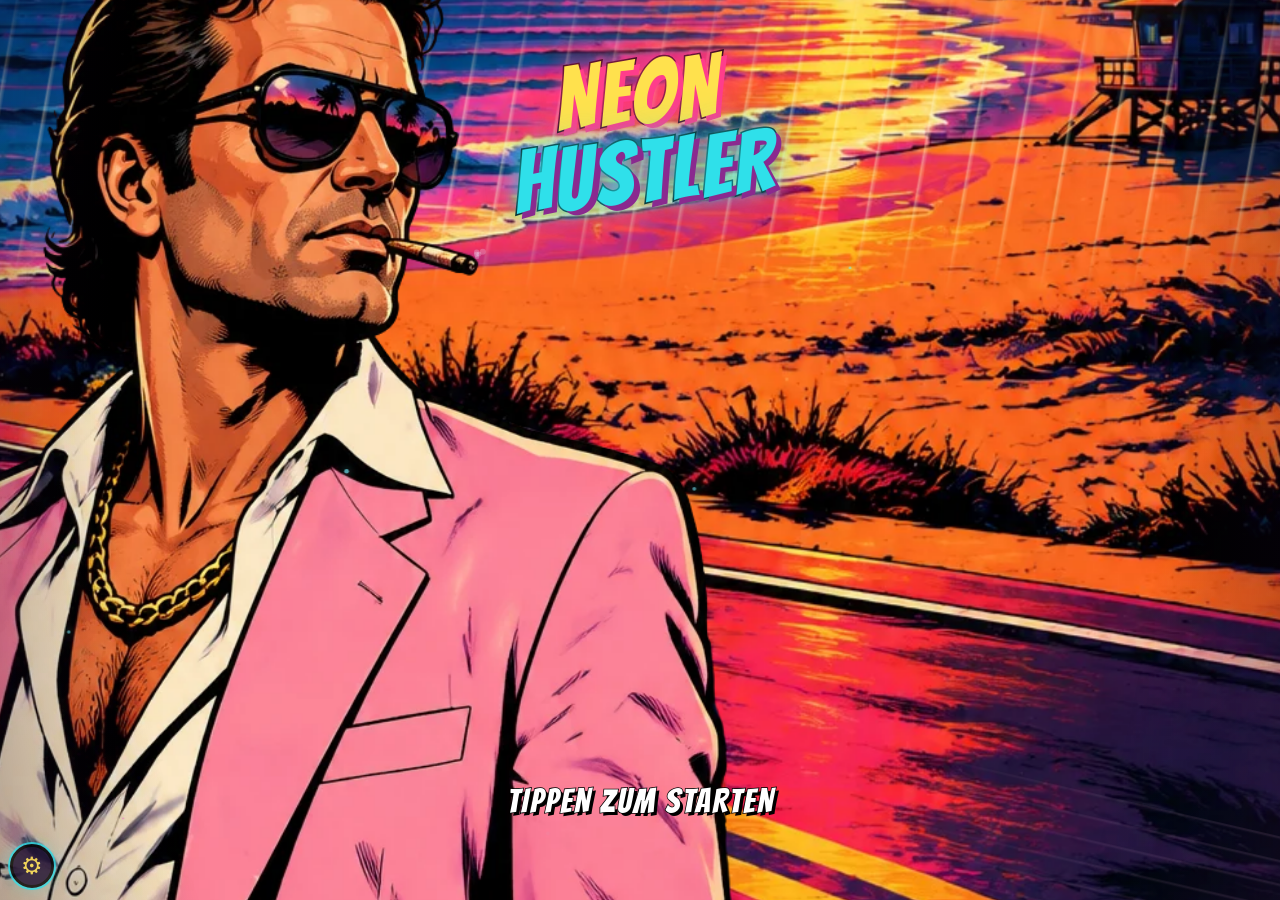
==== index.html @ 1d09c0d6 "Polaroids, Tageszeit & Regen im Einsatz, Crew läuft sichtbar mit Co-Authored-By: Claude Opus 5.5 <no" ====
<!DOCTYPE html>
<html lang="de">
<head>
<link rel="manifest" href="manifest.json">
<meta name="theme-color" content="#0b0418">
<meta name="mobile-web-app-capable" content="yes">
<link rel="apple-touch-icon" href="icon192.png">
<meta charset="utf-8">
<meta name="viewport" content="width=device-width, initial-scale=1, viewport-fit=cover">
<title>Neon Hustler – Prototyp Startbildschirm</title>
<link rel="preconnect" href="https://fonts.googleapis.com">
<link href="https://fonts.googleapis.com/css2?family=Bangers&family=Oswald:wght@500;700&family=Permanent+Marker&family=Special+Elite&display=swap" rel="stylesheet">
<style>
  html,body{margin:0;height:100%;background:#12061f;color-scheme:light;color:#000;overflow:hidden;font-family:'Oswald',sans-serif;-webkit-user-select:none;user-select:none;touch-action:none;-webkit-tap-highlight-color:transparent}
  .screen{position:fixed;inset:0;overflow:hidden;display:none}
  .screen.on{display:block}
  .stage{position:absolute;left:50%;top:50%;aspect-ratio:944/1680;transform:translate(-50%,-50%)}
  .layer{position:absolute;inset:0;will-change:transform}
  .layer>img{position:absolute;inset:0;width:100%;height:100%;display:block;pointer-events:none}

  /* ===== START ===== */
  #bg{inset:-4%}
  #bg>img{animation:zoom 30s ease-in-out infinite alternate}
  @keyframes zoom{from{transform:scale(1)}to{transform:scale(1.06)}}
  #sunglow{position:absolute;left:65%;top:20%;width:70%;aspect-ratio:1;transform:translate(-50%,-50%);border-radius:50%;
    background:radial-gradient(circle,rgba(255,210,90,.55) 0%,rgba(255,120,80,.25) 35%,rgba(255,60,140,0) 70%);mix-blend-mode:screen;animation:pulse 5s ease-in-out infinite}
  @keyframes pulse{0%,100%{opacity:.6;transform:translate(-50%,-50%) scale(1)}50%{opacity:1;transform:translate(-50%,-50%) scale(1.08)}}
  #shimmer{position:absolute;left:0;top:32%;width:100%;height:12%;mix-blend-mode:screen;opacity:.75;
    background:repeating-linear-gradient(100deg,rgba(255,220,150,0) 0 18px,rgba(255,230,170,.55) 20px,rgba(255,220,150,0) 24px 46px);
    -webkit-mask-image:linear-gradient(180deg,transparent,#000 40%,#000 70%,transparent);mask-image:linear-gradient(180deg,transparent,#000 40%,#000 70%,transparent);animation:shim 3.5s linear infinite}
  @keyframes shim{from{background-position:0 0}to{background-position:92px 0}}
  #neon{position:absolute;left:91%;top:20.5%;width:6%;height:9.5%;transform:translate(-50%,0);border-radius:30%;
    background:radial-gradient(ellipse,rgba(255,80,200,.9),rgba(255,80,200,0) 70%);mix-blend-mode:screen;animation:flicker 4s steps(1) infinite}
  #neon2{position:absolute;left:96%;top:22%;width:7%;height:12%;border-radius:30%;
    background:radial-gradient(ellipse,rgba(60,240,255,.6),rgba(60,240,255,0) 70%);mix-blend-mode:screen;animation:flicker 6.3s steps(1) infinite reverse}
  @keyframes flicker{0%{opacity:1}7%{opacity:.2}9%{opacity:1}11%{opacity:.4}13%{opacity:1}61%{opacity:1}63%{opacity:.15}66%{opacity:.9}100%{opacity:1}}
  #wet{position:absolute;left:0;top:52%;width:100%;height:30%;mix-blend-mode:screen;opacity:.5;
    background:linear-gradient(115deg,transparent 30%,rgba(255,90,200,.45) 45%,transparent 60%);background-size:300% 100%;
    -webkit-mask-image:linear-gradient(180deg,transparent,#000 30%,#000 60%,transparent);mask-image:linear-gradient(180deg,transparent,#000 30%,#000 60%,transparent);animation:wet 9s ease-in-out infinite}
  @keyframes wet{0%,100%{background-position:100% 0}50%{background-position:0 0}}
  #carwrap{position:absolute;inset:0;pointer-events:none}
  #car{position:absolute;width:78%;left:-90%;top:58%;transform-origin:50% 100%;filter:drop-shadow(0 18px 10px rgba(20,0,40,.55))}
  #car img{position:static;width:100%;height:auto;display:block}
  #car .lights{position:absolute;right:-22%;top:52%;width:40%;height:22%;background:radial-gradient(ellipse at left,rgba(255,250,210,.85),rgba(255,250,210,0) 70%);mix-blend-mode:screen}
  #car .streak{position:absolute;left:-60%;top:30%;width:60%;height:50%;
    background:repeating-linear-gradient(180deg,rgba(255,255,255,0) 0 10px,rgba(255,200,240,.35) 11px,rgba(255,255,255,0) 13px 22px);
    -webkit-mask-image:linear-gradient(90deg,transparent,#000);mask-image:linear-gradient(90deg,transparent,#000)}
  #car.drive{animation:drive 4.6s cubic-bezier(.3,.1,.6,.95) forwards}
  @keyframes drive{0%{left:-90%;top:54%;transform:rotate(13deg) scale(.85)}100%{left:115%;top:70%;transform:rotate(13deg) scale(1.05)}}
  #car .body{animation:bounce .18s ease-in-out infinite alternate}
  @keyframes bounce{from{transform:translateY(0)}to{transform:translateY(-1.2%)}}
  #figin{position:absolute;left:-6%;top:19%;width:90%;height:90%}
  #figin img{position:absolute;inset:0;width:100%;height:100%;transform-origin:35% 100%;animation:breathe 4.2s ease-in-out infinite}
  @keyframes breathe{0%,100%{transform:scale(1,1) rotate(0)}50%{transform:scale(1.006,1.014) rotate(-.4deg)}}
  #smoke,#dust{position:absolute;inset:0;width:100%;height:100%;pointer-events:none}
  .vig{position:absolute;inset:0;pointer-events:none;background:radial-gradient(ellipse at 50% 45%,transparent 55%,rgba(18,4,32,.75) 100%)}
  #startui{position:absolute;inset:0;display:flex;flex-direction:column;align-items:center;pointer-events:none}
  #logo{margin-top:max(6vh,24px);transform:rotate(-5deg);text-align:center;animation:logoin 1.1s cubic-bezier(.2,1.6,.4,1) both}
  @keyframes logoin{from{transform:rotate(-5deg) scale(2.2);opacity:0}to{transform:rotate(-5deg) scale(1);opacity:1}}
  #logo .t{font-family:'Bangers',cursive;font-size:clamp(48px,15vw,88px);line-height:.9;letter-spacing:3px;color:#ffe14d;
    -webkit-text-stroke:3px #000;paint-order:stroke fill;text-shadow:5px 5px 0 #ff3d8b,0 0 18px rgba(255,61,139,.9),0 0 40px rgba(255,61,139,.6);animation:logoflick 7s steps(1) infinite}
  #logo .t2{color:#2fe0ea;text-shadow:5px 5px 0 #8a2a8f,0 0 18px rgba(47,224,234,.9),0 0 40px rgba(47,224,234,.6);animation-delay:2.3s}
  @keyframes logoflick{0%{opacity:1}40%{opacity:1}41%{opacity:.35}42%{opacity:1}43%{opacity:.5}44%{opacity:1}100%{opacity:1}}
  #tap{position:absolute;bottom:max(9vh,40px);font-family:'Bangers',cursive;font-size:clamp(22px,6.5vw,34px);letter-spacing:2px;color:#fff;
    -webkit-text-stroke:1.5px #000;paint-order:stroke fill;text-shadow:3px 3px 0 #000;animation:blink 1.4s ease-in-out infinite}
  @keyframes blink{0%,100%{opacity:1;transform:scale(1)}50%{opacity:.35;transform:scale(.96)}}

  /* ===== ÜBERGANG ===== */
  #wipe{position:fixed;inset:-20%;z-index:50;pointer-events:none;transform:translateX(-140%) skewX(-18deg);
    background:repeating-linear-gradient(90deg,#000 0 46px,#ffe14d 46px 70px,#000 70px 116px,#ff3d8b 116px 132px)}
  #wipe.go{animation:wipe 1.1s cubic-bezier(.7,0,.3,1) forwards}
  @keyframes wipe{0%{transform:translateX(-140%) skewX(-18deg)}45%,55%{transform:translateX(0) skewX(-18deg)}100%{transform:translateX(140%) skewX(-18deg)}}

  /* ===== INTRO-COMIC ===== */
  #intro{background:#14081f;background-image:radial-gradient(rgba(255,255,255,.06) 1.2px,transparent 1.4px);background-size:9px 9px}
  #panelbox{position:absolute;left:50%;top:50%;width:min(94vw,640px);transform:translate(-50%,-50%)}
  .cap{position:relative;z-index:3;display:inline-block;background:#ffe14d;border:3px solid #000;padding:8px 12px;font-size:clamp(15px,4.3vw,20px);font-weight:500;line-height:1.3;
    box-shadow:4px 4px 0 #000;margin:0 0 -14px 10px;max-width:86%;transform:rotate(-1.5deg)}
  .frame{position:relative;border:5px solid #000;box-shadow:8px 8px 0 #ff3d8b;overflow:hidden;aspect-ratio:1456/1088;background:#000}
  .frame img{position:absolute;inset:0;width:100%;height:100%;object-fit:cover;animation:kb 9s ease-out forwards}
  @keyframes kb{from{transform:scale(1.12)}to{transform:scale(1)}}
  .panel-in{animation:pin .55s cubic-bezier(.2,1.4,.4,1) both}
  @keyframes pin{from{opacity:0;transform:translateY(40px) rotate(3deg) scale(.9)}to{opacity:1;transform:none}}
  .bubble{position:absolute;z-index:4;background:#fff;border:3px solid #000;border-radius:22px;padding:8px 14px;font-family:'Permanent Marker',cursive;
    font-size:clamp(14px,4vw,19px);line-height:1.25;max-width:58%;box-shadow:3px 3px 0 #000;animation:pop .4s cubic-bezier(.2,1.8,.4,1) both}
  .bubble.phone{font-size:clamp(12px,3.4vw,16px);max-width:52%;border-radius:6px;background:#2fe0ea;font-family:'Oswald',sans-serif;font-weight:700;text-transform:uppercase;letter-spacing:.5px}
  @keyframes pop{from{transform:scale(0);opacity:0}to{transform:scale(1);opacity:1}}
  .sfx{position:absolute;z-index:4;font-family:'Bangers',cursive;font-size:clamp(46px,14vw,84px);color:#ffe14d;-webkit-text-stroke:3px #000;paint-order:stroke fill;
    text-shadow:5px 5px 0 #ff3d8b;transform:rotate(-12deg);animation:sfx .25s ease-in-out infinite alternate}
  @keyframes sfx{from{transform:rotate(-12deg) scale(1)}to{transform:rotate(-8deg) scale(1.08)}}
  .shake .frame{animation:shake .12s linear infinite}
  @keyframes shake{0%{transform:translate(0,0)}25%{transform:translate(-3px,2px)}50%{transform:translate(3px,-2px)}75%{transform:translate(-2px,-3px)}100%{transform:translate(0,0)}}
  #next{position:absolute;right:16px;bottom:max(22px,env(safe-area-inset-bottom));font-family:'Bangers',cursive;font-size:24px;letter-spacing:1px;color:#fff;
    -webkit-text-stroke:1px #000;paint-order:stroke fill;text-shadow:2px 2px 0 #000;animation:blink 1.4s ease-in-out infinite;pointer-events:none}
  #skip{position:absolute;left:14px;top:max(14px,env(safe-area-inset-top));background:rgba(0,0,0,.45);color:#fff;border:2px solid rgba(255,255,255,.4);
    font-family:'Oswald',sans-serif;font-size:14px;padding:6px 12px;cursor:pointer}
  #dots{position:absolute;left:0;right:0;bottom:max(30px,env(safe-area-inset-bottom));display:flex;justify-content:center;gap:8px;pointer-events:none}
  #dots span{width:10px;height:10px;border:2px solid #000;background:#555;transform:rotate(45deg)}
  #dots span.on{background:#ffe14d}

  /* ===== VERSTECK ===== */
  #hide{background:#0d0618}
  #hide .bulb{position:absolute;left:55%;top:8.5%;width:46%;aspect-ratio:1;transform:translate(-50%,-50%);border-radius:50%;
    background:radial-gradient(circle,rgba(255,200,110,.55),rgba(255,160,60,.15) 40%,rgba(255,160,60,0) 70%);mix-blend-mode:screen;animation:bulb 6s steps(1) infinite}
  @keyframes bulb{0%{opacity:1}52%{opacity:1}53%{opacity:.4}54%{opacity:1}56%{opacity:.6}57%{opacity:1}100%{opacity:1}}
  #hide .win{position:absolute;left:4%;top:7%;width:20%;height:17%;background:radial-gradient(ellipse,rgba(255,60,200,.45),rgba(255,60,200,0) 70%);mix-blend-mode:screen;animation:pulse2 4s ease-in-out infinite}
  @keyframes pulse2{0%,100%{opacity:.5}50%{opacity:1}}
  #hide .tv{position:absolute;left:13.6%;top:38%;width:13%;height:8%;border-radius:12%;
    background:repeating-linear-gradient(180deg,rgba(255,255,255,.12) 0 2px,rgba(0,0,0,0) 2px 4px);mix-blend-mode:screen;animation:tv .15s steps(2) infinite}
  @keyframes tv{0%{opacity:.5;background-position:0 0}100%{opacity:.9;background-position:0 3px}}
  #hide .tvglow{position:absolute;left:5%;top:32%;width:32%;height:22%;background:radial-gradient(ellipse,rgba(80,220,255,.3),rgba(80,220,255,0) 70%);mix-blend-mode:screen;animation:tvg 2.3s ease-in-out infinite}
  @keyframes tvg{0%,100%{opacity:.5}30%{opacity:.9}60%{opacity:.6}}
  .hs{position:absolute;background:transparent;border:0;padding:0;cursor:pointer;border-radius:10px;outline:none}
  .hs::after{content:'';position:absolute;inset:0;border-radius:10px;border:3px solid #ffe14d;box-shadow:0 0 18px #ffe14d,inset 0 0 18px rgba(255,225,77,.5);opacity:0;transition:opacity .2s}
  .hs:hover::after,.hs:focus-visible::after,.hs.flash::after{opacity:1}
  .hs .mk{position:absolute;left:var(--mx,50%);top:var(--my,50%);width:14px;height:14px;margin:-7px 0 0 -7px;border-radius:50%;background:#ffe14d;border:2px solid #000;
    box-shadow:0 0 0 0 rgba(255,225,77,.7);animation:ping 2s ease-out infinite}
  @keyframes ping{0%{box-shadow:0 0 0 0 rgba(255,225,77,.8)}100%{box-shadow:0 0 0 18px rgba(255,225,77,0)}}
  .hs .lb{position:absolute;left:var(--mx,50%);top:calc(var(--my,50%) + 14px);transform:translateX(-50%) rotate(-3deg);white-space:nowrap;background:#ffe14d;border:2px solid #000;
    font-family:'Bangers',cursive;font-size:15px;letter-spacing:1px;padding:1px 7px;color:#000;box-shadow:2px 2px 0 #000;opacity:0;transition:opacity .4s}
  #hide.labels .hs .lb{opacity:1}
  #h-phone .lb{left:0;transform:rotate(-3deg)}
  #h-bench .lb,#h-locker .lb{left:auto;right:0;transform:rotate(-3deg)}
  #h-radio .lb{left:auto;right:4px;transform:rotate(-3deg)}
  .hs.alert .mk{background:#ff3d8b;animation:ping .9s ease-out infinite}

  #hud{position:absolute;left:0;right:0;top:0;padding:max(10px,env(safe-area-inset-top)) 12px 10px;display:flex;justify-content:space-between;align-items:flex-start;gap:8px;
    background:linear-gradient(180deg,rgba(10,2,20,.85),rgba(10,2,20,0));pointer-events:none}
  #hud .who{color:#000;background:#fff;border:3px solid #000;box-shadow:3px 3px 0 #ff3d8b;padding:2px 10px;transform:rotate(-1.5deg);min-width:120px}
  #hud .who b{font-family:'Bangers',cursive;font-size:22px;letter-spacing:1px;display:block;line-height:1.1}
  #hud .who small{font-size:12px}
  #hud .stats{display:flex;flex-direction:column;align-items:flex-end;gap:5px}
  #hud .pill{background:#000;color:#fff;border:2px solid #2fe0ea;padding:2px 9px;font-size:14px;font-weight:700}
  #hud .pill.cash{border-color:#7dffb2;color:#7dffb2}
  #hud .pill.heat{border-color:#ff3d8b;color:#ffb3d1}

  #sheet,.sheetx{position:absolute;left:10px;right:10px;bottom:max(12px,env(safe-area-inset-bottom));z-index:20;background:#fff;border:4px solid #000;box-shadow:7px 7px 0 #ff3d8b;
    padding:14px 16px 16px;transform:translateY(140%) rotate(1deg);transition:transform .45s cubic-bezier(.2,1.3,.4,1)}
  #sheet.open,.sheetx.open{transform:translateY(0) rotate(0)}
  .sheetx h2,#sheet h2{margin:0 0 6px;font-family:'Bangers',cursive;font-weight:400;font-size:30px;letter-spacing:1px;line-height:1}
  .sheetx p,#sheet p{margin:0 0 10px;font-size:16px;line-height:1.35}
  .sheetx .tag,#sheet .tag{display:inline-block;background:#ffe14d;border:2px solid #000;font-size:12px;font-weight:700;padding:1px 6px;margin-bottom:8px}
  .sheetx .row,#sheet .row{display:flex;gap:10px;margin-top:6px}
  .sheetx button,#sheet button{flex:1;height:48px;border:3px solid #000;font-family:'Bangers',cursive;font-size:22px;letter-spacing:1px;cursor:pointer;box-shadow:4px 4px 0 #000}
  .sheetx .ok,#sheet .ok{background:#ff3d8b;color:#fff;-webkit-text-stroke:.8px #000}
  .sheetx .no,#sheet .no{background:#eee}
  .sheetx button:active,#sheet button:active{transform:translate(3px,3px);box-shadow:1px 1px 0 #000}
  .grid{display:grid;grid-template-columns:repeat(4,minmax(0,1fr));gap:6px;margin:4px 0 10px}
  .grid div{aspect-ratio:1;border:2px solid #000;background:#f1ede4;display:flex;align-items:center;justify-content:center;text-align:center;font-size:11px;font-weight:700;line-height:1.1;padding:2px}
  .grid div.full{background:#2fe0ea}
  #toast,.tst{position:absolute;left:50%;top:22%;z-index:30;transform:translate(-50%,-20px) rotate(-3deg);opacity:0;transition:all .35s;background:#ffe14d;border:3px solid #000;
    box-shadow:4px 4px 0 #000;font-family:'Bangers',cursive;font-size:22px;letter-spacing:1px;padding:4px 14px;white-space:nowrap;pointer-events:none}
  #toast.on,.tst.on{opacity:1;transform:translate(-50%,0) rotate(-3deg)}
  #fade{position:absolute;inset:0;background:#000;pointer-events:none;opacity:1;transition:opacity 1.2s}

  /* ===== STADTKARTE ===== */
  #map{background:#0d0618}
  #map .glow{position:absolute;border-radius:50%;mix-blend-mode:screen;pointer-events:none}
  #map .g-club{left:36%;top:27%;width:34%;height:16%;background:radial-gradient(ellipse,rgba(255,60,200,.45),rgba(255,60,200,0) 70%);animation:flicker 5s steps(1) infinite}
  #map .g-diner{left:66%;top:40%;width:36%;height:18%;background:radial-gradient(ellipse,rgba(255,90,170,.4),rgba(255,90,170,0) 70%);animation:pulse2 3s ease-in-out infinite}
  #map .g-pawn{left:62%;top:70%;width:38%;height:16%;background:radial-gradient(ellipse,rgba(255,170,40,.4),rgba(255,170,40,0) 70%);animation:flicker 7s steps(1) infinite reverse}
  #map .g-sea{left:0;top:2%;width:100%;height:20%;background:repeating-linear-gradient(100deg,rgba(255,150,220,0) 0 22px,rgba(255,150,220,.25) 24px,rgba(255,150,220,0) 28px 54px);border-radius:0;
    -webkit-mask-image:linear-gradient(180deg,transparent,#000 30%,#000 70%,transparent);mask-image:linear-gradient(180deg,transparent,#000 30%,#000 70%,transparent);animation:shim 5s linear infinite}
  #map .hs .lb{opacity:1}
  #map .spot .lb{font-size:13px;padding:0 5px}

  .hs.target .mk{background:#ff3d8b;width:20px;height:20px;margin:-10px 0 0 -10px;animation:ping .9s ease-out infinite}
  .hs.target .lb{background:#ff3d8b;color:#fff}
  .hs.target .lb::before{content:'ZIEL: '}
  #maptop{position:absolute;left:0;right:0;bottom:0;padding:26px 12px max(14px,env(safe-area-inset-bottom));display:flex;justify-content:space-between;align-items:center;gap:10px;z-index:6;
    background:linear-gradient(0deg,rgba(10,2,20,.92),rgba(10,2,20,0))}
  #map #hud .qst{display:none}
  #map #hud .who{min-width:0}
  #maptop button{background:#fff;border:3px solid #000;box-shadow:3px 3px 0 #2fe0ea;font-family:'Bangers',cursive;font-size:20px;letter-spacing:1px;padding:3px 12px;cursor:pointer}
  #mission{background:#000;color:#ffe14d;border:2px solid #ffe14d;font-size:13px;font-weight:700;padding:4px 8px;max-width:60%;text-align:right}

  /* ===== SZENE ===== */
  #scene{background:#14081f;background-image:radial-gradient(rgba(255,255,255,.06) 1.2px,transparent 1.4px);background-size:9px 9px}
  #scbox{position:absolute;left:50%;top:46%;width:min(94vw,640px);transform:translate(-50%,-50%)}
  #scbtns{position:absolute;left:12px;right:12px;bottom:max(16px,env(safe-area-inset-bottom));display:flex;flex-direction:column;gap:10px}
  #scbtns button{min-height:54px;border:4px solid #000;background:#fff;font-family:'Bangers',cursive;font-size:22px;letter-spacing:1px;cursor:pointer;box-shadow:5px 5px 0 #2fe0ea;
    display:flex;justify-content:space-between;align-items:center;padding:0 14px;color:#000}
  #scbtns button small{font-family:'Oswald',sans-serif;font-size:13px;font-weight:700;background:#000;color:#ffe14d;padding:2px 6px}
  #scbtns button.hot{background:#ff3d8b;color:#fff;-webkit-text-stroke:.8px #000;box-shadow:5px 5px 0 #ffe14d}
  #scbtns button:active{transform:translate(3px,3px);box-shadow:2px 2px 0 #000}
  #scbtns button:disabled{opacity:.45}
  .timer{margin-top:14px;border:3px solid #000;background:#fff;height:26px;position:relative;box-shadow:4px 4px 0 #000}
  .timer i{position:absolute;left:0;top:0;bottom:0;background:repeating-linear-gradient(135deg,#ffe14d 0 12px,#ffcc00 12px 24px);width:0}
  .timer span{position:absolute;inset:0;display:flex;align-items:center;justify-content:center;font-weight:700;font-size:14px}
  .dice{position:absolute;inset:0;margin:auto;z-index:6;font-family:'Bangers',cursive;font-size:72px;color:#fff;-webkit-text-stroke:3px #000;paint-order:stroke fill;
    text-shadow:5px 5px 0 #ff3d8b;background:#000;border:4px solid #ffe14d;width:110px;height:110px;display:flex;align-items:center;justify-content:center;animation:pop .3s cubic-bezier(.2,1.8,.4,1) both}
  .result{position:absolute;inset:0;display:flex;align-items:center;justify-content:center;z-index:6;font-family:'Bangers',cursive;font-size:clamp(40px,12vw,72px);white-space:nowrap;
    color:#ffe14d;-webkit-text-stroke:3px #000;paint-order:stroke fill;text-shadow:6px 6px 0 #ff3d8b;animation:pop .35s cubic-bezier(.2,1.8,.4,1) both}
  .result.bad{color:#fff;text-shadow:6px 6px 0 #555}
  .reward{display:flex;gap:8px;flex-wrap:wrap;margin-top:12px}
  .reward b{background:#000;color:#7dffb2;border:2px solid #7dffb2;padding:3px 9px;font-size:15px}
  .reward b.h{color:#ffb3d1;border-color:#ff3d8b}
  .reward b.x{color:#2fe0ea;border-color:#2fe0ea}
  #hud .xp{width:100%;height:6px;background:#ddd;border:1px solid #000;margin-top:3px}
  #hud .xp i{display:block;height:100%;background:#2fe0ea;width:0;transition:width .8s}

  /* ===== Neues Menü-Design (statt weißer Kästen) ===== */
  #sheet,.sheetx{background:rgba(16,8,30,.94) !important;color:#f3eefe;border:2px solid #2fe0ea !important;border-radius:14px;
    box-shadow:0 0 0 2px #000,0 0 24px rgba(47,224,234,.45),inset 0 0 30px rgba(255,61,139,.12) !important;backdrop-filter:blur(6px)}
  #sheet h2,.sheetx h2{color:#ff6fb5;text-shadow:0 0 12px rgba(255,61,139,.8),2px 2px 0 #000}
  #sheet p,.sheetx p{color:#e4dcf5}
  #sheet .tag,.sheetx .tag{background:#ff3d8b;color:#fff;border-color:#000}
  #sheet .no,.sheetx .no{background:#2a1d40 !important;color:#fff;border-color:#000}
  #sheet .grid div{background:#231536;color:#cfc3e6;border-color:#4b3a6e}
  #sheet .grid div.full{background:#2fe0ea;color:#000}

  /* ===== DINER ===== */
  #diner{background:#0d0618}
  #dl .char{position:absolute;pointer-events:none}
  #dl .char img{width:100%;display:block}
  #sal{left:12%;top:47.7%;width:38%}
  #sal img{transform-origin:50% 100%;animation:breathe 3.8s ease-in-out infinite}
  #candy{left:28%;top:23.8%;width:33%}
  #candy img{transform-origin:50% 100%;animation:sway 5s ease-in-out infinite}
  @keyframes sway{0%,100%{transform:rotate(0) translateY(0)}50%{transform:rotate(1.2deg) translateY(-.6%)}}
  #gum{position:absolute;left:51.5%;top:20.5%;width:9%;aspect-ratio:1;border-radius:50%;background:radial-gradient(circle at 35% 35%,#ffd6ec,#ff8cc6 60%,#e55aa0);
    border:1.5px solid #6a1b45;transform:translate(-50%,-50%) scale(.3);animation:gum 6s ease-in infinite}
  @keyframes gum{0%{transform:translate(-50%,-50%) scale(.6)}70%{transform:translate(-50%,-50%) scale(1.5)}72%{transform:translate(-50%,-50%) scale(1.7);opacity:1}74%{transform:translate(-50%,-50%) scale(.2);opacity:0}100%{transform:translate(-50%,-50%) scale(.2);opacity:0}}
  #counterfg{position:absolute;left:22.46%;top:37.38%;width:60.38%;height:14.4%;pointer-events:none}
  #counterfg img{width:100%;height:100%;display:block}
  #clock{position:absolute;left:54%;top:20.2%;width:15%;aspect-ratio:1;transform:translate(-50%,-50%);pointer-events:none}
  #clock i{position:absolute;left:50%;bottom:50%;width:3px;margin-left:-1.5px;background:#ff6fd0;box-shadow:0 0 6px #ff3dc8;transform-origin:50% 100%;border-radius:2px}
  #clock .hh{height:28%;animation:spin 120s linear infinite}
  #clock .mh{height:40%;background:#7ff6ff;box-shadow:0 0 6px #2fe0ea;animation:spin 10s linear infinite}
  @keyframes spin{to{transform:rotate(360deg)}}
  #winlight{position:absolute;left:0;top:6%;width:19%;height:36%;overflow:hidden;pointer-events:none}
  #winlight i{position:absolute;top:70%;left:-60%;width:50%;height:6%;border-radius:50%;background:radial-gradient(ellipse,rgba(255,250,210,.9),rgba(255,120,200,0) 70%);mix-blend-mode:screen;animation:passby 6s linear infinite}
  #winlight i:nth-child(2){top:76%;animation-delay:3.2s;background:radial-gradient(ellipse,rgba(255,60,60,.8),rgba(255,60,60,0) 70%);animation-direction:reverse}
  @keyframes passby{0%{left:-60%}35%{left:120%}100%{left:120%}}
  #juke{position:absolute;left:86%;top:30%;width:14%;height:34%;border-radius:40% 40% 6% 6%;background:radial-gradient(ellipse,rgba(255,80,200,.45),rgba(255,80,200,0) 70%);mix-blend-mode:screen;animation:pulse2 1.2s ease-in-out infinite;pointer-events:none}
  #tubes{position:absolute;left:0;top:0;width:100%;height:16%;background:linear-gradient(180deg,rgba(80,240,255,.25),rgba(80,240,255,0));mix-blend-mode:screen;animation:flicker 8s steps(1) infinite;pointer-events:none}
  #dtop{position:absolute;left:12px;bottom:auto;top:max(10px,env(safe-area-inset-top))}
  #dtop button,#dexit{background:#000;color:#fff;border:2px solid #2fe0ea;box-shadow:0 0 10px rgba(47,224,234,.6);font-family:'Bangers',cursive;font-size:19px;letter-spacing:1px;padding:4px 12px;cursor:pointer}

  /* Dialog */
  #dlg{position:absolute;left:8px;right:8px;bottom:max(10px,env(safe-area-inset-bottom));z-index:25;display:none}
  #dlg.on{display:block;animation:pin .35s cubic-bezier(.2,1.4,.4,1) both}
  #dlg .box{position:relative;background:rgba(14,6,26,.95);border:2px solid #ff3d8b;border-radius:14px;box-shadow:0 0 0 2px #000,0 0 22px rgba(255,61,139,.5);padding:14px 14px 12px 104px;min-height:96px}
  #dlg .por{position:absolute;left:10px;top:-22px;width:84px;height:84px;border:3px solid #000;box-shadow:0 0 0 2px #ffe14d,4px 4px 0 #000;background-size:cover;transform:rotate(-3deg)}
  #dlg .nm{position:absolute;left:12px;top:66px;width:80px;text-align:center;font-family:'Bangers',cursive;font-size:17px;letter-spacing:1px;color:#ffe14d;text-shadow:2px 2px 0 #000}
  #dlg .tx{font-size:17px;line-height:1.4;color:#fff;min-height:48px}
  #dlg .tx::after{content:'▌';color:#ff3d8b;animation:blink .8s steps(1) infinite;margin-left:2px}
  #dlg .ch{display:flex;flex-direction:column;gap:8px;margin-top:10px}
  #dlg .ch button{text-align:left;background:#1d1030;color:#fff;border:2px solid #2fe0ea;border-radius:8px;padding:10px 12px;font-family:'Oswald',sans-serif;font-size:16px;cursor:pointer;
    box-shadow:0 0 8px rgba(47,224,234,.35);animation:pin .3s both}
  #dlg .ch button::before{content:'▸ ';color:#2fe0ea}
  #dlg .ch button:active{background:#2fe0ea;color:#000}

  /* Auftragszettel */
  #paper{position:absolute;left:50%;top:47%;z-index:28;width:min(86vw,380px);transform:translate(-50%,-50%) rotate(-2deg) scale(0);background:#f1e8d0;
    background-image:repeating-linear-gradient(180deg,transparent 0 27px,rgba(80,120,200,.18) 27px 28px);color:#222;font-family:'Special Elite',monospace;
    padding:26px 18px 18px;box-shadow:0 18px 40px rgba(0,0,0,.6),0 0 0 1px #c9bb95;transition:transform .45s cubic-bezier(.2,1.5,.4,1)}
  #paper.on{transform:translate(-50%,-50%) rotate(-2deg) scale(1)}
  #paper .tape{position:absolute;left:50%;top:-12px;width:110px;height:26px;transform:translateX(-50%) rotate(2deg);background:rgba(255,240,180,.75);border:1px solid rgba(0,0,0,.08)}
  #paper .pol{position:absolute;right:14px;top:18px;width:96px;background:#fff;padding:6px 6px 18px;box-shadow:2px 3px 8px rgba(0,0,0,.35);transform:rotate(5deg)}
  #paper .pol img{width:100%;display:block}
  #paper .pol span{position:absolute;left:0;right:0;bottom:2px;text-align:center;font-family:'Permanent Marker',cursive;font-size:11px}
  #paper h3{margin:0 0 4px;font-family:'Special Elite',monospace;font-size:13px;letter-spacing:2px;color:#8a1c1c}
  #paper .tt{font-family:'Permanent Marker',cursive;font-size:24px;line-height:1.1;margin:0 110px 12px 0}
  #paper dl{display:grid;grid-template-columns:auto 1fr;gap:4px 10px;margin:0 0 10px;font-size:14px}
  #paper dt{color:#6b5d3e}
  #paper dd{margin:0;font-weight:bold}
  #paper .note{font-family:'Permanent Marker',cursive;font-size:14px;color:#1d3fa0;transform:rotate(-1deg);margin:4px 0 14px}
  #paper .acts{display:flex;gap:10px}
  #paper .acts button{flex:1;height:46px;font-family:'Bangers',cursive;font-size:21px;letter-spacing:1px;border:3px solid #000;cursor:pointer;box-shadow:3px 3px 0 #000}
  #paper .acts .yes{background:#c62828;color:#fff}
  #paper .acts .nope{background:#e0d6bb}
  #paper .stamp{position:absolute;left:50%;top:52%;transform:translate(-50%,-50%) rotate(-14deg) scale(3);opacity:0;font-family:'Bangers',cursive;font-size:46px;letter-spacing:3px;
    color:rgba(198,40,40,.85);border:5px solid rgba(198,40,40,.85);padding:2px 14px;border-radius:8px;pointer-events:none}
  #paper .stamp.hit{animation:stamp .35s cubic-bezier(.5,0,.7,1.6) forwards}
  @keyframes stamp{to{transform:translate(-50%,-50%) rotate(-14deg) scale(1);opacity:1}}
  #veil{position:absolute;inset:0;z-index:24;background:rgba(5,0,12,.55);display:none}
  #veil.on{display:block}

  /* Speisekarte */
  #menu2{position:absolute;left:50%;top:48%;z-index:28;width:min(90vw,390px);transform:translate(-50%,-50%) scale(0);background:#fff7fb;border:4px solid #000;border-radius:16px;overflow:hidden;
    box-shadow:0 0 0 3px #ff3d8b,0 18px 40px rgba(0,0,0,.6);transition:transform .4s cubic-bezier(.2,1.5,.4,1)}
  #menu2.on{transform:translate(-50%,-50%) scale(1)}
  #menu2 .hd{background:repeating-linear-gradient(90deg,#ff3d8b 0 18px,#ff6fb5 18px 36px);padding:10px 14px;text-align:center;border-bottom:4px solid #000}
  #menu2 .hd b{font-family:'Bangers',cursive;font-size:30px;letter-spacing:2px;color:#fff;-webkit-text-stroke:1.5px #000;paint-order:stroke fill;text-shadow:3px 3px 0 #000}
  #menu2 .it{display:flex;align-items:center;gap:12px;padding:9px 12px;border-bottom:2px dashed #f0b6d2}
  #menu2 .it img{width:52px;height:52px;object-fit:contain;filter:drop-shadow(2px 2px 0 rgba(0,0,0,.25))}
  #menu2 .it .nm{flex:1;font-family:'Bangers',cursive;font-size:21px;letter-spacing:1px;line-height:1}
  #menu2 .it .nm small{display:block;font-family:'Oswald',sans-serif;font-size:13px;letter-spacing:0;color:#7a2a55;margin-top:3px}
  #menu2 .it button{min-width:64px;height:40px;background:#2fe0ea;border:3px solid #000;font-family:'Bangers',cursive;font-size:20px;cursor:pointer;box-shadow:3px 3px 0 #000}
  #menu2 .it button:active{transform:translate(2px,2px);box-shadow:1px 1px 0 #000}
  #menu2 .ft{display:flex;justify-content:space-between;align-items:center;padding:10px 12px}
  #menu2 .ft span{font-weight:700}
  #menu2 .ft button{background:#000;color:#fff;border:0;font-family:'Bangers',cursive;font-size:19px;padding:6px 14px;cursor:pointer}
  .fly{position:fixed;z-index:60;width:54px;pointer-events:none;transition:all .8s cubic-bezier(.5,-.3,.6,1)}
  #hud .pill.buff{border-color:#ff6fb5;color:#ff9fd0;display:none}

  /* Porträt-Gespräche */
  .scr2 .layer{transition:filter .4s}
  .scr2.talk .layer{filter:brightness(.45) blur(2px) saturate(1.2)}
  .scr2.talk .hs,.scr2.talk #ptalk{opacity:0;pointer-events:none}
  #bust{position:absolute;z-index:22;bottom:calc(max(10px,env(safe-area-inset-bottom)) + 150px);height:min(62vh,560px);opacity:0;pointer-events:none;
    transition:transform .5s cubic-bezier(.2,1.2,.4,1),opacity .3s}
  #bust img{height:100%;display:block;transform-origin:50% 100%;animation:breathe 3.8s ease-in-out infinite;
    filter:drop-shadow(0 0 0 #000) drop-shadow(3px 0 0 #000) drop-shadow(-3px 0 0 #000) drop-shadow(0 -3px 0 #000) drop-shadow(0 0 18px var(--rim,#ff3d8b))}
  #bust.l{left:-4%;transform:translateX(-110%)}
  #bust.r{right:-6%;transform:translateX(110%)}
  #bust.on{opacity:1;transform:translateX(0)}
  #dlg .box{transition:none}
  .talk #dlg .por{display:none}
  .talk #dlg .box{padding-left:14px;padding-top:26px}
  .talk #dlg .nm{left:12px;top:-14px;width:auto;background:#000;border:2px solid #ffe14d;padding:0 10px;font-size:19px}

  /* Verschiebbare Karte */
  #stageC{left:0 !important;top:0 !important;aspect-ratio:auto !important;transform:none;touch-action:none;cursor:grab}
  #map.drag #stageC{cursor:grabbing}
  #maphint{position:absolute;left:50%;bottom:max(24px,env(safe-area-inset-bottom));transform:translateX(-50%);background:rgba(0,0,0,.7);color:#fff;border:2px solid #2fe0ea;
    white-space:nowrap;font-family:'Bangers',cursive;font-size:20px;letter-spacing:1px;padding:4px 14px;pointer-events:none;animation:hintsw 1.6s ease-in-out infinite;transition:opacity .5s}
  @keyframes hintsw{0%,100%{transform:translateX(-56%)}50%{transform:translateX(-44%)}}

  /* ===== ORTE ===== */
  #place{background:#0d0618}
  #ptop{position:absolute;left:12px;top:calc(max(10px,env(safe-area-inset-top)) + 166px);z-index:15;display:flex;flex-direction:column;align-items:flex-start;gap:6px}
  #ptop button{background:#000;color:#fff;border:2px solid #2fe0ea;box-shadow:0 0 10px rgba(47,224,234,.6);font-family:'Bangers',cursive;font-size:19px;letter-spacing:1px;padding:4px 12px;cursor:pointer}
  #pname{font-family:'Bangers',cursive;font-size:30px;letter-spacing:2px;color:#ffe14d;-webkit-text-stroke:1.5px #000;paint-order:stroke fill;text-shadow:3px 3px 0 #ff3d8b;transform:rotate(-3deg)}
  #ptalk{position:absolute;left:50%;bottom:max(26px,env(safe-area-inset-bottom));transform:translateX(-50%);z-index:12;display:flex;align-items:center;gap:10px;
    background:rgba(14,6,26,.92);border:2px solid #ff3d8b;border-radius:40px;box-shadow:0 0 0 2px #000,0 0 18px rgba(255,61,139,.6);padding:6px 18px 6px 6px;cursor:pointer;color:#fff;
    font-family:'Bangers',cursive;font-size:22px;letter-spacing:1px;white-space:nowrap;animation:pulse3 2s ease-in-out infinite}
  #ptalk img{width:46px;height:46px;border-radius:50%;border:2px solid #ffe14d;object-fit:cover}
  @keyframes pulse3{0%,100%{box-shadow:0 0 0 2px #000,0 0 12px rgba(255,61,139,.5)}50%{box-shadow:0 0 0 2px #000,0 0 26px rgba(255,61,139,.9)}}
  #pfx{position:absolute;inset:0;pointer-events:none;mix-blend-mode:screen}
  .dice2{font-family:'Bangers',cursive;font-size:64px;line-height:1;color:#fff;-webkit-text-stroke:2px #000;paint-order:stroke fill;text-shadow:4px 4px 0 #ff3d8b;text-align:center}
  .dsub{text-align:center;font-size:14px;color:#cbbbe6}
  .rbig{font-family:'Bangers',cursive;font-size:40px;letter-spacing:2px;color:#ffe14d;-webkit-text-stroke:1.5px #000;paint-order:stroke fill;text-shadow:3px 3px 0 #ff3d8b;line-height:1}
  .rbig.bad{color:#fff;text-shadow:3px 3px 0 #555}
  #dlg .reward{margin-top:8px}
  #dlg .timer{margin-top:10px;box-shadow:none;border-color:#2fe0ea;background:#1d1030}
  #dlg .timer span{color:#fff}
  #dlg .tx{white-space:normal}
  #dlg .tx.raw::after{content:none}
  #dlg .ch button small{display:block;font-size:12px;color:#7ff6ff;margin-top:2px;letter-spacing:.3px}
  #dlg .por.none{display:none}
  #dlg .nm:empty{display:none}
  #dlg .box.np{padding-left:14px;padding-top:26px}
  #dlg .box.np .nm{left:12px;top:-14px;width:auto;background:#000;border:2px solid #ffe14d;padding:0 10px;font-size:19px}

  #jobbar{position:fixed;left:50%;top:calc(max(8px,env(safe-area-inset-top)) + 96px);transform:translate(-50%,-400%);z-index:45;display:flex;align-items:center;gap:8px;
    background:rgba(14,6,26,.94);border:2px solid #2fe0ea;border-radius:30px;box-shadow:0 0 0 2px #000,0 0 14px rgba(47,224,234,.5);padding:4px 14px 4px 4px;color:#fff;
    font-family:'Oswald',sans-serif;cursor:pointer;transition:transform .4s cubic-bezier(.2,1.4,.4,1);min-width:210px;flex-wrap:wrap}
  #jobbar.on{transform:translate(-50%,0)}
  #jobbar img{width:38px;height:38px;border-radius:50%;border:2px solid #ffe14d;object-fit:cover}
  #jobbar div{flex:1;text-align:left;line-height:1.1}
  #jobbar b{display:block;font-size:14px}
  #jobbar span{font-size:12px;color:#7ff6ff}
  #jobbar em{display:block;height:4px;background:#2a1d40;border-radius:2px;margin-top:3px;overflow:hidden}
  #jobbar em i{display:block;height:100%;background:#2fe0ea;width:0}
  #jobbar small{width:100%;text-align:center;font-size:9px;color:#8a7fa8;margin-top:-2px}
  #jobbar.done{border-color:#ffe14d;animation:pulse3 1s infinite}
  #jobbar.done span{color:#ffe14d;font-weight:700}
  #jobbar.done small{display:none}

  /* ===== INVENTAR ===== */
  #inv{position:fixed;inset:0;z-index:48;background:rgba(5,0,12,.82);display:none;overflow:auto;padding:max(12px,env(safe-area-inset-top)) 10px 20px}
  #inv.on{display:block}
  #inv .ip{max-width:460px;margin:0 auto;background:rgba(16,8,30,.97);border:2px solid #2fe0ea;border-radius:14px;box-shadow:0 0 0 2px #000,0 0 24px rgba(47,224,234,.45);padding:12px;color:#fff}
  #inv .ih{display:flex;justify-content:space-between;align-items:center}
  #inv .ih b{font-family:'Bangers',cursive;font-size:26px;letter-spacing:1px;color:#ff6fb5;text-shadow:0 0 10px rgba(255,61,139,.8)}
  #inv .ix{background:#000;color:#fff;border:2px solid #ff3d8b;font-size:18px;width:38px;height:38px;cursor:pointer}
  #inv .isub{font-size:13px;color:#cbbbe6;margin:8px 0 6px}
  #inv .lo{display:grid;grid-template-columns:repeat(4,minmax(0,1fr));gap:6px}
  #inv .slot,#inv .cell{position:relative;aspect-ratio:1;border:2px dashed #4b3a6e;border-radius:8px;background:#1b1030;color:#fff;display:flex;flex-direction:column;align-items:center;justify-content:center;padding:4px;cursor:pointer;font-family:'Oswald',sans-serif}
  #inv .slot small{position:absolute;top:2px;left:0;right:0;text-align:center;font-size:9px;color:#7ff6ff;letter-spacing:.5px}
  #inv .slot i{font-size:11px;color:#6d5b8f}
  #inv .slot.full,#inv .cell{border-style:solid;border-color:#2fe0ea}
  #inv .slot.safe{border-color:#ffe14d}
  #inv .slot img,#inv .cell img{max-width:62%;max-height:52%;object-fit:contain;filter:drop-shadow(1px 2px 0 rgba(0,0,0,.6))}
  #inv .slot b,#inv .cell b{font-size:10px;font-weight:500;line-height:1.1;text-align:center;margin-top:3px}
  #inv .cell small{font-size:10px;color:#7dffb2}
  #inv .cell.loot{border-color:#ffd34d;background:#2a1d10}
  #inv .cell.empty{border:2px dashed #2c2045;cursor:default}
  #inv .bagslot{cursor:default;border-color:#ff3d8b}
  #inv .st{display:grid;grid-template-columns:repeat(4,minmax(0,1fr));gap:6px}
  #inv .itip{margin-top:10px;font-size:13px;color:#ffe14d;min-height:34px}
  #inv .igo{width:100%;height:54px;margin-top:8px;background:#ff3d8b;color:#fff;border:3px solid #000;box-shadow:5px 5px 0 #ffe14d;font-family:'Bangers',cursive;font-size:21px;letter-spacing:1px;cursor:pointer;-webkit-text-stroke:.8px #000;white-space:nowrap}
  /* ===== HEIST ===== */
  #heist{background:#05020b}
  #hbar{position:absolute;left:0;right:0;top:0;z-index:15;padding:max(8px,env(safe-area-inset-top)) 10px 18px;background:linear-gradient(180deg,rgba(5,0,12,.95),rgba(5,0,12,0));display:flex;flex-direction:column;gap:6px;pointer-events:none}
  #heist #hud{display:none}
  #hbar .r1{display:flex;justify-content:space-between;align-items:center;gap:8px}
  #hname{font-family:'Bangers',cursive;font-size:24px;letter-spacing:2px;color:#ffe14d;-webkit-text-stroke:1px #000;paint-order:stroke fill;text-shadow:2px 2px 0 #ff3d8b}
  #hbar .stats{display:flex;gap:6px;pointer-events:auto}
  #hbar .stats span,#hbar .stats button{background:#000;color:#fff;border:2px solid #2fe0ea;padding:2px 8px;font-size:13px;font-weight:700;font-family:'Oswald',sans-serif}
  #hbar .stats button{border-color:#ffe14d;color:#ffe14d;cursor:pointer}
  #hbar .al{height:16px;border:2px solid #000;background:#1d1030;position:relative;box-shadow:0 0 0 1px #ff3d8b}
  #hbar .al i{position:absolute;left:0;top:0;bottom:0;width:0;background:linear-gradient(90deg,#ffe14d,#ff9f43,#ff3d3d);transition:width .4s}
  #hbar .al span{position:absolute;inset:0;display:flex;align-items:center;justify-content:center;font-size:11px;font-weight:700;color:#fff;text-shadow:1px 1px 0 #000;letter-spacing:1px}
  #hbar.hot .al{animation:shake .15s linear infinite}
  #hcop{position:absolute;left:50%;top:calc(max(8px,env(safe-area-inset-top)) + 70px);transform:translateX(-50%);z-index:16;background:#c62828;color:#fff;border:3px solid #000;font-family:'Bangers',cursive;font-size:24px;letter-spacing:1px;padding:2px 14px;display:none;animation:blink .6s steps(1) infinite}
  #hcop.on{display:block}
  #htoast{top:30%}
  .hsp .lb{font-size:13px !important}
  .exitp .mk{background:#7dffb2 !important}
  .exitp .lb{background:#7dffb2 !important}
  #heist.labels .hs .lb{opacity:1}
  .bag{position:relative;margin:10px auto 4px;background:#000;border:2px solid #ff3d8b;background-image:linear-gradient(#2c2045 1px,transparent 1px),linear-gradient(90deg,#2c2045 1px,transparent 1px);background-size:46px 46px}
  .bi{position:absolute;background:rgba(47,224,234,.15);border:2px solid #2fe0ea;border-radius:6px;padding:3px;cursor:pointer;display:flex;align-items:center;justify-content:center}
  .bi img{max-width:100%;max-height:100%;object-fit:contain}

  /* ===== Quest, Pinnwand, Werkbank ===== */
  #hud .qst{margin-top:4px;background:#ffe14d;color:#000;font-size:11px;font-weight:700;line-height:1.15;padding:2px 5px;border:2px solid #000;max-width:52vw}
  #hud .qst:empty{display:none}
  #inv .cell em.cnt{position:absolute;right:4px;top:3px;font-style:normal;font-size:12px;font-weight:700;color:#ffe14d;text-shadow:1px 1px 0 #000}
  #inv .cell.mat{border-color:#b98cff}
  #sheet .qline{font-size:13px;margin-bottom:8px}
  #sheet .tlist,#sheet .rlist{display:flex;flex-direction:column;gap:7px;max-height:52vh;overflow:auto;margin-bottom:6px;padding-right:2px}
  #sheet .tgt{height:auto;flex:none;text-align:left;background:#1d1030;color:#fff;border:2px solid #2fe0ea;box-shadow:3px 3px 0 #000;padding:6px 10px;font-family:'Oswald',sans-serif;font-size:13px;letter-spacing:0;display:flex;flex-direction:column;gap:1px;cursor:pointer}
  #sheet .tgt b{font-family:'Bangers',cursive;font-size:20px;letter-spacing:1px;font-weight:400;color:#ffe14d}
  #sheet .tgt span{color:#e4dcf5}
  #sheet .tgt small{color:#7ff6ff;font-size:12px}
  #sheet .tgt.gold{border-color:#ffd34d;background:linear-gradient(135deg,#3a2400,#1d1030)}
  #sheet .tgt.lock{opacity:.5}
  #sheet .rcp{display:flex;align-items:center;gap:9px;background:#1d1030;border:2px solid #4b3a6e;padding:6px 8px;color:#fff}
  #sheet .rcp.lock{opacity:.5}
  #sheet .rcp .ri{width:40px;height:40px;object-fit:contain;flex:none;display:flex;align-items:center;justify-content:center;font-family:'Bangers',cursive;font-size:26px;color:#4b3a6e}
  #sheet .rcp>div{flex:1;min-width:0}
  #sheet .rcp b{display:block;font-size:15px}
  #sheet .rcp small{display:block;font-size:11px;color:#cbbbe6;line-height:1.2}
  #sheet .need{display:flex;gap:6px;flex-wrap:wrap;margin-top:3px}
  #sheet .need i{font-style:normal;font-size:12px;font-weight:700;display:flex;align-items:center;gap:2px}
  #sheet .need i img{width:18px;height:18px;object-fit:contain}
  #sheet .need i.y{color:#7dffb2}#sheet .need i.n{color:#ff6f6f}
  #sheet .rcp .mk{flex:none;width:76px;height:40px;font-size:17px;box-shadow:2px 2px 0 #000}
  #sheet .rcp .mk:disabled{opacity:.35}

  #inv .doll{display:grid;grid-template-columns:1fr 1.5fr 1fr;gap:6px;align-items:stretch}
  #inv .doll .side{display:flex;flex-direction:column;gap:6px}
  #inv .doll .slot{aspect-ratio:auto;height:72px}
  #inv .doll .slot img{max-height:40%}
  #inv .dollw{position:relative;border:2px solid #4b3a6e;border-radius:10px;background:radial-gradient(ellipse at 50% 85%,#2a1440,#0b0616 70%);display:flex;align-items:center;justify-content:center;overflow:hidden}
  #inv #doll{width:100%;height:auto;image-rendering:pixelated;image-rendering:crisp-edges;cursor:pointer}
  #inv .dtip{position:absolute;bottom:3px;left:0;right:0;text-align:center;font-size:9px;color:#6d5b8f}
  #inv .bagrow{display:flex;align-items:center;gap:8px;margin-top:6px;border:2px solid #ff3d8b;border-radius:8px;background:#1b1030;padding:4px 8px}
  #inv .bagrow img{width:30px;height:30px;object-fit:contain}
  #inv .bagrow b{font-size:12px;color:#ff9fd0}
  #inv .bagrow span{font-size:12px;color:#cbbbe6}

  #gear{position:fixed;left:max(10px,env(safe-area-inset-left));bottom:max(12px,env(safe-area-inset-bottom));z-index:60;width:44px;height:44px;border-radius:50%;border:3px solid #000;background:#1d1030;color:#ffe14d;font-size:24px;line-height:1;cursor:pointer;box-shadow:0 0 0 2px #2fe0ea,0 0 14px rgba(47,224,234,.5);padding:0}
  #setov{position:fixed;inset:0;z-index:950;background:rgba(5,0,12,.82);display:none;align-items:center;justify-content:center;padding:16px}
  #setov.on{display:flex}
  .setp{width:min(92vw,400px);max-height:calc(100vh - 32px);overflow:auto;background:rgba(16,8,30,.98);border:2px solid #2fe0ea;border-radius:14px;box-shadow:0 0 0 2px #000,0 0 24px rgba(47,224,234,.45);padding:12px;color:#fff;font-family:'Oswald',sans-serif}
  .seth{display:flex;justify-content:space-between;align-items:center;margin-bottom:10px}
  .seth b{font-family:'Bangers',cursive;font-size:28px;letter-spacing:1px;font-weight:400;color:#ff6fb5;text-shadow:0 0 10px rgba(255,61,139,.8)}
  .seth button{background:#000;color:#fff;border:2px solid #ff3d8b;font-size:18px;width:38px;height:38px;cursor:pointer}
  .setb{display:flex;align-items:center;gap:12px;width:100%;text-align:left;background:#1d1030;color:#fff;border:2px solid #4b3a6e;border-radius:10px;padding:10px 12px;margin-bottom:8px;cursor:pointer;font-family:'Oswald',sans-serif}
  .setb span{font-size:26px;width:32px;text-align:center}
  .setb b{display:block;font-size:17px}
  .setb small{display:block;font-size:12px;color:#cbbbe6;line-height:1.25}
  #sInstall{border-color:#7dffb2}
  .setsnd{background:#1d1030;border:2px solid #4b3a6e;border-radius:10px;padding:8px 12px;margin-bottom:8px}
  .setsnd .sr{display:flex;align-items:center;gap:10px;height:40px}
  .setsnd .sr span{font-size:20px;width:26px;text-align:center}
  .setsnd .sr b{width:62px;font-size:16px}
  .setsnd .sr em{font-style:normal;width:40px;text-align:right;font-size:13px;color:#7ff6ff}
  .setsnd input{flex:1;accent-color:#ff3d8b;height:28px}
  .sst{width:100%;margin-top:4px;background:#0b0616;border:1px solid #4b3a6e;color:#cbbbe6;font-family:'Oswald',sans-serif;font-size:13px;padding:7px;border-radius:8px;cursor:pointer}
  .sst b{color:#ffe14d}
  #gear{opacity:.8}
  .tsth{display:grid;grid-template-columns:repeat(4,1fr);gap:6px}.tsth button{background:#0b0616;border:1px solid #4b3a6e;color:#fff;font-family:'Oswald',sans-serif;font-size:12px;padding:8px 2px;border-radius:6px;cursor:pointer}
  .setv{text-align:center;font-size:11px;color:#6d5b8f;margin-top:4px}

  #inv .doll .side .slot{height:58px}
  #inv .doll .slot.o{border-color:#b98cff}
  #inv .doll .slot.o.full{border-style:solid}
  #inv .doll2{display:grid;grid-template-columns:repeat(3,1fr);gap:6px;margin-top:6px}
  #inv .doll2 .slot{aspect-ratio:auto;height:58px}
  #inv .doll2 .slot img{max-height:40%}
  #inv .slot.fac{cursor:default;border-color:#ffe14d}
  #inv .slot.fac i{font-size:10px;color:#cbbbe6;font-style:normal}
  #inv .dstat{position:absolute;top:4px;left:0;right:0;display:flex;flex-wrap:wrap;justify-content:center;gap:2px 6px;font-size:9px;color:#cbbbe6}
  #inv .dstat b{color:#7dffb2}
  #inv .crewrow{display:flex;gap:6px;flex-wrap:wrap}
  #inv .crw{flex:1;min-width:80px;background:#1b1030;border:2px dashed #4b3a6e;border-radius:8px;color:#fff;padding:5px;cursor:pointer;font-family:'Oswald',sans-serif}
  #inv .crw b{display:block;font-size:13px}#inv .crw small{font-size:10px;color:#cbbbe6}
  #inv .crw.on{border-style:solid;border-color:#7dffb2;background:#123020}
  #inv .cell.cloth{border-color:#b98cff;background:#1d1236}

  #trophy{position:fixed;left:calc(max(10px,env(safe-area-inset-left)) + 52px);bottom:max(12px,env(safe-area-inset-bottom));z-index:60;width:44px;height:44px;border-radius:50%;border:3px solid #000;background:#1d1030;font-size:20px;line-height:1;cursor:pointer;box-shadow:0 0 0 2px #ffd34d,0 0 14px rgba(255,211,77,.5);padding:0;opacity:.9}
  #trophy[data-n]:not([data-n=""])::after{content:attr(data-n);position:absolute;top:-6px;right:-6px;min-width:18px;height:18px;border-radius:9px;background:#ff3d3d;color:#fff;font-size:11px;font-weight:700;font-family:'Oswald',sans-serif;line-height:18px;border:2px solid #000}
  #metaov{position:fixed;inset:0;z-index:950;background:rgba(5,0,12,.85);display:none;align-items:center;justify-content:center;padding:12px}
  #metaov.on{display:flex}
  .metap{width:min(96vw,460px);max-height:calc(100vh - 24px);display:flex;flex-direction:column}
  .mtabs{display:flex;flex-wrap:wrap;gap:4px;margin-bottom:8px}
  .mtabs button{flex:1 1 22%;background:#0b0616;border:2px solid #4b3a6e;color:#cbbbe6;font-family:'Bangers',cursive;font-size:15px;letter-spacing:.5px;padding:6px 2px;cursor:pointer;border-radius:6px}
  .mtabs button.on{background:#ff3d8b;color:#fff;border-color:#000}
  .mbody{overflow:auto;flex:1;padding-right:2px}
  .mh{font-family:'Bangers',cursive;font-size:19px;letter-spacing:1px;color:#ffe14d;margin:8px 0 5px;display:flex;justify-content:space-between;align-items:baseline}
  .mh small{font-family:'Oswald',sans-serif;font-size:11px;color:#7ff6ff;letter-spacing:0}
  .mrow{display:flex;align-items:center;gap:8px;background:#1d1030;border:2px solid #4b3a6e;border-radius:8px;padding:6px 8px;margin-bottom:5px}
  .mrow>div{flex:1;min-width:0}.mrow b{display:block;font-size:14px}.mrow small{font-size:11px;color:#cbbbe6}
  .mrow.cl{opacity:.5}.mrow span{color:#7dffb2;font-size:18px}
  .mrow button,.aset button{background:#7dffb2;border:2px solid #000;color:#000;font-family:'Bangers',cursive;font-size:15px;padding:5px 10px;cursor:pointer;border-radius:6px}
  .mrow button:disabled,.aset button:disabled,.mbig:disabled{opacity:.3;background:#4b3a6e;color:#fff}
  .pb{height:6px;background:#0b0616;border:1px solid #4b3a6e;margin:3px 0;border-radius:3px;overflow:hidden}.pb i{display:block;height:100%;background:linear-gradient(90deg,#2fe0ea,#7dffb2)}
  .aset{background:#1d1030;border:2px solid #4b3a6e;border-radius:8px;padding:6px 8px;margin-bottom:6px}.aset.cl{border-color:#7dffb2}
  .ah{display:flex;align-items:center;gap:8px;flex-wrap:wrap}.ah b{font-size:15px}.ah small{flex:1;font-size:11px;color:#cbbbe6}.ah span{color:#7dffb2;font-size:12px}
  .ag{display:flex;flex-wrap:wrap;gap:5px;margin-top:5px}.ag img{width:34px;height:34px;object-fit:contain;background:#0b0616;border-radius:6px;padding:2px}.ag img.no{filter:grayscale(1) brightness(.25)}
  .login{display:grid;grid-template-columns:repeat(4,1fr);gap:5px}
  .ld{background:#1d1030;border:2px solid #4b3a6e;border-radius:8px;padding:5px;text-align:center}.ld small{display:block;font-size:10px;color:#7ff6ff}.ld b{font-size:11px;font-weight:500}
  .ld.got{opacity:.45;border-color:#7dffb2}.ld.now{border-color:#ffe14d;box-shadow:0 0 10px rgba(255,225,77,.6)}
  .mbig{width:100%;margin:8px 0;background:#ff3d8b;color:#fff;border:3px solid #000;font-family:'Bangers',cursive;font-size:20px;letter-spacing:1px;padding:8px;cursor:pointer;box-shadow:3px 3px 0 #000}
  .adrow{display:grid;grid-template-columns:repeat(3,1fr);gap:6px}.adrow button{background:#0b0616;border:2px solid #2fe0ea;color:#fff;font-family:'Oswald',sans-serif;font-size:13px;padding:10px 4px;border-radius:8px;cursor:pointer}
  .st2{display:grid;grid-template-columns:1fr 1fr;gap:5px}.st2 div{background:#1d1030;border:1px solid #4b3a6e;border-radius:6px;padding:5px 8px}.st2 small{display:block;font-size:10px;color:#7ff6ff}.st2 b{font-size:14px}
  .mp{font-size:13px;color:#e4dcf5;line-height:1.35}
  #adov{position:fixed;inset:0;z-index:2000;background:#000;display:flex;align-items:center;justify-content:center;text-align:center;color:#fff;font-family:'Oswald',sans-serif}
  #adov b{font-family:'Bangers',cursive;font-size:34px;color:#ffe14d}#adov p{color:#aaa;max-width:260px}#adov i{font-style:normal;font-size:40px;font-family:'Bangers',cursive}
  #inv .spcap{display:flex;align-items:center;gap:8px;margin-top:8px;background:#1b1030;border:2px solid #2fe0ea;border-radius:8px;padding:6px 8px;font-size:13px}
  #inv .spcap>div{flex:1}#inv .spcap.full{border-color:#ff3d3d;background:#3a0f1a}
  #inv .spcap button,#inv .spbtn button{background:#0b0616;border:2px solid #ffe14d;color:#ffe14d;font-family:'Oswald',sans-serif;font-size:12px;padding:6px 8px;border-radius:6px;cursor:pointer}
  #inv .spbtn{display:flex;gap:6px;margin-top:6px}#inv .spbtn button{flex:1;border-color:#4b3a6e;color:#fff}#inv .spbtn .sptr.on{border-color:#ff3d3d;background:#3a0f1a}
  #sheet .tgt.coup{border-color:#ff9f43;background:linear-gradient(135deg,#3a1400,#1d1030)}

  #empire{position:fixed;left:calc(max(10px,env(safe-area-inset-left)) + 104px);bottom:max(12px,env(safe-area-inset-bottom));z-index:60;width:44px;height:44px;border-radius:50%;border:3px solid #000;background:#1d1030;font-size:20px;line-height:1;cursor:pointer;box-shadow:0 0 0 2px #7dffb2,0 0 14px rgba(125,255,178,.5);padding:0;opacity:.9}
  #empov{position:fixed;inset:0;z-index:950;background:rgba(5,0,12,.85);display:none;align-items:center;justify-content:center;padding:12px}
  #empov.on{display:flex}
  .empsum{display:flex;gap:8px;align-items:center;background:#0b0616;border:2px solid #7dffb2;border-radius:10px;padding:8px;margin-bottom:6px}
  .empsum>div{flex:1}.empsum small{display:block;font-size:10px;color:#7ff6ff}.empsum b{font-size:15px;color:#7dffb2}
  .empsum button{background:#7dffb2;border:3px solid #000;font-family:'Bangers',cursive;font-size:18px;padding:8px 12px;cursor:pointer;border-radius:8px}
  .empsum button:disabled{opacity:.3}
  .empad{width:100%;margin-bottom:6px;background:#1d1030;border:2px dashed #ffe14d;color:#ffe14d;font-family:'Oswald',sans-serif;font-size:13px;padding:8px;border-radius:8px;cursor:pointer}
  .mrow button small{font-family:'Oswald',sans-serif;font-size:11px;color:#000;font-weight:700}
  #inv .ins{width:100%;margin-top:8px;background:#1b1030;border:2px dashed #7dffb2;color:#7dffb2;font-family:'Oswald',sans-serif;font-size:14px;padding:8px;border-radius:8px;cursor:pointer;text-align:left}
  #inv .ins small{display:block;font-size:11px;color:#cbbbe6}
  #inv .ins.on{border-style:solid;background:#123020}

  #phoneb{position:fixed;left:calc(max(10px,env(safe-area-inset-left)) + 156px);bottom:max(12px,env(safe-area-inset-bottom));z-index:60;width:44px;height:44px;border-radius:50%;border:3px solid #000;background:#1d1030;font-size:20px;line-height:1;cursor:pointer;box-shadow:0 0 0 2px #2fe0ea,0 0 14px rgba(47,224,234,.5);padding:0;opacity:.9}
  #phoneb[data-n]:not([data-n=""])::after{content:attr(data-n);position:absolute;top:-6px;right:-6px;min-width:18px;height:18px;border-radius:9px;background:#ff3d3d;color:#fff;font-size:11px;font-weight:700;font-family:'Oswald',sans-serif;line-height:18px;border:2px solid #000}
  #phone{position:fixed;inset:0;z-index:960;background:rgba(5,0,12,0);pointer-events:none;transition:background .3s}
  #phone.on{background:rgba(5,0,12,.6);pointer-events:auto}
  .phwrap{position:absolute;left:50%;bottom:0;transform:translate(-50%,110%) rotate(4deg);transition:transform .45s cubic-bezier(.2,1.25,.4,1);width:min(86vw,330px)}
  #phone.on .phwrap{transform:translate(-50%,-14px) rotate(0)}
  .phframe{background:#14141a;border:3px solid #000;border-radius:34px;padding:12px 10px 10px;box-shadow:0 0 0 3px #3a3a48,0 20px 50px rgba(0,0,0,.7),0 0 30px rgba(47,224,234,.25)}
  .phnotch{width:70px;height:6px;border-radius:3px;background:#2a2a34;margin:0 auto 8px}
  .phscr{background:linear-gradient(170deg,#2a0f3d,#0b0418 60%,#1a0628);border-radius:22px;height:min(70vh,560px);display:flex;flex-direction:column;overflow:hidden;color:#fff;font-family:'Oswald',sans-serif}
  .phst{display:flex;justify-content:space-between;font-size:11px;padding:6px 14px;color:#cbbbe6}
  .phbody{flex:1;overflow:auto;padding:4px 10px}
  .phnav{display:flex;justify-content:space-around;padding:6px;border-top:1px solid #2c2045}
  .phnav button{background:none;border:none;color:#cbbbe6;font-size:18px;padding:6px 16px;cursor:pointer}
  .phclock{font-family:'Bangers',cursive;font-size:56px;text-align:center;margin:14px 0 18px;color:#fff;text-shadow:0 0 18px #ff3d8b}
  .phgrid{display:grid;grid-template-columns:repeat(3,1fr);gap:14px 8px}
  .phgrid button{position:relative;background:none;border:none;color:#fff;cursor:pointer;display:flex;flex-direction:column;align-items:center;gap:4px;font-family:'Oswald',sans-serif;font-size:12px}
  .phgrid i{font-style:normal;font-size:28px;width:56px;height:56px;border-radius:16px;background:linear-gradient(135deg,#3a1f5a,#1d1030);border:2px solid #4b3a6e;display:flex;align-items:center;justify-content:center}
  .phgrid em{position:absolute;top:-4px;right:12px;background:#ff3d3d;color:#fff;font-style:normal;font-size:11px;font-weight:700;min-width:18px;height:18px;line-height:18px;border-radius:9px;border:2px solid #000}
  .phh{font-family:'Bangers',cursive;font-size:22px;letter-spacing:1px;color:#ff6fb5;margin:4px 0 8px;display:flex;justify-content:space-between;align-items:baseline}.phh small{font-family:'Oswald',sans-serif;font-size:11px;color:#7ff6ff;letter-spacing:0}
  .phmail{width:100%;display:flex;align-items:center;gap:8px;background:#1d1030;border:1px solid #4b3a6e;border-radius:10px;padding:6px;margin-bottom:6px;color:#fff;text-align:left;cursor:pointer;font-family:'Oswald',sans-serif}
  .phmail img{width:38px;height:38px;border-radius:50%;object-fit:cover;border:2px solid #ffe14d}
  .phmail div{flex:1;min-width:0}.phmail b{display:block;font-size:13px}.phmail span{display:block;font-size:14px;color:#ffe14d}.phmail small{font-size:11px;color:#cbbbe6}
  .phmail em{font-style:normal;font-size:10px;background:#ff3d3d;padding:0 4px;border-radius:3px}.phmail.done{opacity:.45}.phmail.sel{border-color:#7dffb2}
  .carico{width:38px;height:24px;border-radius:6px;border:2px solid #000;display:block}
  .phnote{font-size:13px;color:#cbbbe6;background:#1d1030;border-radius:10px;padding:10px;margin:6px 0}
  .phbig{width:100%;background:#7dffb2;border:3px solid #000;color:#000;font-family:'Bangers',cursive;font-size:20px;letter-spacing:1px;padding:10px;border-radius:12px;cursor:pointer;margin:6px 0}.phbig.alt{background:#2fe0ea}
  .phmailt{display:flex;gap:8px;background:#1d1030;border-radius:10px;padding:8px}.phmailt img{width:44px;height:44px;border-radius:50%;object-fit:cover}.phmailt p{margin:0;font-size:13px;line-height:1.35}.phmailt small{display:block}

  #sellov{position:fixed;inset:0;z-index:955;background:rgba(5,0,12,.85);display:none;align-items:center;justify-content:center;padding:12px}#sellov.on{display:flex}
  .sellbar{display:flex;gap:6px;margin-bottom:6px}.sellbar button{flex:1;background:#0b0616;border:2px solid #4b3a6e;color:#fff;font-family:'Oswald',sans-serif;padding:6px;border-radius:6px;cursor:pointer}
  .srow{display:flex;align-items:center;gap:8px;background:#1d1030;border:2px solid #4b3a6e;border-radius:8px;padding:6px 8px;margin-bottom:5px;opacity:.6}.srow.on{opacity:1;border-color:#7dffb2}
  .srow img{width:38px;height:38px;object-fit:contain;cursor:pointer}.srow>div:nth-child(2){flex:1;min-width:0}.srow b{display:block;font-size:14px}.srow small{font-size:11px;color:#cbbbe6}
  .sq{display:flex;align-items:center;gap:6px}.sq button{width:32px;height:32px;border-radius:50%;border:2px solid #000;background:#2fe0ea;font-size:18px;font-weight:700;cursor:pointer}.sq i{font-style:normal;min-width:20px;text-align:center;font-weight:700}

  #pbiz{position:absolute;left:50%;top:calc(max(10px,env(safe-area-inset-top)) + 64px);transform:translateX(-50%);z-index:12;background:#7dffb2;color:#000;border:3px solid #000;box-shadow:3px 3px 0 #ff3d8b;font-family:'Bangers',cursive;font-size:17px;letter-spacing:1px;padding:5px 12px;cursor:pointer;white-space:nowrap}
  #pbiz em{font-style:normal;margin-left:8px;background:#000;color:#7dffb2;padding:0 6px}
  .scr2.talk #pbiz{opacity:0;pointer-events:none}
  #bizscr{position:fixed;inset:0;z-index:945;display:none;background:#05020b}#bizscr.on{display:block}
  #bizimg{position:absolute;inset:0;width:100%;height:100%;object-fit:cover}
  .bzshade{position:absolute;inset:0;background:linear-gradient(180deg,rgba(5,0,12,.75),rgba(5,0,12,0) 22%,rgba(5,0,12,0) 40%,rgba(5,0,12,.9) 70%)}
  #bizp{position:absolute;inset:0;display:flex;flex-direction:column;justify-content:space-between;padding:max(10px,env(safe-area-inset-top)) 10px max(12px,env(safe-area-inset-bottom));color:#fff;font-family:'Oswald',sans-serif}
  .bztop{display:flex;gap:10px;align-items:center}.bztop button{background:#fff;border:3px solid #000;box-shadow:3px 3px 0 #2fe0ea;font-family:'Bangers',cursive;font-size:18px;padding:3px 10px;cursor:pointer}
  .bztop b{display:block;font-family:'Bangers',cursive;font-size:24px;letter-spacing:1px;color:#ffe14d;-webkit-text-stroke:1px #000;paint-order:stroke fill;text-shadow:2px 2px 0 #ff3d8b}.bztop small{font-size:12px;color:#e4dcf5}
  .bzbot{max-height:64vh;overflow:auto}
  .matl{background:#1d1030;border:1px solid #4b3a6e;border-radius:8px;padding:6px 8px;margin:6px 0}.matl b{font-family:'Bangers',cursive;font-size:16px;color:#c79bff;letter-spacing:1px}.matl small{display:block;font-size:10px;color:#cbbbe6}
  .mtl{display:flex;gap:4px;margin-top:4px}.mtl span{flex:1;position:relative;background:#0d0618;border-radius:6px;text-align:center;padding:2px 0}.mtl img{width:30px;height:30px;object-fit:contain;display:block;margin:0 auto}.mtl i{font-style:normal;font-size:11px;font-weight:700;color:#fff}.mtl span.full i{color:#ff9f43}

  .bztabs{display:flex;gap:4px;margin-bottom:6px}.bztabs button{flex:1;background:#1d1030;border:2px solid #4b3a6e;color:#e4dcf5;font-family:'Bangers',cursive;font-size:15px;padding:6px 2px;border-radius:8px;cursor:pointer}.bztabs button.on{background:#ff3d8b;border-color:#000;color:#fff;box-shadow:2px 2px 0 #2fe0ea}
  .bzwash{background:#0e2230;border:1px solid #2fe0ea;border-radius:8px;padding:6px 8px;margin-bottom:6px}.bzwash small{display:block;font-size:11px;color:#7ff6ff}.bzwash b{font-family:'Bangers',cursive;font-size:22px;color:#2fe0ea}.bzwash p{font-size:12px;margin:4px 0 0}
  .bzbrk{background:#3a1010;border:1px solid #ff3d6e;border-radius:8px;padding:6px 8px;margin-bottom:6px;font-size:13px}.bzbrk button{display:block;margin-top:4px;background:#ff9f43;border:2px solid #000;font-family:'Bangers',cursive;font-size:15px;padding:4px 10px;border-radius:6px;cursor:pointer}
  .bzst{position:relative;display:flex;gap:8px;align-items:center;background:#1d1030;border-radius:8px;padding:5px 8px;margin-bottom:4px}.bzst>div{flex:1}.bzst b{font-size:13px;display:block}.bzst small{font-size:11px;color:#7dffb2}
  .bzico{font-size:26px;width:34px;text-align:center;flex:none}
  .bzcyc{height:5px;background:#000;border-radius:3px;overflow:hidden;margin-top:3px}.bzcyc i{display:block;height:100%;width:100%;background:linear-gradient(90deg,#ff3d8b,#ffe14d);transform-origin:left;animation:bzcy 3s linear infinite}.bzcyc.off i{animation:none;transform:scaleX(0)}
  @keyframes bzcy{from{transform:scaleX(0)}to{transform:scaleX(1)}}
  .bzpop{position:absolute;right:10px;top:4px;font-style:normal;font-family:'Bangers',cursive;color:#7dffb2;font-size:16px;text-shadow:1px 1px 0 #000;animation:bzpop 1.1s ease-out forwards;pointer-events:none}
  @keyframes bzpop{from{opacity:1;transform:translateY(0)}to{opacity:0;transform:translateY(-26px)}}
  .bzsum{display:flex;flex-wrap:wrap;gap:6px;font-size:11px;color:#cbbbe6;margin-top:4px}
  .bzdev{background:#1d1030;border:1px solid #4b3a6e;border-radius:8px;padding:6px 8px;margin-bottom:6px}.bzdh{display:flex;gap:8px;align-items:center}.bzdh b{display:block;font-size:14px}.bzdh small{font-size:11px;color:#cbbbe6}
  .bzunits{display:flex;flex-wrap:wrap;gap:2px;margin:5px 0}.bzunits i{font-style:normal;font-size:17px;opacity:.18;filter:grayscale(1)}.bzunits i.on{opacity:1;filter:none}
  .bzbtns{display:flex;gap:6px}.bzbtns button{flex:1;background:#ffe14d;border:2px solid #000;font-family:'Bangers',cursive;font-size:15px;padding:4px 6px;border-radius:6px;cursor:pointer;line-height:1.1}.bzbtns button small{display:block;font-family:'Oswald',sans-serif;font-size:10px;font-weight:700}.bzbtns button.poor{opacity:.45}.bzbtns span{flex:1;text-align:center;color:#7dffb2;font-size:12px;align-self:center}
  .bzms{display:block;font-size:10px;color:#ff9f43;margin-top:3px}.bztr.cl{opacity:.5}
  .bzpp{display:flex;gap:6px;align-items:center;background:#1d1030;border-radius:8px;padding:5px 6px;margin-bottom:4px}.bzpp>div{flex:1;min-width:0}.bzpp b{font-size:13px;display:block}.bzpp small{font-size:10px;color:#cbbbe6;display:block}.bzpp.app{border:1px dashed #4b3a6e}
  .bzloy{height:4px;background:#000;border-radius:2px;margin-top:3px}.bzloy i{display:block;height:100%;border-radius:2px}
  .bzpb{display:flex;gap:3px}.bzpb button{background:#2fe0ea;border:2px solid #000;font-family:'Bangers',cursive;font-size:12px;padding:3px 5px;border-radius:6px;cursor:pointer;line-height:1.05}.bzpb button small{display:block;font-family:'Oswald',sans-serif;font-size:9px;font-weight:700}.bzpb button.red{background:#ff3d6e}.bzpb button.poor{opacity:.45}
  #bzcrowd{position:absolute;inset:0;pointer-events:none;overflow:hidden}#bzcrowd span{position:absolute;left:-10%;font-size:30px;animation-name:bzwalk,bzbob;animation-timing-function:linear,ease-in-out;animation-iteration-count:infinite;filter:drop-shadow(2px 2px 0 #000)}
  @keyframes bzwalk{from{left:-12%}to{left:108%}}@keyframes bzbob{from{margin-top:0}to{margin-top:-5px}}
  .sellpay{display:flex;gap:6px;margin:6px 0}.sellpay button{flex:1;background:#1d1030;border:2px solid #4b3a6e;color:#fff;font-family:'Bangers',cursive;font-size:16px;padding:6px;border-radius:8px;cursor:pointer}.sellpay button small{display:block;font-family:'Oswald',sans-serif;font-size:10px;color:#cbbbe6}.sellpay button.on{border-color:#2fe0ea;background:#0e2230}
  .pill.dirty{background:#0e2230;color:#2fe0ea}

  .bzbox{background:rgba(16,8,30,.95);border:2px solid #2fe0ea;border-radius:12px;padding:10px;box-shadow:0 0 0 2px #000}
  .bzbox.ev{border-color:#ff9f43}.bzbox .evt{font-family:'Bangers',cursive;font-size:24px;color:#ff9f43}.bzbox p{margin:6px 0;font-size:14px;line-height:1.35}
  .bzopt{display:block;width:100%;margin-top:6px;background:#1d1030;border:2px solid #2fe0ea;color:#fff;font-family:'Bangers',cursive;font-size:18px;padding:8px;border-radius:8px;cursor:pointer;text-align:left}
  .bzkasse{display:flex;align-items:center;gap:10px;margin-bottom:6px}.bzkasse>div{flex:1}.bzkasse small{display:block;font-size:11px;color:#7ff6ff}.bzkasse b{font-family:'Bangers',cursive;font-size:28px;color:#7dffb2}
  .bzkasse button{background:#7dffb2;border:3px solid #000;font-family:'Bangers',cursive;font-size:18px;padding:10px 12px;border-radius:8px;cursor:pointer}.bzkasse button:disabled{opacity:.35}
  .bzmsg{font-size:12px;color:#ffe14d;margin:4px 0 6px}
  .bztr{display:flex;align-items:center;gap:8px;background:#1d1030;border:1px solid #4b3a6e;border-radius:8px;padding:6px 8px;margin-bottom:5px}.bztr>div{flex:1;min-width:0}.bztr b{display:block;font-size:14px}.bztr b{color:#fff}.bztr small{font-size:11px;color:#cbbbe6}
  em.stars{font-style:normal;color:#ffe14d}em.stars s{text-decoration:none;color:#4b3a6e}
  .bztr button{background:#ffe14d;border:2px solid #000;font-family:'Bangers',cursive;font-size:16px;padding:4px 10px;border-radius:6px;cursor:pointer;line-height:1}.bztr button small{font-family:'Oswald',sans-serif;font-size:11px;color:#000;font-weight:700}.bztr button.poor{opacity:.45}.bztr span{color:#7dffb2;font-size:12px}
</style>
</head>
<body>

<!-- ============ START ============ -->
<section class="screen on" id="start">
  <div class="stage" id="stageA">
    <div class="layer" id="bg">
      <img src="bg.webp" alt="">
      <div id="sunglow"></div><div id="shimmer"></div><div id="neon"></div><div id="neon2"></div><div id="wet"></div>
    </div>
    <div class="layer" id="carlayer">
      <div id="carwrap"><div id="car"><div class="body"><div class="streak"></div><img src="car.webp" alt=""><div class="lights"></div></div></div></div>
    </div>
    <div class="layer" id="fig"><div id="figin"><img src="figur.webp" alt=""><canvas id="smoke"></canvas></div></div>
    <canvas id="dust" class="layer"></canvas>
    <div class="vig"></div>
  </div>
  <div id="startui">
    <div id="logo"><div class="t">NEON</div><div class="t t2">HUSTLER</div></div>
    <div id="tap">TIPPEN ZUM STARTEN</div>
  </div>
</section>

<!-- ============ INTRO ============ -->
<section class="screen" id="intro">
  <button id="skip" type="button">Intro überspringen ▸▸</button>
  <div id="panelbox"></div>
  <div id="dots"></div>
  <div id="next">TIPPEN ▸</div>
</section>

<!-- ============ VERSTECK ============ -->
<section class="screen" id="hide">
  <div class="stage" id="stageB">
    <div class="layer" id="gl">
      <img src="garage.webp" alt="">
      <div class="win"></div><div class="tvglow"></div><div class="tv"></div><div class="bulb"></div>
      <button class="hs alert" id="h-phone"  type="button" aria-label="Telefon"      style="left:1%;top:24%;width:11%;height:11%"><span class="mk"></span><span class="lb">TELEFON</span></button>
      <button class="hs" id="h-tv"     type="button" aria-label="Fernseher"    style="left:8%;top:37%;width:20%;height:11%"><span class="mk"></span><span class="lb">TV</span></button>
      <button class="hs" id="h-board"  type="button" aria-label="Heist-Planung" style="left:35.5%;top:28%;width:35%;height:29%"><span class="mk"></span><span class="lb">HEIST-PLANUNG</span></button>
      <button class="hs" id="h-door"   type="button" aria-label="Rolltor zur Stadt" style="left:31%;top:14%;width:49%;height:13%"><span class="mk"></span><span class="lb">RAUS IN DIE STADT</span></button>
      <button class="hs" id="h-locker" type="button" aria-label="Spind / Stash" style="left:79%;top:23%;width:11.5%;height:32%"><span class="mk"></span><span class="lb">STASH</span></button>
      <button class="hs" id="h-bench"  type="button" aria-label="Werkbank"     style="left:90.5%;top:21%;width:9.5%;height:46%"><span class="mk"></span><span class="lb">WERKBANK</span></button>
      <button class="hs" id="h-bed"    type="button" aria-label="Matratze"     style="left:2%;top:63%;width:48%;height:30%"><span class="mk"></span><span class="lb">AUSRUHEN</span></button>
      <button class="hs" id="h-radio"  type="button" aria-label="Radio"        style="left:79%;top:73%;width:21%;height:12%"><span class="mk"></span><span class="lb">RADIO</span></button>
    </div>
    <div class="vig"></div>
  </div>
  <div id="hud">
    <div class="who"><b>DU</b><small>Stufe <span id="lvl">1</span> · Kleinganove</small><div class="xp"><i id="xpbar"></i></div><div class="qst" id="quest"></div></div>
    <div class="stats"><div class="pill cash">$ <span id="cash">40</span></div><div class="pill dirty" id="dirtyp" style="display:none">🧼 <span id="dirty">0</span></div><div class="pill heat">Heat <span id="heat">☆☆☆☆☆</span></div><div class="pill">Energie <span id="nrg">10</span>/<span id="nmax">10</span></div><div class="pill buff" id="buff">Milchshake: Charme +15 %</div></div>
  </div>
  <div id="toast"></div>
  <div id="sheet" role="dialog" aria-live="polite"></div>
  <div id="fade"></div>
</section>


<!-- ============ STADTKARTE ============ -->
<section class="screen" id="map">
  <div class="stage" id="stageC">
    <div class="layer" id="ml">
      <img src="map2.webp" alt="">
      <div id="spots"></div>
    </div>
    <div class="vig"></div>
  </div>
  <div id="maphint">◂ KARTE ZIEHEN ▸</div>
  <div id="maptop"><button type="button" id="backHome">◂ VERSTECK</button><div id="mission"></div></div>
  <div id="toast2" class="tst"></div>
  <div id="sheet2" class="sheetx" role="dialog" aria-live="polite"></div>
</section>


<!-- ============ DINER ============ -->
<section class="screen scr2" id="diner">
  <div class="stage" id="stageD">
    <div class="layer" id="dl">
      <img src="diner.webp" alt="">
      <div id="tubes"></div>
      <div id="winlight"><i></i><i></i></div>
      <div id="clock"><i class="hh"></i><i class="mh"></i></div>
      <div id="juke"></div>
      <button class="hs" id="d-sal"   type="button" aria-label="Big Sal" style="left:0;top:44%;width:34%;height:22%;--my:30%"><span class="mk"></span><span class="lb">SALS ECKE</span></button>
      <button class="hs" id="d-candy" type="button" aria-label="Theke mit Candy" style="left:24%;top:30%;width:56%;height:22%;--my:45%"><span class="mk"></span><span class="lb">THEKE · ESSEN</span></button>
      <button class="hs" id="d-juke"  type="button" aria-label="Jukebox" style="left:86.5%;top:29%;width:13.5%;height:36%;--my:30%"><span class="mk"></span><span class="lb">JUKEBOX</span></button>
      <button class="hs" id="d-door"  type="button" aria-label="Ausgang" style="left:81%;top:20%;width:6%;height:30%;--my:25%"><span class="mk"></span><span class="lb">RAUS</span></button>
    </div>
    <div class="vig"></div>
  </div>
  <div id="veil"></div>
  <div id="bust"><img alt=""></div>
  <div id="paper"></div>
  <div id="menu2"></div>
  <div id="dlg"><div class="box"><div class="por"></div><div class="nm"></div><div class="tx"></div><div class="ch"></div></div></div>
  <div id="toast3" class="tst"></div>
</section>


<!-- ============ ORT (generisch) ============ -->
<section class="screen scr2" id="place">
  <div class="stage" id="stageP">
    <div class="layer" id="pl"><img id="pimg" alt=""><canvas id="pfx"></canvas></div>
    <div class="vig"></div>
  </div>
  <div id="ptop"><button type="button" id="pback">◂ KARTE</button><div id="pname"></div></div>
  <button type="button" id="ptalk"><img alt=""><span></span></button>
  <button type="button" id="pbiz"></button>
</section>


<!-- ============ HEIST ============ -->
<section class="screen scr2" id="heist">
  <div class="stage" id="stageH">
    <div class="layer" id="hl"><img id="himg" alt=""><div id="hspots"></div></div>
    <div class="vig"></div>
  </div>
  <div id="hbar"><div class="r1"><div id="hname"></div><div class="stats"><span>♥ <b id="hhp">100</b></span><button type="button" id="hbagb">TASCHE <b id="hbag">0/12</b> · <b id="hval">$0</b></button></div></div>
    <div class="al"><i id="halarm"></i><span>ALARM&nbsp;<b id="halarmt">0 %</b></span></div></div>
  <div id="hcop">POLIZEI IN 60 s</div>
  <div id="htoast" class="tst"></div>
</section>
<div id="inv"></div>
<button type="button" id="gear" aria-label="Einstellungen">⚙</button>
<button type="button" id="trophy" aria-label="Zentrale">🏆</button>
<button type="button" id="empire" aria-label="Imperium">💼</button>
<button type="button" id="phoneb" aria-label="Handy">📱</button>
<div id="phone"><div class="phwrap"><div class="phframe"><div class="phnotch"></div><div class="phscr" id="phscr"></div></div></div></div>
<div id="empov"><div class="setp metap" id="empp"></div></div>
<div id="bizscr"><img id="bizimg" alt=""><div class="bzshade"></div><div id="bizp"></div></div>
<div id="sellov"><div class="setp metap" id="sellp"></div></div>
<div id="metaov"><div class="setp metap" id="metap"></div></div>
<div id="setov"><div class="setp">
  <div class="seth"><b>EINSTELLUNGEN</b><button type="button" id="setx">✕</button></div>
  <button type="button" class="setb" id="sInstall"><span>📲</span><div><b>Auf dem Handy installieren</b><small id="sInstTxt">Als App auf den Startbildschirm – Vollbild, eigenes Symbol</small></div></button>
  <div class="setsnd"><div class="sr"><span>🎵</span><b>Musik</b><input type="range" id="sMu" min="0" max="100"><em id="sMuV"></em></div>
    <div class="sr"><span>💥</span><b>Effekte</b><input type="range" id="sFx" min="0" max="100"><em id="sFxV"></em></div>
    <button type="button" class="sst" id="sSt">📻 Sender: <b id="sStN"></b> – wechseln (AUS = keine Musik)</button></div>
  <button type="button" class="setb" id="sFull"><span>⛶</span><div><b>Vollbild</b><small>Browserleisten ausblenden (an/aus)</small></div></button>
  <button type="button" class="setb" id="sReset"><span>↺</span><div><b>Neues Spiel</b><small>Spielstand löschen und von vorn – automatisch gespeichert wird immer</small></div></button>
  <div class="setsnd" id="onl"></div>
  <div class="setsnd"><div style="font-size:12px;color:#7ff6ff;margin-bottom:6px">🧪 TEST-HILFEN</div><div class="tsth"><button type="button" data-c="cash">+$500</button><button type="button" data-c="lvl">+1 Stufe</button><button type="button" data-c="nrg">Energie voll</button><button type="button" data-c="mat">Material</button></div></div>
  <div class="setv">Neon Hustler · Prototyp</div>
</div></div>

<!-- ============ SZENE ============ -->
<section class="screen" id="scene">
  <div id="scbox"></div>
  <div id="scbtns"></div>
</section>

<button type="button" id="jobbar"><img alt=""><div><b></b><span></span><em><i></i></em></div><small>TIPPEN = SOFORT (TEST)</small></button>
<div id="wipe"></div>

<script src="audio.js"></script>
<script src="pix.js"></script>
<script>
(function(){
  const $=id=>document.getElementById(id);
  function fit(stage){
    const vw=innerWidth, vh=innerHeight, r=944/1680;
    if(stage.id==='stageC'){if(MV)fitMap();return;}
    if(stage.id==='stageB'||stage.id==='stageD'||stage.id==='stageP'||stage.id==='stageH'){
      // Versteck: ganze Breite zeigen, damit alle Objekte erreichbar sind; unten bündig
      const w=vw*1.04, h=w/r;
      stage.style.width=w+'px'; stage.style.height=h+'px';
      stage.style.top=(h<vh? (vh-h/2+vw*.0)+'px' : '50%');
      if(h<vh) stage.style.top=(vh-h/2)+'px';
      return;
    }
    let w=vw, h=vw/r; if(h<vh){h=vh; w=vh*r;}
    stage.style.width=(w*1.06)+'px'; stage.style.height=(h*1.06)+'px';
  }
  const stages=[$('stageA'),$('stageB'),$('stageC'),$('stageD'),$('stageP'),$('stageH')];
  const fitAll=()=>stages.forEach(fit); fitAll(); addEventListener('resize',fitAll);

  let scene='start';
  function show(id){document.querySelectorAll('.screen').forEach(s=>s.classList.toggle('on',s.id===id));scene=id;if(id==='hide'||id==='diner'||id==='place'||id==='map'||id==='heist'){const sc=document.getElementById(id);['hud','veil','bust','paper','menu2','dlg','toast3'].forEach(x=>{const e=document.getElementById(x);if(e)sc.appendChild(e);});sc.classList.remove('talk');const d=document.getElementById('dlg');if(d)d.classList.remove('on');}}
  function wipeTo(fn){const w=$('wipe');w.classList.remove('go');void w.offsetWidth;w.classList.add('go');setTimeout(fn,500);}

  // ---------- Parallax ----------
  let tx=0,ty=0,cx=0,cy=0,auto=true;
  function setTarget(x,y){tx=Math.max(-1,Math.min(1,x));ty=Math.max(-1,Math.min(1,y));auto=false;clearTimeout(setTarget.t);setTarget.t=setTimeout(()=>auto=true,3000);}
  addEventListener('pointermove',e=>setTarget((e.clientX/innerWidth-.5)*2,(e.clientY/innerHeight-.5)*2));
  const startLayers=[['bg',8],['carlayer',14],['fig',26],['dust',40]].map(([id,d])=>[$(id),d]);
  const hideLayers=[[$('gl'),10]];
  const mapLayers=[[$('ml'),12]];
  const dinerLayers=[[$('dl'),10]];

  // ---------- Rauch & Partikel ----------
  const sm=$('smoke'), sx=sm.getContext('2d'), du=$('dust'), dx=du.getContext('2d');
  function size(){[sm,du].forEach(c=>{c.width=c.clientWidth*devicePixelRatio;c.height=c.clientHeight*devicePixelRatio;});}
  size(); addEventListener('resize',()=>setTimeout(size,50));
  const puffs=[], motes=[];
  for(let i=0;i<34;i++)motes.push({x:Math.random(),y:Math.random(),r:Math.random()*2.2+.6,s:Math.random()*.00025+.00008,p:Math.random()*6.28,c:Math.random()<.5?'255,120,210':'120,240,255'});
  const t0=performance.now();
  function frame(now){
    const t=(now-t0)/1000;
    if(auto){tx=Math.sin(t*.35)*.45;ty=Math.cos(t*.27)*.25;}
    cx+=(tx-cx)*.06; cy+=(ty-cy)*.06;
    const L=scene==='hide'?hideLayers:scene==='map'?[]:scene==='diner'?dinerLayers:scene==='place'?[[$('pl'),10]]:scene==='heist'?[[$('hl'),8]]:scene==='start'?startLayers:[];
    L.forEach(([el,d])=>{el.style.transform=`translate3d(${-cx*d}px,${-cy*d*.6}px,0)`;});
    if(scene==='start'){
      const W=sm.width,H=sm.height; sx.clearRect(0,0,W,H);
      if(Math.random()<.35)puffs.push({x:.49*W,y:.257*H,vx:(Math.random()*.4+.15)*devicePixelRatio,vy:-(Math.random()*.5+.45)*devicePixelRatio,r:2*devicePixelRatio,a:.32});
      for(let i=puffs.length-1;i>=0;i--){const p=puffs[i];p.x+=p.vx+Math.sin(t*2+i)*.25;p.y+=p.vy;p.r+=.09*devicePixelRatio;p.a-=.0035;
        if(p.a<=0){puffs.splice(i,1);continue;} sx.fillStyle=`rgba(235,225,245,${p.a})`;sx.beginPath();sx.arc(p.x,p.y,p.r,0,6.283);sx.fill();}
      const DW=du.width,DH=du.height; dx.clearRect(0,0,DW,DH);
      motes.forEach(m=>{m.y-=m.s*16;m.x+=Math.sin(t*.6+m.p)*.0004;if(m.y<-.02){m.y=1.02;m.x=Math.random();}
        const a=.35+.35*Math.sin(t*2+m.p); dx.fillStyle=`rgba(${m.c},${a})`;dx.shadowColor=`rgba(${m.c},1)`;dx.shadowBlur=8*devicePixelRatio;
        dx.beginPath();dx.arc(m.x*DW,m.y*DH,m.r*devicePixelRatio,0,6.283);dx.fill();});
    }
    requestAnimationFrame(frame);
  }
  requestAnimationFrame(frame);
  const car=$('car');
  function drive(){if(scene!=='start')return;car.classList.remove('drive');void car.offsetWidth;car.classList.add('drive');}
  setTimeout(drive,1600); setInterval(drive,8000);

  // ---------- Start -> Intro ----------
  $('start').addEventListener('click',()=>{ if(scene!=='start')return; if(window.NH_GAME&&NH_GAME.hasSave()){window.__continue&&window.__continue();return;} wipeTo(()=>{show('intro');panel(0);}); });

  // ---------- Intro-Comic ----------
  const P=[
    {img:'p1.webp',cap:'Palm Harbor, 1986. Ich kam mit 40 Dollar, einer Sporttasche und großen Plänen.'},
    {img:'p2.webp',cap:'Mein einziger Kontakt in der Stadt: Big Sal.',
      bubbles:[{t:'Ist nicht das Ritz, Kleiner. Aber da stellt keiner Fragen.',x:'57%',y:'5%'}]},
    {img:'p3.webp',cap:'Mein neues Zuhause. Eine Garage, eine Matratze und eine Glühbirne.'},
    {img:'p4.webp',cap:'Ich war keine zehn Minuten da …',shake:true,sfx:{t:'RIIING!',x:'52%',y:'4%'}},
    {img:'p5.webp',cap:null,
      bubbles:[{t:'Ja?',x:'6%',y:'8%'},{t:'Willkommen in der Stadt, Kleiner. Ich hab einen Job für dich.',x:'44%',y:'52%',phone:true,delay:900}]}
  ];
  let pi=0, busy=false;
  const dots=$('dots'); dots.innerHTML=P.map(()=>'<span></span>').join('');
  function panel(i){
    pi=i; const p=P[i]; const box=$('panelbox');
    [...dots.children].forEach((d,k)=>d.classList.toggle('on',k<=i));
    box.className=p.shake?'shake':'';
    let h='<div class="panel-in">';
    if(p.cap)h+=`<div class="cap">${p.cap}</div>`;
    h+=`<div class="frame"><img src="${p.img}" alt="">`;
    if(p.sfx)h+=`<div class="sfx" style="left:${p.sfx.x};top:${p.sfx.y}">${p.sfx.t}</div>`;
    (p.bubbles||[]).forEach(b=>{h+=`<div class="bubble${b.phone?' phone':''}" style="left:${b.x};top:${b.y};animation-delay:${(b.delay||350)}ms">${b.t}</div>`;});
    h+='</div></div>'; box.innerHTML=h;
    busy=true; setTimeout(()=>busy=false,500);
  }
  function toHideout(){ wipeTo(()=>{show('hide');enterHideout();}); }
  $('intro').addEventListener('click',e=>{
    if(e.target.id==='skip'){toHideout();return;}
    if(busy)return;
    if(pi<P.length-1)panel(pi+1); else toHideout();
  });

  // ---------- Versteck ----------
  let entered=false;
  function enterHideout(){
    fitAll();
    setTimeout(()=>$('fade').style.opacity=0,50);
    if(!entered){entered=true;const h=$('hide');h.classList.add('labels');setTimeout(()=>h.classList.remove('labels'),4500);
      setTimeout(()=>toastMsg('DEIN VERSTECK'),700);}
  }
  function toastMsg(t){const el=$('toast');el.textContent=t;el.classList.add('on');clearTimeout(toastMsg.t);toastMsg.t=setTimeout(()=>el.classList.remove('on'),1900);}
  const sheet=$('sheet');
  function open(html){sheet.innerHTML=html;sheet.classList.add('open');}
  function close(){sheet.classList.remove('open');}
  sheet.addEventListener('click',e=>{const a=e.target.closest('[data-a]');if(!a)return;e.stopPropagation();acts[a.dataset.a](a);});
  $('stageB').addEventListener('click',e=>{if(!e.target.closest('.hs'))close();});

  let cash=40, nrg=10, jobTaken=false, job=0, xp=0, lvl=1, heat=0, buff=false;
  let Q=0, PEND=null, BAGLV=0, KNOWN=[]; const TARGETS=[], CALLS=[1,3,6,8,11,15,18], BAGS=[[5,4],[6,4],[6,5]];
  const OUTFIT_EQ={kopf:null,brille:'sonnenbrille',jacke:'sakko_pink',schuhe:'sneaker'}, REP={kartell:0,neon:0,syndikat:0}, CREW=[], CREW_ON=[];
  let MAT={};const MATL=['metall','kabel','klebeband','chemie','platine','pillen'],MATCAP=30;
  let FACTION=null, UPG={bett:0,werkbank:0,spind:0}, NMAX=10, lastRegen=Date.now();
  let STAT={}, DAILY=null, WEEKLY=null, LOGIN={last:'',streak:0,claimed:''}, ACH=[], ALBUM=[], ALBUMC=[], PRESTIGE=0, ADS={d:'',n:0}, DAILYCOUP='', EMP={biz:{},mods:{},last:0,ht:0}, GARAGE=['rostlaube'], CAR='rostlaube';
  const acts={
    close,
    takeJob(){jobTaken=true;job=1;$('h-phone').classList.remove('alert');close();toastMsg('JOB ANGENOMMEN!');
      setTimeout(()=>{$('h-door').classList.add('flash','alert');setTimeout(()=>$('h-door').classList.remove('flash'),2500);},900);},
    heist(){close();invOpen('heist');},
    coup(){if(DAILYCOUP===dkey()){toastMsg('HEUTE SCHON ERLEDIGT');return;}const T=dailyCoup();if(nrg<T.e){toastMsg('ZU MÜDE – ERST AUSRUHEN');return;}if(spindBlock())return;PEND=T;close();invOpen('heist');},
    plan(a){const T=TARGETS[+a.dataset.i];if(!T)return;if(spindBlock())return;if(lvl<T.req){toastMsg('AB STUFE '+T.req);return;}if(nrg<T.e){toastMsg('ZU MÜDE – ERST AUSRUHEN');return;}PEND=T;close();invOpen('heist');},
    bank(){if(Q<17||lvl<7){toastMsg('AB STUFE 7');return;}if(spindBlock())return;if(nrg<5){toastMsg('ZU MÜDE – ERST AUSRUHEN');return;}PEND={kind:'gen',type:'bank',name:'First Palm Bank',e:5,diff:3,seed:777+Math.floor(Math.random()*1e6),story:'bank'};close();invOpen('heist');},
    golden(){if(spindBlock())return;if(Q<10||lvl<4){toastMsg(Q<10?'SAL HAT NOCH KEINEN PLAN':'AB STUFE 4');return;}if(nrg<4){toastMsg('ZU MÜDE – ERST AUSRUHEN');return;}PEND={kind:'golden',type:'golden',name:'Golden Palm',e:4,diff:3};close();invOpen('heist');},
    craft(a){craft(a.dataset.r);},
    bedup(){const nx=BEDS[UPG.bett+1];if(!nx)return;if(cash<nx[2]){toastMsg('ZU WENIG GELD');return;}addReward(-nx[2],0,0);UPG.bett++;NMAX=nx[1];nrg=Math.min(NMAX,nrg+4);sfx('cash');hud();open(bedHTML());},
    benchup(){if(UPG.werkbank>=1)return;if(cash<600){toastMsg('ZU WENIG GELD');return;}addReward(-600,0,0);UPG.werkbank=1;sfx('cash');hud();open(benchHTML());toastMsg('WERKBANK STUFE 2');},
    rest(){if(nrg>=NMAX){toastMsg('SCHON AUSGERUHT');close();return;}nrg=NMAX;lastRegen=Date.now();$('nrg').textContent=nrg;close();toastMsg('ZZZ … AUSGERUHT');},
    go(){close();wipeTo(()=>{show('map');fitAll();updateMap();});}
  };
  const btns=(ok,okA,no='Zurück')=>`<div class="row"><button type="button" class="no" data-a="close">${no}</button>${ok?`<button type="button" class="ok" data-a="${okA}">${ok}</button>`:''}</div>`;
  const content={
    'h-phone':()=> jobTaken
      ? (job>=3?`<h2>Telefon</h2><p>Big Sal: „Saubere Arbeit, Kleiner. Ich meld mich wieder.“ Neue Jobs kommen im nächsten Schritt.</p>${btns()}`:`<h2>Telefon</h2><p>Keine neuen Nachrichten. Dein Auftrag: ${job===1?'Päckchen bei Big Sal im Diner abholen':'Päckchen zum Hafen bringen'}.</p>${btns()}`)
      : `<span class="tag">1 NEUER AUFTRAG</span><h2>Dein erster Job</h2><p>„Hol ein Päckchen bei Big Sal im Diner ab und bring es zum Hafen. Keine Fragen, kein Ärger.“</p><p><b>Belohnung:</b> $150 · <b>Dauer:</b> 2 Min · <b>Energie:</b> 2</p>${btns('Annehmen','takeJob','Später')}`,
    'h-tv':()=>{const H=[];
      if(Q>=11)H.push('Golden Palm ausgeraubt! Polizei tappt im Dunkeln.');
      if(Q>=19)H.push('Bank-Coup des Jahrhunderts: First Palm Bank leer geräumt!');
      if(FACTION)H.push(`Bandenkrieg? ${FACT[FACTION].n} werden immer mächtiger.`);
      if(Q>=3&&Q<11)H.push('Einbruchserie in Palm Harbor – Händler besorgt.');
      H.push(heat>=4?'Det. Doyle: „Wir sind ihm dicht auf den Fersen.“':heat>=2?'Polizei verstärkt nächtliche Streifen.':'Ruhige Nacht in Palm Harbor.');
      H.push(['Wetter: 29 Grad, schwül, Gewitter am Abend.','Sport: Palm Harbor Dolphins gewinnen knapp.','Victor Crane kauft drei weitere Hotels am Strand.','Neuer Club eröffnet am Boulevard – Schlangen bis zur Straße.'][Math.floor(Math.random()*4)]);
      return `<h2>Kanal 6 – Nachrichten</h2><div class="news">${H.map(h=>`<p>📺 ${h}</p>`).join('')}</div><p class="qline">Fahndung: ${'★'.repeat(heat)}${'☆'.repeat(5-heat)} · Stufe ${lvl}${FACTION?' · '+FACT[FACTION].n+' ('+rankOf(REP[FACTION])+')':''}</p>${btns()}`;},
    'h-board':()=>boardHTML(),
    'h-door':()=>`<h2>Raus in die Stadt</h2><p>Durchs Rolltor geht es zur Stadtkarte mit Diner, Hafen, Strand, Clubs und Hehlern. Dort erledigst du die kleinen Jobs.</p>${btns('Losfahren','go')}`,
    'h-locker-old':()=>`<h2>Stash</h2><p>8 Plätze · ausbaubar</p><div class="grid"><div class="full">Sport-<br>tasche</div><div class="full">Taschen-<br>lampe</div><div></div><div></div><div></div><div></div><div></div><div></div></div>${btns()}`,
    'h-bench':()=>benchHTML(),
    'h-bed':()=>bedHTML()
  };
  document.querySelectorAll('#hide .hs').forEach(b=>b.addEventListener('click',e=>{
    e.stopPropagation(); const id=b.id;
    if(id==='h-radio'){radio();return;}
    if(id==='h-locker'){invOpen('stash');return;}
    if(id==='h-phone'&&CALLS.includes(Q)){storyCall();return;}
    if(id==='h-phone'&&job>=3){$('h-phone').classList.remove('alert');anonCall();return;}
    open(content[id]());
  }));


  // ---------- Werte / HUD ----------
  function normMats(){try{for(const id of MATL){let n=MAT[id]||0;while(n<MATCAP){const i=STASH.indexOf(id);if(i<0)break;STASH.splice(i,1);n++;}MAT[id]=n;}}catch(e){}}
  function takeMat(id,n){const m=Math.min(n,MAT[id]||0);MAT[id]=(MAT[id]||0)-m;n-=m;while(n>0){const i=STASH.indexOf(id);if(i<0)break;STASH.splice(i,1);n--;}normMats();}
  function hud(){ normMats(); questTick(); if(window.__nhReady)saveGame(); const nm=document.getElementById('nmax');if(nm)nm.textContent=NMAX; $('cash').textContent=cash;{const dp=document.getElementById('dirtyp');if(dp&&typeof EMP!=='undefined'){if(EMP.dirty==null)EMP.dirty=0;dp.style.display=EMP.dirty>0?'':'none';$('dirty').textContent=Math.round(EMP.dirty||0).toLocaleString('de-DE');}} $('nrg').textContent=nrg; $('lvl').textContent=lvl;
    $('heat').textContent='★'.repeat(heat)+'☆'.repeat(5-heat); $('buff').style.display=buff?'block':'none'; $('xpbar').style.width=Math.min(100,xp/(100+(lvl-1)*20)*100)+'%'; if(window.__nhReady){albumScan();} }
  hud();


  // ---------- Orte auf der Karte ----------
  const SPOTS=[{"id": "m-hafen", "l": "CONTAINERHAFEN", "x": 73.2, "y": 10.6}, {"id": "m-yacht", "l": "YACHTHAFEN", "x": 26.46, "y": 24.0}, {"id": "m-pier", "l": "PIER", "x": 6.19, "y": 41.29}, {"id": "m-beach", "l": "STRAND", "x": 18.02, "y": 52.46}, {"id": "m-villa", "l": "VILLEN", "x": 23.65, "y": 72.54}, {"id": "m-towers", "l": "INNENSTADT", "x": 46.73, "y": 18.97}, {"id": "m-casino", "l": "CASINO", "x": 47.3, "y": 34.6}, {"id": "m-club", "l": "NACHTCLUB", "x": 69.82, "y": 25.11}, {"id": "m-motel", "l": "MOTEL", "x": 87.27, "y": 31.81}, {"id": "m-diner", "l": "BIG SALS DINER", "x": 39.41, "y": 58.04}, {"id": "m-police", "l": "POLIZEI", "x": 61.94, "y": 49.11}, {"id": "m-shop", "l": "WERKSTATT", "x": 80.52, "y": 62.5}, {"id": "m-junk", "l": "SCHROTTPLATZ", "x": 91.22, "y": 52.46}, {"id": "m-pawn", "l": "JUWELIER & PFANDLEIHE", "x": 67.0, "y": 82.03}, {"id": "m-slum", "l": "DIE SIEDLUNG", "x": 48.42, "y": 88.17}, {"id": "m-home", "l": "DEINE GARAGE", "x": 88.96, "y": 80.36}];
  $('spots').innerHTML=SPOTS.map(p=>`<button class="hs spot" id="${p.id}" type="button" aria-label="${p.l}" style="left:calc(${p.x}% - 45px);top:calc(${p.y}% - 45px);width:90px;height:90px"><span class="mk"></span><span class="lb">${p.l}</span></button>`).join('');

  // ---------- Verschiebbare Karte ----------
  var MV={x:0,y:0,w:0,h:0,vx:0,vy:0,ar:1776/896,drag:false,moved:false,lx:0,ly:0,lt:0,raf:0};
  function fitMap(){const st=$('stageC'),vw=innerWidth,vh=innerHeight;let h=vh,w=h*MV.ar;if(w<vw){w=vw;h=w/MV.ar;}
    st.style.width=w+'px';st.style.height=h+'px';MV.w=w;MV.h=h;clampMap();applyMap();}
  function clampMap(){MV.x=Math.min(0,Math.max(innerWidth-MV.w,MV.x));MV.y=Math.min(0,Math.max(innerHeight-MV.h,MV.y));}
  function applyMap(){$('stageC').style.transform=`translate3d(${MV.x}px,${MV.y}px,0)`;}
  function centerMapOn(el){if(!el)return;MV.x=innerWidth/2-(el.offsetLeft+el.offsetWidth/2);MV.y=innerHeight/2-(el.offsetTop+el.offsetHeight/2);clampMap();applyMap();}
  (function(){const m=$('map');
    m.addEventListener('pointerdown',e=>{if(e.target.closest('#maptop,#sheet2'))return;cancelAnimationFrame(MV.raf);MV.drag=true;MV.moved=false;MV.lx=e.clientX;MV.ly=e.clientY;MV.lt=performance.now();MV.vx=MV.vy=0;m.classList.add('drag');});
    addEventListener('pointermove',e=>{if(!MV.drag)return;const dx=e.clientX-MV.lx,dy=e.clientY-MV.ly,now=performance.now(),dt=Math.max(1,now-MV.lt);
      if(Math.abs(dx)+Math.abs(dy)>2&&!MV.moved){if(Math.hypot(e.clientX-MV.lx,e.clientY-MV.ly)>0)MV.movedDist=(MV.movedDist||0)+Math.abs(dx)+Math.abs(dy);if(MV.movedDist>8){MV.moved=true;$('maphint').style.opacity=0;close2();}}
      MV.x+=dx;MV.y+=dy;MV.vx=dx/dt*16;MV.vy=dy/dt*16;MV.lx=e.clientX;MV.ly=e.clientY;MV.lt=now;clampMap();applyMap();});
    addEventListener('pointerup',()=>{if(!MV.drag)return;MV.drag=false;MV.movedDist=0;m.classList.remove('drag');
      const glide=()=>{MV.vx*=.93;MV.vy*=.93;MV.x+=MV.vx;MV.y+=MV.vy;clampMap();applyMap();if(Math.abs(MV.vx)+Math.abs(MV.vy)>.3)MV.raf=requestAnimationFrame(glide);};
      if(MV.moved)MV.raf=requestAnimationFrame(glide);});
    m.addEventListener('click',e=>{if(MV.moved){e.stopPropagation();e.preventDefault();MV.moved=false;}},true);
  })();


  // ---------- Sofort-Fahrt mit Spritkosten + Zufallsereignisse ----------
  const FUEL=3;
  function travel(b,enter){
    if(cash<FUEL){toast2('KEIN GELD FÜR SPRIT');return;}
    cash-=FUEL; hud(); toast2('SPRIT −$'+FUEL);
    zoomInto(b,()=>{enter(); if(Math.random()<.25)setTimeout(roadEvent,900);});
  }
  function roadEvent(){
    const ev=[
      ()=>sayRaw('erz','<b>Unterwegs:</b> Eine Polizeikontrolle winkt dich raus. Der Beamte leuchtet dir ins Gesicht.',[
        {t:'Ganz ruhig bleiben <small>CHARME · 65 %</small>',f:()=>diceRoll('erz',65,'Charme',w=>{if(w){sayRaw('erz','„Gute Fahrt noch.“ Glück gehabt.',[{t:'Weiter',f:closeDlg}]);}else{addReward(-15,0,heat>0?0:1);sayRaw('erz','Er findet einen kaputten Rücklicht. Strafzettel.<div class="reward"><b class="h">−$15</b></div>',[{t:'Mist',f:closeDlg}]);}})},
        {t:'Zwanziger zustecken <small>SICHER · −$20</small>',f:()=>{addReward(-20,0,0);sayRaw('erz','Der Schein verschwindet in seiner Jackentasche. „Weiterfahren.“',[{t:'Weiter',f:closeDlg}]);}}]),
      ()=>{addReward(15,5,0);sayRaw('erz','<b>Unterwegs:</b> Auf dem Bürgersteig liegt eine verlorene Geldbörse. Keiner schaut hin.<div class="reward"><b>+ $15</b><b class="x">+ 5 XP</b></div>',[{t:'Eingesteckt',f:closeDlg}]);},
      ()=>{addReward(-8,0,0);sayRaw('erz','<b>Unterwegs:</b> Platter Reifen. Der Typ an der Tankstelle nimmt dich aus.<div class="reward"><b class="h">−$8</b></div>',[{t:'Na super',f:closeDlg}]);},
      ()=>{addReward(0,10,0);sayRaw('erz','<b>Unterwegs:</b> Ein Tramper steigt kurz ein. „Am Containerhafen ist nachts auf Pier 4 was los. Hast du nicht von mir.“<div class="reward"><b class="x">+ 10 XP</b></div>',[{t:'Danke für den Tipp',f:closeDlg}]);}
    ];
    ev[Math.floor(Math.random()*ev.length)]();
  }

  // ---------- Stadtkarte ----------
  const sheet2=$('sheet2');
  function toast2(t){const el=$('toast2');el.textContent=t;el.classList.add('on');clearTimeout(toast2.t);toast2.t=setTimeout(()=>el.classList.remove('on'),1900);}
  function open2(h){sheet2.innerHTML=h;sheet2.classList.add('open');}
  function close2(){sheet2.classList.remove('open');}
  function updateMap(){
    document.querySelectorAll('#map .hs').forEach(b=>b.classList.remove('target'));
    const m=$('mission');
    if(job===1){$('m-diner').classList.add('target');m.textContent='Päckchen bei Big Sal abholen';}
    else if(job===2){$('m-hafen').classList.add('target');m.textContent='Päckchen zum Hafen bringen';}
    else if(job>=3){$('m-home').classList.add('target');m.textContent='Job erledigt – ab nach Hause';}
    else {m.textContent='Kein Auftrag – ruf mal an';}
    if(Q>0)m.textContent=questText();
    fitMap(); const tg=document.querySelector('#map .hs.target')||$('m-home'); centerMapOn(tg);
  }
  $('backHome').addEventListener('click',e=>{e.stopPropagation();goHome();});
  function goHome(){close2();wipeTo(()=>{show('hide');fitAll();hud();if(job>=3){$('h-door').classList.remove('alert');$('h-phone').classList.add('alert');}});}
  $('stageC').addEventListener('click',e=>{if(!e.target.closest('.hs'))close2();});
  sheet2.addEventListener('click',e=>{const a=e.target.closest('[data-a]');if(!a)return;e.stopPropagation();mapActs[a.dataset.a]();});
  const btn2=(ok,okA,no='Zurück')=>`<div class="row"><button type="button" class="no" data-a="close">${no}</button>${ok?`<button type="button" class="ok" data-a="${okA}">${ok}</button>`:''}</div>`;
  const mapActs={close:close2,home:goHome,diner:()=>{close2();sceneDiner();},hafen:()=>{close2();sceneDrive();}};
  const mapContent={
    'm-diner':()=>job===1?`<span class="tag">AUFTRAG</span><h2>Big Sals Diner</h2><p>Sal wartet in seiner Ecke. Das Päckchen liegt schon bereit.</p>${btn2('Reingehen','diner')}`
                         :`<h2>Big Sals Diner</h2><p>Milchshakes, fettige Burger und Big Sal, der alles mitbekommt. Hier gibt's später neue Aufträge.</p>${btn2()}`,
    'm-hafen':()=>job===2?`<span class="tag">AUFTRAG</span><h2>Containerhafen, Pier 9</h2><p>Hier wartet der Abnehmer. Fahrt: kurz · Energie: 2</p>${btn2('Hinfahren','hafen')}`
                         :`<h2>Hafen</h2><p>Container, Schmuggler, Zoll. Später der Ort für die ersten großen Heists.</p>${btn2()}`,

    'm-yacht':()=>`<span class="tag">AB STUFE 8</span><h2>Yachthafen</h2><p>Hier liegen die Boote der Reichen. Später: Schmuggelfahrten und dein eigenes Speedboot.</p>${btn2()}`,
    'm-pier':()=>`<h2>Pier</h2><p>Angler, Pärchen, zwielichtige Treffen im Dunkeln. Kleine Übergabe-Jobs kommen hier bald dazu.</p>${btn2()}`,
    'm-villa':()=>`<span class="tag">AB STUFE 15</span><h2>Villenviertel</h2><p>Pools, Wachhunde, Alarmanlagen. Das Ziel deiner ersten großen Einbruchs-Heists.</p>${btn2()}`,
    'm-towers':()=>`<h2>Innenstadt</h2><p>Banken, Anwälte, Geldwäsche. Hier sitzt später dein korrupter Anwalt.</p>${btn2()}`,
    'm-casino':()=>`<span class="tag">AB STUFE 10</span><h2>Casino</h2><p>Glücksspiel um echtes Spielgeld, Kontakte zur Unterwelt und irgendwann der ganz große Heist.</p>${btn2()}`,
    'm-motel':()=>`<h2>Motel</h2><p>Stundenweise Zimmer, keine Fragen. Ein Ort zum Untertauchen, wenn die Heat zu hoch wird.</p>${btn2()}`,
    'm-police':()=>`<h2>Polizeirevier</h2><p>Hier landest du, wenn ein Heist schiefgeht. Später: Kaution zahlen, Beamte bestechen, Akten verschwinden lassen.</p>${btn2()}`,
    'm-shop':()=>`<h2>Werkstatt</h2><p>Autos tunen, Nummernschilder tauschen, Fluchtwagen vorbereiten. Kommt bald.</p>${btn2()}`,
    'm-junk':()=>`<h2>Schrottplatz</h2><p>Ersatzteile und Material für deine Werkbank. Und ein guter Ort, um Autos verschwinden zu lassen.</p>${btn2()}`,
    'm-slum':()=>`<h2>Die Siedlung</h2><p>Straßenecken, kleine Deals, Gerüchte. Hier gibt's später die schnellen Kleinjobs für zwischendurch.</p>${btn2()}`,
    'm-club':()=>`<span class="tag">GESPERRT · AB STUFE 5</span><h2>Nachtclub</h2><p>Der Türsteher mustert deine Jeansjacke und schüttelt nur den Kopf.</p>${btn2()}`,
    'm-beach':()=>`<h2>Strand</h2><p>Sonnenbrillen verticken, Touristen abziehen, Bootsverleih. Kleine Jobs kommen hier bald dazu.</p>${btn2()}`,
    'm-pawn':()=>`<h2>Juwelier & Pfandleihe</h2><p>Der Hehler kauft alles, was du findest, und fragt nicht, woher es kommt. Handel kommt bald.</p>${btn2()}`,
    'm-home':()=>`<h2>Deine Garage</h2><p>Zurück ins Versteck.</p>${btn2('Heimfahren','home')}`
  };
  document.querySelectorAll('#map .hs').forEach(b=>b.addEventListener('click',e=>{e.stopPropagation();sfx('click');
    if(b.id==='m-diner'){travel(b,enterDiner);return;}
    if(PLACES[b.id]){travel(b,()=>enterPlace(b.id));return;}
    open2(mapContent[b.id]());}));

  // ---------- Szenen ----------
  function sceneSet(img,cap,bubbles,buttons,extra=''){
    let h='<div class="panel-in">';
    if(cap)h+=`<div class="cap">${cap}</div>`;
    h+=`<div class="frame" id="scf"><img src="${img}" alt="">`;
    (bubbles||[]).forEach(b=>{h+=`<div class="bubble${b.phone?' phone':''}" style="left:${b.x};top:${b.y};animation-delay:${b.delay||350}ms">${b.t}</div>`;});
    h+='</div>'+extra+'</div>';
    $('scbox').innerHTML=h;
    const bb=$('scbtns'); bb.innerHTML='';
    buttons.forEach(o=>{const b=document.createElement('button');b.type='button';if(o.hot)b.className='hot';b.innerHTML=o.t+(o.s?`<small>${o.s}</small>`:'');b.onclick=o.f;bb.appendChild(b);});
  }
  function sceneDiner(){
    wipeTo(()=>{show('scene');
      sceneSet('p2.webp','Big Sals Diner, Ecke am Fenster.',
        [{t:'Da ist es. Nicht reinschauen. Hafen, Pier 9. Der Typ zahlt 150.',x:'54%',y:'5%'}],
        [{t:'Päckchen nehmen',s:'+ PÄCKCHEN',hot:true,f:()=>{job=2;toastScene('PÄCKCHEN ERHALTEN');setTimeout(()=>sceneDrive(),700);}}]);
    });
  }
  function toastScene(t){const r=document.createElement('div');r.className='result';r.style.fontSize='clamp(30px,9vw,48px)';r.textContent=t;$('scf').appendChild(r);}
  function sceneDrive(){
    nrg=Math.max(0,nrg-2); hud();
    wipeTo(()=>{show('scene');
      const dur=8;
      sceneSet('drive.webp','Unterwegs zum Hafen …',[],[
        {t:'Sofort ankommen',s:'TESTMODUS',f:()=>{clearInterval(tm);sceneHafen();}}
      ],`<div class="timer"><i id="tbar"></i><span id="ttxt">0:0${dur}</span></div>`);
      let left=dur*10;const tm=setInterval(()=>{left--;const bar=$('tbar');if(!bar){clearInterval(tm);return;}
        bar.style.width=(100-left/(dur*10)*100)+'%';$('ttxt').textContent='0:0'+Math.ceil(left/10);
        if(left<=0){clearInterval(tm);sceneHafen();}},100);
    });
  }
  const stats={Muskeln:42,Charme:54};
  function sceneHafen(){
    job=2; wipeTo(()=>{enterPlace('m-hafen');});
    return;
    wipeTo(()=>{show('scene');
      sceneSet('hafen.webp','Pier 9. Nebel, Container und ein Typ mit Narbe.',
        [{t:'Hundertfünfzig? Der Preis ist gerade auf fünfundsiebzig gefallen, Kleiner.',x:'2%',y:'4%'}],
        [{t:'Einschüchtern',s:'MUSKELN · 45 %',hot:true,f:()=>roll('Muskeln',45)},
         {t:'Quatschen',s:'CHARME · '+(60+(buff?15:0))+' %',f:()=>{const c=60+(buff?15:0);buff=false;hud();roll('Charme',c);}},
         {t:'Nachgeben',s:'SICHER · $75',f:()=>finish('give')}]);
    });
  }
  function roll(stat,chance){
    document.querySelectorAll('#scbtns button').forEach(b=>b.disabled=true);
    const f=$('scf'); const d=document.createElement('div');d.className='dice';f.appendChild(d);
    let n=0;const it=setInterval(()=>{d.textContent=Math.floor(Math.random()*100)+1;n++;
      if(n>14){clearInterval(it);const r=Math.floor(Math.random()*100)+1;d.textContent=r;
        setTimeout(()=>{d.remove();finish(r<=chance?'win':'lose',stat);},700);}},70);
  }
  function finish(res,stat){
    let money=75, gx=25, gh=0, cap, big, bad=false, txt;
    if(res==='win'){money=150;gx=60;if(stat==='Muskeln'){gh=1;txt='Er zahlt die vollen 150 – mit zitternden Händen.';}else txt='Ein paar nette Worte, und plötzlich passt der Preis wieder.';big='GESCHAFFT!';}
    else if(res==='lose'){money=75;gx=35;bad=true;big='MIST!';txt=stat==='Muskeln'?'Er zieht ein Messer. Du nimmst die 75 und gehst.':'Er lacht dich aus. 75, und tschüss.';if(stat==='Muskeln'){nrg=Math.max(0,nrg-2);}}
    else {big='DEAL.';txt='Du nimmst die 75. Kein Ärger, aber auch kein Respekt.';}
    cash+=money; xp+=gx; heat=Math.min(5,heat+gh); if(xp>=100){xp-=100;lvl++;}
    job=3; hud();
    const f=$('scf'); const r=document.createElement('div');r.className='result'+(bad?' bad':'');r.textContent=big;f.appendChild(r);
    const cap2=document.querySelector('#scbox .cap'); if(cap2)cap2.textContent=txt;
    const rw=document.createElement('div');rw.className='reward';
    rw.innerHTML=`<b>+ $${money}</b><b class="x">+ ${gx} XP</b>${gh?'<b class="h">+1 Heat ★</b>':''}`;
    $('scbox').firstChild.appendChild(rw);
    const bb=$('scbtns');bb.innerHTML='';
    const b=document.createElement('button');b.type='button';b.className='hot';b.innerHTML='Zurück zur Karte<small>JOB ERLEDIGT</small>';
    b.onclick=()=>wipeTo(()=>{show('map');fitAll();updateMap();});bb.appendChild(b);
  }


  // ---------- Sound-Effekte ----------
  let sctx=null;
  function sfx(t){ if(t==='click'||t==='type')return; if(window.NHA)NHA.sfx(t); }

  // ---------- Reinzoomen von der Karte ----------
  function zoomInto(el,cb){
    const st=$('stageC');
    st.style.transformOrigin=(el.offsetLeft+el.offsetWidth/2)+'px '+(el.offsetTop+el.offsetHeight/2)+'px'; st.style.transition='transform .75s cubic-bezier(.6,0,.9,.4), filter .75s';
    st.style.transform=`translate3d(${MV.x}px,${MV.y}px,0) scale(4)`; st.style.filter='brightness(2) blur(2px)'; sfx('door');
    setTimeout(()=>{cb(); st.style.transition='none'; st.style.transformOrigin='0 0'; applyMap(); st.style.filter='';},720);
  }

  // ---------- DINER ----------
  function enterDiner(){
    show('diner'); fitAll(); hud();
    const d=$('diner'); d.style.opacity=0; d.style.transition='none'; requestAnimationFrame(()=>{d.style.transition='opacity .5s';d.style.opacity=1;});
    $('d-sal').classList.toggle('alert', job===1||job===0);
    d.classList.add('labels'); setTimeout(()=>d.classList.remove('labels'),3500);
    setTimeout(()=>say('candy','Hey Süßer! Setz dich, wo du willst. Sal wartet schon auf dich.',[{t:'Danke, Candy.',f:closeDlg}]),600);
  }
  $('diner').addEventListener('click',e=>{if(e.target.id==='veil'){closePaper();closeMenu();}});
  const people={sal:{n:'BIG SAL',p:'por_sal.webp',b:'bust_sal.webp',side:'l',rim:'#ff3d8b'},candy:{n:'CANDY',p:'por_candy.webp',b:'bust_candy.webp',side:'r',rim:'#2fe0ea'},
    rico:{n:'RICO „NARBE“',p:'por_rico.webp',b:'bust_rico.webp',side:'r',rim:'#4f8bff'},gus:{n:'GUS',p:'por_gus.webp',b:'bust_gus.webp',side:'l',rim:'#ffe14d'},
    sunny:{n:'SUNNY',p:'por_sunny.webp',b:'bust_sunny.webp',side:'r',rim:'#ff9f43'},joe:{n:'OLD JOE',p:'por_joe.webp',b:'bust_joe.webp',side:'l',rim:'#ff9f43'},
    dee:{n:'DEE',p:'por_dee.webp',b:'bust_dee.webp',side:'r',rim:'#ffd34d'},duke:{n:'DUKE',p:'por_duke.webp',b:'bust_duke.webp',side:'r',rim:'#ffffff'},
    mags:{n:'MAGS',p:'por_mags.webp',b:'bust_mags.webp',side:'r',rim:'#4f8bff'},rosie:{n:'ROSIE',p:'por_rosie.webp',b:'bust_rosie.webp',side:'l',rim:'#ff3d8b'},
    lola:{n:'LOLA',p:'por_lola.webp',b:'bust_lola.webp',side:'r',rim:'#ff3d8b'},doyle:{n:'DET. DOYLE',p:'por_doyle.webp',b:'bust_doyle.webp',side:'l',rim:'#ff4f4f'},
    whitlock:{n:'MR. WHITLOCK',p:'por_whitlock.webp',b:'bust_whitlock.webp',side:'r',rim:'#ffd34d'},harvey:{n:'HARVEY KLINE',p:'por_harvey.webp',b:'bust_harvey.webp',side:'r',rim:'#b18bff'},
    crane:{n:'VICTOR CRANE',p:'por_crane.webp',b:'bust_crane.webp',side:'r',rim:'#ffffff'},
    tito:{n:'TITO',p:'por_tito.webp',b:'bust_tito.webp',side:'l',rim:'#2fe0ea'},
    anon:{n:'ANONYM',p:''},erz:{n:'',p:''},du:{n:'DU',p:''}};
  let typeT=null;
  function say(who,text,choices){
    const dl=$('dlg'); dl.classList.add('on'); dl.querySelector('.tx').classList.remove('raw'); if(people[who].b)showBust(who); else hideBust(); dl.querySelector('.por').style.backgroundImage=people[who].p?`url(${people[who].p})`:'none'; dl.querySelector('.por').classList.toggle('none',!people[who].p); dl.querySelector('.box').classList.toggle('np',!people[who].p);
    dl.querySelector('.nm').textContent=people[who].n;
    const tx=dl.querySelector('.tx'), ch=dl.querySelector('.ch'); ch.innerHTML=''; tx.textContent='';
    clearInterval(typeT); let i=0;
    const finish=()=>{clearInterval(typeT);tx.textContent=text;ch.innerHTML='';(choices||[]).forEach((c,k)=>{const b=document.createElement('button');b.type='button';b.innerHTML=c.t;b.style.animationDelay=(k*70)+'ms';b.onclick=e=>{e.stopPropagation();c.f();};ch.appendChild(b);});};
    typeT=setInterval(()=>{i++;tx.textContent=text.slice(0,i);if(i>=text.length)finish();},22);
    dl.onclick=e=>{if(e.target.closest('button'))return; if(tx.textContent.length<text.length)finish();};
  }

  function curScr(){return document.getElementById(scene);}
  function showBust(who){
    const b=$('bust'),P=people[who],left=P.side==='l',img=b.querySelector('img');
    curScr().classList.add('talk');
    if(b.dataset.who===who&&b.classList.contains('on'))return;
    b.dataset.who=who;
    b.style.transition='none'; b.classList.remove('on'); b.style.opacity=0; img.removeAttribute('src');
    b.className=left?'l':'r'; b.style.setProperty('--rim',P.rim||'#ff3d8b');
    const go=()=>{if(b.dataset.who!==who)return;void b.offsetWidth;b.style.transition='';b.style.opacity='';requestAnimationFrame(()=>b.classList.add('on'));};
    img.onload=go; img.src=P.b; if(img.complete&&img.naturalWidth)go();
  }
  function hideBust(){const b=$('bust');b.style.transition='none';b.classList.remove('on');b.style.opacity=0;b.dataset.who='';document.querySelectorAll('.scr2,#hide').forEach(x=>x.classList.remove('talk'));}
  function sayRaw(who,html,choices){
    const dl=$('dlg'); dl.classList.add('on'); clearInterval(typeT); const P=people[who];
    if(P.b)showBust(who); else hideBust();
    dl.querySelector('.por').style.backgroundImage=P.p?`url(${P.p})`:'none'; dl.querySelector('.por').classList.toggle('none',!P.p); dl.querySelector('.box').classList.toggle('np',!P.p); dl.querySelector('.nm').textContent=P.n;
    const tx=dl.querySelector('.tx'); tx.classList.add('raw'); tx.innerHTML=html; const ch=dl.querySelector('.ch'); ch.innerHTML='';
    (choices||[]).forEach((c,k)=>{const b=document.createElement('button');b.type='button';b.innerHTML=c.t;b.style.animationDelay=(k*70)+'ms';b.onclick=e=>{e.stopPropagation();c.f();};ch.appendChild(b);});
    dl.onclick=null;
  }
  function closeDlg(){$('dlg').classList.remove('on');clearInterval(typeT);hideBust();}
  function leaveDiner(){closeDlg();closePaper();closeMenu();sfx('door');wipeTo(()=>{show('map');fitAll();updateMap();});}

  // Sal
  function talkSal(){
    closeMenu();closePaper();
    if(job===2){say('sal','Was stehst du noch hier rum? Pier 9, Kleiner. Der Typ wartet nicht ewig.',[{t:'Bin schon weg.',f:leaveDiner},{t:'Moment noch.',f:closeDlg}]);return;}
    if(job>=3){const ch=[];if(Q>=15||lvl>=6)ch.push({t:'Crew anheuern <small>PROFIS FÜR DEINE EINSÄTZE</small>',f:crewMenu});
      ch.push({t:'Was gibt’s Neues?',f:()=>say('sal',['Crane kauft die halbe Stadt auf. Pass auf, auf wessen Füße du trittst.','Doyle hat mich gestern gefragt, ob ich dich kenne. Ich hab gelogen.','Die First Palm Bank hat einen neuen Tresor. Sagt man.','Iss was, Kleiner. Du siehst aus wie ein Gespenst.'][Math.floor(Math.random()*4)],[{t:'Okay.',f:talkSal}])});
      ch.push({t:'Tschüss',f:closeDlg});say('sal',Q>=12?'Da ist er ja, der Mann der Stunde. Was brauchst du?':'Saubere Arbeit, Kleiner. Was brauchst du?',ch);return;}
    say('sal','Da bist du ja. Setz dich, iss was, wenn du willst. Ich hab da ein Päckchen, das muss heute noch zum Hafen.',[
      {t:'Was ist drin?',f:()=>say('sal','Die Art Päckchen, bei der man keine Fragen stellt. Kapiert?',[{t:'Kapiert. Zeig mal den Auftrag.',f:showPaper}])},
      {t:'Zeig mal den Auftrag.',f:showPaper}]);
  }
  function showPaper(){
    closeDlg(); $('veil').classList.add('on');
    const p=$('paper');
    p.innerHTML=`<div class="tape"></div>
      <div class="pol"><img src="pol_hafen.webp" alt=""><span>der Abnehmer</span></div>
      <h3>AUFTRAG #001</h3>
      <div class="tt">Lieferung an Pier 9</div>
      <dl><dt>Auftraggeber</dt><dd>Big Sal</dd><dt>Ziel</dt><dd>Hafen, Pier 9</dd><dt>Belohnung</dt><dd>$150 · 60 XP</dd>
      <dt>Risiko</dt><dd>★★☆☆☆</dd><dt>Energie</dt><dd>2</dd><dt>Gut für</dt><dd>Charme, Muskeln</dd></dl>
      <div class="note">„Der Typ ist knausrig. Lass dich nicht abziehen.“ – S.</div>
      <div class="acts"><button type="button" class="nope" id="pNo">Später</button><button type="button" class="yes" id="pYes">Annehmen</button></div>
      <div class="stamp">ANGENOMMEN</div>`;
    requestAnimationFrame(()=>p.classList.add('on'));
    $('pNo').onclick=e=>{e.stopPropagation();closePaper();};
    $('pYes').onclick=e=>{e.stopPropagation();const st=p.querySelector('.stamp');st.classList.add('hit');setTimeout(()=>sfx('stamp'),250);
      $('pYes').disabled=true;$('pNo').disabled=true;
      setTimeout(()=>{closePaper();job=2;jobTaken=true;$('d-sal').classList.remove('alert');$('h-phone').classList.remove('alert');
        say('sal','Gut. Das Päckchen liegt hinten im Wagen. Und Kleiner … nicht reinschauen.',[{t:'Ab zum Hafen.',f:leaveDiner},{t:'Erst noch was essen.',f:openMenu}]);},1300);};
  }
  function closePaper(){$('paper').classList.remove('on');$('veil').classList.remove('on');}

  // Candy + Speisekarte
  const food=[
    {id:'kaffee',n:'Kaffee',d:'+2 Energie',p:2,e:2},
    {id:'burger',n:'Cheeseburger',d:'+5 Energie',p:6,e:5},
    {id:'pancakes',n:'Pancakes',d:'+4 Energie',p:5,e:4},
    {id:'shake',n:'Milchshake',d:'+1 Energie · Charme +15 % für den nächsten Job',p:4,e:1,b:true}];
  function talkCandy(){
    closePaper();
    say('candy',nrg<10?'Du siehst fertig aus, Süßer. Was zu essen?':'Na, Hunger? Der Kaffee ist frisch, der Shake ist legendär.',[{t:'Zeig mal die Karte.',f:openMenu},{t:'Nichts, danke.',f:closeDlg}]);
  }
  function openMenu(){
    closeDlg(); $('veil').classList.add('on');
    const m=$('menu2');
    m.innerHTML=`<div class="hd"><b>CANDYS KARTE</b></div>`+food.map(f=>`<div class="it"><img src="i_${f.id}.webp" alt=""><div class="nm">${f.n}<small>${f.d}</small></div><button type="button" data-f="${f.id}">$${f.p}</button></div>`).join('')+
      `<div class="ft"><span>Energie ${nrg}/10 · $${cash}</span><button type="button" id="mClose">Fertig</button></div>`;
    requestAnimationFrame(()=>m.classList.add('on'));
    $('mClose').onclick=e=>{e.stopPropagation();closeMenu();};
    m.querySelectorAll('[data-f]').forEach(b=>b.onclick=e=>{e.stopPropagation();buy(food.find(x=>x.id===b.dataset.f),b);});
  }
  function closeMenu(){$('menu2').classList.remove('on');$('veil').classList.remove('on');}
  function toast3(t){const el=$('toast3');el.textContent=t;el.classList.add('on');clearTimeout(toast3.t);toast3.t=setTimeout(()=>el.classList.remove('on'),1600);}
  function buy(f,btn){
    if(cash<f.p){toast3('ZU WENIG KOHLE');return;}
    if(nrg>=10&&!f.b){toast3('DU BIST SATT');return;}
    cash-=f.p; nrg=Math.min(10,nrg+f.e); if(f.b)buff=true; hud(); sfx('cash');
    const r=btn.parentNode.querySelector('img').getBoundingClientRect(), t=$('nrg').getBoundingClientRect();
    const im=document.createElement('img');im.src=`i_${f.id}.webp`;im.className='fly';im.style.left=r.left+'px';im.style.top=r.top+'px';document.body.appendChild(im);
    requestAnimationFrame(()=>{im.style.left=(t.left-10)+'px';im.style.top=(t.top-10)+'px';im.style.transform='scale(.3) rotate(25deg)';im.style.opacity=.2;});
    setTimeout(()=>im.remove(),850);
    $('menu2').querySelector('.ft span').textContent=`Energie ${nrg}/10 · $${cash}`;
    toast3(f.b?'CHARME-BOOST!':'+'+f.e+' ENERGIE');
  }
  $('d-sal').addEventListener('click',e=>{e.stopPropagation();talkSal();});
  $('d-candy').addEventListener('click',e=>{e.stopPropagation();talkCandy();});
  $('d-juke').addEventListener('click',e=>{e.stopPropagation();radio();});
  $('d-door').addEventListener('click',e=>{e.stopPropagation();leaveDiner();});


  // ================= ORTE, FIGUREN & JOBS =================
  const STATS={Muskeln:12,'Köpfchen':10,Charme:14,Ausdauer:11,'Glück':8};
  function addReward(m,x,h){cash+=m;if(x>0&&window.__nhReady)x=Math.round(x*xpMul());xp+=x;heat=Math.max(0,Math.min(5,heat+(h||0)));while(xp>=100+(lvl-1)*20){xp-=100+(lvl-1)*20;lvl++;setTimeout(()=>{sfx('cash');toastMsg('STUFE '+lvl+'!');},300);}hud();}
  const PLACES={
    'm-hafen':{n:'CONTAINERHAFEN',img:'pl_hafen.webp',npc:'rico',greet:'Was willst du? Hier wird gearbeitet, nicht gequatscht.',
      jobs:[{n:'Kisten verladen',stat:'Ausdauer',p:75,t:6,m:25,x:12,e:1,ev:'Der Vorarbeiter meint, wenn du die Nachtschicht dranhängst, legt er was drauf.',safe:'Pünktlich Feierabend',risk:'Nachtschicht schieben'},
            {n:'Zöllner ablenken',stat:'Charme',p:55,t:8,m:60,x:20,e:2,h:1,ev:'Der Zöllner wird misstrauisch und will deinen Ausweis sehen.',safe:'Rückzieher machen',risk:'Weiterquatschen'}],
      rumor:'Auf Pier 4 liegt seit Tagen ein Container ohne Papiere. Und keiner traut sich ran.'},
    'm-pier':{n:'PIER',img:'pl_pier.webp',npc:'gus',greet:'Na, Jungchen? Die Fische beißen heute nicht. Die Gauner schon eher.',
      jobs:[{n:'Fischkutter entladen',stat:'Ausdauer',p:80,t:5,m:20,x:10,e:1,ev:'Unter den Fischen liegt eine wasserdichte Kiste. Der Kapitän schaut gerade weg.',safe:'Nur Fische schleppen',risk:'Kiste einstecken'},
            {n:'Boote beobachten',stat:'Köpfchen',p:65,t:7,m:35,x:15,e:1,ev:'Ein Speedboot legt ohne Licht an. Du könntest dir die Nummer merken und verkaufen.',safe:'Normal Bericht erstatten',risk:'Nummer an Rico verkaufen'}],
      rumor:'Dukes Yacht fährt jeden Donnerstag raus. Und kommt jedes Mal tiefer im Wasser zurück.'},
    'm-beach':{n:'STRAND',img:'pl_beach.webp',npc:'sunny',greet:'Hey Bro! Sonne, Wellen, Touristen mit dicken Brieftaschen. Was geht?',
      jobs:[{n:'Sonnenbrillen verticken',stat:'Charme',p:70,t:5,m:30,x:12,e:1,ev:'Eine Reisegruppe aus Ohio will gleich zehn Stück – zum Freundschaftspreis.',safe:'Normaler Preis',risk:'Preis verdoppeln'},
            {n:'Liegestuhl-Abzocke',stat:'Glück',p:60,t:6,m:40,x:15,e:1,h:1,ev:'Der echte Liegestuhlvermieter kommt um die Ecke.',safe:'Abhauen mit dem, was du hast',risk:'Weiterkassieren'}],
      rumor:'Die Rettungsschwimmer verstecken was im Turm. Bestimmt keine Schwimmflügel.'},
    'm-junk':{n:'SCHROTTPLATZ',img:'pl_junk.webp',npc:'joe',greet:'Pass auf, wo du hintrittst. Und auf den Hund. Vor allem auf den Hund.',
      jobs:[{n:'Schrott sortieren',stat:'Ausdauer',p:80,t:5,m:20,x:10,e:1,ev:'Im Kofferraum eines Wracks klappert etwas.',safe:'Weiter sortieren',risk:'Kofferraum aufbrechen'},
            {n:'Auto ausschlachten',stat:'Köpfchen',p:55,t:8,m:50,x:20,e:2,ev:'Der Motor ist noch gut – aber die Fahrgestellnummer ist weggefeilt.',safe:'Nur Reifen und Radio',risk:'Motor ausbauen'}],
      rumor:'Mags in der Werkstatt sucht Teile für einen Fluchtwagen. Für wen, sagt sie nicht.'},
    'm-pawn':{n:'JUWELIER & PFANDLEIHE',img:'pl_pawn.webp',npc:'dee',greet:'Schätzchen, wenn du was verkaufen willst: Ich frag nicht woher. Ich frag nur wie viel.',
      jobs:[{n:'Botengang',stat:'Ausdauer',p:85,t:5,m:20,x:10,e:1,ev:'Das Päckchen ist schwerer als gedacht. Ein Umweg wäre schneller – durch die Siedlung.',safe:'Normaler Weg',risk:'Abkürzung nehmen'},
            {n:'Ware abholen',stat:'Glück',p:50,t:9,m:70,x:25,e:2,h:1,ev:'Der Verkäufer will mehr Geld als abgemacht.',safe:'Bezahlen, was er will',risk:'Ware einfach mitnehmen'}],
      rumor:'Bei mir verkauft bald einer Diamanten aus der Villa. Wenn die Polizei fragt: Du weißt von nichts.'},
    'm-slum':{n:'DIE SIEDLUNG',img:'pl_slum.webp',npc:'tito',greet:'Yo, der Neue! Kaugummi? Zigaretten? Oder suchst du Arbeit?',
      jobs:[{n:'Schulden eintreiben',stat:'Muskeln',p:55,t:7,m:50,x:20,e:2,h:1,ev:'Der Schuldner hat nur die Hälfte. Er fleht dich an.',safe:'Die Hälfte nehmen',risk:'Ihn unter Druck setzen'},
            {n:'Ware verteilen',stat:'Charme',p:65,t:5,m:35,x:12,e:1,ev:'Ein Streifenwagen rollt langsam die Straße runter.',safe:'Ware verstecken, abwarten',risk:'Cool bleiben und weitermachen'}],
      rumor:'Big Sal hat Schulden bei jemandem, mit dem man sich nicht anlegt. Mehr sag ich nicht.'},
    'm-yacht':{n:'YACHTHAFEN',img:'pl_yacht.webp',npc:'duke',greet:'Du stehst auf meinem Steg, Junge. Entweder du hast Geld – oder du willst welches verdienen.',
      jobs:[{n:'Deck schrubben',stat:'Ausdauer',p:85,t:5,m:25,x:10,e:1,ev:'Unter einer Plane liegen versiegelte Kisten. Duke ist an der Bar.',safe:'Weiterschrubben',risk:'Kurz reinschauen'},
            {n:'Gäste unterhalten',stat:'Charme',p:60,t:7,m:55,x:18,e:2,ev:'Ein betrunkener Gast lässt seine dicke Brieftasche liegen.',safe:'Zurückgeben, Trinkgeld kassieren',risk:'Ein paar Scheine abzweigen'}],
      rumor:'Die Kisten auf meiner Yacht? Gehören einem Freund. Einem sehr reichen Freund. Mehr musst du nicht wissen.'},
    'm-villa':{n:'VILLENVIERTEL',img:'pl_villa.webp',npc:'crane',lock:15,msg:'Du hast dich verlaufen, Junge. Komm wieder, wenn du jemand bist. Und dann – überleg dir gut, ob du wirklich kommen willst.'},
    'm-towers':{n:'INNENSTADT · KANZLEI',img:'pl_towers.webp',npc:'harvey',lock:5,msg:'Ich vertrete nur Klienten mit Substanz, mein Freund. Ab Stufe 5 reden wir weiter.'},
    'm-casino':{n:'CASINO',img:'pl_casino.webp',npc:'whitlock',lock:10,msg:'Willkommen im Casino, Sir. Bedauerlicherweise ist Ihre Garderobe … unzureichend. Ab Stufe 10 empfange ich Sie mit Vergnügen.'},
    'm-club':{n:'NACHTCLUB',img:'pl_club.webp',npc:'lola',lock:5,msg:'Süß, wie du dich reinschleichst. Komm ab Stufe 5 wieder, dann reden wir über Jobs – und über eine Crew.'},
    'm-motel':{n:'MOTEL',img:'pl_motel.webp',npc:'rosie',msg:'Zimmer 102 ist frei. Fünfzig Dollar, bar, keine Fragen. Hier sucht dich keiner, Schätzchen.',motel:true},
    'm-police':{n:'POLIZEIREVIER',img:'pl_police.webp',npc:'doyle',msg:'Na sieh mal an. Ein neues Gesicht. Ich merk mir Gesichter, Kleiner. Später kannst du hier Kaution zahlen – oder mir einen Kaffee spendieren, wenn du verstehst.'},
    'm-shop':{n:'WERKSTATT',img:'pl_shop.webp',npc:'mags',msg:'Du brauchst einen Fluchtwagen? Bring mir Teile vom Schrottplatz und Kohle, dann bau ich dir was, das schneller ist als jeder Streifenwagen. Kommt bald.'}
  };
  let curPlace=null;
  function enterPlace(id){
    const P=PLACES[id]; curPlace=id;
    show('place'); $('pimg').src=P.img; $('pname').textContent=P.n; fitAll(); hud();
    const pl=$('place'); pl.style.opacity=0; requestAnimationFrame(()=>{pl.style.transition='opacity .5s';pl.style.opacity=1;});
    const t=$('ptalk');
    if(P.npc){t.style.display='';t.querySelector('img').src=people[P.npc].p;t.querySelector('img').style.display='';t.querySelector('span').textContent='MIT '+people[P.npc].n.split(' ')[0]+' REDEN';}
    else {t.style.display='';t.querySelector('img').style.display='none';t.querySelector('span').textContent='UMSEHEN';}
    const bk=Object.keys(BIZX).find(k=>BIZX[k].place===id&&lvl>=BIZ[k].req);const pb=$('pbiz');
    if(bk){const own=EMP.biz[bk]&&EMP.biz[bk].lv;pb.style.display='';pb.innerHTML=own?`🏢 DEIN LADEN: ${BIZ[bk].n.toUpperCase()}${bizPending(bk)?'<em>$'+fmt(bizPending(bk))+'</em>':''}`:`🏷 ZU VERKAUFEN: ${BIZ[bk].n.toUpperCase()}`;pb.onclick=e=>{e.stopPropagation();closeDlg();openBiz(bk);};}else pb.style.display='none';
    setTimeout(()=>{if(Math.random()<.25&&!(id==='m-hafen'&&job===2))travelEvent();else placeTalk();},650);
  }
  $('ptalk').addEventListener('click',e=>{e.stopPropagation();placeTalk();});
  $('pback').addEventListener('click',e=>{e.stopPropagation();closeDlg();sfx('door');wipeTo(()=>{show('map');fitAll();updateMap();});});
  function placeTalk(){
    const P=PLACES[curPlace];
    if(curPlace==='m-hafen'&&job===2){ricoStory();return;}
    if((P.npc==='lola'||P.npc==='harvey')&&lvl>=P.lock){factionTalk(P.npc);return;}
    if(P.npc==='mags'){magsMenu();return;}
    if(!P.jobs){
      const ch=[];
      if(P.motel)ch.push({t:`Zimmer nehmen · $50 · Heat −1, Energie voll`,f:()=>{if(cash<50){say('rosie','Fünfzig, Schätzchen. Nicht neunundvierzig.',[{t:'Mist.',f:closeDlg}]);return;}
        addReward(-50,0,-1);nrg=NMAX;hud();sfx('cash');sayRaw('erz','Du schläfst wie ein Stein. Draußen fährt zweimal ein Streifenwagen vorbei – ohne anzuhalten.<div class="reward"><b>Energie voll</b><b class="h">Heat −1</b></div>',[{t:'Weiter',f:closeDlg}]);}});
      ch.push({t:'Zurück',f:closeDlg});
      const who=P.npc||'erz';
      if(P.npc){say(who,P.msg,ch);return;}
      sayRaw('erz',(P.lock&&lvl<P.lock?`<b>Gesperrt bis Stufe ${P.lock}.</b><br>`:'')+P.msg,ch);return;
    }
    npcMenu();
  }
  function npcMenu(greet){
    const P=PLACES[curPlace];
    const ch=P.jobs.map(j=>({t:`${j.n}<small>$${j.m} · ${j.stat} · Energie ${j.e}${j.h?' · Heat-Risiko':''}</small>`,f:()=>startJob(j,P.npc,()=>npcMenu('Noch was?'))}));
    if(P.npc==='dee')ch.unshift({t:'Beute verkaufen <small>${Math.round(deeRate()*100)} % VOM WERT</small>',f:sellLoot});
    if(SHOP[P.npc])ch.unshift({t:SHOPT[P.npc]||'Material kaufen <small>FÜR DIE WERKBANK</small>',f:()=>shopMenu(P.npc)});
    if(P.npc==='rico'&&Q>=12)ch.unshift({t:FACTION==='kartell'?'Los Cuchillos <small>FRAKTIONSAUFTRÄGE</small>':'Über Los Cuchillos reden <small>FRAKTION</small>',f:()=>factionTalk('rico')});
    ch.push({t:'Was gibt’s Neues?',f:()=>say(P.npc,P.rumor,[{t:'Interessant.',f:()=>npcMenu('Sonst noch was?')}])});
    ch.push({t:'Tschüss',f:closeDlg});
    say(P.npc,greet||P.greet,ch);
    setTimeout(()=>document.querySelectorAll('#dlg .ch button').forEach((b,k)=>{if(k<P.jobs.length)b.classList.add('jlist');}),30);
  }

  // ---------- Job-Ablauf: Timer -> Ereignis -> Entscheidung/Würfel -> Belohnung ----------
  let jobTimer=null;
  let JOB=null;
  function startJob(j,who,again){
    if(JOB){say(who,`Du hast doch schon was am Laufen: ${JOB.j.n}. Eins nach dem anderen.`,[{t:'Stimmt.',f:closeDlg}]);return;}
    if(nrg<j.e){say(who,'Du siehst völlig fertig aus. Iss erst mal was oder schlaf dich aus.',[{t:'Okay.',f:closeDlg}]);return;}
    nrg-=j.e; hud(); sfx('click');
    const dur=j.t*6000; JOB={j,who,start:Date.now(),end:Date.now()+dur,done:false};
    say(who,'Alles klar. Ich meld mich, wenn’s ernst wird. Mach in der Zwischenzeit, was du willst.',[{t:'Bis gleich.',f:closeDlg}]);
    renderJob(); clearInterval(jobTimer); jobTimer=setInterval(renderJob,250);
  }
  function renderJob(){
    const jb=$('jobbar');
    if(!JOB){jb.classList.remove('on','done');return;}
    jb.classList.add('on');
    const left=Math.max(0,JOB.end-Date.now()), pct=100-left/(JOB.end-JOB.start)*100;
    jb.querySelector('i').style.width=pct+'%';
    jb.querySelector('img').src=people[JOB.who].p||'';
    if(left<=0&&!JOB.done){JOB.done=true;sfx('cash');}
    jb.classList.toggle('done',JOB.done);
    jb.querySelector('b').textContent=JOB.j.n;
    jb.querySelector('span').textContent=JOB.done?'FERTIG – TIPPEN':`${Math.floor(left/60000)}:${String(Math.ceil(left/1000)%60).padStart(2,'0')}`;
  }
  function openJob(){
    if(!JOB)return;
    if(!JOB.done){JOB.end=Date.now();renderJob();return;} // Testmodus: Tippen = sofort fertig
    if(!['hide','diner','place','map'].includes(scene))return;
    const {j,who}=JOB; clearInterval(jobTimer); JOB=null; renderJob(); show(scene); if(Math.random()<.3)jobEvent(j,who,()=>closeDlg()); else jobResult(j,who,()=>closeDlg(),Math.random()<.15?'win':'safe');
  }
  function jobEvent(j,who,again){
    const ch=Math.max(5,Math.min(95,j.p+(buff&&j.stat==='Charme'?15:0)+(statVal(j.stat)-10)*2+(hasSet('waffen')?5:0)));
    sayRaw(who,`<b>Zwischenfall!</b><br>${j.ev}`,[
      {t:`${j.safe}<small>SICHER · $${j.m}</small>`,f:()=>jobResult(j,who,again,'safe')},
      {t:`${j.risk}<small>${j.stat.toUpperCase()} · ${ch} % · $${j.m*2}${j.h?' · Heat':''}</small>`,f:()=>{if(j.stat==='Charme'&&buff){buff=false;hud();}diceRoll(who,ch,j.stat,win=>jobResult(j,who,again,win?'win':'lose'));}}]);
  }
  function diceRoll(who,ch,stat,cb){
    let n=0; const r=Math.floor(Math.random()*100)+1;
    const draw=v=>sayRaw(who,`<div class="dice2">${v}</div><div class="dsub">Würfel auf ${stat} · Ziel: ${ch} oder weniger</div>`,[]);
    const it=setInterval(()=>{n++;draw(n<16?Math.floor(Math.random()*100)+1:r);if(n>=16){clearInterval(it);setTimeout(()=>cb(r<=ch),800);}},65);
  }
  function jobResult(j,who,again,res){
    let m=j.m,x=j.x,h=0,big='ERLEDIGT.',bad=false,txt='Sauber und ohne Ärger.';
    if(res==='win'){m=j.m*2;x=Math.round(j.x*1.5);h=j.h||0;big='GESCHAFFT!';txt='Riskant, aber es hat sich gelohnt.';}
    if(res==='lose'){m=Math.round(j.m*.3);x=Math.round(j.x*.5);h=j.h||0;big='MIST!';bad=true;txt='Das ging schief. Mit Glück kommst du mit ein paar Kröten davon.';}
    addReward(m,x,h); sfx(bad?'stamp':'cash'); track('jobs');if(j.rep)track('factionjobs'); const rp=j.rep&&FACTION===j.rep?addRep(j.rep,res==='lose'?1:res==='win'?6:4):0;
    sayRaw(who,`<div class="rbig${bad?' bad':''}">${big}</div>${txt}<div class="reward"><b>+ $${m}</b><b class="x">+ ${x} XP</b>${h?'<b class="h">+1 Heat ★</b>':''}${rp?`<b class="x">+${rp} Ruf</b>`:''}</div>`,
      [{t:'Fertig',f:closeDlg}]);
  }

  $('jobbar').addEventListener('click',e=>{e.stopPropagation();openJob();});

  // ---------- Zufallsereignisse unterwegs ----------
  function travelEvent(){
    const E=[
      ()=>sayRaw('erz','<b>Polizeikontrolle!</b><br>Ein Streifenwagen winkt dich raus. Der Beamte leuchtet dir ins Gesicht.',[
        {t:'Freundlich bleiben <small>CHARME · 65 %</small>',f:()=>diceRoll('erz',65,'Charme',w=>{if(w){sayRaw('erz','„Gute Fahrt noch.“ Glück gehabt.',[{t:'Weiter',f:placeTalk}]);}else{addReward(-20,0,1);sayRaw('erz','Er findet einen Grund. Strafzettel.<div class="reward"><b class="h">− $20 · +1 Heat</b></div>',[{t:'Mist.',f:placeTalk}]);}})},
        {t:'$20 zustecken <small>SICHER</small>',f:()=>{if(cash<20){sayRaw('erz','Du hast nicht mal 20 Dollar. Er lacht und lässt dich fahren.',[{t:'Weiter',f:placeTalk}]);return;}addReward(-20,0,0);sayRaw('erz','Der Schein verschwindet in seiner Brusttasche. „Hab dich nie gesehen.“',[{t:'Weiter',f:placeTalk}]);}}]),
      ()=>{addReward(0,10,0);sayRaw('erz','<b>Tramper</b><br>Du nimmst einen Typen mit. Er erzählt, dass Crane nachts Leute am Hafen hat.<div class="reward"><b class="x">+10 XP</b></div>',[{t:'Interessant.',f:placeTalk}]);},
      ()=>{const m=Math.floor(Math.random()*20)+10;addReward(m,0,0);sayRaw('erz',`<b>Glück gehabt</b><br>Auf dem Beifahrersitz liegt ein vergessener Umschlag.<div class="reward"><b>+ $${m}</b></div>`,[{t:'Nett.',f:placeTalk}]);},
      ()=>{addReward(-10,0,0);sayRaw('erz','<b>Platter Reifen</b><br>Mitten auf der Straße. Der Reifenflicker kostet dich 10 Dollar.<div class="reward"><b class="h">− $10</b></div>',[{t:'Na toll.',f:placeTalk}]);}
    ];
    E[Math.floor(Math.random()*E.length)]();
  }
  // ---------- Story: Rico am Hafen ----------
  function ricoStory(){
    const c=60+(buff?15:0);
    say('rico','Du bist Sals Kurier? Hundertfünfzig, hat er gesagt? Der Preis ist gerade auf fünfundsiebzig gefallen, Kleiner.',[
      {t:'Einschüchtern <small>MUSKELN · 45 %</small>',f:()=>diceRoll('rico',45,'Muskeln',w=>ricoEnd(w?'win':'lose','Muskeln'))},
      {t:`Quatschen <small>CHARME · ${c} %</small>`,f:()=>{buff=false;hud();diceRoll('rico',c,'Charme',w=>ricoEnd(w?'win':'lose','Charme'));}},
      {t:'Nachgeben <small>SICHER · $75</small>',f:()=>ricoEnd('give')}]);
  }
  function ricoEnd(res,stat){
    let m=75,x=25,h=0,big='DEAL.',bad=false,txt='Du nimmst die 75. Kein Ärger, aber auch kein Respekt.';
    if(res==='win'){m=150;x=60;big='GESCHAFFT!';if(stat==='Muskeln'){h=1;txt='Er zahlt die vollen 150 – mit zitternden Händen. Aber er wird sich dein Gesicht merken.';}else txt='Ein paar nette Worte, und plötzlich passt der Preis wieder. Rico grinst sogar.';}
    if(res==='lose'){m=75;x=35;big='MIST!';bad=true;txt=stat==='Muskeln'?'Er zieht ein Messer. Du nimmst die 75 und gehst.':'Er lacht dich aus. 75, und tschüss.';}
    addReward(m,x,h); job=3; sfx(bad?'stamp':'cash');
    sayRaw('rico',`<div class="rbig${bad?' bad':''}">${big}</div>${txt}<div class="reward"><b>+ $${m}</b><b class="x">+ ${x} XP</b>${h?'<b class="h">+1 Heat ★</b>':''}</div>`,
      [{t:'Story-Job erledigt – ab nach Hause',f:()=>{closeDlg();wipeTo(()=>{show('map');fitAll();updateMap();});}},{t:'Noch bleiben',f:closeDlg}]);
  }

  // ---------- Anonyme Anrufe in der Garage ----------
  function anonCall(){
    const pool=[];Object.keys(PLACES).forEach(k=>(PLACES[k].jobs||[]).forEach(j=>pool.push(j)));
    const j=pool[Math.floor(Math.random()*pool.length)];
    const lines=['Hör zu und stell keine Fragen.','Du kennst mich nicht. Aber ich kenne dich.','Ein Freund von Sal hat deine Nummer.','Kurz und schmerzlos, Kleiner.'];
    say('anon',`*knack* … ${lines[Math.floor(Math.random()*lines.length)]} Job: ${j.n}. Bezahlung: $${j.m}. Interessiert?`,[
      {t:`Annehmen <small>${j.stat} · Energie ${j.e}</small>`,f:()=>startJob(j,'anon',()=>{closeDlg();})},
      {t:'Auflegen',f:closeDlg}]);
  }


  // ================= STASH, LOADOUT & HEIST =================
  const ITEMS={
    dietrich:{n:'Dietrich-Set',t:'tool',w:1,h:2,v:40,d:'Öffnet Schlösser leise.'},
    brecheisen:{n:'Brecheisen',t:'tool',w:1,h:3,v:25,d:'Öffnet alles – aber laut.'},
    bohrer:{n:'Akkubohrer',t:'tool',w:2,h:2,v:120,d:'Knackt Safes und Tresortüren – laut.'},
    seil:{n:'Kletterseil',t:'tool',w:2,h:2,v:60,d:'Noch ohne Funktion im Einsatz.'},
    schlaeger:{n:'Baseballschläger',t:'weapon',w:1,h:3,v:30,d:'Ausschalten von hinten: 85 %.'},
    messer:{n:'Klappmesser',t:'weapon',w:1,h:2,v:35,d:'Ausschalten von hinten: 80 %.'},
    revolver:{n:'Revolver',t:'weapon',w:2,h:2,v:300,d:'Ausschalten immer – aber laut.'},
    schlagring:{n:'Schlagring',t:'weapon',w:1,h:1,v:20,d:'Ausschalten von hinten: 70 %.'},
    medkit:{n:'Erste Hilfe',t:'cons',w:2,h:2,v:30,d:'+50 Gesundheit.'},
    rauch:{n:'Rauchgranate',t:'cons',w:1,h:2,v:50,d:'Rauchwolke: Wachen sehen nichts, Verfolger verlieren dich.'},
    ring:{n:'Diamantring',t:'loot',w:1,h:1,v:150},
    uhr:{n:'Golduhr',t:'loot',w:1,h:2,v:260},
    collier:{n:'Diamantcollier',t:'loot',w:2,h:2,v:700},
    gold:{n:'Goldbarren',t:'loot',w:2,h:1,v:900},
    geld:{n:'Bargeld',t:'loot',w:1,h:1,v:200},
    dietrich2:{n:'Profi-Dietrich',t:'tool',w:1,h:2,v:90,d:'3 Stifte, breitere Zone, bricht nie.'},
    blend:{n:'Blendgranate',t:'cons',w:1,h:1,v:60,d:'Blendet Wachen vor dir für 6 s – dann leicht auszuschalten.'},
    stoer:{n:'Störsender',t:'cons',w:1,h:1,v:90,d:'25 s lang: Kameras, Laser und Alarmanlagen gestört.'},
    kabel:{n:'Kabel',t:'mat',w:1,h:1,v:10},klebeband:{n:'Klebeband',t:'mat',w:1,h:1,v:8},metall:{n:'Metallteile',t:'mat',w:1,h:2,v:15},
    chemie:{n:'Chemikalien',t:'mat',w:1,h:2,v:25},platine:{n:'Platine',t:'mat',w:1,h:1,v:40},pillen:{n:'Medikamente',t:'mat',w:1,h:1,v:45},
    bauplan:{n:'Bauplan',t:'plan',w:1,h:1,v:0}
  };
  let STASH=['dietrich','brecheisen','schlaeger','messer','medkit','rauch'];
  let LOADOUT={weapon:null,tool1:null,tool2:null,q1:null,q2:null,safe:null};
  const SLOTN={weapon:'WAFFE',tool1:'WERKZEUG',tool2:'WERKZEUG',q1:'SCHNELL',q2:'SCHNELL',safe:'SICHER (1×1)'};
  const BAGW=4,BAGH=3; let BAG=[]; // {id,x,y}
  const ico=id=>`it_${id}.webp`;
  function slotFits(slot,id){const t=ITEMS[id].t;
    if(slot==='weapon')return t==='weapon'; if(slot.startsWith('tool'))return t==='tool'; if(slot.startsWith('q'))return t==='cons';
    if(slot==='safe')return ITEMS[id].w*ITEMS[id].h===1; return false;}
  function invOpen(mode){
    const o=$('inv'); o.dataset.mode=mode||'stash'; renderInv(); o.classList.add('on');
  }
  let TRASH=false;
  function invClose(){$('inv').classList.remove('on');TRASH=false;saveGame();}
  function renderInv(){
    const o=$('inv'), mode=o.dataset.mode;
    const sl=k=>{const id=LOADOUT[k];return `<button type="button" class="slot ${id?'full':''} ${k==='safe'?'safe':''}" data-slot="${k}"><small>${SLOTN[k]}</small>${id?`<img src="${ico(id)}" alt=""><b>${ITEMS[id].n}</b>`:'<i>leer</i>'}</button>`;};
    const osl=k=>{const id=OUTFIT_EQ[k];return `<button type="button" class="slot o ${id?'full':''}" data-oslot="${k}"><small>${OSLOT[k]}</small>${id?`<img src="${ico(id)}" alt=""><b>${ITEMS[id].n}</b>`:'<i>leer</i>'}</button>`;};
    const stl=['Muskeln','Köpfchen','Charme','Ausdauer','Glück'].map(s=>`<span>${s.slice(0,3).toUpperCase()} <b>${statVal(s)}</b></span>`).join('');
    const lo=`<div class="side">${osl('kopf')}${osl('brille')}${osl('jacke')}${osl('schuhe')}</div><div class="dollw"><canvas id="doll" width="30" height="32"></canvas><div class="dstat">${stl}</div><div class="dtip">antippen = drehen</div></div><div class="side">${sl('weapon')}${sl('tool1')}${sl('tool2')}${sl('q1')}</div></div><div class="doll2">${sl('q2')}${sl('safe')}${FACTION?`<div class="slot full fac"><small>FRAKTION</small><b style="color:${FACT[FACTION].col}">${FACT[FACTION].n}</b><i>${rankOf(REP[FACTION])} · ${REP[FACTION]}</i></div>`:''}`;
    const ord={cloth:0,tool:1,weapon:2,cons:3,mat:4,loot:5};const uniq=[...new Set(STASH)].sort((a,b)=>ord[ITEMS[a].t]-ord[ITEMS[b].t]);
    const st=uniq.map(id=>{const n=STASH.filter(x=>x===id).length,i=STASH.indexOf(id);return `<button type="button" class="cell ${ITEMS[id].t}" data-i="${i}"><img src="${ico(id)}" alt=""><b>${ITEMS[id].n}</b>${n>1?`<em class="cnt">×${n}</em>`:''}${ITEMS[id].t==='loot'?`<small>$${ITEMS[id].v}</small>`:''}</button>`;}).join('')+
      Array(Math.max(0,8-uniq.length)).fill('<div class="cell empty"></div>').join('');
    o.innerHTML=`<div class="ip">
      <div class="ih"><b>${mode==='heist'?'LOADOUT FÜR DEN HEIST':'SPIND · STASH'}</b><button type="button" class="ix">✕</button></div>
      <div class="isub">Was du mitnimmst, kannst du verlieren. Nur der <b>sichere Slot</b> bleibt dir immer.</div>
      <div class="doll">${lo}</div>${mode==='heist'&&CREW.length?`<div class="isub">Crew – antippen = mitnehmen (max. 2)</div><div class="crewrow">${CREW.map(c=>`<button type="button" class="crw ${CREW_ON.includes(c)?'on':''}" data-crew="${c}"><b>${CREWS[c].n}</b><small>${CREWS[c].role}</small></button>`).join('')}</div>`:''}<div class="bagrow"><img src="${ico('tasche')}" alt=""><b>RUCKSACK</b><span>${BAGS[BAGLV][0]}×${BAGS[BAGLV][1]} Felder · ausbaubar an der Werkbank</span></div>
      <div class="matl"><div><b>MATERIALLAGER</b><small>je Sorte max. ${MATCAP} · belegt keinen Spindplatz</small></div><div class="mtl">${MATL.map(id=>`<span class="${(MAT[id]||0)>=MATCAP?'full':''}"><img src="${ico(id)}" alt=""><i>${MAT[id]||0}</i></span>`).join('')}</div></div>
      <div class="spcap ${spindFull()?'full':''}"><div><b>SPIND</b> ${spindUsed()}/${spindCap()} Felder<div class="pb"><i style="width:${Math.min(100,spindUsed()/spindCap()*100)}%"></i></div></div>
        ${SPIND[(UPG.spind||0)+1]?`<button type="button" class="spup">Ausbau $${fmt(SPIND[(UPG.spind||0)+1][1])} → ${SPIND[(UPG.spind||0)+1][0]}</button>`:''}</div>
      <div class="spbtn"><button type="button" class="sptr ${TRASH?'on':''}">🗑 ${TRASH?'Wegwerfen: AN – antippen löscht':'Wegwerfen'}</button><button type="button" class="spsell">📞 Beute an Dee (${Math.round((deeRate()-.1)*100)} %)</button></div>
      <div class="isub">Stash – antippen zum Ausrüsten</div>
      <div class="st">${st}</div>
      <div class="itip" id="itip">Tipp: Dietrich = leise Türen · Brecheisen = schnell, aber laut · Bohrer = Safes & Tresor · Granaten & Störsender in die Schnellslots</div>
      ${mode==='heist'&&PEND&&lvl>=5?`<button type="button" class="ins ${INS?'on':''}">🛡 ${INS?'VERSICHERT':'Versichern'} – $${insCost()} <small>Harvey holt deine Ausrüstung zurück, wenn du erwischt wirst</small></button>`:''}
      ${mode==='heist'&&PEND?`<button type="button" class="igo" style="height:auto;padding:6px 8px;white-space:normal;line-height:1.05">LOS: ${PEND.name.toUpperCase()}<br><small style="font-size:14px;-webkit-text-stroke:0">kostet ${PEND.e} Energie</small></button>`:''}
    </div>`;
    o.querySelector('.ix').onclick=invClose;
    dollStart();
    const su=o.querySelector('.spup');if(su)su.onclick=()=>{const nx=SPIND[(UPG.spind||0)+1];if(cash<nx[1]){$('itip').textContent='Zu wenig Geld für den Ausbau.';return;}addReward(-nx[1],0,0);UPG.spind=(UPG.spind||0)+1;sfx('cash');renderInv();};
    o.querySelector('.sptr').onclick=()=>{TRASH=!TRASH;renderInv();};
    o.querySelector('.spsell').onclick=()=>{openSell(deeRate()-.1,'kurier');};
    const __old=()=>{const loot=STASH.filter(id=>ITEMS[id].t==='loot');if(!loot.length){$('itip').textContent='Keine Beute im Spind.';return;}const v=Math.round(loot.reduce((s,id)=>s+ITEMS[id].v,0)*(deeRate()-.1));STASH=STASH.filter(id=>ITEMS[id].t!=='loot');addReward(v,5,0);track('sold',v);sfx('cash');renderInv();$('itip').textContent=`Dees Kurier hat alles abgeholt: +$${v}`;};
    o.querySelectorAll('.cell[data-i]').forEach(b=>b.onclick=()=>{
      const i=+b.dataset.i,id=STASH[i];
      if(TRASH){STASH.splice(i,1);sfx('whoosh');renderInv();return;}
      if(ITEMS[id].t==='loot'){$('itip').textContent=`${ITEMS[id].n}: Wert $${ITEMS[id].v}. Bei Dee in der Pfandleihe verkaufen.`;return;}
      if(ITEMS[id].t==='mat'){$('itip').textContent=`${ITEMS[id].n}: Bastelmaterial für die Werkbank.`;return;}
      if(ITEMS[id].t==='cloth'){const s=ITEMS[id].slot;if(OUTFIT_EQ[s])STASH.push(OUTFIT_EQ[s]);OUTFIT_EQ[s]=id;STASH.splice(STASH.indexOf(id),1);$('itip').textContent=`${ITEMS[id].n}: ${ITEMS[id].d}`;renderInv();saveGame();return;}
      const slot=Object.keys(LOADOUT).find(k=>!LOADOUT[k]&&slotFits(k,id))||Object.keys(LOADOUT).find(k=>k==='safe'&&!LOADOUT[k]&&slotFits(k,id));
      if(!slot){$('itip').textContent=`Kein freier Slot für ${ITEMS[id].n}. ${ITEMS[id].d||''}`;return;}
      LOADOUT[slot]=id; STASH.splice(i,1); sfx('click'); renderInv();});
    o.querySelectorAll('.slot[data-slot]').forEach(b=>b.onclick=()=>{const k=b.dataset.slot;if(!LOADOUT[k])return;STASH.push(LOADOUT[k]);LOADOUT[k]=null;renderInv();});
    o.querySelectorAll('.slot[data-oslot]').forEach(b=>b.onclick=()=>{const k=b.dataset.oslot;if(!OUTFIT_EQ[k])return;STASH.push(OUTFIT_EQ[k]);OUTFIT_EQ[k]=null;renderInv();});
    o.querySelectorAll('.crw').forEach(b=>b.onclick=()=>{const c=b.dataset.crew;if(CREW_ON.includes(c))CREW_ON.splice(CREW_ON.indexOf(c),1);else{if(CREW_ON.length>=2)CREW_ON.shift();CREW_ON.push(c);}renderInv();});
    const go=o.querySelector('.igo'); const ib=o.querySelector('.ins');if(ib)ib.onclick=()=>{INS=!INS;renderInv();};
    if(go)go.onclick=()=>{if(INS){const c=insCost();if(cash<c){$('itip').textContent='Zu wenig Geld für die Versicherung.';return;}addReward(-c,0,0);INS_LIST=Object.values(LOADOUT).filter(Boolean);INS=false;}else INS_LIST=null;
      if(nrg<PEND.e){$('itip').textContent='Zu müde. Ruh dich auf der Matratze aus oder iss was bei Candy.';return;}nrg-=PEND.e;hud();invClose();startPixHeist(PEND);};
  }

  // ---------- Heist-Zustand ----------
  let H=null;
  const has=id=>Object.values(LOADOUT).includes(id);
  const hasT=t=>Object.values(LOADOUT).some(id=>id&&ITEMS[id].t===t);
  const ROOMS={
    gasse:{n:'HINTERGASSE',img:'h_gasse.webp',spots:[
      {id:'door',l:'HINTERTÜR',x:35,y:29,w:23,h:28},{id:'cam',l:'KAMERA',x:26,y:6,w:16,h:10},
      {id:'ladder',l:'FEUERLEITER ↑',x:70,y:5,w:22,h:35},{id:'exit',l:'FLUCHTWAGEN',x:30,y:76,w:40,h:14,exit:1}]},
    lager:{n:'LAGER',img:'h_lager.webp',spots:[
      {id:'shelf',l:'REGALE',x:0,y:8,w:28,h:38},{id:'bench',l:'WERKTISCH',x:0,y:52,w:44,h:18},
      {id:'fuse',l:'STROMKASTEN',x:63,y:24,w:15,h:12},{id:'toVer',l:'VERKAUFSRAUM →',x:86,y:30,w:14,h:50},
      {id:'toBuero',l:'BÜRO',x:33,y:20,w:24,h:30},{id:'toGasse',l:'↓ GASSE',x:35,y:86,w:30,h:10}]},
    buero:{n:'BÜRO',img:'h_buero.webp',spots:[
      {id:'safe',l:'WANDSAFE',x:36,y:31,w:19,h:11},{id:'desk',l:'SCHREIBTISCH',x:5,y:52,w:88,h:18},
      {id:'mon',l:'KAMERA-MONITOR',x:74,y:8,w:24,h:18},{id:'pic',l:'GEMÄLDE',x:30,y:13,w:31,h:16},
      {id:'toLager',l:'↓ LAGER',x:30,y:86,w:40,h:10}]},
    verkauf:{n:'VERKAUFSRAUM',img:'h_verkauf.webp',spots:[
      {id:'vit1',l:'VITRINE',x:0,y:55,w:44,h:30},{id:'vit2',l:'VITRINE',x:0,y:43,w:43,h:10},
      {id:'wall',l:'WANDREGAL',x:25,y:22,w:45,h:22},{id:'vault',l:'TRESORTÜR',x:71,y:28,w:13,h:22},
      {id:'exit',l:'VORDERTÜR (FLUCHT)',x:0,y:8,w:22,h:34,exit:1},{id:'toLager',l:'↓ LAGER',x:50,y:86,w:45,h:10}]},
    tresor:{n:'TRESORRAUM',img:'h_tresor.webp',spots:[
      {id:'big',l:'GROSSER TRESOR',x:22,y:22,w:56,h:32},{id:'cart',l:'GOLDWAGEN',x:0,y:54,w:48,h:32},
      {id:'box',l:'SCHLIESSFÄCHER',x:86,y:14,w:14,h:50},{id:'toVer',l:'↓ VERKAUFSRAUM',x:55,y:86,w:40,h:10}]},
    dach:{n:'DACH',img:'h_dach.webp',spots:[
      {id:'hatch',l:'DACHLUKE',x:37,y:50,w:44,h:12},{id:'exit',l:'ABSEILEN (FLUCHT)',x:77,y:44,w:23,h:22,exit:1},
      {id:'down',l:'↓ FEUERLEITER',x:0,y:72,w:40,h:22}]}
  };
  function startHeist(){
    if(!LOADOUT.dietrich&&!has('dietrich')&&!has('brecheisen')){ }
    BAG=[]; H={room:'gasse',alarm:0,hp:100,cop:null,doorOpen:false,camOff:false,lasersOff:false,monOff:false,code:false,safeOpen:false,vaultOpen:false,bigOpen:false,
      looted:{},gold:3,guardMet:false,cnt:0};
    show('heist'); fitAll(); heistRoom('gasse',true);
    setTimeout(()=>sayRaw('erz','<b>01:12 Uhr, Hintergasse vom „Golden Palm“.</b><br>Rein, Beute in die Tasche, raus. Jede laute Aktion treibt den <b>Alarm</b> hoch. Bei 100 % kommt die Polizei – dann hast du 60 Sekunden.',[{t:'Los geht’s',f:closeDlg}]),700);
  }
  function heistRoom(r,first){
    H.room=r; const R=ROOMS[r]; $('himg').src=R.img; $('hname').textContent=R.n;
    $('hspots').innerHTML=R.spots.filter(s=>!(H.looted[r+s.id]==='gone')).map(s=>`<button type="button" class="hs hsp ${s.exit?'exitp':''}" data-s="${s.id}" style="left:${s.x}%;top:${s.y}%;width:${s.w}%;height:${s.h}%"><span class="mk"></span><span class="lb">${s.l}</span></button>`).join('');
    $('hspots').querySelectorAll('[data-s]').forEach(b=>b.onclick=e=>{e.stopPropagation();act(b.dataset.s);});
    if(!first)sfx('door'); hudH();
    const hp=$('heist'); hp.classList.add('labels'); clearTimeout(heistRoom.t); heistRoom.t=setTimeout(()=>hp.classList.remove('labels'),2500);
  }
  function noise(n,why){
    if(!H)return; const mult=H.monOff?.5:1; H.alarm=Math.min(100,H.alarm+Math.round(n*mult)); hudH();
    if(H.alarm>=100&&!H.cop){H.cop=Date.now()+60000;sfx('stamp');flashH('ALARM! POLIZEI KOMMT');}
  }
  function flashH(t){const el=$('htoast');el.textContent=t;el.classList.add('on');clearTimeout(flashH.t);flashH.t=setTimeout(()=>el.classList.remove('on'),1700);}
  function hudH(){
    if(!H)return; $('halarm').style.width=H.alarm+'%'; $('halarmt').textContent=H.alarm+' %';
    $('hhp').textContent=H.hp; const used=BAG.reduce((s,b)=>s+ITEMS[b.id].w*ITEMS[b.id].h,0);
    $('hbag').textContent=`${used}/${BAGW*BAGH}`; $('hval').textContent='$'+BAG.reduce((s,b)=>s+ITEMS[b.id].v,0);
    $('hbar').classList.toggle('hot',H.alarm>=60);
  }
  setInterval(()=>{if(!H||!H.cop)return;const left=Math.max(0,Math.ceil((H.cop-Date.now())/1000));$('hcop').textContent=`POLIZEI IN ${left} s`;$('hcop').classList.add('on');
    if(left<=0){busted('Die Tür fliegt auf. „Hände hoch!“ Zu spät.');}},250);
  function done(){closeDlg();hudH();}
  // ---------- Tasche (Tetris) ----------
  function fitBag(id){
    const it=ITEMS[id],occ=Array.from({length:BAGH},()=>Array(BAGW).fill(0));
    BAG.forEach(b=>{const t=ITEMS[b.id];for(let y=0;y<(b.r?t.w:t.h);y++)for(let x=0;x<(b.r?t.h:t.w);x++)occ[b.y+y][b.x+x]=1;});
    for(const r of [0,1]){const w=r?it.h:it.w,h=r?it.w:it.h;
      for(let y=0;y<=BAGH-h;y++)for(let x=0;x<=BAGW-w;x++){let ok=true;for(let yy=0;yy<h&&ok;yy++)for(let xx=0;xx<w;xx++)if(occ[y+yy][x+xx]){ok=false;break;}
        if(ok)return {id,x,y,r};}}
    return null;
  }
  function bagHTML(){
    const c=46; return `<div class="bag" style="width:${BAGW*c}px;height:${BAGH*c}px">`+BAG.map((b,i)=>{const t=ITEMS[b.id],w=(b.r?t.h:t.w)*c,h=(b.r?t.w:t.h)*c;
      return `<button type="button" class="bi" data-b="${i}" style="left:${b.x*c}px;top:${b.y*c}px;width:${w}px;height:${h}px"><img src="${ico(b.id)}" alt=""></button>`;}).join('')+'</div>';
  }
  function grab(list,then){ // list of item ids to put in bag
    const id=list[0]; if(!id){then&&then();return;}
    const p=fitBag(id);
    if(p){BAG.push(p);sfx('cash');hudH();flashH('+ '+ITEMS[id].n.toUpperCase()+' · $'+ITEMS[id].v);grab(list.slice(1),then);return;}
    sayRaw('erz',`<b>Die Tasche ist voll!</b> ${ITEMS[id].n} ($${ITEMS[id].v}, ${ITEMS[id].w}×${ITEMS[id].h}) passt nicht rein. Tippe etwas an, um es wegzuwerfen.${bagHTML()}`,
      [{t:`${ITEMS[id].n} liegen lassen`,f:()=>grab(list.slice(1),then)}]);
    document.querySelectorAll('#dlg .bi').forEach(el=>el.onclick=e=>{e.stopPropagation();BAG.splice(+el.dataset.b,1);hudH();grab(list,then);});
  }
  function showBag(){sayRaw('erz',`<b>Sporttasche</b> · Wert $${BAG.reduce((s,b)=>s+ITEMS[b.id].v,0)}${bagHTML()}<div class="dsub">Antippen = wegwerfen</div>`,[{t:'Zu',f:done}]);
    document.querySelectorAll('#dlg .bi').forEach(el=>el.onclick=e=>{e.stopPropagation();BAG.splice(+el.dataset.b,1);hudH();showBag();});}
  // ---------- Aktionen ----------
  function rollH(ch,stat,cb){diceRoll('erz',Math.min(95,ch),stat,cb);}
  function act(s){
    const r=H.room,k=r+s,L=H.looted;
    const ch=[], add=(t,f)=>ch.push({t,f});
    if(r==='gasse'){
      if(s==='door'){
        if(H.doorOpen){heistRoom('lager');return;}
        if(has('dietrich'))add('Schloss knacken <small>DIETRICH · KÖPFCHEN 75 % · leise</small>',()=>rollH(75,'Köpfchen',w=>{noise(w?3:12);if(w){H.doorOpen=true;done();heistRoom('lager');}else sayRaw('erz','Der Dietrich rutscht ab. Das klang laut.',[{t:'Nochmal',f:()=>act('door')}]);}));
        if(has('brecheisen'))add('Aufhebeln <small>BRECHEISEN · sicher · +20 % Alarm</small>',()=>{noise(20);H.doorOpen=true;done();heistRoom('lager');});
        if(!ch.length){sayRaw('erz','Abgeschlossen. Ohne <b>Dietrich</b> oder <b>Brecheisen</b> kommst du hier nicht rein. Probier’s übers Dach.',[{t:'OK',f:done}]);return;}
        add('Zurück',done); sayRaw('erz',`Eine schwere Metalltür${H.camOff?'':' – und die Kamera schaut genau hin'}.`,ch);return;}
      if(s==='cam'){if(H.camOff){sayRaw('erz','Die Kamera hängt kaputt runter.',[{t:'OK',f:done}]);return;}
        if(hasT('weapon'))add('Kamera zerschlagen <small>WAFFE · +5 % Alarm</small>',()=>{noise(5);H.camOff=true;sayRaw('erz','KRACH. Die Kamera ist hinüber.',[{t:'Gut',f:done}]);});
        add('Ignorieren <small>+15 % Alarm</small>',()=>{noise(15);H.camOff=true;sayRaw('erz','Die Kamera hat dich gesehen. Irgendwo blinkt jetzt was.',[{t:'Weiter',f:done}]);});
        sayRaw('erz','Eine Überwachungskamera über der Tür.',ch);return;}
      if(s==='ladder'){heistRoom('dach');return;}
    }
    if(r==='dach'){
      if(s==='down'){heistRoom('gasse');return;}
      if(s==='hatch'){if(H.hatch){heistRoom('lager');return;}
        if(has('brecheisen'))add('Luke aufhebeln <small>BRECHEISEN · +10 % Alarm</small>',()=>{noise(10);H.hatch=1;done();heistRoom('lager');});
        if(has('dietrich'))add('Schloss knacken <small>DIETRICH · KÖPFCHEN 60 %</small>',()=>rollH(60,'Köpfchen',w=>{noise(w?2:10);if(w){H.hatch=1;done();heistRoom('lager');}else sayRaw('erz','Klemmt.',[{t:'OK',f:done}]);}));
        add('Zurück',done); sayRaw('erz','Eine verriegelte Dachluke. Darunter: das Lager.',ch);return;}
    }
    if(r==='lager'){
      if(s==='toVer'){guard(()=>heistRoom('verkauf'));return;}
      if(s==='toBuero'){heistRoom('buero');return;}
      if(s==='toGasse'){if(!H.doorOpen){sayRaw('erz','Die Hintertür ist von innen verriegelt – du kannst sie aber einfach aufschließen.',[{t:'Aufschließen',f:()=>{H.doorOpen=true;done();heistRoom('gasse');}},{t:'Zurück',f:done}]);return;}heistRoom('gasse');return;}
      if(s==='shelf'){if(L[k]){sayRaw('erz','Nur noch leere Schachteln.',[{t:'OK',f:done}]);return;}
        L[k]=1;noise(4);grab(['ring','uhr'],done);return;}
      if(s==='bench'){if(L[k]){sayRaw('erz','Hier ist nichts mehr.',[{t:'OK',f:done}]);return;}
        L[k]=1;noise(2);grab(['ring'],()=>{H.code=true;sayRaw('erz','Unter der Lupe liegt ein Zettel: <b>„Safe Büro: 19-86-07“</b>. Notiert.',[{t:'Perfekt',f:done}]);});return;}
      if(s==='fuse'){if(H.lasersOff){sayRaw('erz','Der Strom für die Alarm-Laser ist aus.',[{t:'OK',f:done}]);return;}
        add('Laser-Sicherung ziehen <small>KÖPFCHEN 70 %</small>',()=>rollH(70,'Köpfchen',w=>{if(w){H.lasersOff=true;sayRaw('erz','Klick. Im Verkaufsraum gehen die roten Laser aus.',[{t:'Sehr gut',f:done}]);}else{noise(15);sayRaw('erz','Falsche Sicherung! Funken sprühen.',[{t:'Mist',f:done}]);}}));
        add('Finger weg',done); sayRaw('erz','Ein Stromkasten. Eine Sicherung ist mit „LASER“ beschriftet.',ch);return;}
    }
    if(r==='buero'){
      if(s==='toLager'){heistRoom('lager');return;}
      if(s==='desk'){if(L[k]){sayRaw('erz','Die Schubladen sind leer.',[{t:'OK',f:done}]);return;}L[k]=1;noise(3);grab(['geld'],done);return;}
      if(s==='pic'){sayRaw('erz','Ein Ölbild mit Krone und Diamant. Zu groß für die Tasche – und hässlich.',[{t:'Weiter',f:done}]);return;}
      if(s==='mon'){if(H.monOff){sayRaw('erz','Die Kameras zeichnen nichts mehr auf.',[{t:'OK',f:done}]);return;}
        add('Aufzeichnung stoppen <small>KÖPFCHEN 65 % · Alarm steigt danach halb so schnell</small>',()=>rollH(65,'Köpfchen',w=>{if(w){H.monOff=true;sayRaw('erz','Die Bänder laufen nicht mehr. Ab jetzt ist alles nur noch halb so laut.',[{t:'Nice',f:done}]);}else{noise(10);sayRaw('erz','Ein Piepen. Mist.',[{t:'Weiter',f:done}]);}}));
        add('Zurück',done); sayRaw('erz','Der Kamera-Monitor zeigt den Verkaufsraum. Keine Wache zu sehen … noch.',ch);return;}
      if(s==='safe'){if(H.safeOpen){sayRaw('erz','Der Safe ist leer.',[{t:'OK',f:done}]);return;}
        if(H.code)add('Code eingeben <small>19-86-07 · lautlos</small>',()=>{H.safeOpen=true;done();grab(['collier','geld'],done);});
        if(has('bohrer'))add('Aufbohren <small>BOHRER · +25 % Alarm</small>',()=>{noise(25);H.safeOpen=true;done();grab(['collier','geld'],done);});
        if(!ch.length){sayRaw('erz','Ein Wandsafe. Ohne <b>Bohrer</b> oder den <b>Code</b> keine Chance.',[{t:'OK',f:done}]);return;}
        add('Zurück',done); sayRaw('erz','Ein kleiner Wandsafe hinter dem Schreibtisch.',ch);return;}
    }
    if(r==='verkauf'){
      if(s==='toLager'){heistRoom('lager');return;}
      if(s==='vit1'||s==='vit2'||s==='wall'){if(L[k]){sayRaw('erz','Leergeräumt.',[{t:'OK',f:done}]);return;}
        const loot=s==='vit1'?['collier','uhr','ring']:s==='vit2'?['uhr','ring']:['uhr','uhr'];
        const las=H.lasersOff?0:25;
        if(has('brecheisen')||hasT('weapon'))add(`Glas einschlagen <small>schnell · +${20+las} % Alarm</small>`,()=>{noise(20+las);L[k]=1;done();grab(loot,done);});
        add(`Vorsichtig aufschneiden <small>KÖPFCHEN 55 % · +${5+las} %</small>`,()=>rollH(55,'Köpfchen',w=>{noise(w?5+las:30+las);L[k]=1;done();grab(w?loot:loot.slice(0,1),done);}));
        add('Zurück',done); sayRaw('erz',`Glitzernde Vitrinen.${H.lasersOff?'':' <b>Rote Laser</b> laufen kreuz und quer – jede Bewegung macht’s schlimmer.'}`,ch);return;}
      if(s==='vault'){if(H.vaultOpen){heistRoom('tresor');return;}
        if(has('bohrer'))add('Schloss aufbohren <small>BOHRER · +30 % Alarm</small>',()=>{noise(30);H.vaultOpen=true;done();heistRoom('tresor');});
        if(!ch.length){sayRaw('erz','Eine massive Stahltür in den Keller. Ohne <b>Bohrer</b> keine Chance.',[{t:'OK',f:done}]);return;}
        add('Zurück',done); sayRaw('erz','Die Tür zum Tresorraum.',ch);return;}
    }
    if(r==='tresor'){
      if(s==='toVer'){heistRoom('verkauf');return;}
      if(s==='cart'){if(H.gold<=0){sayRaw('erz','Der Wagen ist leer.',[{t:'OK',f:done}]);return;}
        sayRaw('erz',`Noch ${H.gold} Goldbarren auf dem Wagen. Jeder $900 – aber 2×1 groß.`,[{t:'Einen Barren nehmen',f:()=>{H.gold--;noise(3);done();grab(['gold'],done);}},{t:'Zurück',f:done}]);return;}
      if(s==='box'){if(L[k]){sayRaw('erz','Alle Fächer offen.',[{t:'OK',f:done}]);return;}
        L[k]=1;noise(10);grab(['geld','ring','geld'],done);return;}
      if(s==='big'){if(H.bigOpen){sayRaw('erz','Der große Tresor ist leer.',[{t:'OK',f:done}]);return;}
        if(has('bohrer'))add('Großen Tresor aufbohren <small>BOHRER · +45 % Alarm · dauert</small>',()=>{noise(45);H.bigOpen=true;done();grab(['collier','gold','geld'],done);});
        add('Zu riskant',done); sayRaw('erz','Der Haupttresor. Hier liegt das richtig große Geld.',ch);return;}
    }
    // Ausgänge
    const sp=ROOMS[r].spots.find(x=>x.id===s);
    if(sp&&sp.exit)extract(r);
  }
  function guard(then){
    if(H.guardMet||Math.random()<.5){then();return;}
    H.guardMet=true; const ch=[];
    const bonus=LOADOUT.weapon?({schlaeger:20,messer:15,revolver:35,schlagring:10})[LOADOUT.weapon]:0;
    ch.push({t:'Vorbeischleichen <small>GLÜCK 55 %</small>',f:()=>rollH(55,'Glück',w=>{if(w){sayRaw('erz','Er dreht sich genau im richtigen Moment um. Du bist durch.',[{t:'Weiter',f:()=>{done();then();}}]);}else{noise(35);H.hp-=30;sayRaw('erz','Er sieht dich! Gerangel, er drückt den Alarmknopf.',[{t:'Weiter',f:()=>{done();checkHP()||then();}}]);}})});
    if(LOADOUT.weapon)ch.push({t:`Niederschlagen <small>${ITEMS[LOADOUT.weapon].n.toUpperCase()} · MUSKELN ${50+bonus} %</small>`,f:()=>rollH(50+bonus,'Muskeln',w=>{noise(LOADOUT.weapon==='revolver'?25:8);if(w){sayRaw('erz','Ein Schlag, er sackt zusammen. Sorry, Kumpel.',[{t:'Weiter',f:()=>{done();then();}}]);}else{H.hp-=40;noise(25);sayRaw('erz','Er wehrt sich heftig und erwischt dich.',[{t:'Weiter',f:()=>{done();checkHP()||then();}}]);}})});
    const ri=Object.keys(LOADOUT).find(k=>LOADOUT[k]==='rauch');
    if(ri)ch.push({t:'Rauchgranate <small>SICHER · verbraucht</small>',f:()=>{LOADOUT[ri]=null;sayRaw('erz','PFFFT. Im Qualm schlüpfst du vorbei.',[{t:'Weiter',f:()=>{done();then();}}]);}});
    if(cash>=50)ch.push({t:'Bestechen <small>$50</small>',f:()=>{cash-=50;hud();sayRaw('erz','„Ich hab nichts gesehen.“ Er dreht sich zur Wand.',[{t:'Weiter',f:()=>{done();then();}}]);}});
    sayRaw('erz','<b>Ein Wachmann!</b> Er macht gerade seine Runde und kommt direkt auf dich zu.',ch);
  }
  function checkHP(){
    if(H.hp>0)return false;
    const mi=Object.keys(LOADOUT).find(k=>LOADOUT[k]==='medkit');
    if(mi){LOADOUT[mi]=null;H.hp=50;sayRaw('erz','Du flickst dich mit dem Erste-Hilfe-Kasten zusammen. Weiter.',[{t:'Weiter',f:done}]);return true;}
    busted('Du gehst zu Boden. Als du aufwachst, klicken Handschellen.');return true;
  }
  function extract(r){
    const used=BAG.length;
    if(r==='gasse'){
      if(H.alarm>=60){sayRaw('erz','Blaulicht am Ende der Gasse! Hier kommst du nicht mehr unbemerkt weg. Nimm das Dach oder die Vordertür.',[{t:'OK',f:done}]);return;}
      sayRaw('erz',`Der Fluchtwagen wartet mit laufendem Motor. ${used?`${used} Teile in der Tasche.`:'Die Tasche ist leer.'}`,[{t:'EINSTEIGEN & ABHAUEN',f:()=>escape(0)},{t:'Noch nicht',f:done}]);return;}
    if(r==='dach'){
      if(!has('seil')){sayRaw('erz','Zu hoch zum Springen. Ohne <b>Kletterseil</b> geht’s hier nicht runter.',[{t:'OK',f:done}]);return;}
      sayRaw('erz','Du hakst das Seil ein. Unten wartet eine dunkle Seitenstraße.',[{t:'ABSEILEN & ABHAUEN',f:()=>escape(0)},{t:'Noch nicht',f:done}]);return;}
    if(r==='verkauf'){
      sayRaw('erz','Die Vordertür geht immer – aber mitten auf der Hauptstraße. Das gibt <b>+2 Heat</b>.',[{t:'RAUS & ABHAUEN <small>+2 HEAT</small>',f:()=>escape(2)},{t:'Lieber nicht',f:done}]);return;}
  }
  function escape(extraHeat){
    const val=BAG.reduce((s,b)=>s+ITEMS[b.id].v,0), n=BAG.length;
    BAG.forEach(b=>STASH.push(b.id)); Object.keys(LOADOUT).forEach(k=>{if(LOADOUT[k]){STASH.push(LOADOUT[k]);LOADOUT[k]=null;}});
    const h=(H.alarm>=50?1:0)+extraHeat; addReward(0,80,h); BAG=[]; H=null; $('hcop').classList.remove('on');
    sfx('cash');
    sayRaw('erz',`<div class="rbig">ENTKOMMEN!</div>Reifenquietschen, Neonlichter, dann Stille. Du bist raus.<div class="reward"><b>${n} Beutestücke · $${val}</b><b class="x">+ 80 XP</b>${h?`<b class="h">+${h} Heat</b>`:''}</div><div class="dsub">Die Beute liegt jetzt in deinem Stash. Verkaufen kannst du sie bei Dee in der Pfandleihe.</div>`,
      [{t:'Zurück ins Versteck',f:()=>{closeDlg();wipeTo(()=>{show('hide');fitAll();hud();});}}]);
  }
  function busted(txt){
    if(!H)return;
    const lost=Object.values(LOADOUT).filter(x=>x).length+BAG.length;
    const safe=LOADOUT.safe; Object.keys(LOADOUT).forEach(k=>LOADOUT[k]=null); if(safe)STASH.push(safe);
    BAG=[]; H=null; $('hcop').classList.remove('on'); addReward(-Math.min(cash,100),20,2); sfx('stamp');
    sayRaw('erz',`<div class="rbig bad">ERWISCHT!</div>${txt}<div class="reward"><b class="h">${lost} Gegenstände verloren</b><b class="h">Kaution −$100</b><b class="h">+2 Heat</b></div>${safe?`<div class="dsub">Gerettet im Geheimfach: ${ITEMS[safe].n}</div>`:''}`,
      [{t:'Zurück ins Versteck',f:()=>{closeDlg();wipeTo(()=>{show('hide');fitAll();hud();});}}]);
  }
  // ---------- Pixel-Heist (iframe) ----------
  // ---------- Figur im Spind ----------
  let dollDir=Math.PI/2,dollRaf=0,dollT=0;
  function dollStart(){
    cancelAnimationFrame(dollRaf);const cv=document.getElementById('doll');if(!cv)return;
    cv.onclick=()=>{dollDir-=Math.PI/2;};
    const g=cv.getContext('2d');g.imageSmoothingEnabled=false;
    const loop=t=>{if(!document.getElementById('doll')||!$('inv').classList.contains('on'))return;
      g.clearRect(0,0,30,32);
      const grd=g.createRadialGradient(15,22,2,15,22,15);grd.addColorStop(0,'rgba(255,61,139,.35)');grd.addColorStop(1,'rgba(255,61,139,0)');g.fillStyle=grd;g.fillRect(0,0,30,32);
      g.fillStyle='rgba(47,224,234,.25)';g.beginPath();g.ellipse(15,27.5,9,2.5,0,0,7);g.fill();
      drawHero(g,15,25,dollDir,t/160,false,{weapon:LOADOUT.weapon,bag:1,swing:0,outfit:OUTFIT_EQ});
      dollRaf=requestAnimationFrame(loop);};
    dollRaf=requestAnimationFrame(loop);
  }
  // ================= EINBRÜCHE, WERKBANK & STORY =================
  var TNAMES={werkstatt:['Vinnies Autowerkstatt','Reifen-Ricky','Garage am Kanal','Tonys Tuning','Speedy Lube'],
    apotheke:['Ocean-Apotheke','Palm-Drugstore','Apotheke am Boulevard','Sunset Pharmacy'],
    villa:['Villa Flamingo','Casa Rosada','Villa Bellamar','Haus Seeblick']};
  const TINFO={werkstatt:{n:'Autowerkstatt',req:1,e:3,loot:'Metall · Kabel · Klebeband · Platinen'},apotheke:{n:'Apotheke',req:3,e:3,loot:'Medikamente · Chemikalien · Bargeld'},villa:{n:'Villa',req:4,e:4,loot:'Schmuck · Gold · Gemälde · Platinen'},
    lagerhalle:{n:'Lagerhalle',req:4,e:3,loot:'Elektronik · Metall · Waffen · Platinen'},juwelier:{n:'Juwelier',req:5,e:4,loot:'Ringe · Ketten · Uhren · Gold'},nachtclub:{n:'Nachtclub',req:5,e:4,loot:'Chips · Bargeld · Zigarren'},bank:{n:'Bank',req:8,e:5,loot:'Gold · Aktenkoffer · Schließfächer'}};
  Object.assign(TNAMES,{lagerhalle:['Pier-9-Lagerhalle','Ocean Freight Depot','Kühlhaus Süd'],juwelier:['Diamond Dan','Goldschmiede Rossi','Bijou Royal'],nachtclub:['Club Paradiso','Velvet Lounge','The Electric Flamingo'],bank:['Harbor Savings','Coastline Credit']});
  function mkTarget(type){const I=TINFO[type];const pool=TNAMES[type];const d=Math.max(1,Math.min(3,1+Math.floor(Math.random()*Math.min(3,lvl-I.req+1))));
    return {kind:'gen',type,name:pool[Math.floor(Math.random()*pool.length)],diff:d,req:I.req,e:I.e,seed:Math.floor(Math.random()*1e9)};}
  function refreshTargets(){
    const types=Object.keys(TINFO);
    while(TARGETS.length<3){const av=types.filter(x=>lvl>=TINFO[x].req||(x==='apotheke'&&Q>=7));const ty=av[Math.floor(Math.random()*av.length)]||'werkstatt';TARGETS.push(mkTarget(ty));}
    if(Q===2&&!TARGETS.some(x=>x.type==='werkstatt'))TARGETS[0]=mkTarget('werkstatt');
    if(lvl>=3&&TINFO.viertel&&!TARGETS.some(x=>x.type==='viertel'))TARGETS[TARGETS.length-1]=mkTarget('viertel');
    if(Q===7&&!TARGETS.some(x=>x.type==='apotheke')){TARGETS[0]=mkTarget('apotheke');TARGETS[0].req=1;}
    if(Q===7)TARGETS.forEach(x=>{if(x.type==='apotheke')x.req=Math.min(x.req,lvl);});
    if(Q===13&&FACTION){const bt=FACT[FACTION].btype;let x=TARGETS.find(x=>x.type===bt&&x.fac);if(!x){x=mkTarget(bt);x.req=1;x.fac=FACTION;x.name=FACT[FACTION].n+': '+x.name;TARGETS[0]=x;}}
    TARGETS.forEach(x=>{if(!x.fac&&FACTION&&x.type===FACT[FACTION].btype&&Math.random()<.5)x.fac=FACTION;});
  }
  function coupCard(){if(Q<2)return '';const T=dailyCoup(),done=DAILYCOUP===dkey();
    return `<button type="button" class="tgt coup ${done?'lock':''}" data-a="coup"><b>🔥 ${T.name.replace('Coup des Tages: ','COUP DES TAGES: ')}</b><span>${TINFO[T.type].n} · ${'★'.repeat(T.diff)}${'☆'.repeat(3-T.diff)} · XP ×1,5 + $300 Bonus</span><small>${done?'Heute erledigt – morgen gibt’s einen neuen':'Nur heute · Energie '+T.e}</small></button>`;}
  function boardHTML(){
    refreshTargets();
    const gOpen=Q>=10&&lvl>=4;
    const gold=Q>=10?`<button type="button" class="tgt gold ${gOpen?'':'lock'}" data-a="golden"><b>★ GOLDEN PALM</b><span>Story-Heist · Juwelier · Laser, Kameras, Tresor</span><small>${gOpen?'Energie 4 · Beute: Gold, Diamanten':'ab Stufe 4'}</small></button>`
      :`<div class="tgt lock"><b>🔒 GROSSER HEIST</b><span>Sal hat noch keinen Plan für dich.</span></div>`;
    const list=TARGETS.map((x,i)=>{const lk=lvl<x.req;return `<button type="button" class="tgt ${lk?'lock':''}" data-a="plan" data-i="${i}"><b>${x.name}</b><span>${TINFO[x.type].n} · ${'★'.repeat(x.diff)}${'☆'.repeat(3-x.diff)} · ${TINFO[x.type].loot}</span><small>${lk?'ab Stufe '+x.req:'Energie '+x.e+' · zufälliger Grundriss'}${x.fac?` · <b style="color:${FACT[x.fac].col}">Auftrag ${FACT[x.fac].n} (+Ruf)</b>`:''}</small></button>`;}).join('');
    const bankOpen=Q>=17&&lvl>=7;
    const bank=Q>=17?`<button type="button" class="tgt gold ${bankOpen?'':'lock'}" data-a="bank"><b>★ FIRST PALM BANK</b><span>Akt-2-Finale · Tresor, Schließfächer, Goldwagen</span><small>${bankOpen?'Energie 5 · nimm deine Crew mit!':'ab Stufe 7'}</small></button>`:'';
    return `<h2>Pinnwand</h2><p class="qline">Was du mitnimmst, kannst du verlieren. Jeder Einbruch hat einen neuen Grundriss.</p><div class="tlist">${coupCard()}${bank}${gold}${list}</div>${btns()}`;
  }
  const RECIPES=[
    {id:'rauch',need:{chemie:3,klebeband:2}},{id:'medkit',need:{pillen:3,klebeband:2}},{id:'dietrich',need:{metall:3,klebeband:2}},
    {id:'brecheisen',need:{metall:5}},{id:'schlagring',need:{metall:3}},
    {id:'dietrich2',need:{metall:6,klebeband:3,kabel:3},plan:1},{id:'blend',need:{chemie:5,metall:2},plan:1},
    {id:'stoer',need:{platine:2,kabel:4},plan:1,story:1},{id:'bohrer',need:{metall:6,kabel:4,platine:3},plan:1},
    {id:'_bag',need:{metall:5,klebeband:6,kabel:4},plan:1},
    {id:'tarnweste',need:{metall:10,klebeband:6},lv:1},{id:'nachtsicht',need:{platine:6,kabel:4},lv:1},{id:'stoer2',alias:'stoer',need:{platine:3,kabel:5},lv:1,hide:1}];
  const rname=id=>id==='_bag'?'Rucksack vergrößern':ITEMS[id].n;
  const cnt=id=>STASH.filter(x=>x===id).length+(MATL.includes(id)?(MAT[id]||0):0);
  function benchHTML(){
    const rows=RECIPES.filter(r=>!r.hide).map(r=>{const known=!r.plan||KNOWN.includes(r.id);
      if(r.lv&&UPG.werkbank<r.lv)return `<div class="rcp lock"><img class="ri" src="${ico(r.id)}" alt=""><div><b>${ITEMS[r.id].n}</b><small>Braucht Werkbank Stufe 2</small></div></div>`;
      if(!known)return `<div class="rcp lock"><span class="ri">?</span><div><b>??? – Bauplan fehlt</b><small>${r.story?'Kommt über die Story':'Baupläne findest du bei Einbrüchen'}</small></div></div>`;
      const maxed=r.id==='_bag'&&BAGLV>=BAGS.length-1;
      const ok=!maxed&&Object.entries(r.need).every(([k,v])=>cnt(k)>=v);
      const need=Object.entries(r.need).map(([k,v])=>`<i class="${cnt(k)>=v?'y':'n'}"><img src="${ico(k)}" alt="">${cnt(k)}/${v}</i>`).join('');
      const sub=r.id==='_bag'?(maxed?'Maximal ausgebaut':`${BAGS[BAGLV][0]}×${BAGS[BAGLV][1]} → ${BAGS[BAGLV+1][0]}×${BAGS[BAGLV+1][1]}`):(ITEMS[r.id].d||'');
      return `<div class="rcp"><img class="ri" src="${ico(r.id==='_bag'?'tasche':r.id)}" alt=""><div><b>${rname(r.id)}</b><small>${sub}</small><div class="need">${need}</div></div><button type="button" class="ok mk" data-a="craft" data-r="${r.id}" ${ok?'':'disabled'}>BAUEN</button></div>`;}).join('');
    return `<span class="tag">STUFE ${UPG.werkbank+1}</span><h2>Werkbank</h2><p class="qline">Material bringst du von Einbrüchen mit. Fertiges landet im Spind.</p><div class="rlist">${rows}</div>
      <div class="row"><button type="button" class="no" data-a="close">Zurück</button>${UPG.werkbank<1?'<button type="button" class="ok" data-a="benchup">Ausbau $600</button>':''}</div>`;
  }
  function craft(id){const r=RECIPES.find(x=>x.id===id);if(!r)return;
    if(!Object.entries(r.need).every(([k,v])=>cnt(k)>=v))return;
    Object.entries(r.need).forEach(([k,v])=>{if(MATL.includes(k))takeMat(k,v);else for(let i=0;i<v;i++)STASH.splice(STASH.indexOf(k),1);});
    if(id==='_bag'){BAGLV=Math.min(BAGS.length-1,BAGLV+1);toastMsg('RUCKSACK GRÖSSER!');}else{STASH.push(id);toastMsg(rname(id).toUpperCase()+' GEBAUT');}
    sfx('click');addReward(0,8,0);track('crafted');
    if(hasSet('werkzeug')&&id!=='_bag'&&Math.random()<.25){STASH.push(id);setTimeout(()=>toastMsg('GLÜCK: DOPPELT GEBAUT!'),900);}
    if(Q===4){Q=5;}
    if(Q===9&&id==='stoer'){Q=10;setTimeout(()=>{close();sayRaw('erz','<b>Störsender fertig.</b><br>Jetzt fehlt nur noch Stufe 4 – dann wartet der <b>Golden Palm</b> an der Pinnwand.',[{t:'Weiter',f:closeDlg}]);},500);}
    hud();open(benchHTML());
  }
  function unlockPlans(n){const out=[];for(let i=0;i<n;i++){const lockd=RECIPES.filter(r=>r.plan&&!r.story&&!KNOWN.includes(r.id));
      if(!lockd.length){out.push(null);continue;}const r=lockd[Math.floor(Math.random()*lockd.length)];KNOWN.push(r.id);out.push(rname(r.id));}return out;}
  // ---------- Story ----------
  function questText(){
    if(Q===0)return job===0?'Geh ans Telefon':job===1?'Hol das Päckchen bei Big Sal im Diner':'Bring das Päckchen zum Containerhafen';
    return {1:'📞 Big Sal ruft an – Telefon',2:'Einbruch: eine Autowerkstatt (Pinnwand)',3:'📞 Big Sal ruft an – Telefon',4:'Werkbank: bau dir etwas',
      5:'Steig auf Stufe 3 auf (Jobs in der Stadt, Einbrüche)',6:'📞 Big Sal ruft an – Telefon',7:'Einbruch: eine Apotheke (Pinnwand)',8:'📞 Big Sal ruft an – Telefon',
      9:'Bau einen Störsender (Platine aus Autos oder Villen)',10:lvl<4?'Erreiche Stufe 4 – dann: Golden Palm':'Großer Heist: Golden Palm (Pinnwand)',11:'📞 Big Sal ruft an – Telefon',
      12:lvl<5?'Akt 2: Stufe 5 erreichen – dann Fraktion wählen':'Akt 2: Wähle eine Fraktion – Rico (Hafen), Lola (Nachtclub) oder Harvey (Kanzlei)',
      13:FACTION?`Fraktions-Einsatz: ${TINFO[FACT[FACTION].btype].n} (Pinnwand)`:'',14:FACTION?`Ruf bei ${FACT[FACTION].n} auf 45 bringen (${REP[FACTION]}/45)`:'',15:'📞 Anruf – Telefon',
      16:`Heuere 2 Crew-Mitglieder an – Big Sals Diner (${CREW.length}/2)`,17:lvl<7?'Erreiche Stufe 7 – dann: First Palm Bank':'Akt-2-Finale: First Palm Bank (Pinnwand)',18:'📞 Anruf – Telefon',
      19:'Freies Spiel: Ruf maximieren, Versteck ausbauen – Akt 3 kommt bald'}[Q]||'';
  }
  function questTick(){
    if(Q===0&&job>=3){Q=1;}
    if(Q===5&&lvl>=3){Q=6;}
    if(Q===14&&FACTION&&REP[FACTION]>=45){Q=15;}
    if(Q===16&&CREW.length>=2){Q=17;}
    const el=document.getElementById('quest');if(el)el.textContent='ZIEL: '+questText();
    const ph=document.getElementById('h-phone');if(ph&&CALLS.includes(Q))ph.classList.add('alert');
  }
  function storyCall(){
    $('h-phone').classList.remove('alert');
    const T={
      1:['Hab gehört, du hast Rico die Stirn geboten. Gut so. Aber mit Kurierjobs wirst du nicht reich, Kleiner. Du brauchst Werkzeug, Material, Ausrüstung.',
         'An deiner Pinnwand hängt ab jetzt meine Liste: Läden, die nachts kaum einer bewacht. Fang klein an – mit einer Autowerkstatt. Metall, Kabel, Klebeband. Und merk dir: Was du drinnen verlierst, ist weg.',2],
      3:['Saubere Arbeit. Jetzt mach was aus dem Kram.','An deiner Werkbank baust du Dietriche, Rauchgranaten, Verbandskästen. Baupläne für besseres Zeug findest du in Schreibtischen und Safes.',4],
      6:['Du machst dir einen Namen, Kleiner. Zeit für die nächste Stufe.','Apotheken. Chemikalien für Rauch- und Blendgranaten, Medikamente für Verbandskästen. Aber: Da hängt eine Alarmanlage an der Tür. Du hast ein paar Sekunden zum Entschärfen. Steht an deiner Pinnwand.',7],
      8:['Jetzt hör gut zu. Der Golden Palm. Größter Juwelier der Stadt. Kameras, Laser, ein Tresor voller Gold.',
         'Dafür brauchst du einen Störsender. Ich schick dir den Bauplan. Die Platine holst du dir aus Autoradios in Werkstätten – oder aus einer Villa, wenn du dich traust.',9],
      11:['Du hast den Golden Palm ausgeräumt?! Die ganze Stadt redet von nichts anderem.','Und das gefällt nicht jedem. Drei Gruppen wollen dich jetzt: Ricos Los Cuchillos am Hafen, Lolas Neon Kings im Nachtclub – und Cranes Syndikat über Harvey in der Kanzlei. Such dir aus, mit wem du dich ins Bett legst.',12],
      15:[FACTION?{kartell:'Rico hier. Du hast dir Respekt verdient, Bruder.',neon:'Lola hier, Süßer. Die Kings reden nur noch über dich.',syndikat:'Harvey Kline. Mr. Crane ist … beeindruckt.'}[FACTION]:'',
          'Wir planen was Großes: die First Palm Bank. Tresor, Schließfächer, Gold. Allein schaffst du das nicht – du brauchst eine Crew. Sal kennt die besten Leute. Geh ins Diner.',16],
      18:['Die First Palm Bank … leer geräumt. Kleiner, ich hab dreißig Jahre in dieser Stadt verbracht und so was noch nie gesehen.',
          'Aber jetzt pass auf. Crane weiß, wer das war. Und er will die Stadt für sich allein. Die Fraktionen rüsten auf. Was jetzt kommt, ist Krieg.',19]}[Q];
    if(!T)return;
    const caller=Q===15&&FACTION?FACT[FACTION].who:'sal';
    say(caller,T[0],[{t:'Ich hör zu.',f:()=>say(caller,T[1],[{t:Q===11?'Bring sie ruhig.':Q===18?'Soll er kommen.':'Verstanden.',f:()=>{
      Q=T[2];if(Q===9&&!KNOWN.includes('stoer'))KNOWN.push('stoer');if(Q===7)refreshTargets();
      if(Q===12){sayRaw('erz','<div class="rbig">AKT 1 GESCHAFFT!</div>Vom Kurier zum Mann hinter dem Golden-Palm-Coup. Palm Harbor kennt jetzt deinen Namen.<div class="dsub">AKT 2: Wähle eine Fraktion. Ab Stufe 5 öffnen Nachtclub und Kanzlei – Rico am Hafen redet sofort mit dir.</div>',[{t:'Weiter',f:closeDlg}]);hud();return;}
      if(Q===19){sayRaw('erz','<div class="rbig">AKT 2 GESCHAFFT!</div>Der Bank-Coup macht dich zur Legende. Aber Crane plant den Gegenschlag.<div class="dsub">AKT 3 – Fraktionskrieg & Multiplayer – kommt bald. Bis dahin: Ruf auf 100 bringen, Versteck ausbauen, alle Klamotten sammeln.</div>',[{t:'Weiter',f:closeDlg}]);hud();return;}
      if(Q===9)toastMsg('BAUPLAN: STÖRSENDER');
      closeDlg();hud();}}])}]);
  }
  if(location.hash==='#dbg')window._g={invOpen,LOADOUT,get STASH(){return STASH},get Q(){return Q},set Q(v){Q=v},setLvl:v=>{lvl=v;hud();},TARGETS,open:id=>document.getElementById(id).click(),craft,get KNOWN(){return KNOWN},storyCall,setJob:v=>{job=v;hud();},factionTalk:n=>factionTalk(n),crewMenu:()=>crewMenu(),get CREW(){return CREW},get FACTION(){return FACTION},get REP(){return REP},OUTFIT_EQ,addCash:n=>{cash+=n;hud();}};
  // ================= KLEIDUNG, WERTE, FRAKTIONEN, CREW, AUSBAU, SPEICHERN =================
  const CLOTH={
    cap:['kopf','Basecap',{'Glück':1}],fedora:['kopf','Fedora',{Charme:2}],bandana:['kopf','Bandana',{Muskeln:1}],sturmhaube:['kopf','Sturmhaube',{},'Einsatz: −1 Heat'],
    sonnenbrille:['brille','Pilotenbrille',{Charme:1}],nachtsicht:['brille','Nachtsichtbrille',{},'Einsatz: viel größere Sicht'],nerdbrille:['brille','Hornbrille',{'Köpfchen':2}],
    sakko_pink:['jacke','Pinkes Sakko',{Charme:1}],lederjacke:['jacke','Lederjacke',{Muskeln:2}],hawaiihemd:['jacke','Hawaiihemd',{'Glück':2}],trainingsjacke:['jacke','Trainingsjacke',{Ausdauer:2}],
    tarnweste:['jacke','Schutzweste',{},'Einsatz: −45 % Schaden'],anzug_weiss:['jacke','Weißer Anzug',{Charme:3,'Köpfchen':1}],
    panama:['kopf','Panamahut',{Charme:2,'Glück':2},null,1],goldbrille:['brille','Goldene Pilotenbrille',{Charme:3,'Glück':1},null,1],anzug_gold:['jacke','Goldener Anzug',{Charme:4,'Köpfchen':2,'Glück':1},null,1],krokoschuhe:['schuhe','Kroko-Slipper',{Charme:2,Ausdauer:2},null,1],
    sneaker:['schuhe','Sneaker',{Ausdauer:1}],schleicher:['schuhe','Schleichschuhe',{},'Einsatz: Rennen fast lautlos'],loafer:['schuhe','Slipper',{Charme:1}],boots:['schuhe','Stiefel',{Muskeln:1}]};
  Object.entries(CLOTH).forEach(([id,c])=>{ITEMS[id]={n:c[1],t:'cloth',slot:c[0],w:1,h:1,v:c[4]?400:40,rare:!!c[4],bonus:c[2],d:(c[3]||Object.entries(c[2]).map(([k,v])=>k+' +'+v).join(', '))+(c[4]?' · SELTEN':'')};});
  Object.assign(ITEMS,{elektronik:{n:'Videorekorder',t:'loot',w:2,h:1,v:220},gemaelde:{n:'Gemälde',t:'loot',w:2,h:2,v:1400},goldkette:{n:'Goldkette',t:'loot',w:1,h:1,v:320},
    aktenkoffer:{n:'Aktenkoffer',t:'loot',w:2,h:1,v:650},zigarren:{n:'Zigarrenkiste',t:'loot',w:1,h:1,v:90},chips:{n:'Casino-Chips',t:'loot',w:1,h:1,v:260}});
  const OSLOT={kopf:'KOPF',brille:'BRILLE',jacke:'JACKE',schuhe:'SCHUHE'};
  const BASE={Muskeln:10,'Köpfchen':10,Charme:12,Ausdauer:10,'Glück':8};
  function statVal(s){let v=(BASE[s]||10)+Math.floor((lvl-1)/2);Object.values(OUTFIT_EQ).forEach(id=>{if(id&&ITEMS[id]&&ITEMS[id].bonus&&ITEMS[id].bonus[s])v+=ITEMS[id].bonus[s];});
    if(FACTION&&FACT[FACTION].stat[0]===s)v+=FACT[FACTION].stat[1];if(hasSet('klamotten'))v+=1;return v;}
  function heistPerks(){const p={};const o=OUTFIT_EQ;
    if(o.kopf==='sturmhaube')p.heat=(p.heat||0)+1;if(o.brille==='nachtsicht')p.nv=1;if(o.jacke==='tarnweste')p.vest=1;if(o.schuhe==='schleicher')p.quiet=1;
    CREW_ON.forEach(c=>{const P=CREWS[c].p;Object.entries(P).forEach(([k,v])=>p[k]=(p[k]||0)+v);});
    if(FACTION==='syndikat')p.heat=(p.heat||0)+1;return p;}
  // ---------- Fraktionen ----------
  const FACT={
    kartell:{n:'Los Cuchillos',who:'rico',where:'Containerhafen',col:'#4f8bff',stat:['Muskeln',2],btype:'lagerhalle',perk:'Bei Joe 25 % billiger · Muskeln +2',
      desc:'Schmuggler vom Hafen. Container, Boote, Waffen. Laut, direkt, loyal bis zum Ende.',
      jobs:[{n:'Container umleiten',stat:'Köpfchen',p:60,t:7,m:90,x:25,e:2,h:1,rep:'kartell',ev:'Ein Zollbeamter stellt Fragen zu den Papieren.',safe:'Papiere vorzeigen',risk:'Bestechen'},
            {n:'Boot bewachen',stat:'Muskeln',p:65,t:6,m:70,x:20,e:2,rep:'kartell',ev:'Zwei Typen von der Konkurrenz schleichen am Steg herum.',safe:'Funk an Rico',risk:'Selbst verjagen'}]},
    neon:{n:'Neon Kings',who:'lola',where:'Nachtclub',col:'#ff3d8b',stat:['Charme',2],btype:'nachtclub',perk:'Crew 30 % billiger · Charme +2',
      desc:'Clubs, Casino, Nachtleben. Wer feiert, zahlt – und wer zahlt, gehört ihnen.',
      jobs:[{n:'VIP-Gäste betreuen',stat:'Charme',p:65,t:6,m:80,x:22,e:2,rep:'neon',ev:'Ein Promi will „besondere Ware“ und wedelt mit Scheinen.',safe:'Höflich ablehnen',risk:'Was organisieren'},
            {n:'Türsteher-Schicht',stat:'Muskeln',p:60,t:7,m:75,x:22,e:2,h:1,rep:'neon',ev:'Ein Betrunkener will sich reinprügeln.',safe:'Polizei rufen',risk:'Selbst klären'}]},
    syndikat:{n:'Crane-Syndikat',who:'harvey',where:'Kanzlei (Innenstadt)',col:'#b18bff',stat:['Köpfchen',2],btype:'juwelier',perk:'Nach jedem Einsatz −1 Heat · Köpfchen +2',
      desc:'Anwälte, Banker, Villen. Saubere Hände, schmutziges Geld – und Victor Crane zieht die Fäden.',
      jobs:[{n:'Akten verschwinden lassen',stat:'Köpfchen',p:60,t:7,m:95,x:25,e:2,rep:'syndikat',ev:'Die Sekretärin kommt früher zurück als gedacht.',safe:'Rausschleichen',risk:'Weitersuchen'},
            {n:'Geld waschen',stat:'Glück',p:55,t:8,m:110,x:28,e:2,h:1,rep:'syndikat',ev:'Die Bank meldet die Einzahlung als verdächtig.',safe:'Kleinere Beträge',risk:'Alles auf einmal'}]}};
  const FBYNPC={rico:'kartell',lola:'neon',harvey:'syndikat'};
  const RANKS=[[0,'Anwärter'],[20,'Mitglied'],[45,'Vertrauter'],[70,'Leutnant'],[100,'Rechte Hand']];
  const rankOf=r=>RANKS.filter(x=>r>=x[0]).pop()[1];
  function addRep(f,n){if(!f||!FACTION)return 0;REP[f]=Math.max(0,Math.min(100,REP[f]+n));if(f===FACTION)Object.keys(REP).forEach(k=>{if(k!==f)REP[k]=Math.max(0,REP[k]-Math.ceil(n/3));});return n;}
  function factionTalk(npc){
    const f=FBYNPC[npc],F=FACT[f];
    if(!FACTION){
      if(Q<12){say(npc,{rico:'Du schon wieder. Komm wieder, wenn du dir einen Namen gemacht hast.',lola:'Süß. Aber ich rede nur mit Leuten, über die man spricht.',harvey:'Ich habe keinen Termin mit Ihnen, mein Freund.'}[npc],[{t:'Bis dann.',f:closeDlg}]);return;}
      say(npc,{rico:'Der Golden-Palm-Typ. Hör zu: Am Hafen gibt es genug Container für uns alle. Werd einer von uns – Los Cuchillos.',
        lola:'Der Mann, der den Golden Palm geknackt hat … Die Neon Kings könnten jemanden wie dich gebrauchen. Clubs, Casino, Geld ohne Ende.',
        harvey:'Ihr Ruf eilt Ihnen voraus. Mr. Crane schätzt Talent. Das Syndikat bietet Schutz, Anwälte – und Aufträge mit Stil.'}[npc],[
        {t:`Beitreten: ${F.n}<small>${F.perk}</small>`,f:()=>say(npc,'Sicher? Wer einmal dabei ist, wechselt nicht einfach die Seiten.',[
          {t:'Ich bin dabei.',f:()=>{FACTION=f;REP[f]=5;if(Q===12)Q=13;refreshTargets();sfx('stamp');hud();
            sayRaw(npc,`<div class="rbig">WILLKOMMEN!</div>Du gehörst jetzt zu <b>${F.n}</b>.<div class="reward"><b class="x">${F.perk}</b></div><div class="dsub">Dein erster Auftrag hängt an der Pinnwand.</div>`,[{t:'Los geht’s',f:closeDlg}]);}},
          {t:'Ich überleg’s mir.',f:closeDlg}])},
        {t:'Erzähl mehr.',f:()=>say(npc,F.desc,[{t:'Verstehe.',f:()=>factionTalk(npc)}])},{t:'Später.',f:closeDlg}]);return;}
    if(FACTION!==f){say(npc,{rico:'Du läufst jetzt mit den anderen. Verschwinde von meinem Hafen.',lola:'Falsche Farben, Süßer. Raus hier.',harvey:'Wir haben einander nichts zu sagen.'}[npc],[{t:'Schon gut.',f:closeDlg}]);return;}
    const ch=F.jobs.map(j=>({t:`${j.n}<small>$${j.m} · +Ruf · ${j.stat} · Energie ${j.e}</small>`,f:()=>startJob(j,npc,()=>factionTalk(npc))}));
    ch.push({t:`Mein Ruf <small>${REP[f]}/100 · ${rankOf(REP[f])}</small>`,f:()=>say(npc,`Du bist ${rankOf(REP[f])}. ${REP[f]<45?'Da geht noch mehr.':REP[f]<100?'Die Leute reden über dich.':'Ohne dich läuft hier nichts mehr.'}`,[{t:'Okay.',f:()=>factionTalk(npc)}])});
    ch.push({t:'Tschüss',f:closeDlg});
    say(npc,{rico:'Was brauchst du, Bruder?',lola:'Hey Partner. Arbeit gefällig?',harvey:'Ah, unser bester Mann. Was kann ich für Sie tun?'}[npc],ch);
  }
  // ---------- Crew ----------
  const CREWS={
    mags:{n:'Mags',role:'Fahrerin',cost:700,p:{heat:1},txt:'Fluchtwagen: −1 Heat nach jedem Einsatz'},
    tito:{n:'Tito',role:'Späher',cost:500,p:{code:1},txt:'Kennt den Safe-Code schon vorher'},
    rosie:{n:'Rosie',role:'Hackerin',cost:800,p:{jam:40},txt:'Kameras, Laser & Alarm die ersten 40 s gestört'},
    sunny:{n:'Sunny',role:'Muskel',cost:650,p:{ko:1},txt:'Ein Wachmann ist schon ausgeknockt'},
    gus:{n:'Gus',role:'Schmuggler',cost:900,p:{bag:1},txt:'Rucksack eine Reihe größer'}};
  const crewCost=id=>Math.round(CREWS[id].cost*(FACTION==='neon'?.7:1));
  function crewMenu(){
    const ch=Object.entries(CREWS).map(([id,c])=>{const own=CREW.includes(id),on=CREW_ON.includes(id);
      return {t:`${c.n} · ${c.role}<small>${c.txt} · ${own?(on?'IM TEAM ✔ (antippen = raus)':'angeheuert (antippen = ins Team)'):'$'+crewCost(id)}</small>`,f:()=>{
        if(!own){if(cash<crewCost(id)){say('sal','Ohne Kohle kein Profi, Kleiner.',[{t:'Okay.',f:crewMenu}]);return;}addReward(-crewCost(id),0,0);CREW.push(id);sfx('cash');if(CREW_ON.length<2)CREW_ON.push(id);questTick();crewMenu();return;}
        if(on)CREW_ON.splice(CREW_ON.indexOf(id),1);else{if(CREW_ON.length>=2)CREW_ON.shift();CREW_ON.push(id);}crewMenu();}};});
    ch.push({t:'Fertig',f:closeDlg});
    say('sal',`Das sind meine Leute. Höchstens zwei kommen pro Einsatz mit. Im Team: ${CREW_ON.map(c=>CREWS[c].n).join(', ')||'keiner'}.`,ch);
  }
  // ---------- Ausbau ----------
  const BEDS=[['Matratze',10,0],['Bett',14,400],['Wasserbett',18,1500]];
  function bedHTML(){const b=BEDS[UPG.bett],nx=BEDS[UPG.bett+1];
    return `<span class="tag">${b[0].toUpperCase()}</span><h2>${b[0]}</h2><p>Ausruhen füllt deine Energie (max. ${NMAX}). Energie lädt sich außerdem von selbst auf: 1 Punkt alle 3 Minuten.</p>${nx?`<p><b>Ausbau: ${nx[0]}</b> – max. Energie ${nx[1]} · $${nx[2]}</p>`:''}
      <div class="row"><button type="button" class="no" data-a="close">Zurück</button>${nx?`<button type="button" class="no" data-a="bedup">Ausbauen</button>`:''}<button type="button" class="ok" data-a="rest">Ausruhen</button></div>`;}
  // ---------- Energie über Zeit ----------
  const REGEN=180000;
  function regen(){const now=Date.now();if(nrg>=NMAX){lastRegen=now;return;}const n=Math.floor((now-lastRegen)/REGEN);if(n>0){nrg=Math.min(NMAX,nrg+n);lastRegen+=n*REGEN;if(nrg>=NMAX)lastRegen=now;hud();}}
  setInterval(regen,10000);
  // ---------- Speichern ----------
  const SKEY='nh_save_v1';let saveT=0;
  function saveGame(){clearTimeout(saveT);saveT=setTimeout(()=>{if(scene==='start'||scene==='intro')return;
    try{localStorage.setItem(SKEY,JSON.stringify(snap()));}catch(e){}},400);}
  function snap(){return {v:1,t:Date.now(),cash,nrg,jobTaken,job,xp,lvl,heat,buff,Q,BAGLV,KNOWN,TARGETS,STASH,LOADOUT,OUTFIT_EQ,FACTION,REP,CREW,CREW_ON,UPG,NMAX,lastRegen,JOB,STAT,DAILY,WEEKLY,LOGIN,ACH,ALBUM,ALBUMC,PRESTIGE,ADS,DAILYCOUP,EMP,GARAGE,CAR,MAT};}
  function hasSave(){try{return !!localStorage.getItem(SKEY);}catch(e){return false;}}
  function loadGame(){let d;try{d=JSON.parse(localStorage.getItem(SKEY));}catch(e){return false;}if(!d)return false;
    ({cash,nrg,jobTaken,job,xp,lvl,heat,buff,Q,BAGLV,KNOWN,FACTION,UPG,NMAX,lastRegen,STAT,DAILY,WEEKLY,LOGIN,ACH,ALBUM,ALBUMC,PRESTIGE,ADS,DAILYCOUP,EMP,GARAGE,CAR}=Object.assign({cash,nrg,jobTaken,job,xp,lvl,heat,buff,Q,BAGLV,KNOWN,FACTION,UPG,NMAX,lastRegen,STAT,DAILY,WEEKLY,LOGIN,ACH,ALBUM,ALBUMC,PRESTIGE,ADS,DAILYCOUP,EMP,GARAGE,CAR},d));if(UPG.spind==null)UPG.spind=0;
    STASH=d.STASH||STASH;Object.assign(LOADOUT,d.LOADOUT||{});Object.assign(OUTFIT_EQ,d.OUTFIT_EQ||{});Object.assign(REP,d.REP||{});
    MAT=d.MAT||{};CREW.splice(0,CREW.length,...(d.CREW||[]));CREW_ON.splice(0,CREW_ON.length,...(d.CREW_ON||[]));TARGETS.splice(0,TARGETS.length,...(d.TARGETS||[]));
    if(d.JOB){JOB=d.JOB;clearInterval(jobTimer);jobTimer=setInterval(renderJob,250);}
    return true;}
  window.addEventListener('pagehide',()=>{clearTimeout(saveT);if(scene!=='start'&&scene!=='intro')try{localStorage.setItem(SKEY,JSON.stringify(snap()));}catch(e){}});
  function continueGame(){loadGame();regen();wipeTo(()=>{show('hide');enterHideout();
      $('h-phone').classList.toggle('alert',job===0||CALLS.includes(Q));$('h-door').classList.toggle('alert',job===1||job===2);hud();renderJob();
      setTimeout(()=>{roll();if(loginState().can)openMeta('bonus');else toastMsg('WILLKOMMEN ZURÜCK');},900);});}
  window.NH_GAME={adjustCash:n=>{cash=Math.max(0,cash+n);hud();saveGame();},say:(h)=>sayRaw('erz',h,[{t:'Okay',f:closeDlg}]),
    startRaid:(f)=>{if(spindFull()){toastMsg('SPIND VOLL');return;}if(nrg<3){toastMsg('ZU MÜDE – ERST AUSRUHEN');return;}let h=0;for(const c of f.code)h=(h*31+c.charCodeAt(0))|0;
      PEND={kind:'gen',type:f.lvl>=8?'villa':f.lvl>=4?'lagerhalle':'werkstatt',name:'Versteck von '+f.name,diff:Math.min(3,1+Math.floor(f.lvl/5)),e:3,seed:Math.abs(h)+Math.floor(Date.now()/36e5),raid:f.code,story:'raid'};
      const go=()=>{if(scene!=='hide'){show('hide');fitAll();}invOpen('heist');};
      if(window.NH_ONLINE&&NH_ONLINE.getBase){toastMsg('LADE SEINEN UNTERSCHLUPF …');NH_ONLINE.getBase(f.code).then(b=>{if(b&&b.t&&b.w){PEND.kind='base';PEND.base=b;PEND.owner=f.name;PEND.name='Unterschlupf von '+f.name;}go();});}else go();},
    snap:()=>snap(),stats:()=>({lvl,prestige:PRESTIGE,loot:STAT.loot||0,heists:STAT.heists||0,faction:FACTION,cash}),writeSave:d=>{try{localStorage.setItem(SKEY,JSON.stringify(d));}catch(e){}},inGame:()=>scene!=='start'&&scene!=='intro',toast:t=>toastMsg(t),hasSave,wipe:()=>{try{localStorage.removeItem(SKEY);}catch(e){}},cheat:(k)=>{if(k==='cash')addReward(500,0,0);if(k==='lvl'){addReward(0,100,0);}if(k==='nrg'){nrg=NMAX;hud();}if(k==='mat'){['metall','metall','kabel','kabel','klebeband','klebeband','chemie','platine','pillen'].forEach(i=>STASH.push(i));toastMsg('MATERIAL IM SPIND');}saveGame();},
    info:()=>({lvl,Q,cash})};
  // ================= LANGZEIT: AUFGABEN, LOGIN, ERFOLGE, ALBUM, PRESTIGE, WERBUNG, SPIND =================
  const xpNeed=l=>100+(l-1)*20;
  const fmt=n=>n>=1000?(Math.round(n/100)/10+'k').replace('.0k','k'):String(n);
  function dkey(d=new Date()){return d.getFullYear()+'-'+String(d.getMonth()+1).padStart(2,'0')+'-'+String(d.getDate()).padStart(2,'0');}
  function wkey(d=new Date()){const t=new Date(Date.UTC(d.getFullYear(),d.getMonth(),d.getDate()));const day=t.getUTCDay()||7;t.setUTCDate(t.getUTCDate()+4-day);const y=new Date(Date.UTC(t.getUTCFullYear(),0,1));return t.getUTCFullYear()+'-W'+Math.ceil(((t-y)/864e5+1)/7);}
  function srand(s){let h=2166136261;for(const c of s)h=Math.imul(h^c.charCodeAt(0),16777619);return()=>{h+=0x6D2B79F5;let t=h;t=Math.imul(t^t>>>15,t|1);t^=t+Math.imul(t^t>>>7,t|61);return((t^t>>>14)>>>0)/4294967296;};}
  function track(k,n=1){if(!n)return;STAT[k]=(STAT[k]||0)+n;metaBadge();}
  // ---------- Spind ----------
  const SPIND=[[40,0],[60,500],[90,1500],[130,4000],[180,10000],[250,25000]];
  const spindCap=()=>SPIND[UPG.spind||0][0];
  const spindUsed=()=>STASH.reduce((s,id)=>s+(ITEMS[id]?ITEMS[id].w*ITEMS[id].h:1),0);
  const spindFull=()=>spindUsed()>spindCap();
  function spindBlock(){if(!spindFull())return false;toastMsg('SPIND VOLL – ERST PLATZ SCHAFFEN');invOpen('stash');return true;}
  // ---------- Bonus durch Album & Prestige ----------
  const ALBUM_SETS={
    schmuck:{n:'Schmuck',ids:['ring','uhr','collier','goldkette','gold'],bonus:'Dee zahlt 70 % statt 60 %'},
    luxus:{n:'Luxus',ids:['gemaelde','aktenkoffer','chips','zigarren','elektronik'],bonus:'+10 % XP aus Einsätzen'},
    werkzeug:{n:'Werkzeug & Gadgets',ids:['dietrich','dietrich2','brecheisen','bohrer','stoer','blend','rauch','medkit'],bonus:'Werkbank: 25 % Chance auf doppelt'},
    waffen:{n:'Waffen',ids:['schlaeger','messer','schlagring','revolver'],bonus:'Jobs: +5 % Erfolgschance'},
    klamotten:{n:'Kleiderschrank',ids:Object.keys(CLOTH),bonus:'+1 auf alle Werte'}};
  const hasSet=k=>ALBUMC.includes(k);
  const deeRate=()=>(hasSet('schmuck')?.7:.6)+PRESTIGE*.05;
  const xpMul=()=>1+PRESTIGE*.15;
  function albumScan(){let ch=false;[...STASH,...Object.values(LOADOUT),...Object.values(OUTFIT_EQ)].forEach(id=>{if(id&&ITEMS[id]&&!ALBUM.includes(id)){ALBUM.push(id);ch=true;}});if(ch)metaBadge();}
  // ---------- Belohnungen ----------
  const MATS=['metall','kabel','klebeband','chemie','platine','pillen'];
  function give(r){const out=[];
    if(r.cash){cash+=r.cash;out.push('$'+r.cash);}
    if(r.xp){addReward(0,r.xp,0);out.push(r.xp+' XP');}
    if(r.nrg){nrg=Math.min(NMAX+10,nrg+r.nrg);out.push('+'+r.nrg+' Energie');}
    if(r.mat){for(let i=0;i<r.mat;i++)STASH.push(MATS[Math.floor(Math.random()*MATS.length)]);out.push(r.mat+'× Material');}
    if(r.item){STASH.push(r.item);out.push(ITEMS[r.item].n);}
    if(r.rep&&FACTION){addRep(FACTION,r.rep);out.push('+'+r.rep+' Ruf');}
    if(r.cloth){const own=new Set([...STASH,...Object.values(OUTFIT_EQ)]);const pool=Object.keys(CLOTH).filter(c=>!own.has(c)&&!CLOTH[c][4]);const c=(pool.length?pool:Object.keys(CLOTH))[Math.floor(Math.random()*(pool.length||Object.keys(CLOTH).length))];STASH.push(c);out.push('Kleidung: '+ITEMS[c].n);}
    hud();sfx('cash');return out.join(' · ');}
  const rtxt=r=>[r.cash&&'$'+r.cash,r.xp&&r.xp+' XP',r.nrg&&'+'+r.nrg+' ⚡',r.mat&&r.mat+'× Material',r.item&&ITEMS[r.item].n,r.rep&&'+'+r.rep+' Ruf',r.cloth&&'Kleidung'].filter(Boolean).join(' · ');
  // ---------- Tägliche & wöchentliche Aufgaben ----------
  const DPOOL=[
    {k:'jobs',g:3,t:'Erledige 3 Jobs in der Stadt',r:{cash:150,xp:30}},{k:'heists',g:1,t:'Schließe einen Einsatz erfolgreich ab',r:{cash:200,xp:40}},
    {k:'searched',g:12,t:'Durchsuche 12 Behälter',r:{mat:3,xp:30}},{k:'ko',g:2,t:'Schalte 2 Wachen aus',r:{cash:150,xp:30}},
    {k:'clean',g:1,t:'Ein Einsatz, ohne Alarm auszulösen',r:{item:'rauch',xp:40}},{k:'crafted',g:2,t:'Baue 2 Gegenstände an der Werkbank',r:{cash:120,xp:25}},
    {k:'sold',g:1500,t:'Verkaufe Beute für $1.500',r:{xp:50,nrg:3}},{k:'bought',g:1,t:'Kauf etwas in einem Laden',r:{cash:80,xp:15}},
    {k:'loot',g:2000,t:'Erbeute Ware im Wert von $2.000',r:{cash:250,xp:50}},{k:'factionjobs',g:2,t:'Erledige 2 Fraktionsjobs',r:{rep:5,xp:40},need:()=>!!FACTION}];
  const WPOOL=[
    {k:'heists',g:8,t:'8 erfolgreiche Einsätze',r:{cash:1500,xp:200,cloth:1}},{k:'jobs',g:20,t:'20 Jobs in der Stadt',r:{cash:1000,xp:150,mat:6}},
    {k:'loot',g:20000,t:'Beute im Wert von $20.000',r:{cash:2000,xp:250}},{k:'ko',g:15,t:'15 Wachen ausschalten',r:{item:'blend',cash:800,xp:150}},
    {k:'clean',g:5,t:'5 Einsätze ohne Alarm',r:{item:'stoer',cash:1000,xp:200}},{k:'crafted',g:12,t:'12 Gegenstände bauen',r:{mat:10,xp:150}},
    {k:'daily',g:12,t:'12 Tagesaufgaben erledigen',r:{cloth:1,cash:1500,xp:200}}];
  function roll(){
    const d=dkey(),w=wkey();
    if(!DAILY||DAILY.d!==d){const R=srand('d'+d);const pool=DPOOL.filter(m=>!m.need||m.need()).slice();const ids=[];while(ids.length<3&&pool.length){ids.push(pool.splice(Math.floor(R()*pool.length),1)[0].k);}
      DAILY={d,ids,base:Object.fromEntries(ids.map(k=>[k,STAT[k]||0])),cl:[]};}
    if(!WEEKLY||WEEKLY.w!==w){const R=srand('w'+w);const pool=WPOOL.slice();const ids=[];while(ids.length<3){ids.push(pool.splice(Math.floor(R()*pool.length),1)[0].k);}
      WEEKLY={w,ids,base:Object.fromEntries(ids.map(k=>[k,STAT[k]||0])),cl:[]};}
  }
  const prog=(M,box,k)=>Math.min(M.g,(STAT[k]||0)-(box.base[k]||0));
  // ---------- Login-Bonus ----------
  const LOGIN_R=[{cash:100},{nrg:5},{mat:4},{cash:300,xp:30},{item:'blend'},{cash:500,nrg:5},{cloth:1}];
  function loginState(){const d=dkey();if(LOGIN.claimed===d)return{can:false,day:LOGIN.streak};
    const y=dkey(new Date(Date.now()-864e5));const next=LOGIN.last===y?(LOGIN.streak%7)+1:1;return{can:true,day:next};}
  function claimLogin(){const s=loginState();if(!s.can)return;LOGIN.streak=s.day;LOGIN.last=dkey();LOGIN.claimed=dkey();const t=give(LOGIN_R[s.day-1]);track('logins');renderMeta();toastMsg('TAG '+s.day+': '+t);}
  // ---------- Erfolge ----------
  const AC=(id,t,c,r)=>({id,t,c,r});const SV=k=>STAT[k]||0;
  const ACHS=[
    AC('j10','10 Jobs erledigt',()=>SV('jobs')>=10,{cash:200}),AC('j50','50 Jobs erledigt',()=>SV('jobs')>=50,{cash:800,xp:100}),AC('j200','200 Jobs – Arbeitstier',()=>SV('jobs')>=200,{cash:3000,cloth:1}),
    AC('h1','Erster erfolgreicher Einsatz',()=>SV('heists')>=1,{cash:150}),AC('h10','10 Einsätze',()=>SV('heists')>=10,{cash:600,mat:5}),AC('h50','50 Einsätze – Profi',()=>SV('heists')>=50,{cash:3000,item:'stoer'}),AC('h150','150 Einsätze – Legende',()=>SV('heists')>=150,{cash:10000,cloth:1}),
    AC('s50','50 Behälter durchsucht',()=>SV('searched')>=50,{mat:5}),AC('s300','300 Behälter durchsucht',()=>SV('searched')>=300,{mat:15,cash:1000}),AC('s1k','1.000 Behälter – Wühlmaus',()=>SV('searched')>=1000,{cash:5000}),
    AC('k10','10 Wachen ausgeschaltet',()=>SV('ko')>=10,{item:'blend'}),AC('k75','75 Wachen ausgeschaltet',()=>SV('ko')>=75,{cash:2000,item:'revolver'}),
    AC('c5','5 saubere Einsätze',()=>SV('clean')>=5,{item:'stoer'}),AC('c30','30 saubere Einsätze – Phantom',()=>SV('clean')>=30,{cash:4000,cloth:1}),
    AC('cr10','10 Dinge gebaut',()=>SV('crafted')>=10,{mat:6}),AC('cr60','60 Dinge gebaut – Bastler',()=>SV('crafted')>=60,{cash:2500}),
    AC('l25','Beute für $25.000',()=>SV('loot')>=25000,{cash:1500}),AC('l250','Beute für $250.000',()=>SV('loot')>=250000,{cash:15000}),
    AC('lv10','Stufe 10',()=>lvl>=10||PRESTIGE>0,{cash:1000}),AC('lv20','Stufe 20',()=>lvl>=20||PRESTIGE>1,{cash:3000,cloth:1}),AC('lv30','Stufe 30',()=>lvl>=30,{cash:8000}),
    AC('gp','Golden Palm geknackt',()=>Q>=11,{cash:1000}),AC('bk','First Palm Bank geknackt',()=>Q>=19,{cash:5000,cloth:1}),
    AC('r100','Rechte Hand deiner Fraktion',()=>FACTION&&REP[FACTION]>=100,{cash:5000}),AC('crew5','Komplette Crew (5)',()=>CREW.length>=5,{cash:2000}),
    AC('bed','Wasserbett',()=>UPG.bett>=2,{nrg:10}),AC('sp','Spind voll ausgebaut',()=>(UPG.spind||0)>=SPIND.length-1,{cash:5000}),
    AC('al1','Erstes Album-Set',()=>ALBUMC.length>=1,{cash:500}),AC('al5','Alle Album-Sets',()=>ALBUMC.length>=5,{cash:10000}),
    AC('d10','10 Tagesaufgaben',()=>SV('daily')>=10,{cash:1000}),AC('lg7','7 Tage in Folge eingeloggt',()=>LOGIN.streak>=7,{cloth:1}),
    AC('p1','Erstes Prestige',()=>PRESTIGE>=1,{cash:2000}),AC('busted','Erwischt … passiert jedem',()=>SV('busted')>=1,{cash:100})];
  // ---------- Prestige ----------
  const canPrestige=()=>lvl>=15&&Q>=19;
  function doPrestige(){if(!canPrestige())return;PRESTIGE++;lvl=1;xp=0;cash=500;
    STASH=STASH.filter(id=>ITEMS[id]&&ITEMS[id].t==='cloth');Object.keys(LOADOUT).forEach(k=>LOADOUT[k]=null);
    ['dietrich','brecheisen','schlaeger','medkit','rauch'].forEach(i=>STASH.push(i));REP.kartell=REP.neon=REP.syndikat=Math.min(REP[FACTION]||0,20);if(FACTION)REP[FACTION]=20;
    TARGETS.splice(0,TARGETS.length);sfx('stamp');hud();closeMeta();
    sayRaw('erz',`<div class="rbig">COMEBACK ★${PRESTIGE}</div>Du fängst neu an – aber die Stadt kennt deinen Namen.<div class="reward"><b class="x">+${PRESTIGE*15} % XP dauerhaft</b><b>Dee zahlt +${PRESTIGE*5} %</b></div><div class="dsub">Kleidung, Baupläne, Crew, Ausbau und Album bleiben.</div>`,[{t:'Los geht’s',f:closeDlg}]);}
  // ---------- Werbung (Platzhalter für später: AdMob) ----------
  const AD_MAX=8;
  function adsLeft(){const d=dkey();if(ADS.d!==d){ADS.d=d;ADS.n=0;}return AD_MAX-ADS.n;}
  function watchAd(r){if(adsLeft()<=0){toastMsg('HEUTE KEINE WERBUNG MEHR');return;}
    const o=document.createElement('div');o.id='adov';o.innerHTML='<div><b>WERBUNG</b><p>Platzhalter – in der Play-Store-Version läuft hier ein kurzes Video.</p><i id="adc">3</i></div>';document.body.appendChild(o);
    let n=3;const it=setInterval(()=>{n--;const c=document.getElementById('adc');if(c)c.textContent=n;if(n<=0){clearInterval(it);o.remove();ADS.n++;const t=give(r);track('ads');renderMeta();toastMsg('BELOHNUNG: '+t);}},1000);}
  // ---------- Coup des Tages ----------
  function dailyCoup(){const d=dkey();const R=srand('coup'+d);const av=Object.keys(TINFO).filter(x=>lvl>=TINFO[x].req&&x!=='bank');const ty=av[Math.floor(R()*av.length)]||'werkstatt';
    const nm=TNAMES[ty][Math.floor(R()*TNAMES[ty].length)];return{kind:'gen',type:ty,name:'Coup des Tages: '+nm,diff:Math.min(3,1+Math.floor(lvl/6)),req:1,e:TINFO[ty].e,seed:Math.floor(R()*1e9),coup:d};}
  // ---------- Zentrale (Oberfläche) ----------
  let metaTab='daily';
  function claimable(){roll();let n=0;if(loginState().can)n++;
    [[DAILY,DPOOL],[WEEKLY,WPOOL]].forEach(([box,P])=>box.ids.forEach(k=>{const M=P.find(m=>m.k===k);if(M&&!box.cl.includes(k)&&prog(M,box,k)>=M.g)n++;}));
    ACHS.forEach(a=>{if(!ACH.includes(a.id)&&a.c())n++;});Object.entries(ALBUM_SETS).forEach(([k,s])=>{if(!ALBUMC.includes(k)&&s.ids.every(i=>ALBUM.includes(i)))n++;});return n;}
  function metaBadge(){const b=document.getElementById('trophy');if(!b)return;const n=claimable();b.dataset.n=n?n:'';}
  function openMeta(t){if(t)metaTab=t;$('metaov').classList.add('on');renderMeta();}
  function closeMeta(){$('metaov').classList.remove('on');saveGame();}
  function renderMeta(){roll();const P=$('metap');if(!P)return;
    const tabs=[['daily','Aufgaben'],['season','Saison'],['ach','Erfolge'],['album','Album'],['pola','Fotos'],['bonus','Bonus'],['stats','Profil']];
    let body='';
    if(metaTab==='daily'){const sec=(title,box,pool,sub,stat)=>`<div class="mh">${title}<small>${sub}</small></div>`+box.ids.map(k=>{const M=pool.find(m=>m.k===k);const p=prog(M,box,k),done=p>=M.g,cl=box.cl.includes(k);
        return `<div class="mrow ${cl?'cl':''}"><div><b>${M.t}</b><div class="pb"><i style="width:${p/M.g*100}%"></i></div><small>${fmt(p)}/${fmt(M.g)} · ${rtxt(M.r)}</small></div>${cl?'<span>✔</span>':`<button type="button" ${done?'':'disabled'} data-mc="${stat}:${k}">HOLEN</button>`}</div>`;}).join('');
      const ms=()=>{const n=new Date();const e=new Date(n.getFullYear(),n.getMonth(),n.getDate()+1);const h=Math.floor((e-n)/36e5),m=Math.floor((e-n)/6e4)%60;return `neu in ${h} h ${m} min`;};
      body=sec('TÄGLICH',DAILY,DPOOL,ms(),'d')+sec('WÖCHENTLICH',WEEKLY,WPOOL,'jeden Montag neu','w');}
    if(metaTab==='ach'){const done=ACHS.filter(a=>ACH.includes(a.id)).length;body=`<div class="mh">ERFOLGE<small>${done}/${ACHS.length}</small></div>`+ACHS.map(a=>{const cl=ACH.includes(a.id),ok=a.c();
        return `<div class="mrow ${cl?'cl':''}"><div><b>${cl?'🏆 ':''}${a.t}</b><small>${rtxt(a.r)}</small></div>${cl?'<span>✔</span>':`<button type="button" ${ok?'':'disabled'} data-ma="${a.id}">HOLEN</button>`}</div>`;}).join('');}
    if(metaTab==='album'){body=`<div class="mh">SAMMELALBUM<small>Jedes Teil einmal besitzen</small></div>`+Object.entries(ALBUM_SETS).map(([k,s])=>{const have=s.ids.filter(i=>ALBUM.includes(i)).length,full=have===s.ids.length,cl=ALBUMC.includes(k);
        return `<div class="aset ${cl?'cl':''}"><div class="ah"><b>${s.n}</b><small>${have}/${s.ids.length} · Bonus: ${s.bonus}</small>${cl?'<span>✔ aktiv</span>':`<button type="button" ${full?'':'disabled'} data-al="${k}">AKTIVIEREN</button>`}</div><div class="ag">${s.ids.map(i=>`<img src="${ico(i)}" class="${ALBUM.includes(i)?'':'no'}" alt="" title="${ITEMS[i].n}">`).join('')}</div></div>`;}).join('');}
    if(metaTab==='bonus'){const ls=loginState();
      body=`<div class="mh">TÄGLICHER LOGIN<small>${ls.can?'Heute abholen!':'Morgen wiederkommen'}</small></div><div class="login">${LOGIN_R.map((r,i)=>{const d=i+1,got=(!ls.can&&d<=LOGIN.streak)||(ls.can&&d<ls.day);const now=ls.can&&d===ls.day;return `<div class="ld ${got?'got':''} ${now?'now':''}"><small>TAG ${d}</small><b>${rtxt(r)}</b></div>`;}).join('')}</div>
        ${ls.can?'<button type="button" class="mbig" data-login="1">TAG '+ls.day+' ABHOLEN</button>':''}
        <div class="mh">WERBUNG ANSEHEN<small>noch ${adsLeft()}/${AD_MAX} heute</small></div>
        <div class="adrow"><button type="button" data-ad="nrg">⚡ +4 Energie</button><button type="button" data-ad="cash">💵 +$${150+lvl*20}</button><button type="button" data-ad="mat">🔩 3× Material</button></div>`;}
    if(metaTab==='stats'){const rows=[['Stufe',lvl+(PRESTIGE?' · Prestige ★'+PRESTIGE:'')],['Jobs',SV('jobs')],['Einsätze',SV('heists')],['Erwischt',SV('busted')],['Behälter durchsucht',SV('searched')],['Wachen ausgeschaltet',SV('ko')],['Saubere Einsätze',SV('clean')],['Beute gesamt','$'+fmt(SV('loot'))],['Verkauft','$'+fmt(SV('sold'))],['Gebaut',SV('crafted')],['Fraktion',FACTION?FACT[FACTION].n+' · '+rankOf(REP[FACTION]):'–']];
      body=`<div class="mh">DEIN PROFIL</div><div class="st2">${rows.map(r=>`<div><small>${r[0]}</small><b>${r[1]}</b></div>`).join('')}</div>
        <div class="mh">COMEBACK (PRESTIGE)<small>ab Stufe 15 nach Akt 2</small></div><p class="mp">Fang mit Stufe 1 neu an. Du behältst Kleidung, Baupläne, Crew, Ausbau und Album – und bekommst dauerhaft <b>+15 % XP</b> und <b>+5 % beim Hehler</b> pro Stern.</p>
        <button type="button" class="mbig" data-prest="1" ${canPrestige()?'':'disabled'}>${canPrestige()?'COMEBACK STARTEN ★'+(PRESTIGE+1):'Noch nicht freigeschaltet'}</button>`;}
    body=metaExtra(metaTab)||body;
    P.innerHTML=`<div class="seth"><b>ZENTRALE</b><button type="button" id="metax">✕</button></div><div class="mtabs">${tabs.map(([k,n])=>`<button type="button" class="${k===metaTab?'on':''}" data-tab="${k}">${n}</button>`).join('')}</div><div class="mbody">${body}</div>`;
    $('metax').onclick=closeMeta;metaExtraBind(P);
    P.querySelectorAll('[data-tab]').forEach(b=>b.onclick=()=>{metaTab=b.dataset.tab;renderMeta();});
    P.querySelectorAll('[data-mc]').forEach(b=>b.onclick=()=>{const[s,k]=b.dataset.mc.split(':');const box=s==='d'?DAILY:WEEKLY,M=(s==='d'?DPOOL:WPOOL).find(m=>m.k===k);if(box.cl.includes(k))return;box.cl.push(k);if(s==='d')track('daily');toastMsg(give(M.r));renderMeta();});
    P.querySelectorAll('[data-ma]').forEach(b=>b.onclick=()=>{const a=ACHS.find(x=>x.id===b.dataset.ma);if(ACH.includes(a.id))return;ACH.push(a.id);toastMsg('🏆 '+give(a.r));renderMeta();});
    P.querySelectorAll('[data-al]').forEach(b=>b.onclick=()=>{ALBUMC.push(b.dataset.al);sfx('stamp');toastMsg('SET-BONUS AKTIV');renderMeta();hud();});
    P.querySelectorAll('[data-login]').forEach(b=>b.onclick=claimLogin);
    P.querySelectorAll('[data-ad]').forEach(b=>b.onclick=()=>watchAd({nrg:{nrg:4},cash:{cash:150+lvl*20},mat:{mat:3}}[b.dataset.ad]));
    P.querySelectorAll('[data-prest]').forEach(b=>b.onclick=()=>{if(b.dataset.ok){doPrestige();return;}b.dataset.ok=1;b.textContent='Wirklich? Nochmal tippen';});
    metaBadge();
  }
  document.getElementById('trophy').onclick=e=>{e.stopPropagation();openMeta();};
  document.getElementById('metaov').addEventListener('click',e=>{if(e.target.id==='metaov')closeMeta();});
  setInterval(metaBadge,5000);
  // ================= WAFFEN, VERSICHERUNG & IMPERIUM =================
  Object.assign(ITEMS,{
    pistole:{n:'Pistole',t:'weapon',w:2,h:1,v:500,d:'Schusswaffe · 12 Schuss · präzise'},schrotflinte:{n:'Schrotflinte',t:'weapon',w:3,h:1,v:1200,d:'Schusswaffe · 4 Schuss · verheerend auf kurze Distanz'},
    uzi:{n:'Uzi',t:'weapon',w:2,h:2,v:2000,d:'Schusswaffe · 25 Schuss · Dauerfeuer (halten)'},
    munition:{n:'Munition (20)',t:'cons',w:1,h:1,v:40,d:'20 Schuss für jede Schusswaffe. Ab in die Schnellslots!'},verband:{n:'Verband',t:'cons',w:1,h:1,v:20,d:'Stoppt Blutungen.'},
    diamant:{n:'Diamant',t:'loot',w:1,h:1,v:1800},goldstatue:{n:'Goldstatue',t:'loot',w:2,h:2,v:3800}});
  ITEMS.revolver.d='Schusswaffe · 6 Schuss · stark, langsam';
  ALBUM_SETS.waffen.ids.push('pistole','schrotflinte','uzi');ALBUM_SETS.luxus.ids.push('diamant','goldstatue');
  RECIPES.push({id:'munition',need:{metall:1,chemie:1}},{id:'verband',need:{klebeband:2}});
  setTimeout(()=>{SHOP.joe.push(['pistole',600,4],['munition',40,4],['schrotflinte',1400,6],['uzi',2600,8]);SHOP.tito.push(['verband',25]);},0);
  // ---------- Versicherung ----------
  let INS=false,INS_LIST=null;
  const insCost=()=>Math.max(50,Math.round(Object.values(LOADOUT).filter(Boolean).reduce((s,id)=>s+(ITEMS[id]?ITEMS[id].v:0),0)*.2));
  // ---------- Imperium ----------
  const MODS={
    medstation:{n:'Krankenstation',ic:'medkit',req:2,lv:[{c:800,item:'verband',min:30},{c:2500,item:'medkit',min:40}],cap:4,txt:'Stellt Verbände und später Verbandskästen her'},
    presse:{n:'Munitionspresse',ic:'munition',req:4,lv:[{c:1200,item:'munition',min:40},{c:3500,item:'munition',min:20}],cap:6,txt:'Presst Munition, auch wenn du offline bist'},
    druckerei:{n:'Druckerei (Blüten)',ic:'geld',req:5,lv:[{c:2000,cash:60},{c:6000,cash:150},{c:15000,cash:350}],capH:8,txt:'Druckt Falschgeld – Dollar pro Stunde'},
    werkstatt2:{n:'Bastelbude',ic:'bauplan',req:6,lv:[{c:5000,item:'_mat',min:45},{c:12000,item:'_mat',min:25}],cap:6,txt:'Liefert zufälliges Bastelmaterial'}};
  const BIZ={
    wasch:{n:'Waschsalon',where:'Die Siedlung',req:3,cost:1500,inc:80},autowasch:{n:'Autowaschanlage',where:'Boulevard',req:5,cost:4000,inc:200},
    video:{n:'Videothek „VHS Paradise“',where:'Innenstadt',req:6,cost:7000,inc:350},club:{n:'Anteil Club Paradiso',where:'Nachtclub-Meile',req:8,cost:15000,inc:800},
    yacht:{n:'Yachtcharter',where:'Yachthafen',req:10,cost:40000,inc:2000},casino:{n:'Hinterzimmer-Casino',where:'Casino',req:12,cost:90000,inc:4500}};
  const bizInc=(k,l)=>Math.round(BIZ[k].inc*(1+.6*(l-1)));const bizCap=l=>6+2*l;const bizUp=(k,l)=>Math.round(BIZ[k].cost*l*1.3);
  function empPending(){const now=Date.now();let cash_=0;const items={};
    Object.entries(EMP.biz).forEach(([k,s])=>{if(!s.lv)return;cash_+=bizPending(k);});
    Object.entries(EMP.mods).forEach(([k,s])=>{if(!s.lv)return;const L=MODS[k].lv[s.lv-1];
      if(L.cash){cash_+=Math.floor(Math.min(MODS[k].capH,(now-s.t)/36e5)*L.cash);}
      else{const n=Math.min(MODS[k].cap,Math.floor((now-s.t)/(L.min*6e4)));if(n)items[L.item]=(items[L.item]||0)+n;}});
    return {cash:cash_,items};}
  function empCollect(){let bz=0;Object.keys(EMP.biz).forEach(k=>{if(EMP.biz[k].lv)bz+=bizCollect(k,1);});const p=empPending();const now=Date.now();
    Object.entries(EMP.mods).forEach(([k,s])=>{if(!s.lv)return;const L=MODS[k].lv[s.lv-1];if(L.cash){s.t=now;return;}const n=Math.floor((now-s.t)/(L.min*6e4));s.t=n>=MODS[k].cap?now:s.t+n*L.min*6e4;});
    let txt=[];if(p.cash){cash+=p.cash;track('income',p.cash);}if(p.cash+bz)txt.push('$'+fmt(p.cash+bz));
    Object.entries(p.items).forEach(([id,n])=>{for(let i=0;i<n;i++)STASH.push(id==='_mat'?MATS[Math.floor(Math.random()*MATS.length)]:id);txt.push(n+'× '+(id==='_mat'?'Material':ITEMS[id].n));});
    if(txt.length){sfx('cash');hud();EMP.last=p.cash+bz;}return txt.join(' · ');}
  let empTab='biz';
  function openEmp(){$('empov').classList.add('on');renderEmp();}
  function closeEmp(){$('empov').classList.remove('on');saveGame();}
  function renderEmp(){const P=$('empp');const p=empPending();const pend=p.cash||Object.keys(p.items).length;
    const total=Object.entries(EMP.biz).reduce((s,[k,v])=>s+(v.lv?bizIncS(k,v):0),0)+Object.entries(EMP.mods).reduce((s,[k,v])=>s+(v.lv&&MODS[k].lv[v.lv-1].cash?MODS[k].lv[v.lv-1].cash:0),0);
    let body='';
    if(empTab==='biz'){body=`<div class="mh">TARNFIRMEN<small>Einnahmen auch offline · Kasse voll nach ein paar Stunden</small></div>`+Object.entries(BIZ).map(([k,b])=>{const s=EMP.biz[k]||{lv:0},lk=lvl<b.req;
        const s2=s.lv?bst(k):null;const cp=s.lv?bizCapS(s2):6;const h=s.lv?Math.min(cp,(Date.now()-s.t)/36e5):0;const ups=s2?bizRank(k):0;
        return `<div class="mrow ${lk?'cl':''}"><div><b>${b.n}${s.lv?' · Rang '+ups+'/10':''}</b><small>${b.where} · ${s.lv?'$'+fmt(bizIncS(k,s2))+'/h · Kasse '+Math.floor(h/cp*100)+' %':'$'+fmt(b.inc)+'/h'}</small>${s.lv?`<div class="pb"><i style="width:${h/cp*100}%"></i></div>`:''}</div>
          ${lk?`<span style="font-size:11px;color:#cbbbe6">ab Stufe ${b.req}</span>`:`<button type="button" data-visit="${k}">${s.lv?'BESUCHEN':'ANSEHEN'}<br><small>${s.lv?'ausbauen':'$'+fmt(b.cost)}</small></button>`}</div>`;}).join('');}
    if(empTab==='mods'){body=`<button type="button" class="mbig" id="empbase" style="margin-bottom:8px">🏰 UNTERSCHLUPF BAUEN<br><small style="font-size:12px">Wände, Fallen, Wachen, Hunde – gegen Überfälle</small></button><div class="mh">VERSTECK-MODULE<small>Produktion läuft rund um die Uhr</small></div>`+Object.entries(MODS).map(([k,m])=>{const s=EMP.mods[k]||{lv:0},lk=lvl<m.req,L=s.lv?m.lv[s.lv-1]:null,nx=m.lv[s.lv];
        const desc=L?(L.cash?`$${L.cash}/h`:`1× ${L.item==='_mat'?'Material':ITEMS[L.item].n} alle ${L.min} min (max ${m.cap})`):m.txt;
        return `<div class="mrow ${lk?'cl':''}"><img src="${ico(m.ic)}" alt="" style="width:34px;height:34px;object-fit:contain"><div><b>${m.n}${s.lv?' · Stufe '+s.lv:''}</b><small>${desc}</small></div>
          ${lk?`<span style="font-size:11px;color:#cbbbe6">ab Stufe ${m.req}</span>`:!nx?'<span>MAX</span>':`<button type="button" data-mod="${k}">${s.lv?'AUSBAU':'BAUEN'}<br><small>$${fmt(nx.c)}</small></button>`}</div>`;}).join('')+
        `<div class="mh">AUSBAU-ÜBERSICHT</div><div class="st2"><div><small>Bett</small><b>${BEDS[UPG.bett][0]} · ${NMAX} ⚡</b></div><div><small>Werkbank</small><b>Stufe ${UPG.werkbank+1}</b></div><div><small>Spind</small><b>${spindCap()} Felder</b></div><div><small>Rucksack</small><b>${BAGS[BAGLV][0]}×${BAGS[BAGLV][1]}</b></div></div>`;}
    P.innerHTML=`<div class="seth"><b>IMPERIUM</b><button type="button" id="empx">✕</button></div>
      <div class="empsum"><div><small>EINNAHMEN</small><b>$${fmt(total)}/h</b></div><div><small>BEREIT</small><b>${p.cash?'$'+fmt(p.cash):''}${Object.entries(p.items).map(([id,n])=>' +'+n+'× '+(id==='_mat'?'Mat.':ITEMS[id].n)).join('')||(p.cash?'':'–')}</b></div>
      <button type="button" id="empc" ${pend?'':'disabled'}>KASSIEREN</button></div>
      ${EMP.last&&adsLeft()>0?`<button type="button" class="empad" id="empad">▶ Werbung: letzte Einnahme verdoppeln (+$${fmt(EMP.last)})</button>`:''}
      <div class="mtabs"><button type="button" class="${empTab==='biz'?'on':''}" data-et="biz">Tarnfirmen</button><button type="button" class="${empTab==='mods'?'on':''}" data-et="mods">Versteck</button></div><div class="mbody">${body}</div>`;
    $('empx').onclick=closeEmp;
    $('empc').onclick=()=>{const t=empCollect();if(t)toastMsg('KASSIERT: '+t);renderEmp();};
    const ad=$('empad');if(ad)ad.onclick=()=>{const v=EMP.last;EMP.last=0;watchAd({cash:v});setTimeout(renderEmp,3300);};
    P.querySelectorAll('[data-et]').forEach(b=>b.onclick=()=>{empTab=b.dataset.et;renderEmp();});const eb=$('empbase');if(eb)eb.onclick=()=>{closeEmp();openBase();};
    P.querySelectorAll('[data-visit]').forEach(b=>b.onclick=()=>{closeEmp();openBiz(b.dataset.visit);});
    P.querySelectorAll('[data-biz]').forEach(b=>b.onclick=()=>{const k=b.dataset.biz,s=EMP.biz[k]||{lv:0,t:Date.now()};const c=s.lv?bizUp(k,s.lv):BIZ[k].cost;if(cash<c){toastMsg('ZU WENIG GELD');return;}
      if(s.lv)empCollect();cash-=c;s.lv++;if(s.lv===1)s.t=Date.now();EMP.biz[k]=s;track('biz');sfx('stamp');hud();renderEmp();});
    P.querySelectorAll('[data-mod]').forEach(b=>b.onclick=()=>{const k=b.dataset.mod,s=EMP.mods[k]||{lv:0,t:Date.now()};const nx=MODS[k].lv[s.lv];if(cash<nx.c){toastMsg('ZU WENIG GELD');return;}
      if(s.lv)empCollect();cash-=nx.c;s.lv++;s.t=Date.now();EMP.mods[k]=s;sfx('stamp');hud();renderEmp();});
  }
  document.getElementById('empire').onclick=e=>{e.stopPropagation();openEmp();};
  document.getElementById('empov').addEventListener('click',e=>{if(e.target.id==='empov')closeEmp();});
  // Geldwäsche: mit Tarnfirmen sinkt Heat alle 2 Stunden um 1
  setInterval(()=>{if(!Object.values(EMP.biz).some(s=>s.lv))return;const now=Date.now();if(!EMP.ht)EMP.ht=now;if(now-EMP.ht>=72e5&&heat>0){heat--;EMP.ht=now;hud();}},30000);
  ACHS.push(AC('biz1','Erste Tarnfirma',()=>Object.values(EMP.biz).some(s=>s.lv),{cash:500}),AC('biz6','Alle Tarnfirmen',()=>Object.keys(BIZ).every(k=>EMP.biz[k]&&EMP.biz[k].lv),{cash:20000,cloth:1}),
    AC('inc100','$100.000 Einnahmen',()=>(STAT.income||0)>=100000,{cash:10000}),AC('kill1','Erster Schusswechsel gewonnen',()=>(STAT.ko||0)>=1&&!!STASH.find(i=>GUNSET.includes(i)),{item:'munition'}));
  const GUNSET=['pistole','schrotflinte','uzi','revolver'];
  // ================= FAHRZEUGE & HANDY =================
  const VEHS={rostlaube:{n:'Rostlaube',tw:3,th:2,v:0,req:1,col:'#8a6a4a',perk:''},kombi:{n:'Kombi „Family“',tw:4,th:3,v:2500,req:3,col:'#4a7ad0',perk:''},
    muscle:{n:'Muscle Car',tw:4,th:2,v:6000,req:5,col:'#d23a3a',perk:'−1 Heat nach Einsätzen',heat:1},van:{n:'Lieferwagen',tw:6,th:4,v:9000,req:6,col:'#e8e8e8',perk:''},
    sport:{n:'Sportwagen „Testarossa“',tw:3,th:2,v:20000,req:8,col:'#ff3d8b',perk:'−2 Heat nach Einsätzen',heat:2},limo:{n:'Stretch-Limo',tw:6,th:5,v:45000,req:10,col:'#1a1a22',perk:'Riesiger Kofferraum'}};
  function carCfg(){const v=VEHS[CAR]||VEHS.rostlaube;return {id:CAR,tw:v.tw,th:v.th};}
  function magsMenu(msg){
    const ch=Object.entries(VEHS).filter(([k])=>k!=='rostlaube').map(([k,v])=>{const own=GARAGE.includes(k);
      return {t:`${own?'✔ ':''}${v.n}<small>Kofferraum ${v.tw}×${v.th}${v.perk?' · '+v.perk:''} · ${own?'in deiner Garage':lvl<v.req?'ab Stufe '+v.req:'$'+fmt(v.v)}</small>`,f:()=>{
        if(own){CAR=k;magsMenu(`${v.n} steht bereit. Viel Spaß.`);return;}if(lvl<v.req){magsMenu('Den gebe ich dir noch nicht. Komm wieder, wenn du dir einen Namen gemacht hast.');return;}
        if(cash<v.v){magsMenu('Ohne Kohle kein Wagen, Süßer.');return;}addReward(-v.v,0,0);GARAGE.push(k);CAR=k;track('cars');sfx('stamp');magsMenu(`Der ${v.n} gehört dir. Ich hab ihn gleich als Fluchtwagen eingetragen.`);}};});
    ch.push({t:'Autos verkaufen <small>50 % VOM WERT</small>',f:sellCars},{t:'Tschüss',f:closeDlg});
    say('mags',msg||`Ich bau dir Fluchtwagen, die schneller sind als jeder Streifenwagen. Dein aktueller: ${VEHS[CAR].n}. Geklaute Karren nehm ich dir auch ab.`,ch);}
  function sellCars(){const ch=GARAGE.filter(k=>k!=='rostlaube').map(k=>({t:`${VEHS[k].n}<small>+$${fmt(Math.round(VEHS[k].v*.5))}</small>`,f:()=>{GARAGE.splice(GARAGE.indexOf(k),1);if(CAR===k)CAR='rostlaube';const p=Math.round(VEHS[k].v*.5);addReward(p,10,0);sfx('cash');magsMenu(`Deal. $${fmt(p)} für den ${VEHS[k].n}.`);}}));
    ch.push({t:'Zurück',f:()=>magsMenu()});say('mags','Welchen willst du loswerden?',ch);}
  // ---------- Handy ----------
  let OFFERS=null;
  function offerSlot(){return Math.floor(Date.now()/(15*6e4));}
  function rollOffers(){const s=offerSlot();if(OFFERS&&OFFERS.slot===s)return;const pool=[];
    Object.keys(PLACES).forEach(k=>{const P=PLACES[k];if(P.jobs&&P.npc)P.jobs.forEach((j,i)=>pool.push({k,i,who:P.npc}));});
    if(FACTION)FACT[FACTION].jobs.forEach((j,i)=>pool.push({f:FACTION,i,who:FACT[FACTION].who}));
    const R=srand('o'+s);const list=[];while(list.length<4&&pool.length){const x=pool.splice(Math.floor(R()*pool.length),1)[0];x.bonus=R()<.3?1.5:1;list.push(x);}
    OFFERS={slot:s,list};}
  const offerJob=o=>{const base=o.f?FACT[o.f].jobs[o.i]:PLACES[o.k].jobs[o.i];return o.bonus>1?Object.assign({},base,{m:Math.round(base.m*o.bonus),x:Math.round(base.x*1.2)}):base;};
  let phApp='home';
  function phoneOpen(app){if(window.NHA)NHA.sfx('zip');phApp=app||'home';$('phone').classList.add('on');renderPhone();}
  function phoneClose(){$('phone').classList.remove('on');}
  function renderPhone(){rollOffers();const S_=$('phscr');const now=new Date();
    const top=`<div class="phst"><span>NEON-TEL</span><span>${String(now.getHours()).padStart(2,'0')}:${String(now.getMinutes()).padStart(2,'0')}</span><span>▮▮▮ ⚡${nrg}</span></div>`;
    const open=OFFERS.list.filter(o=>!o.taken).length;const call=CALLS.includes(Q);
    let body='';
    if(phApp==='home'){const apps=[['net','🌐','Netzwerk',window.NH_ONLINE?NH_ONLINE.badge():0],['mail','📧','Aufträge',open],['call','📞','Anrufe',call?1:0],['fence','💰','Hehler',0],['cars','🚗','Fuhrpark',0],['emp','💼','Imperium',0],['base','🏰','Unterschlupf',0],['meta','🏆','Zentrale',claimable()]];
      body=`<div class="phhome"><div class="phclock">${String(now.getHours()).padStart(2,'0')}:${String(now.getMinutes()).padStart(2,'0')}</div><div class="phgrid">${apps.map(a=>`<button type="button" data-app="${a[0]}"><i>${a[1]}</i><span>${a[2]}</span>${a[3]?`<em>${a[3]}</em>`:''}</button>`).join('')}</div></div>`;}
    if(phApp==='mail'){const left=15-Math.floor((Date.now()/6e4)%15);
      body=`<div class="phh">📧 Aufträge<small>neue Mails in ${left} min</small></div>`+OFFERS.list.map((o,i)=>{const j=offerJob(o);const nm=people[o.who].n;
        return `<button type="button" class="phmail ${o.taken?'done':''}" data-of="${i}"><img src="${people[o.who].p}" alt=""><div><b>${nm}${o.bonus>1?' <em>EILIG +50 %</em>':''}</b><span>${j.n}</span><small>$${j.m} · ${j.stat} · Energie ${j.e}${o.f?' · +Ruf':''}</small></div>${o.taken?'✔':'›'}</button>`;}).join('')+(JOB?`<div class="phnote">Läuft gerade: ${JOB.j.n}</div>`:'');}
    if(phApp==='call'){body=`<div class="phh">📞 Anrufe</div>`+(call?`<button type="button" class="phbig" data-do="story">📞 Verpasster Anruf – zurückrufen</button>`:'<div class="phnote">Keine verpassten Anrufe.</div>')+(job>=3?`<button type="button" class="phbig alt" data-do="anon">☎ Unbekannte Nummer zurückrufen</button>`:'');}
    if(phApp==='fence'){const loot=STASH.filter(id=>ITEMS[id].t==='loot');const v=Math.round(loot.reduce((s,id)=>s+ITEMS[id].v,0)*(deeRate()-.1));
      body=`<div class="phh">💰 Hehler-Hotline</div><div class="phnote">Dee schickt einen Kurier zu deinem Spind. ${loot.length} Beutestücke · Angebot: <b>$${fmt(v)}</b> (${Math.round((deeRate()-.1)*100)} %)</div>${loot.length?'<button type="button" class="phbig" data-do="sell">Verkaufen</button>':''}`;}
    if(phApp==='cars'){body=`<div class="phh">🚗 Fuhrpark</div>`+GARAGE.map(k=>{const v=VEHS[k];return `<button type="button" class="phmail ${CAR===k?'sel':''}" data-car="${k}"><i class="carico" style="background:${v.col}"></i><div><b>${v.n}${CAR===k?' <em>AKTIV</em>':''}</b><small>Kofferraum ${v.tw}×${v.th}${v.perk?' · '+v.perk:''}</small></div></button>`;}).join('')+'<div class="phnote">Neue Wagen: bei Mags in der Werkstatt kaufen – oder im Viertel kurzschließen und klauen.</div>';}
    if(phApp==='detail'){const o=OFFERS.list[phDet],j=offerJob(o);
      body=`<div class="phh">📧 ${people[o.who].n}</div><div class="phmailt"><img src="${people[o.who].p}" alt=""><p><b>Betreff: ${j.n}</b><br>Hab was für dich. Bezahlung $${j.m}${o.bonus>1?' – eilig, deshalb mehr Kohle':''}. Dauert ein paar Minuten. Du kannst in der Zwischenzeit was anderes machen.</p><small>${j.stat} · Energie ${j.e}${j.h?' · Heat-Risiko':''}</small></div>${o.taken?'<div class="phnote">Schon angenommen.</div>':'<button type="button" class="phbig" data-do="take">Annehmen</button>'}`;}
    S_.innerHTML=top+`<div class="phbody">${body}</div><div class="phnav"><button type="button" data-nav="back">◀</button><button type="button" data-nav="home">●</button><button type="button" data-nav="close">✕</button></div>`;
    S_.querySelectorAll('[data-app]').forEach(b=>b.onclick=()=>{const a=b.dataset.app;if(a==='emp'){phoneClose();openEmp();return;}if(a==='base'){phoneClose();openBase();return;}if(a==='net'){phoneClose();if(window.NH_ONLINE)NH_ONLINE.open();return;}if(a==='meta'){phoneClose();openMeta();return;}phApp=a;renderPhone();});
    S_.querySelectorAll('[data-of]').forEach(b=>b.onclick=()=>{phDet=+b.dataset.of;phApp='detail';renderPhone();});
    S_.querySelectorAll('[data-car]').forEach(b=>b.onclick=()=>{CAR=b.dataset.car;sfx('ok');renderPhone();saveGame();});
    S_.querySelectorAll('[data-nav]').forEach(b=>b.onclick=()=>{const n=b.dataset.nav;if(n==='close'){phoneClose();return;}phApp=n==='back'&&phApp==='detail'?'mail':'home';renderPhone();});
    S_.querySelectorAll('[data-do]').forEach(b=>b.onclick=()=>{const d=b.dataset.do;
      if(d==='story'){phoneClose();storyCall();}
      if(d==='anon'){phoneClose();anonCall();}
      if(d==='sell'){phoneClose();openSell(deeRate()-.1,'kurier');return;}
      if(d==='sellOld'){const loot=STASH.filter(id=>ITEMS[id].t==='loot');const v=Math.round(loot.reduce((s,id)=>s+ITEMS[id].v,0)*(deeRate()-.1));STASH=STASH.filter(id=>ITEMS[id].t!=='loot');addReward(v,5,0);track('sold',v);sfx('cash');toastMsg('VERKAUFT: +$'+fmt(v));renderPhone();}
      if(d==='take'){const o=OFFERS.list[phDet];if(JOB){toastMsg('ERST DEN LAUFENDEN JOB BEENDEN');return;}const j=offerJob(o);if(nrg<j.e){toastMsg('ZU MÜDE');return;}o.taken=true;phoneClose();startJob(j,o.who,()=>closeDlg());}});
  }
  let phDet=0;
  document.getElementById('phoneb').onclick=e=>{e.stopPropagation();phoneOpen();};
  document.getElementById('phone').addEventListener('click',e=>{if(e.target.id==='phone')phoneClose();});
  setInterval(()=>{const b=document.getElementById('phoneb');if(!b)return;rollOffers();const n=OFFERS.list.filter(o=>!o.taken).length+(CALLS.includes(Q)?1:0);b.dataset.n=n||'';},4000);
  TINFO.boutique={n:'Boutique',req:4,e:3,loot:'Klamotten (auch seltene) · Schmuck · Bargeld'};TNAMES.boutique=['Ocean Drive Couture','Bella Moda','Neon Threads','Palm Avenue Fashion'];
  TINFO.viertel={n:'Viertel (6 Gebäude)',req:3,e:5,loot:'Alles – plus Autos zum Klauen'};TNAMES.viertel=['Little Havana','Ocean Drive Block','Hafenviertel','Sunset Strip'];
  // ================= LÄDEN 2.0: Geräte, Personal, Geldwäsche =================
  const BIZX={
    wasch:{img:'biz_wasch.webp',fb:'pl_slum.webp',place:'m-slum',cust:['🧺','👵','🧔','👩','👦'],tip:'apotheke',
      st:[['Waschmaschine','🫧',12],['Trockner','🌀',8],['Wäsche-Lieferdienst','🛵',4]]},
    autowasch:{img:'biz_autowasch.webp',fb:'pl_shop.webp',place:'m-shop',cust:['🚗','🚙','🏎','🚕'],tip:'werkstatt',
      st:[['Waschplatz','🚿',8],['Polier-Station','✨',6],['Tuning-Ecke','🔩',4]]},
    video:{img:'biz_video.webp',fb:'pl_towers.webp',place:'m-towers',cust:['🧑','👧','🤓','🧑‍🎤'],tip:'lagerhalle',
      st:[['VHS-Regal','📼',12],['Spielautomat','🕹',6],['Hinterzimmer (Ü18)','🔞',3]]},
    club:{img:'biz_club.webp',fb:'pl_club.webp',place:'m-club',cust:['💃','🕺','🧑‍🎤','👯'],tip:'nachtclub',
      st:[['Bar-Theke','🍸',6],['Soundsystem','🔊',6],['VIP-Lounge','🛋',4]]},
    yacht:{img:'biz_yacht.webp',fb:'pl_yacht.webp',place:'m-yacht',cust:['🕶','👙','🤵','🍹'],tip:'villa',
      st:[['Jetski','🚤',8],['Charter-Yacht','🛥',6],['Party-Yacht','🛳',3]]},
    casino:{img:'biz_casino.webp',fb:'pl_casino.webp',place:'m-casino',cust:['🤵','💰','👩‍🦰','🎩'],tip:'bank',
      st:[['Slot-Maschine','🎰',12],['Spieltisch','🎲',8],['High-Roller-Raum','🃏',3]]}};
  const SBASE=[.5,1.4,3.5],SUNIT=[.12,.55,1.8],SLVL=[.1,.35,1.1],SMAT=['kabel','metall','platine'],MSTONES=[10,25,50,75,100];
  const ROLES={kasse:['Kassierer','💁','+8 % Umsatz je Stern'],tech:['Techniker','🔧','Weniger Pannen, billigere Reparatur'],tuer:['Türsteher','🕶','Schutz vor Gangs & Dieben'],
    mgr:['Manager','👔','Kasse fasst +2 h je Stern'],buch:['Buchhalter','🧮','+25 % Geldwäsche je Stern, hält das Finanzamt fern']};
  const PNAMES=['Rosa','Hector','Mrs. Kim','Lupe','Big Earl','Tony','Chico','Jules','Marv','Dante','Nerd-Kevin','Sandy','Phil','Trixie','Ray','DJ Flash','Bunny','Rocco','Starla','Big Mo',
    'Marina','Skip','Coco','Vic','Lady Luck','Sal Jr.','Mona','The Count','Crockett-Fan Gary','Paulie','Rita','Benny','Dolores','Sonny','Gina','Fat Louie','Cherry','Manny','Esteban','Debbie','Lenny','Pepper','Raul','Wanda','Tito Jr.','Candy'];
  const TRK=['t','s','w'];const TMAX=5;
  const UPN={t:['Tresor','Kasse fasst +2 h'],s:['Sicherheit','Kameras & Schlösser gegen Ärger'],w:['Werbung','+20 % Kundschaft']};
  if(EMP.dirty==null)EMP.dirty=0;
  function bst(k){const s=EMP.biz[k];if(!s||!s.lv)return s||null;
    if(!s.v2){const u=s.up||{a:Math.max(0,(s.lv||1)-1),t:0,s:0,w:0};s.st=[{n:Math.min(12,1+2*(u.a||0)),l:1+2*((u.p||0)+(u.w||0))},{n:0,l:1},{n:0,l:1}];s.up={t:u.t||0,s:u.s||0,w:u.w||0};s.staff=[];s.app=[];s.appT=0;s.brk=-1;s.v2=1;}
    return s;}
  const msMul=l=>Math.pow(2,MSTONES.filter(m=>l>=m).length);
  function stInc(k,j,s){const S=s.st[j];if(!S.n)return 0;return BIZ[k].inc*SBASE[j]*S.n*(1+.2*(S.l-1))*msMul(S.l)*(s.brk===j?0:1);}
  function staffEff(s,r){return (s.staff||[]).filter(p=>p.r===r).reduce((a,p)=>a+p.sk*(.5+p.loy/200),0);}
  function bizRank(k){const s=bst(k);if(!s||!s.lv)return 0;const sc=s.st.reduce((a,S)=>a+S.n*2+S.l,0)+TRK.reduce((a,t)=>a+s.up[t]*3,0)+s.staff.length*3;return Math.min(10,1+Math.floor(sc/22));}
  const staffSlots=k=>Math.min(5,1+Math.floor(bizRank(k)/2));
  function bizGross(k,s){s=s||bst(k);if(!s||!s.lv)return 0;let g=0;for(let j=0;j<3;j++)g+=stInc(k,j,s);return g*(1+.2*s.up.w)*(1+.08*staffEff(s,'kasse'));}
  const bizWages=s=>(s.staff||[]).reduce((a,p)=>a+p.w,0);
  function bizIncS(k,s){s=s||bst(k);if(!s||!s.lv)return Math.round(BIZ[k].inc*SBASE[0]);return Math.max(0,Math.round(bizGross(k,s)-bizWages(s)));}
  function bizCapS(s){if(!s||!s.lv)return 8;return 8+2*(s.up.t||0)+Math.round(2*staffEff(s,'mgr'));}
  const bizWashH=(k,s)=>Math.round((bizGross(k,s)*.8+BIZ[k].inc*.5)*(1+.25*staffEff(s,'buch')));
  function bizHours(s){return Math.min(bizCapS(s),(Date.now()-s.t)/36e5);}
  function bizPending(k){const s=bst(k);if(!s||!s.lv)return 0;return Math.floor(bizHours(s)*bizIncS(k,s));}
  function bizWashPending(k){const s=bst(k);if(!s||!s.lv)return 0;return Math.floor(Math.min(EMP.dirty||0,bizHours(s)*bizWashH(k,s)));}
  const unitCost=(k,j,n)=>Math.round(BIZ[k].cost*SUNIT[j]*Math.pow(1.32,n));
  const lvlCost=(k,j,l,n)=>Math.round(BIZ[k].cost*SLVL[j]*Math.pow(1.17,l-1)*(1+.15*((n||1)-1)));
  function msNeed(j,l){const i=MSTONES.indexOf(l+1);return i<0?null:[SMAT[j],(i+1)*4];}
  const upCost=(k,tr,l)=>Math.round(BIZ[k].cost*{t:.4,s:.45,w:.6}[tr]*Math.pow(l+1,1.5));
  function bizCollect(k,quiet){const s=bst(k);if(!s||!s.lv)return 0;const h=bizHours(s);const net=Math.floor(h*bizIncS(k,s));const wash=bizWashPending(k);
    if(!net&&!wash)return 0;s.t=Date.now();let stolen=0,thief=null;
    if(net>0)(s.staff||[]).forEach(p=>{p.loy=Math.max(0,p.loy-Math.min(6,Math.round(h)));if(!thief&&p.loy<35&&Math.random()<(35-p.loy)/60*(1-.12*(s.up.s+staffEff(s,'tuer'))))thief=p;});
    if(thief){stolen=Math.round(net*.2);s.thief=thief.n;}
    if(s.brk<0&&h>=1&&Math.random()<Math.max(.05,.3-.06*staffEff(s,'tech'))){const own=[0,1,2].filter(j=>s.st[j].n);s.brk=own[Math.floor(Math.random()*own.length)];}
    const got=net-stolen+wash;cash+=got;EMP.dirty=Math.max(0,(EMP.dirty||0)-wash);if(wash){s.wl=Date.now();track('laundered',wash);}track('income',net-stolen);EMP.last=net-stolen;
    if(!quiet){sfx('cash');hud();}return got;}
  // Bewerber
  function mkApp(k){const roles=Object.keys(ROLES);const r=roles[Math.floor(Math.random()*roles.length)];const x=Math.random();const sk=x<.5?1:x<.8?2:x<.95?3:x<.99?4:5;
    const used=Object.values(EMP.biz).flatMap(s=>(s.staff||[]).map(p=>p.n));const pool=PNAMES.filter(n=>!used.includes(n));
    return {n:pool[Math.floor(Math.random()*pool.length)]||'Joe',r,sk,loy:45+Math.floor(Math.random()*40),w:Math.round(BIZ[k].inc*.07*sk*(.85+Math.random()*.3))};}
  function refreshApps(k,force){const s=bst(k);if(force||!s.app||!s.app.length||Date.now()-(s.appT||0)>2*36e5){s.app=[mkApp(k),mkApp(k),mkApp(k)];s.appT=Date.now();}}
  // Screen
  let BZ=null,bzMsg='',bzEvent=null,bzTab='kasse',bzTick=null,bzFx=null;
  function openBiz(k){BZ=k;bzMsg='';bzTab='kasse';const s=bst(k);bzEvent=null;
    if(s&&s.lv){refreshApps(k);if(s.thief){bzEvent=thiefEvent(k,s.thief);s.thief=null;}
      else if((!s.ev||Date.now()-s.ev>36e5)&&Math.random()<.35){s.ev=Date.now();bzEvent=pickEvent(k);}}
    $('bizscr').classList.add('on');renderBiz();crowd();
    clearInterval(bzTick);bzTick=setInterval(()=>{if(!BZ)return;const e=$('bzlive');if(e)e.textContent='$'+fmt(bizPending(BZ));const w=$('bzwlive');if(w)w.textContent='$'+fmt(bizWashPending(BZ));
      const pb=$('bzlpb');if(pb){const s=bst(BZ);pb.style.width=(bizHours(s)/bizCapS(s)*100)+'%';}},1000);
    clearInterval(bzFx);bzFx=setInterval(()=>{if(!BZ||bzTab!=='kasse')return;const s=bst(BZ);if(!s||!s.lv)return;const rows=[...document.querySelectorAll('.bzst[data-j]')];if(!rows.length)return;
      const r=rows[Math.floor(Math.random()*rows.length)];const j=+r.dataset.j;if(s.brk===j)return;const f=document.createElement('i');f.className='bzpop';f.textContent='+$'+fmt(Math.max(1,Math.round(stInc(BZ,j,s)/120)));r.appendChild(f);setTimeout(()=>f.remove(),1100);},700);}
  function closeBiz(){$('bizscr').classList.remove('on');BZ=null;clearInterval(bzTick);clearInterval(bzFx);const c=$('bzcrowd');if(c)c.innerHTML='';saveGame();}
  function crowd(){return;let c=$('bzcrowd');if(!c){c=document.createElement('div');c.id='bzcrowd';$('bizscr').insertBefore(c,$('bizp'));}
    const s=bst(BZ);const n=s&&s.lv?Math.min(9,1+bizRank(BZ)+(s.up.w||0)):0;const X=BIZX[BZ];
    c.innerHTML=Array.from({length:n},(_,i)=>`<span style="top:${30+Math.random()*16}%;animation-duration:${7+Math.random()*7}s,.5s;animation-delay:-${Math.random()*12}s,0s;${Math.random()<.5?'animation-direction:reverse,alternate;':''}">${X.cust[i%X.cust.length]}</span>`).join('');}
  function tipTarget(k){let ty=BIZX[k].tip;if(!TINFO[ty]||lvl<TINFO[ty].req)ty='werkstatt';const T=mkTarget(ty);T.name='Tipp: '+T.name;T.diff=Math.max(1,T.diff-1);TARGETS.unshift(T);return T;}
  function thiefEvent(k,name){const s=bst(k);const p=s.staff.find(x=>x.n===name);if(!p)return null;
    return {t:'💸 Griff in die Kasse',d:`${ROLES[p.r][1]} <b>${p.n}</b> hat 20 % der letzten Einnahmen eingesteckt. ${s.up.s>=2?'Die Kamera hat alles aufgezeichnet.':'Beweisen kannst du nichts.'}`,o:[
      {t:'Rauswerfen',f:()=>{s.staff=s.staff.filter(x=>x!==p);return `${p.n} ist raus. Such dir Ersatz unter PERSONAL.`;}},
      {t:`Gehaltserhöhung · Lohn +30 %`,f:()=>{p.w=Math.round(p.w*1.3);p.loy=Math.min(100,p.loy+40);return `${p.n} schwört, dass es nie wieder vorkommt. (Loyalität +40)`;}},
      {t:'Ernstes Gespräch · Muskeln',f:()=>{const ch=40+(statVal('Muskeln')-10)*3+s.up.s*8;if(Math.random()*100<ch){p.loy=Math.min(100,p.loy+30);addReward(0,15,0);return `${p.n} gibt das Geld zurück und spurt jetzt. (+15 XP)`;}p.loy=Math.max(0,p.loy-10);return `${p.n} grinst nur. Die Stimmung ist im Keller.`;}}]};}
  function pickEvent(k){const s=bst(k),sec=s.up.s+staffEff(s,'tuer');const staff=s.staff||[];
    const E=[
      {t:'🕶 Schutzgeld',d:'Zwei Typen von einer Gang stehen im Laden: „Schöner Laden. Wäre schade, wenn ihm was passiert.“'+(staffEff(s,'tuer')?' Dein Türsteher baut sich schon vor ihnen auf.':''),o:[
        {t:`Zahlen · $${fmt(Math.round(BIZ[k].inc*2))}`,f:()=>{const c=Math.round(BIZ[k].inc*2);if(cash<c){s.t=Date.now();return 'Du hast nicht genug – sie nehmen sich die Kasse.';}cash-=c;hud();return 'Sie ziehen ab. Für heute.';}},
        {t:'Rauswerfen · Muskeln',f:()=>{const ch=35+(statVal('Muskeln')-10)*3+sec*12;if(Math.random()*100<ch){addReward(0,25,0);return 'Die kommen so schnell nicht wieder. (+25 XP)';}s.t=Date.now();heat=Math.min(5,heat+1);hud();return 'Prügelei! Die Kasse ist leer und die Polizei war da (+1 Heat).';}}]},
      {t:'⭐ Redseliger Stammgast',d:'Ein Stammgast hat zu viel getrunken und plaudert über einen Laden mit lausiger Sicherheit …',o:[
        {t:'Zuhören (Heist-Tipp)',f:()=>{const T=tipTarget(k);return `Neues Ziel auf deiner Karte: <b>${T.name}</b> – leichter als sonst.`;}},
        {t:'Ihm eine Runde ausgeben · Investor',f:()=>{const v=Math.round(BIZ[k].inc*(2+s.up.w));cash+=v;hud();sfx('cash');return `Er ist so begeistert, dass er $${fmt(v)} investiert.`;}}]}];
    if(s.wl&&Date.now()-s.wl<6*36e5)E.push({t:'🧾 Finanzamt',d:'Ein Steuerprüfer mit Aktenkoffer: „Ihre Umsätze sind … bemerkenswert. Ich hätte da Fragen.“',o:[
      ...(staffEff(s,'buch')?[{t:'Buchhalter vorschicken',f:()=>{const p=staff.find(x=>x.r==='buch');addReward(0,20,0);return `${p?p.n:'Dein Buchhalter'} zaubert saubere Bücher hervor. Der Prüfer geht. (+20 XP)`;}}]:[]),
      {t:`Bestechen · $${fmt(BIZ[k].inc*3)}`,f:()=>{const c=BIZ[k].inc*3;if(cash<c){const l=Math.round((EMP.dirty||0)*.25);EMP.dirty-=l;hud();return `Kein Geld für Schmiergeld. Er beschlagnahmt $${fmt(l)} Schwarzgeld.`;}cash-=c;hud();return 'Der Umschlag verschwindet in seinem Koffer. Alles in Ordnung.';}},
      {t:'Bluffen · Charme',f:()=>{const ch=40+(statVal('Charme')-10)*3;if(Math.random()*100<ch){addReward(0,15,0);return 'Du redest ihn schwindlig. Er klappt den Koffer zu. (+15 XP)';}const l=Math.round((EMP.dirty||0)*.3);EMP.dirty-=l;heat=Math.min(5,heat+1);hud();return `Er glaubt dir kein Wort: $${fmt(l)} Schwarzgeld beschlagnahmt, +1 Heat.`;}}]});
    return E[Math.floor(Math.random()*E.length)];}
  const stars=(n,m)=>`<em class="stars">${'★'.repeat(n)}<s>${'★'.repeat(Math.max(0,m-n))}</s></em>`;
  const haveN=id=>STASH.filter(x=>x===id).length+(MAT[id]||0);
  function renderBiz(){const k=BZ,B=BIZ[k],X=BIZX[k],s=bst(k),own=!!(s&&s.lv),P=$('bizp');
    $('bizimg').src=X.img;$('bizimg').onerror=function(){this.onerror=null;this.src=X.fb;};
    let body='';const rk=own?bizRank(k):0;
    if(!own){body=`<div class="bzbox"><p>${B.where} · Startet mit 1× ${X.st[0][1]} ${X.st[0][0]}. Danach Geräte kaufen und leveln, Personal einstellen und dein <b>Schwarzgeld</b> aus den Heists hier sauber waschen.</p>${lvl<B.req?`<p>Ab Stufe ${B.req}.</p>`:`<button type="button" class="mbig" id="bzbuy">KAUFEN · $${fmt(B.cost)}</button>`}</div>`;}
    else if(bzEvent){body=`<div class="bzbox ev"><b class="evt">${bzEvent.t}</b><p>${bzEvent.d}</p>${bzEvent.o.map((o,i)=>`<button type="button" class="bzopt" data-eo="${i}">${o.t}</button>`).join('')}</div>`;}
    else{const tabs=[['kasse','💰 Kasse'],['geraete','⚙ Geräte'],['personal','👥 Personal'],['ausbau','🏗 Laden']];
      let tb='';
      if(bzTab==='kasse'){const cap=bizCapS(s),h=bizHours(s),wh=bizWashH(k,s);
        tb=`<div class="bzkasse"><div><small>KASSE · sauber</small><b id="bzlive">$${fmt(bizPending(k))}</b><div class="pb"><i id="bzlpb" style="width:${h/cap*100}%"></i></div><small>$${fmt(bizIncS(k,s))}/h netto · voll nach ${cap} h</small></div><button type="button" id="bzcol">KASSIEREN</button></div>
          <div class="bzwash"><div><small>🧼 GELDWÄSCHE · $${fmt(wh)}/h</small><b id="bzwlive">$${fmt(bizWashPending(k))}</b><small>Schwarzgeld gesamt: $${fmt(EMP.dirty||0)}</small></div>${EMP.dirty?'':'<p>Verkaufe Beute bei Dee als <b>Schwarzgeld</b> (mehr Geld) – hier wird es sauber.</p>'}</div>
          ${s.brk>=0?`<div class="bzbrk">🔧 <b>${X.st[s.brk][0]}</b> ist kaputt – bringt nichts ein! <button type="button" id="bzfix">Reparieren · $${fmt(Math.round(stInc(k,s.brk,Object.assign({},s,{brk:-1}))*2*(1-.15*Math.min(4,staffEff(s,'tech')))))}</button></div>`:''}
          ${s.st.map((S,j)=>S.n?`<div class="bzst" data-j="${j}"><span class="bzico">${X.st[j][1]}</span><div><b>${S.n}× ${X.st[j][0]} · Lv ${S.l}</b><small>$${fmt(Math.round(stInc(k,j,s)))}/h</small><div class="bzcyc ${s.brk===j?'off':''}"><i style="animation-duration:${(3+j*2)}s"></i></div></div></div>`:'').join('')}
          <div class="bzsum"><span>Löhne −$${fmt(bizWages(s))}/h</span><span>Werbung +${s.up.w*20} %</span><span>Kassierer +${Math.round(staffEff(s,'kasse')*8)} %</span></div>`;}
      if(bzTab==='geraete'){tb=X.st.map(([n,ic,mx],j)=>{const S=s.st[j];const lockR=[1,2,4][j];
        if(rk<lockR&&!S.n)return `<div class="bztr cl"><span class="bzico">${ic}</span><div><b>${n}</b><small>Ab Laden-Rang ${lockR}</small></div><span>🔒</span></div>`;
        const uc=unitCost(k,j,S.n),need=msNeed(j,S.l),lc=lvlCost(k,j,S.l,S.n);const mOK=!need||haveN(need[0])>=need[1];
        return `<div class="bzdev"><div class="bzdh"><span class="bzico">${ic}</span><div><b>${n}</b><small>${S.n}/${mx} Stück · Lv ${S.l}${msMul(S.l)>1?' · ×'+msMul(S.l)+' Bonus':''} · $${fmt(Math.round(stInc(k,j,s)))}/h</small></div></div>
          <div class="bzunits">${Array.from({length:mx},(_,i)=>`<i class="${i<S.n?'on':''}">${ic}</i>`).join('')}</div>
          <div class="bzbtns">${S.n<mx?`<button type="button" data-unit="${j}" ${cash<uc?'class="poor"':''}>${S.n?'+1 KAUFEN':'FREISCHALTEN'}<small>$${fmt(uc)}</small></button>`:'<span>VOLL</span>'}
          ${S.n?(S.l>=100?'<span>MAX</span>':`<button type="button" data-lv="${j}" ${cash<lc||!mOK?'class="poor"':''}>LEVEL ${S.l+1}${need?' ★':''}<small>$${fmt(lc)}${need?` + ${need[1]}× ${ITEMS[need[0]].n} (${haveN(need[0])})`:''}</small></button>`):''}</div>
          ${S.n&&S.l<100?`<small class="bzms">Nächster Bonus ×2 bei Lv ${MSTONES.find(m=>m>S.l)} · braucht Material aus Heists</small>`:''}</div>`;}).join('');}
      if(bzTab==='personal'){const sl=staffSlots(k);
        tb=`<div class="mh">TEAM ${s.staff.length}/${sl}<small>Mehr Plätze mit höherem Laden-Rang · Loyalität sinkt mit der Zeit – Unzufriedene klauen</small></div>`+
          s.staff.map((p,i)=>`<div class="bzpp"><span class="bzico">${ROLES[p.r][1]}</span><div><b>${p.n} ${stars(p.sk,5)}</b><small>${ROLES[p.r][0]} · Lohn $${fmt(p.w)}/h</small><div class="bzloy"><i style="width:${p.loy}%;background:${p.loy<35?'#ff3d6e':p.loy<60?'#ffe14d':'#7dffb2'}"></i></div></div>
            <div class="bzpb"><button type="button" data-bonus="${i}">Bonus<small>$${fmt(p.w*4)}</small></button>${p.sk<5?`<button type="button" data-train="${i}">Schulung<small>$${fmt(p.w*25*p.sk)}</small></button>`:''}<button type="button" class="red" data-fire="${i}">✕</button></div></div>`).join('')+
          `<div class="mh">BEWERBER<small>Neue Bewerber alle 2 h</small></div>`+(s.app||[]).map((a,i)=>`<div class="bzpp app"><span class="bzico">${ROLES[a.r][1]}</span><div><b>${a.n} ${stars(a.sk,5)}</b><small>${ROLES[a.r][0]}: ${ROLES[a.r][2]} · Lohn $${fmt(a.w)}/h</small></div>
            <div class="bzpb"><button type="button" data-hire="${i}" ${s.staff.length>=sl||cash<a.w*5?'class="poor"':''}>Einstellen<small>$${fmt(a.w*5)}</small></button></div></div>`).join('')+
          `<button type="button" class="bzopt" id="bzads">📰 Stellenanzeige schalten · $${fmt(Math.round(BIZ[k].inc*1.5))}</button>`;}
      if(bzTab==='ausbau'){tb=`<div class="mh">LADEN-RANG ${rk}/10<small>Steigt mit Geräten, Leveln, Ausbau und Personal</small></div>`+TRK.map(tr=>{const l=s.up[tr],c=upCost(k,tr,l),[n,d]=UPN[tr];
        return `<div class="bztr"><div><b>${n} ${stars(l,TMAX)}</b><small>${d}</small></div>${l>=TMAX?'<span>MAX</span>':`<button type="button" data-tr="${tr}" ${cash<c?'class="poor"':''}>+1<br><small>$${fmt(c)}</small></button>`}</div>`;}).join('');}
      body=`<div class="bztabs">${tabs.map(([t,n])=>`<button type="button" data-bt="${t}" class="${bzTab===t?'on':''}">${n}</button>`).join('')}</div>${bzMsg?`<div class="bzmsg">${bzMsg}</div>`:''}<div class="bzbox">${tb}</div>`;}
    P.innerHTML=`<div class="bztop"><button type="button" id="bzback">◂ ZURÜCK</button><div><b>${B.n}</b><small>${own?'Dein Laden · Rang '+rk+'/10 · $'+fmt(bizIncS(k,s))+'/h':'Zu verkaufen'}</small></div></div><div class="bzbot">${body}</div>`;
    $('bzback').onclick=closeBiz;
    const done=m=>{bzMsg=m||'';hud();renderBiz();};
    const by=$('bzbuy');if(by)by.onclick=()=>{if(cash<B.cost){toastMsg('ZU WENIG GELD');return;}cash-=B.cost;EMP.biz[k]={lv:1,t:Date.now(),v2:1,st:[{n:1,l:1},{n:0,l:1},{n:0,l:1}],up:{t:0,s:0,w:0},staff:[],app:[],appT:0,brk:-1};refreshApps(k,1);track('biz');sfx('stamp');crowd();done('Glückwunsch – der Laden gehört dir! Kauf mehr Geräte und stell Leute ein.');};
    const co=$('bzcol');if(co)co.onclick=()=>{const v=bizCollect(k);if(!v)return done('Die Kasse ist noch leer.');bzMsg=`+$${fmt(v)} kassiert.`;if(s.thief){bzEvent=thiefEvent(k,s.thief);s.thief=null;}renderBiz();};
    const fx=$('bzfix');if(fx)fx.onclick=()=>{const c=Math.round(stInc(k,s.brk,Object.assign({},s,{brk:-1}))*2*(1-.15*Math.min(4,staffEff(s,'tech'))));if(cash<c)return done('Zu wenig Geld für die Reparatur.');bizCollect(k,1);cash-=c;s.brk=-1;sfx('stamp');done('Repariert – läuft wieder!');};
    P.querySelectorAll('[data-bt]').forEach(b=>b.onclick=()=>{bzTab=b.dataset.bt;bzMsg='';renderBiz();});
    P.querySelectorAll('[data-unit]').forEach(b=>b.onclick=()=>{const j=+b.dataset.unit,S=s.st[j],c=unitCost(k,j,S.n);if(cash<c)return done('Zu wenig Geld.');bizCollect(k,1);cash-=c;S.n++;sfx('stamp');track('bizup');crowd();done(`${X.st[j][1]} ${X.st[j][0]} gekauft! Jetzt $${fmt(bizIncS(k,s))}/h.`);});
    P.querySelectorAll('[data-lv]').forEach(b=>b.onclick=()=>{const j=+b.dataset.lv,S=s.st[j],c=lvlCost(k,j,S.l,S.n),need=msNeed(j,S.l);if(cash<c)return done('Zu wenig Geld.');
      if(need&&haveN(need[0])<need[1])return done(`Für den Bonus brauchst du ${need[1]}× ${ITEMS[need[0]].n} – gibt's bei Heists.`);
      bizCollect(k,1);cash-=c;if(need)takeMat(need[0],need[1]);S.l++;sfx(need?'cash':'stamp');track('bizup');done(need?`⭐ MEILENSTEIN! ${X.st[j][0]} verdient jetzt doppelt.`:`${X.st[j][0]} auf Level ${S.l}.`);});
    P.querySelectorAll('[data-tr]').forEach(b=>b.onclick=()=>{const tr=b.dataset.tr,l=s.up[tr],c=upCost(k,tr,l);if(cash<c)return done('Zu wenig Geld.');bizCollect(k,1);cash-=c;s.up[tr]++;sfx('stamp');track('bizup');crowd();done(`${UPN[tr][0]} ausgebaut!`);});
    P.querySelectorAll('[data-hire]').forEach(b=>b.onclick=()=>{const a=s.app[+b.dataset.hire];if(s.staff.length>=staffSlots(k))return done('Kein Platz mehr im Team. Laden-Rang erhöhen!');if(cash<a.w*5)return done('Zu wenig Geld für das Handgeld.');
      bizCollect(k,1);cash-=a.w*5;s.staff.push(a);s.app.splice(+b.dataset.hire,1);sfx('stamp');track('hired');done(`${a.n} fängt morgen an.`);});
    P.querySelectorAll('[data-fire]').forEach(b=>b.onclick=()=>{const p=s.staff[+b.dataset.fire];bizCollect(k,1);s.staff.splice(+b.dataset.fire,1);done(`${p.n} wurde gefeuert.`);});
    P.querySelectorAll('[data-bonus]').forEach(b=>b.onclick=()=>{const p=s.staff[+b.dataset.bonus];if(cash<p.w*4)return done('Zu wenig Geld.');cash-=p.w*4;p.loy=Math.min(100,p.loy+25);sfx('cash');done(`${p.n} freut sich über den Umschlag. (Loyalität +25)`);});
    P.querySelectorAll('[data-train]').forEach(b=>b.onclick=()=>{const p=s.staff[+b.dataset.train],c=p.w*25*p.sk;if(cash<c)return done('Zu wenig Geld.');bizCollect(k,1);cash-=c;p.sk++;p.w=Math.round(p.w*1.25);p.loy=Math.min(100,p.loy+10);sfx('stamp');done(`${p.n} ist jetzt ${p.sk}★ – verlangt aber mehr Lohn.`);});
    const ad=$('bzads');if(ad)ad.onclick=()=>{const c=Math.round(BIZ[k].inc*1.5);if(cash<c)return done('Zu wenig Geld.');cash-=c;refreshApps(k,1);done('Neue Bewerber stehen Schlange.');};
    P.querySelectorAll('[data-eo]').forEach(b=>b.onclick=()=>{const r=bzEvent.o[+b.dataset.eo].f();bzEvent=null;done(r);});
  }
  // Schwarzgeld-Razzia, wenn Heat hoch und viel Schwarzgeld herumliegt
  setInterval(()=>{if(!window.__nhReady||(EMP.dirty||0)<2000||heat<4)return;if(EMP.rz&&Date.now()-EMP.rz<2*36e5)return;if(Math.random()<.04){EMP.rz=Date.now();const l=Math.round(EMP.dirty*.2);EMP.dirty-=l;hud();toastMsg('RAZZIA! $'+fmt(l)+' SCHWARZGELD WEG');}},30000);
  ACHS.push(AC('bizmax','Ein Laden auf Rang 10',()=>Object.keys(BIZ).some(k=>EMP.biz[k]&&EMP.biz[k].lv&&bizRank(k)>=10),{cash:15000,cloth:1}),
    AC('wash10k','$10.000 gewaschen',()=>(STAT.laundered||0)>=10000,{cash:2000}),AC('team5','5 Angestellte',()=>Object.values(EMP.biz).reduce((a,s)=>a+((s.staff||[]).length),0)>=5,{cash:3000}));
  // ================= UNTERSCHLUPF BAUEN (Feld für Feld) =================
  let BW=12,BH=14,BEX=6;const BSIZE=[[12,14,0],[16,18,6000],[20,22,18000]];let BUNDO=[],bResetArm=0;
  const BT={
    '.':{n:'Abriss',ic:'⛏',p:0,c:'#2a1a36',d:'Feld wird wieder Boden'},
    '#':{n:'Wand',ic:'🧱',p:40,c:'#4a2a5c',d:'Blockiert den Weg'},
    'd':{n:'Tür',ic:'🚪',p:60,c:'#8a5a2a',d:'Offene Tür'},
    'L':{n:'Schloss-Tür',ic:'🔒',p:250,c:'#c08a2a',d:'Muss geknackt werden',max:1,mx:[4,6,8],pt:1},
    'B':{n:'Laser',ic:'🔴',p:350,c:'#5a1020',d:'Löst Alarm aus',max:1,mx:[4,6,8],pt:2},
    'F':{n:'Stromkasten',ic:'⚡',p:0,c:'#2a5a6a',d:'Schaltet Laser ab – Pflicht bei Lasern',max:1},
    'c':{n:'Kamera',ic:'📹',p:500,c:'#1d3a5a',d:'Sieht den Eindringling',max:1,mx:[2,3,4],pt:3},
    'T':{n:'Bodenfalle',ic:'🪤',p:200,c:'#3a3a44',d:'Hält fest, Alarm, Hunde kommen',max:1,mx:[4,6,8],pt:2},
    'g':{n:'Wachmann',ic:'💂',p:1500,c:'#26398a',d:'Patrouilliert, oft bewaffnet',max:1,mx:[1,2,3],pt:5},
    'h':{n:'Wachhund',ic:'🐕',p:900,c:'#6a4424',d:'Schnell, riecht dich hinter Wänden',max:1,mx:[1,2,3],pt:4},
    'C':{n:'Attrappe',ic:'📦',p:120,c:'#5a4a2a',d:'Leere Kiste – kostet Zeit',max:1,mx:[3,5,7],pt:1},
    'X':{n:'Tresor',ic:'💰',p:0,c:'#8a7a1a',d:'Dein Geld – genau 1 Stück',max:1}};
  const BORD=['#','d','L','B','T','c','g','h','C','F','X','.'];
  function baseDefault(w,h){BW=w||12;BH=h||14;BEX=Math.floor(BW/2);const r=[];for(let y=0;y<BH;y++){let s='';for(let x=0;x<BW;x++){const edge=x===0||x===BW-1||y===0||y===BH-1;s+=edge?'#':'.';}r.push(s);}
    const set=(x,y,c)=>{r[y]=r[y].slice(0,x)+c+r[y].slice(x+1);};for(let x=1;x<BW-1;x++)set(x,5,'#');set(BEX,5,'d');set(2,2,'X');set(BEX,BH-1,'E');return {lv:BSIZE.findIndex(z=>z[0]===BW),w:BW,h:BH,t:r,v:1};}
  function baseGet(){if(!EMP.base||!EMP.base.t||!EMP.base.w)EMP.base=baseDefault();const B=EMP.base;BW=B.w;BH=B.h;BEX=Math.floor(BW/2);if(B.lv==null)B.lv=0;return B;}
  const bMax=k=>{const B=baseGet();if(BT[k].mx)return BT[k].mx[Math.min(2,B.lv)];return BT[k].max;};
  const BCAP=[14,22,30],bCap=()=>BCAP[Math.min(2,baseGet().lv)];
  function bPoints(B){let n=0;B.t.forEach(r=>{for(const ch of r)if(BT[ch]&&BT[ch].pt)n+=BT[ch].pt;});return n;}
  const bNearE=(x,y,r)=>Math.abs(x-BEX)+Math.abs(y-(BH-1))<=r;
  function bPush(d){const B=baseGet();BUNDO.push({t:B.t.slice(),w:B.w,h:B.h,lv:B.lv,d});if(BUNDO.length>60)BUNDO.shift();}
  const bAt=(B,x,y)=>B.t[y][x];
  function bSet(B,x,y,c){B.t[y]=B.t[y].slice(0,x)+c+B.t[y].slice(x+1);}
  const bLocked=(x,y)=>x===0||y===0||x===BW-1||y===BH-1;
  function bCount(B,c){let n=0;B.t.forEach(r=>{for(const ch of r)if(ch===c)n++;});return n;}
  function bCheck(B){const X=[];B.t.forEach((r,y)=>{for(let x=0;x<r.length;x++)if(r[x]==='X')X.push([x,y]);});
    if(X.length!==1)return {ok:false,m:'Du brauchst genau einen Tresor.'};
    if(bCount(B,'B')&&!bCount(B,'F'))return {ok:false,m:'Laser brauchen einen Stromkasten irgendwo in der Base.'};
    if(bPoints(B)>bCap())return {ok:false,m:`Zu viele Sicherheitspunkte (${bPoints(B)}/${bCap()}).`};
    for(const k of Object.keys(BT))if(BT[k].mx&&bCount(B,k)>bMax(k))return {ok:false,m:`Zu viele: ${BT[k].n} (max. ${bMax(k)}).`};
    const seen=new Set([BEX+','+(BH-1)]),q=[[BEX,BH-1]];let found=false;
    while(q.length){const[x,y]=q.shift();for(const[a,b]of[[1,0],[-1,0],[0,1],[0,-1]]){const nx=x+a,ny=y+b,k=nx+','+ny;if(nx<0||ny<0||nx>=BW||ny>=BH||seen.has(k))continue;const c=bAt(B,nx,ny);
      if(c==='X'){found=true;continue;}if(c==='#'||c==='C'||c==='F')continue;seen.add(k);q.push([nx,ny]);}}
    if(!found)return {ok:false,m:'Kein Weg vom Eingang zum Tresor. Einbrecher müssen ihn erreichen können.'};
    return {ok:true,m:'Alles bereit.'};}
  function baseValue(B){let v=0;B.t.forEach(r=>{for(const ch of r)if(BT[ch])v+=BT[ch].p;});return v;}
  let BTOOL='#',bDrag=false,bLast='',bMsg='';
  function openBase(){baseGet();$('baseov').classList.add('on');renderBase();}
  function closeBase(){$('baseov').classList.remove('on');saveGame();}
  function bPlace(x,y){const B=baseGet();if(bLocked(x,y)){bMsg='Außenmauer und Eingang lassen sich nicht ändern.';return renderBaseInfo();}
    const old=bAt(B,x,y),nw=BTOOL;if(old===nw)return;
    const T=BT[nw],before=B.t.slice();if(T.max&&nw!=='.'&&bCount(B,nw)>=bMax(nw)){if(nw==='X'||nw==='F'){B.t=B.t.map(r=>r.split(nw).join('.'));}else{bMsg=`Maximal ${bMax(nw)}× ${T.n} – größeres Grundstück = mehr erlaubt.`;return renderBaseInfo();}}
    if(T.pt){const np=bPoints(B)-((BT[old]&&BT[old].pt)||0)+T.pt;if(np>bCap()){B.t=before;bMsg=`Sicherheitspunkte voll (${bPoints(B)}/${bCap()}). Größeres Grundstück = mehr Punkte.`;return renderBaseInfo();}}
    if(('TB'.includes(nw)&&bNearE(x,y,2))||('gh'.includes(nw)&&bNearE(x,y,3))){B.t=before;bMsg=`${T.n} nicht direkt am Eingang – Einbrecher brauchen ein paar Schritte Luft.`;return renderBaseInfo();}
    const refund=Math.floor((BT[old]?BT[old].p:0)*.5),cost=T.p;
    if(cash+refund<cost){B.t=before;bMsg='Zu wenig Geld.';return renderBaseInfo();}
    BUNDO.push({t:before,w:B.w,h:B.h,lv:B.lv,d:refund-cost});if(BUNDO.length>60)BUNDO.shift();bResetArm=0;
    cash+=refund-cost;bSet(B,x,y,nw);B.dirty=1;if(cost)track('basebuild');sfx(nw==='.'?'whoosh':'click');bMsg='';hud();drawBase();renderBaseInfo();}
  function renderBase(){const P=$('basep');
    P.innerHTML=`<div class="seth"><b>UNTERSCHLUPF</b><button type="button" id="basex">✕</button></div>
      <div class="bsub">Bau Feld für Feld. Freunde, die dich überfallen, laufen genau durch diese Base. Verteidigung kostet 🛡 Sicherheitspunkte – mehr gibt's mit größerem Grundstück. Abriss gibt 50 % zurück.</div>
      <div class="bwrap"><canvas id="bcv"></canvas></div><div id="binfo"></div>
      <div class="btools">${BORD.map(k=>`<button type="button" data-bt="${k}" class="${BTOOL===k?'on':''}"><i>${BT[k].ic}</i><b>${BT[k].n}</b><small>${BT[k].p?'$'+fmt(BT[k].p):'gratis'}${BT[k].pt?' · '+BT[k].pt+'🛡':''}</small></button>`).join('')}</div>
      <div class="bedit"><button type="button" id="bundo">↶ Rückgängig</button><button type="button" id="breset">🗑 Alles neu</button><button type="button" id="bgrow"></button></div>
      <div class="bbtns"><button type="button" id="btest">🏃 TESTLAUF</button><button type="button" id="bsave">☁ SPEICHERN &amp; ONLINE</button></div>`;
    $('basex').onclick=closeBase;
    P.querySelectorAll('[data-bt]').forEach(b=>b.onclick=()=>{BTOOL=b.dataset.bt;P.querySelectorAll('[data-bt]').forEach(x=>x.classList.toggle('on',x===b));bMsg=BT[BTOOL].d;renderBaseInfo();});
    const cv=$('bcv');const pos=e=>{const r=cv.getBoundingClientRect();return [Math.floor((e.clientX-r.left)/r.width*BW),Math.floor((e.clientY-r.top)/r.height*BH)];};
    cv.onpointerdown=e=>{e.preventDefault();bDrag=true;cv.setPointerCapture(e.pointerId);const[x,y]=pos(e);bLast=x+','+y;bPlace(x,y);};
    cv.onpointermove=e=>{if(!bDrag||!['#','.','d'].includes(BTOOL))return;const[x,y]=pos(e);if(x<0||y<0||x>=BW||y>=BH||bLast===x+','+y)return;bLast=x+','+y;bPlace(x,y);};
    cv.onpointerup=cv.onpointercancel=()=>{bDrag=false;};
    $('bundo').onclick=()=>{const u=BUNDO.pop();if(!u){bMsg='Nichts mehr rückgängig zu machen.';return renderBaseInfo();}const B=baseGet();B.t=u.t;B.w=u.w;B.h=u.h;B.lv=u.lv;cash-=u.d;B.dirty=1;bResetArm=0;baseGet();sfx('whoosh');hud();bMsg='Rückgängig gemacht – Geld zurück.';renderBase();};
    $('breset').onclick=()=>{const B=baseGet();if(!bResetArm){bResetArm=1;bMsg=`Wirklich alles abreißen? Du bekommst 50 % zurück ($${fmt(Math.floor(baseValue(B)*.5))}). Nochmal tippen zum Bestätigen – lässt sich rückgängig machen.`;return renderBaseInfo();}
      const back=Math.floor(baseValue(B)*.5);BUNDO.push({t:B.t.slice(),w:B.w,h:B.h,lv:B.lv,d:back});const lv=B.lv;const nb=baseDefault(B.w,B.h);B.t=nb.t;B.lv=lv;B.dirty=1;cash+=back;bResetArm=0;hud();sfx('whoosh');bMsg='Alles neu – leg los!';renderBase();};
    const gb=$('bgrow'),nx=BSIZE[baseGet().lv+1];if(!nx){gb.textContent='📐 Max. Größe';gb.disabled=true;}else{gb.innerHTML=`📐 ${nx[0]}×${nx[1]} · $${fmt(nx[2])}`;gb.onclick=()=>{const B=baseGet();if(cash<nx[2]){bMsg='Zu wenig Geld für das größere Grundstück.';return renderBaseInfo();}
      cash-=nx[2];const ow=B.w,oh=B.h,nw=nx[0],nh=nx[1],ox=Math.floor((nw-ow)/2),oy=nh-oh;const nb=baseDefault(nw,nh).t.map((r,y)=>r.split('').map((c,x)=>(x===0||x===nw-1||y===0||y===nh-1)?(y===nh-1&&x===Math.floor(nw/2)?'E':'#'):'.'));
      B.t.forEach((r,y)=>{for(let x=0;x<ow;x++){let c=r[x];const X=x+ox,Y=y+oy;if(Y===nh-1)continue;if(c==='E')c='d';nb[Y][X]=c;}});
      B.t=nb.map(r=>r.join(''));B.w=nw;B.h=nh;B.lv++;B.dirty=1;BUNDO=[];baseGet();track('basebuild');sfx('cash');hud();bMsg=`Grundstück vergrößert auf ${nw}×${nh}! Die alte Außenmauer steht noch – reiß ab, was weg soll.`;renderBase();};}
    $('btest').onclick=()=>{const ck=bCheck(baseGet());if(!ck.ok){bMsg=ck.m;return renderBaseInfo();}closeBase();
      startPixHeist({kind:'base',type:'villa',name:'Testlauf: Dein Unterschlupf',diff:2,e:0,seed:Date.now()%1e6,base:JSON.parse(JSON.stringify(baseGet())),owner:'',practice:true});};
    $('bsave').onclick=async()=>{const B=baseGet(),ck=bCheck(B);if(!ck.ok){bMsg=ck.m;return renderBaseInfo();}
      if(!window.NH_ONLINE||!NH_ONLINE.me){bMsg='Lokal gespeichert. Für online: Zahnrad → 🌐 ONLINE → Profil anlegen.';saveGame();return renderBaseInfo();}
      bMsg='Lade hoch …';renderBaseInfo();const r=await NH_ONLINE.saveBase({w:B.w,h:B.h,t:B.t,v:1});B.dirty=0;
      bMsg=r===true?'✔ Online gespeichert – so sehen Angreifer deine Base.':'Hochladen fehlgeschlagen: '+r;saveGame();renderBaseInfo();};
    drawBase();renderBaseInfo();}
  function renderBaseInfo(){const B=baseGet(),ck=bCheck(B),e=$('binfo');if(!e)return;
    const cnt=['g','h','c','T','B','L'].map(k=>`${BT[k].ic} ${bCount(B,k)}/${bMax(k)}`).join(' · ');
    e.innerHTML=`<div class="bstat"><span>💵 $${fmt(cash)}</span><span style="color:${bPoints(B)>=bCap()?'#ff9f43':'#2fe0ea'}">🛡 ${bPoints(B)}/${bCap()} Punkte</span><span>Wert $${fmt(baseValue(B))}</span><span class="${ck.ok?'ok':'bad'}">${ck.ok?'✔ Weg zum Tresor':'✖ '+ck.m}</span></div><div class="bcnt">${cnt}</div>${bMsg?`<div class="bmsg">${bMsg}</div>`:''}${B.dirty?'<div class="bmsg" style="color:#ff9f43">Änderungen noch nicht online.</div>':''}`;}
  function drawBase(){const cv=$('bcv');if(!cv)return;const B=baseGet();const box=cv.parentElement.getBoundingClientRect();
    const ts=Math.max(16,Math.floor(Math.min((box.width||340)/BW,(window.innerHeight*.48)/BH)));cv.width=BW*ts;cv.height=BH*ts;cv.style.width=BW*ts+'px';cv.style.height=BH*ts+'px';
    const g=cv.getContext('2d');g.textAlign='center';g.textBaseline='middle';g.font=Math.floor(ts*.68)+'px sans-serif';
    for(let y=0;y<BH;y++)for(let x=0;x<BW;x++){const c=bAt(B,x,y),X=x*ts,Y=y*ts;
      g.fillStyle=(x+y)%2?'#1c1028':'#22142f';g.fillRect(X,Y,ts,ts);
      if(c==='#'){g.fillStyle=bLocked(x,y)?'#140a1c':'#4a2a5c';g.fillRect(X,Y,ts,ts);g.fillStyle='#6a3f80';g.fillRect(X,Y,ts,Math.max(2,ts*.15));continue;}
      if(c==='E'){g.fillStyle='#7dffb2';g.fillRect(X,Y,ts,ts);g.fillStyle='#000';g.fillText('⬇',X+ts/2,Y+ts/2);continue;}
      if(c==='d'){g.fillStyle='#8a5a2a';g.fillRect(X+ts*.15,Y+ts*.1,ts*.7,ts*.8);continue;}
      if(c==='B'){g.fillStyle='rgba(255,40,60,.35)';g.fillRect(X,Y,ts,ts);g.fillStyle='#ff2840';g.fillRect(X,Y+ts*.45,ts,Math.max(2,ts*.1));continue;}
      if(BT[c]&&c!=='.')g.fillText(BT[c].ic,X+ts/2,Y+ts/2+1);}
    g.strokeStyle='rgba(255,255,255,.05)';for(let i=0;i<=BW;i++){g.beginPath();g.moveTo(i*ts,0);g.lineTo(i*ts,BH*ts);g.stroke();}for(let i=0;i<=BH;i++){g.beginPath();g.moveTo(0,i*ts);g.lineTo(BW*ts,i*ts);g.stroke();}}
  (function(){const ov=document.createElement('div');ov.id='baseov';ov.innerHTML='<div class="basep" id="basep"></div>';document.body.appendChild(ov);
    ov.addEventListener('click',e=>{if(e.target.id==='baseov')closeBase();});
    const st=document.createElement('style');st.textContent=`#baseov{position:fixed;inset:0;z-index:960;background:rgba(5,0,12,.9);display:none;align-items:center;justify-content:center;padding:8px}#baseov.on{display:flex}
      .basep{width:min(98vw,480px);max-height:calc(100vh - 16px);overflow:auto;background:rgba(16,8,30,.98);border:2px solid #ff3d8b;border-radius:14px;padding:10px;color:#fff;font-family:'Oswald',sans-serif;box-shadow:0 0 0 2px #000,0 0 24px rgba(255,61,139,.4)}
      .bsub{font-size:12px;color:#cbbbe6;margin-bottom:6px}.bwrap{display:flex;justify-content:center;touch-action:none}#bcv{border:2px solid #000;box-shadow:0 0 0 2px #2fe0ea;image-rendering:pixelated;touch-action:none;cursor:crosshair}
      .bstat{display:flex;flex-wrap:wrap;gap:8px;font-size:12px;margin-top:6px}.bstat .ok{color:#7dffb2}.bstat .bad{color:#ff6f6f}.bcnt{font-size:11px;color:#cbbbe6;margin-top:2px}.bmsg{font-size:12px;color:#ffe14d;margin-top:3px}
      .btools{display:flex;gap:4px;overflow-x:auto;padding:6px 0 4px;margin-top:4px}.btools button{flex:none;width:66px;background:#1d1030;border:2px solid #4b3a6e;color:#fff;border-radius:8px;padding:3px 2px;cursor:pointer;font-family:'Oswald',sans-serif}
      .btools button.on{border-color:#ffe14d;background:#3a2a10;box-shadow:0 0 8px rgba(255,225,77,.5)}.btools i{display:block;font-style:normal;font-size:20px}.btools b{display:block;font-size:10px;line-height:1.1}.btools small{display:block;font-size:9px;color:#7dffb2}
      .bedit{display:flex;gap:4px;margin-top:4px}.bedit button{flex:1;background:#1d1030;border:2px solid #4b3a6e;color:#fff;font-family:'Oswald',sans-serif;font-size:12px;padding:6px 2px;border-radius:8px;cursor:pointer}.bedit button:disabled{opacity:.4}#bundo{border-color:#2fe0ea}#breset{border-color:#ff3d6e}#bgrow{border-color:#ffe14d}
      .bbtns{display:flex;gap:6px;margin-top:6px}.bbtns button{flex:1;font-family:'Bangers',cursive;font-size:18px;padding:9px 4px;border:3px solid #000;border-radius:8px;cursor:pointer}#btest{background:#2fe0ea}#bsave{background:#ff3d8b;color:#fff}`;
    document.head.appendChild(st);})();
  window.NH_BASE={open:openBase,get:()=>baseGet()};
  // ================= POLAROIDS =================
  const POLA=[['pl_hafen','Containerhafen, 3 Uhr nachts'],['pl_beach','Strand nach dem Coup'],['pl_casino','Jackpot-Nacht'],['pl_club','Club Paradiso, VIP-Eingang'],['pl_junk','Joes Schrottplatz'],['pl_motel','Zimmer 12, keine Fragen'],
    ['pl_pawn','Dees Pfandleihe'],['pl_pier','Übergabe am Pier'],['pl_police','Fast erwischt'],['pl_shop','Boulevard bei Neonlicht'],['pl_slum','Die Siedlung'],['pl_towers','Innenstadt-Türme'],['pl_villa','Villa am Wasser'],['pl_yacht','Auf der Yacht'],
    ['h_tresor','Der Tresor'],['h_dach','Über den Dächern'],['h_gasse','Fluchtweg Gasse'],['h_lager','Lagerhalle 9'],['h_buero','Fremdes Büro'],['drive','Fahrt in den Sonnenuntergang'],['diner','Candys Diner'],['garage','Die Garage'],['hafen','Hafenlichter'],['bg','Vice Beach, 1986']];
  function polaGet(){if(!EMP.pola)EMP.pola=[];return EMP.pola;}
  function polaDrop(boost){const own=polaGet();const left=POLA.filter(p=>!own.includes(p[0]));if(!left.length)return null;if(Math.random()>(boost?1:.2))return null;const p=left[Math.floor(Math.random()*left.length)];own.push(p[0]);track('pola');return p;}
  function polaHTML(){const own=polaGet();return `<div class="mh">POLAROIDS<small>${own.length}/${POLA.length} · Erinnerungen von deinen Einsätzen</small></div>
    ${own.length>=POLA.length&&!EMP.polaDone?'<button type="button" class="mbig" data-polad="1">ALBUM KOMPLETT – $25.000 ABHOLEN</button>':''}
    <div class="polas">${POLA.map(([id,c],i)=>own.includes(id)?`<div class="pola" style="transform:rotate(${(i%5-2)*1.6}deg)"><img src="${id}.webp" alt=""><span>${c}</span></div>`:`<div class="pola no" style="transform:rotate(${(i%5-2)*1.6}deg)"><i>?</i><span>Noch nicht gefunden</span></div>`).join('')}</div>`;}
  const st9=document.createElement('style');st9.textContent=`.polas{display:grid;grid-template-columns:repeat(3,1fr);gap:10px;padding:6px 2px}.pola{background:#f4f1e8;padding:4px 4px 0;box-shadow:2px 3px 0 rgba(0,0,0,.6)}.pola img{width:100%;aspect-ratio:1;object-fit:cover;display:block;filter:saturate(1.2) contrast(1.05)}
    .pola span{display:block;font-family:'Permanent Marker',cursive;color:#222;font-size:10px;line-height:1.1;padding:3px 1px 5px;min-height:24px}.pola.no{background:#2a1f3a}.pola.no i{display:flex;aspect-ratio:1;align-items:center;justify-content:center;font-style:normal;font-size:28px;color:#4b3a6e;background:#160d22}.pola.no span{color:#6b5a8e}`;document.head.appendChild(st9);
  function metaExtra(t){if(t==='pola')return polaHTML();if(t==='season'&&window.seasonHTML)return seasonHTML();return '';}
  function metaExtraBind(P){P.querySelectorAll('[data-polad]').forEach(b=>b.onclick=()=>{EMP.polaDone=1;cash+=25000;sfx('cash');hud();toastMsg('ALBUM KOMPLETT: +$25.000');renderMeta();});if(window.seasonBind)seasonBind(P);}
  window.__continue=continueGame;window.__nhReady=true;roll();
  if(hasSave()){try{const d=JSON.parse(localStorage.getItem(SKEY));$('tap').innerHTML='TIPPEN ZUM WEITERSPIELEN<br><small style="font-size:.55em">Spielstand: Stufe '+d.lvl+'</small>';}catch(e){}}
  // ---------- Pixel-Einsatz (iframe) ----------
  function startPixHeist(T){
    let f=$('pixh'); if(f)f.remove();
    f=document.createElement('iframe'); f.id='pixh'; f.src='heist.html'; f.allow='fullscreen'; f.setAttribute('allowfullscreen','');
    f.style.cssText='position:fixed;inset:0;width:100%;height:100%;border:0;z-index:900;background:#05020b';
    f.dataset.t=JSON.stringify(T);
    if(window.NHA){NHA.sfx('door');NHA.mood('action');}
    wipeTo(()=>document.body.appendChild(f));
  }
  const XPB={boutique:60,viertel:120,werkstatt:35,apotheke:50,villa:75,golden:150,lagerhalle:55,juwelier:70,nachtclub:70,bank:220};
  window.addEventListener('message',e=>{
    const d=e.data||{}; const f=$('pixh'); if(!f||e.source!==f.contentWindow)return;
    const T=JSON.parse(f.dataset.t||'{}');
    if(d.type==='heistReady'){f.contentWindow.postMessage({type:'heistStart',lo:Object.assign({},LOADOUT),cfg:{tod:(()=>{const h=new Date().getHours();return h>=6&&h<19?'day':'night';})(),rain:Math.random()<.25,crew:CREW_ON.slice(),base:T.base,owner:T.owner,kind:T.kind,type:T.type,diff:T.diff,seed:T.seed||Math.floor(Math.random()*1e9),name:T.name,bagW:BAGS[BAGLV][0],bagH:BAGS[BAGLV][1]+(heistPerks().bag?1:0),heat,perks:Object.assign(heistPerks(),{heat:(heistPerks().heat||0)+(VEHS[CAR].heat||0)}),outfit:Object.assign({},OUTFIT_EQ),car:carCfg()}},'*');return;}
    if(d.type==='sfx'){if(window.NHA)NHA.sfx(d.n);return;}
    if(d.type==='mood'){if(window.NHA)NHA.mood(d.m);return;}
    if(d.type!=='heistEnd')return;
    if(window.NHA)NHA.mood('chill');
    if(T.practice){const ok=d.res==='escape'&&[...(d.bag||[]),...(d.trunk||[])].includes('tresorgeld');wipeTo(()=>{f.remove();show('hide');fitAll();hud();setTimeout(()=>sayRaw('erz',`<div class="rbig ${ok?'':'bad'}">TESTLAUF ${ok?'GESCHAFFT':'GESCHEITERT'}</div>${ok?'Du bist mit dem Tresor rausgekommen. Da geht noch was – mehr Fallen? Hunde?':'Deine Base hat dich erwischt. Gut so!'}<div class="dsub">Testläufe kosten nichts und du verlierst keine Ausrüstung.</div>`,[{t:'Zurück zum Bauen',f:()=>{closeDlg();openBase();}},{t:'Fertig',f:closeDlg}]),300);});return;}
    const known=id=>ITEMS[id];
    let html; const typ=T.kind==='golden'?'golden':T.type;
    if(T.kind!=='golden'&&!T.story){const i=TARGETS.findIndex(x=>x.seed===T.seed);if(i>=0)TARGETS.splice(i,1);}
    if(d.res==='escape'){
      const bag=(d.bag||[]).filter(known); const plans=bag.filter(id=>id==='bauplan').length; const items=bag.filter(id=>id!=='bauplan');
      const val=items.reduce((s,id)=>s+(ITEMS[id].t==='mat'||ITEMS[id].t==='cloth'?0:ITEMS[id].v),0);
      items.forEach(id=>STASH.push(id));
      Object.values(d.lo||{}).forEach(id=>{if(id&&known(id))STASH.push(id);});
      Object.keys(LOADOUT).forEach(k=>LOADOUT[k]=null);
      track('heists');track('searched',d.searched||0);track('ko',d.ko||0);if((d.alarm||0)<60)track('clean');track('loot',val);
      let xpG=(XPB[typ]||40)+Math.min(80,Math.round(val/60));if(hasSet('luxus'))xpG=Math.round(xpG*1.1);if(T.coup){xpG=Math.round(xpG*1.5);cash+=300;DAILYCOUP=T.coup;}
      addReward(0,xpG,d.heat||0); sfx('cash');
      const up=unlockPlans(plans);let pl=up.map(n=>n?`<b class="x">Neuer Bauplan: ${n}</b>`:'<b>Bauplan schon bekannt · +20 XP</b>').join('');
      if(up.some(n=>!n))addReward(0,20*up.filter(n=>!n).length,0);
      const mats={};items.filter(id=>ITEMS[id].t==='mat').forEach(id=>mats[id]=(mats[id]||0)+1);
      const ml=Object.entries(mats).map(([k,v])=>`${v}× ${ITEMS[k].n}`).join(' · ');{const po=polaDrop(typ==='golden'||T.boss);if(po)pl+=`<b class="x" style="color:#f4f1e8">📸 Polaroid: ${po[1]}</b>`;}const cl=items.filter(id=>ITEMS[id].t==='cloth');if(cl.length)pl+=cl.map(id=>`<b class="x" style="color:${ITEMS[id].rare?'#ffe14d':'#7ff6ff'}">${ITEMS[id].rare?'★ SELTEN: ':'👕 '}${ITEMS[id].n}</b>`).join('');
      if(typ==='werkstatt'&&Q===2)Q=3; if(typ==='apotheke'&&Q===7)Q=8; if(typ==='golden'&&Q===10)Q=11;
      let rp=0;if(T.fac&&T.fac===FACTION)rp=addRep(FACTION,12);else if(FACTION&&typ===FACT[FACTION].btype)rp=addRep(FACTION,5);
      if(Q===13&&FACTION&&T.fac===FACTION){Q=14;} if(T.story==='bank'&&Q===17){Q=18;if(FACTION)rp+=addRep(FACTION,20);}
      if(rp)pl+=`<b class="x">+${rp} Ruf ${FACT[FACTION].n}</b>`;
      if(T.raid&&window.NH_ONLINE&&T.kind==='base'&&![...(d.bag||[]),...(d.trunk||[])].includes('tresorgeld')){NH_ONLINE.raidFinish(T.raid,false,0);setTimeout(()=>toastMsg('TRESOR NICHT GEKNACKT – KEIN GELD'),1500);}
      else if(T.raid&&window.NH_ONLINE){NH_ONLINE.raidFinish(T.raid,true).then(l=>{if(l>0){addReward(l,0,0);setTimeout(()=>toastMsg('TRESOR GEKNACKT: +$'+fmt(l)),1500);}else if(l===0)setTimeout(()=>toastMsg('TRESOR WAR LEER'),1500);});}
      if(FACTION&&window.NH_ONLINE)NH_ONLINE.factionPoints(Math.min(500,10+Math.round(val/100)+(typ==='bank'?150:0)));
      if(d.stolen&&VEHS[d.stolen]){track('stolen');if(GARAGE.includes(d.stolen)){const pv=Math.round(VEHS[d.stolen].v*.4);cash+=pv;pl+=`<b>🚗 ${VEHS[d.stolen].n} an Mags verkauft: +$${fmt(pv)}</b>`;}else{GARAGE.push(d.stolen);pl+=`<b class="x">🚗 Neu in der Garage: ${VEHS[d.stolen].n}</b>`;}}
      html=`<div class="rbig">ENTKOMMEN!</div>${T.name}: erledigt.<div class="reward"><b>Beute $${val}</b><b class="x">+ ${xpG} XP</b>${d.heat?`<b class="h">+${d.heat} Heat</b>`:''}${pl}</div>${ml?`<div class="dsub">Material ins Lager: ${ml}</div>`:''}${T.coup?'<div class="dsub">Coup des Tages: XP ×1,5 und $300 Bonus!</div>':''}${spindFull()?'<div class="dsub" style="color:#ff6f6f">⚠ Dein Spind ist übervoll – verkauf Beute oder bau ihn aus, bevor du wieder losziehst.</div>':''}<div class="dsub">Alles liegt im Spind. Beute verkaufst du bei Dee, Material verbaust du an der Werkbank.</div>`;
    } else {
      const lost=Object.values(LOADOUT).filter(x=>x).length; const safe=LOADOUT.safe;
      Object.keys(LOADOUT).forEach(k=>LOADOUT[k]=null); if(safe)STASH.push(safe);
      const insd=INS_LIST&&INS_LIST.length?INS_LIST.filter(i=>i!==safe):null;if(insd){insd.forEach(i=>STASH.push(i));}INS_LIST=null;
      if(T.raid&&window.NH_ONLINE){const bv=(d.bag||[]).filter(known).reduce((s,id)=>s+(ITEMS[id].t==='loot'?ITEMS[id].v:0),0);NH_ONLINE.raidFinish(T.raid,false,Math.round(150+bv*.5));}
      const bail=Math.min(cash,100); addReward(-bail,15,2); sfx('stamp');track('busted');track('ko',d.ko||0);track('searched',d.searched||0);if(T.coup)DAILYCOUP=T.coup;
      html=`<div class="rbig bad">ERWISCHT!</div>Eine Nacht in der Zelle, dann holt dich Sals Anwalt raus.<div class="reward"><b class="h">${lost} Ausrüstungsteile weg</b><b class="h">Kaution −$${bail}</b><b class="h">+2 Heat</b></div>${safe?`<div class="dsub">Gerettet im Geheimfach: ${ITEMS[safe].n}</div>`:''}${insd?`<div class="dsub" style="color:#7dffb2">🛡 Versicherung: Harvey hat ${insd.length} Ausrüstungsteile zurückgeholt.</div>`:''}<div class="dsub">Neues Werkzeug baust du an der Werkbank.</div>`;
    }
    refreshTargets();saveGame();
    wipeTo(()=>{f.remove();show('hide');fitAll();hud();setTimeout(()=>sayRaw('erz',html,[{t:'Weiter',f:()=>{closeDlg();hud();if(CALLS.includes(Q))toastMsg('DAS TELEFON KLINGELT');}}]),300);});
  });
  const SHOP={joe:[['metall',20],['kabel',15],['klebeband',12],['boots',130],['lederjacke',260],['schleicher',300]],tito:[['chemie',35],['pillen',45],['klebeband',12],['bandana',50],['trainingsjacke',140],['sturmhaube',220]],
    sunny:[['cap',60],['hawaiihemd',150],['loafer',120],['sonnenbrille',80]],duke:[['fedora',250],['nerdbrille',90],['anzug_weiss',900]]};
  const SHOPT={joe:'Unter der Theke <small>MATERIAL, KLAMOTTEN & WAFFEN</small>',sunny:'Klamotten kaufen <small>STRAND-STYLE</small>',duke:'Edle Klamotten <small>FÜR LEUTE MIT GELD</small>'};
  const price=(npc,p)=>Math.round(p*(npc==='joe'&&FACTION==='kartell'?.75:1));
  function shopMenu(npc,msg){
    const ch=SHOP[npc].filter(([id,p0,rq])=>!rq||lvl>=rq-1).map(([id,p0,rq])=>{const p=price(npc,p0);if(rq&&lvl<rq)return {t:`🔒 ${ITEMS[id].n} <small>ab Stufe ${rq}</small>`,f:()=>shopMenu(npc,'Erst wenn du mehr Erfahrung hast.')};return {t:`${ITEMS[id].n} <small>$${p} · ${ITEMS[id].t==='cloth'||ITEMS[id].t==='weapon'?ITEMS[id].d:'im Spind: '+STASH.filter(x=>x===id).length}</small>`,f:()=>{
      if(cash<p){shopMenu(npc,'Ohne Kohle keine Ware.');return;}addReward(-p,0,0);STASH.push(id);track('bought');sfx('cash');shopMenu(npc,`${ITEMS[id].n} – liegt in deinem Spind. Noch was?`);}};});
    ch.push({t:'Fertig',f:()=>npcMenu('Sonst noch was?')});
    say(npc,msg||({joe:'Schrott hab ich genug. Kostet aber.',tito:'Ich kenn da jemanden, der kennt jemanden. Was brauchst du?',sunny:'Bro, mit dem Look kommst du überall rein!',duke:'Qualität hat ihren Preis, Junge.'}[npc]),ch);
  }
  // Dee kauft Beute
  // ---------- Verkaufen mit Auswahl ----------
  let SELL={rate:.6,who:'dee',sel:{},after:null};
  function openSell(rate,who,after){SELL={rate,who,sel:{},after,dirty:Object.values(EMP.biz).some(x=>x.lv)};const ids=[...new Set(STASH.filter(id=>ITEMS[id]&&ITEMS[id].t==='loot'))];ids.forEach(id=>SELL.sel[id]=STASH.filter(x=>x===id).length);
    if(!ids.length){toastMsg('KEINE BEUTE IM SPIND');if(after)after(0);return;}$('sellov').classList.add('on');renderSell();}
  function renderSell(){const P=$('sellp');const ids=[...new Set(STASH.filter(id=>ITEMS[id]&&ITEMS[id].t==='loot'))].sort((a,b)=>ITEMS[b].v-ITEMS[a].v);
    const R=SELL.dirty?Math.min(1,SELL.rate*1.4):SELL.rate;const tot=ids.reduce((s,id)=>s+Math.round(ITEMS[id].v*R)*(SELL.sel[id]||0),0);
    P.innerHTML=`<div class="seth"><b>${SELL.who==='dee'?'DEE – HEHLEREI':'HEHLER-KURIER'}</b><button type="button" id="sellx">✕</button></div>
      <div class="sellpay"><button type="button" data-pay="0" class="${SELL.dirty?'':'on'}">💵 SAUBER<small>${Math.round(SELL.rate*100)} % vom Wert</small></button><button type="button" data-pay="1" class="${SELL.dirty?'on':''}">🧼 SCHWARZGELD<small>${Math.round(Math.min(1,SELL.rate*1.4)*100)} % · in deinen Läden waschen</small></button></div>
      <div class="sellbar"><button type="button" id="sall">Alles</button><button type="button" id="snone">Nichts</button></div>
      <div class="mbody">${ids.map(id=>{const have=STASH.filter(x=>x===id).length,n=SELL.sel[id]||0,p=Math.round(ITEMS[id].v*SELL.rate);
        return `<div class="srow ${n?'on':''}"><img src="${ico(id)}" alt=""><div><b>${ITEMS[id].n}</b><small>$${p} pro Stück · im Spind: ${have}</small></div>
        <div class="sq"><button type="button" data-sm="${id}">−</button><i>${n}</i><button type="button" data-sp="${id}">+</button></div></div>`;}).join('')}</div>
      <button type="button" class="mbig" id="sgo" ${tot?'':'disabled'}>VERKAUFEN · +$${fmt(tot)}</button>`;
    $('sellx').onclick=closeSell;P.querySelectorAll('[data-pay]').forEach(b=>b.onclick=()=>{SELL.dirty=b.dataset.pay==='1';renderSell();});$('sall').onclick=()=>{ids.forEach(id=>SELL.sel[id]=STASH.filter(x=>x===id).length);renderSell();};$('snone').onclick=()=>{ids.forEach(id=>SELL.sel[id]=0);renderSell();};
    P.querySelectorAll('[data-sm]').forEach(b=>b.onclick=()=>{const id=b.dataset.sm;SELL.sel[id]=Math.max(0,(SELL.sel[id]||0)-1);renderSell();});
    P.querySelectorAll('[data-sp]').forEach(b=>b.onclick=()=>{const id=b.dataset.sp;SELL.sel[id]=Math.min(STASH.filter(x=>x===id).length,(SELL.sel[id]||0)+1);renderSell();});
    P.querySelectorAll('.srow img').forEach((im,i)=>im.onclick=()=>{const id=ids[i];const h=STASH.filter(x=>x===id).length;SELL.sel[id]=SELL.sel[id]?0:h;renderSell();});
    $('sgo').onclick=()=>{let v=0,n=0;Object.entries(SELL.sel).forEach(([id,k])=>{for(let i=0;i<k;i++){const j=STASH.indexOf(id);if(j>=0){STASH.splice(j,1);v+=Math.round(ITEMS[id].v*R);n++;}}});
      if(!v)return;if(SELL.dirty){EMP.dirty=(EMP.dirty||0)+v;addReward(0,Math.min(30,5+n),0);}else addReward(v,Math.min(30,5+n),0);track('sold',v);sfx('cash');toastMsg(`${n} TEILE VERKAUFT: +$${fmt(v)}${SELL.dirty?' SCHWARZGELD':''}`);const a=SELL.after;closeSell();if(a)a(v);};
  }
  function closeSell(){$('sellov').classList.remove('on');saveGame();if($('inv').classList.contains('on'))renderInv();}
  function sellLoot(){
    if(!STASH.some(id=>ITEMS[id].t==='loot')){say('dee','Du hast nichts, was mich interessiert, Schätzchen.',[{t:'OK',f:()=>npcMenu('Sonst noch was?')}]);return;}
    closeDlg();openSell(deeRate(),'dee',v=>{say('dee',v?'Angenehm, mit dir Geschäfte zu machen.':'Wie du meinst.',[{t:'Bis bald',f:closeDlg}]);});
  }
  function sellLootOld(){
    const loot=STASH.filter(id=>ITEMS[id].t==='loot'); if(!loot.length){say('dee','Du hast nichts, was mich interessiert, Schätzchen.',[{t:'OK',f:()=>npcMenu('Sonst noch was?')}]);return;}
    const v=Math.round(loot.reduce((s,id)=>s+ITEMS[id].v,0)*deeRate());
    say('dee',`${loot.length} Teile … heiße Ware. Ich geb dir ${v} Dollar. Keine Fragen, kein Feilschen.`,[
      {t:`Deal <small>+$${v}</small>`,f:()=>{STASH=STASH.filter(id=>ITEMS[id].t!=='loot');addReward(v,10,0);track('sold',v);sfx('cash');say('dee','Angenehm, mit dir Geschäfte zu machen.',[{t:'Bis bald',f:closeDlg}]);}},
      {t:'Lieber behalten',f:()=>npcMenu('Wie du meinst.')}]);
  }

  $('hbagb').addEventListener('click',e=>{e.stopPropagation();if(H)showBag();});
  // ---------- Radio: kleiner Synthwave-Loop ----------
  function radio(){
    const tm=scene==='diner'?toast3:toastMsg;
    if(!window.NHA){tm('KEIN TON VERFÜGBAR');return;}
    NHA.start();const n=NHA.station();tm(n==='AUS'?(scene==='diner'?'JUKEBOX AUS':'RADIO AUS'):(scene==='diner'?'JUKEBOX: ':'RADIO AN: ')+n);
  }
})();
</script>
<script>
(function(){
  const $=id=>document.getElementById(id);
  if('serviceWorker' in navigator)navigator.serviceWorker.register('sw.js').catch(()=>{});
  let dp=null;
  window.addEventListener('beforeinstallprompt',e=>{e.preventDefault();dp=e;});
  const standalone=()=>window.matchMedia('(display-mode: standalone)').matches||window.matchMedia('(display-mode: fullscreen)').matches||navigator.standalone;
  const ios=/iphone|ipad|ipod/i.test(navigator.userAgent);
  function upd(){const t=$('sInstTxt');
    if(standalone())t.textContent='Läuft schon als App ✔';
    else if(dp)t.textContent='Tippen – dann „Installieren“ bestätigen';
    else if(ios)t.textContent='Safari: Teilen-Symbol □↑ → „Zum Home-Bildschirm“';
    else t.textContent='Chrome-Menü ⋮ → „Zum Startbildschirm hinzufügen“ bzw. „App installieren“';}
  $('gear').onclick=e=>{e.stopPropagation();upd();snd();$('setov').classList.add('on');};
  $('setx').onclick=()=>$('setov').classList.remove('on');
  function snd(){if(!window.NHA)return;const s=NHA.settings;$('sMu').value=Math.round(s.mu*100);$('sFx').value=Math.round(s.fx*100);$('sMuV').textContent=$('sMu').value+'%';$('sFxV').textContent=$('sFx').value+'%';$('sStN').textContent=NHA.stationName();}
  $('sMu').oninput=e=>{NHA.start();NHA.setMusic(e.target.value/100);snd();};
  $('sFx').oninput=e=>{NHA.setFx(e.target.value/100);snd();};
  $('sFx').onchange=()=>NHA.sfx('cash');
  $('sSt').onclick=()=>{NHA.start();NHA.station();snd();};
  $('setov').addEventListener('click',e=>{if(e.target.id==='setov')$('setov').classList.remove('on');});
  $('sInstall').onclick=async()=>{if(standalone()){upd();return;}
    if(dp){dp.prompt();try{const r=await dp.userChoice;if(r.outcome==='accepted')$('sInstTxt').textContent='Wird installiert – schau auf deinen Startbildschirm';}catch(e){}dp=null;return;}
    upd();$('sInstTxt').style.color='#ffe14d';};
  window.addEventListener('appinstalled',()=>{$('sInstTxt').textContent='Installiert ✔';});
  $('sFull').onclick=async()=>{try{if(document.fullscreenElement)await document.exitFullscreen();else await document.documentElement.requestFullscreen();}catch(e){}};
  let rs=0;$('sReset').onclick=()=>{if(rs){if(window.NH_GAME)NH_GAME.wipe();window.__nhReady=false;location.reload();return;}rs=1;$('sReset').querySelector('b').textContent='Nochmal tippen = alles löschen';setTimeout(()=>{rs=0;$('sReset').querySelector('b').textContent='Neues Spiel';},3000);};
  document.querySelectorAll(".tsth button").forEach(b=>b.onclick=()=>{if(window.NH_GAME)NH_GAME.cheat(b.dataset.c);b.style.background='#7dffb2';setTimeout(()=>b.style.background='',300);});
  setInterval(()=>{const m=$('map'),s=$('start'),i=$('intro');const vis=id=>{const x=document.getElementById(id);return x&&x.classList.contains('on');};const sh=document.getElementById('sheet');
    const hide=vis('map')||!!document.getElementById('pixh')||vis('dlg')||vis('inv')||(sh&&sh.classList.contains('open'))||vis('paper')||vis('menu2');$('gear').style.display=hide?'none':'';const tr=$('trophy');if(tr)tr.style.display=(hide||vis('start')||vis('intro'))?'none':'';const em=$('empire');if(em)em.style.display=(hide||vis('start')||vis('intro'))?'none':'';const pb=$('phoneb');if(pb)pb.style.display=(hide||vis('start')||vis('intro'))?'none':'';},400);
})();
</script>
<script src="online.js"></script>
</body>
</html>
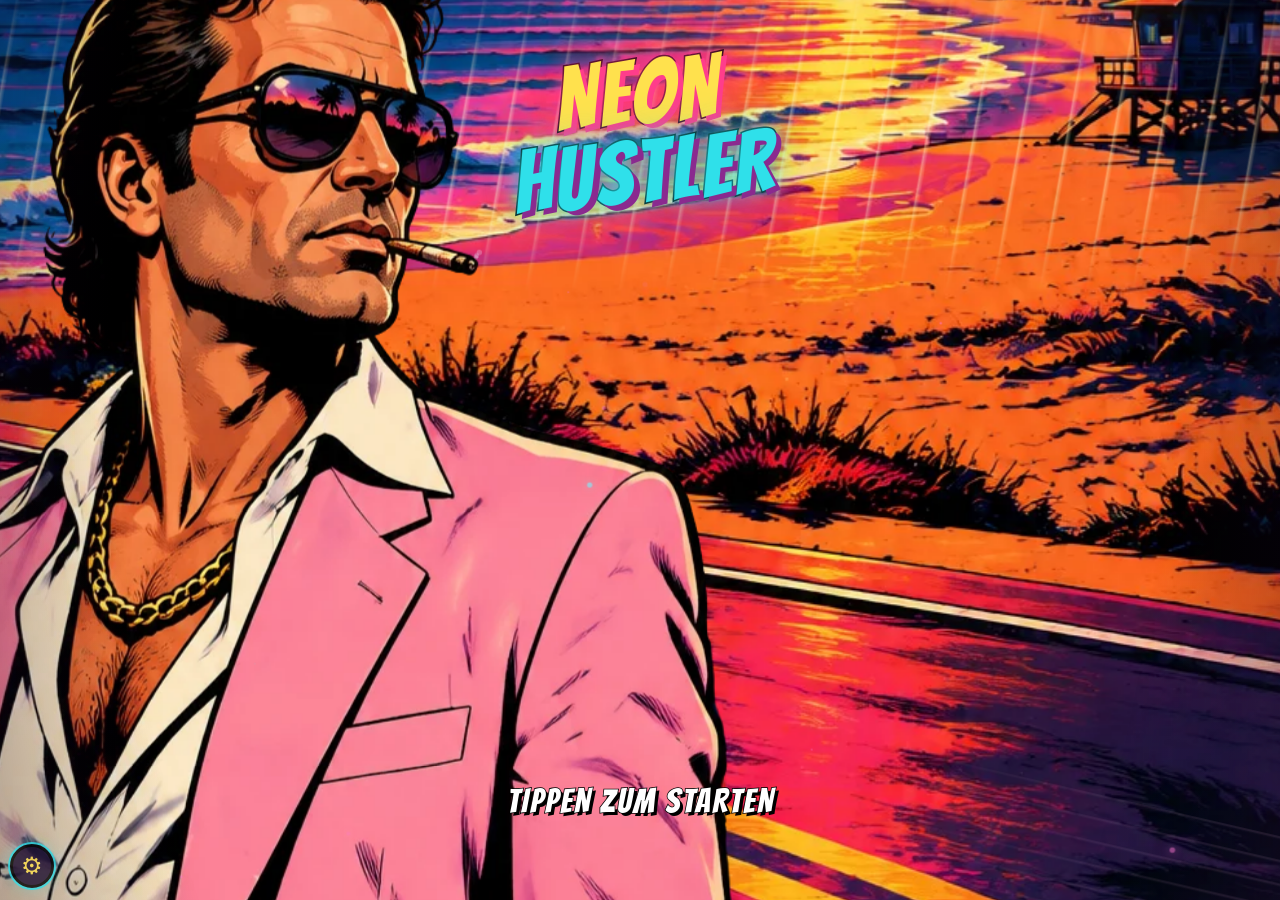
==== commit 0a91688a: "Verfolgungsjagd nach der Flucht, Detective Doyle bei hohem Heat, Viertel-Bosse mit Gebietsbonus Co-A" ====
--- a/index.html
+++ b/index.html
@@ -2096,15 +2096,16 @@
         return `<div class="mrow ${lk?'cl':''}"><img src="${ico(m.ic)}" alt="" style="width:34px;height:34px;object-fit:contain"><div><b>${m.n}${s.lv?' · Stufe '+s.lv:''}</b><small>${desc}</small></div>
           ${lk?`<span style="font-size:11px;color:#cbbbe6">ab Stufe ${m.req}</span>`:!nx?'<span>MAX</span>':`<button type="button" data-mod="${k}">${s.lv?'AUSBAU':'BAUEN'}<br><small>$${fmt(nx.c)}</small></button>`}</div>`;}).join('')+
         `<div class="mh">AUSBAU-ÜBERSICHT</div><div class="st2"><div><small>Bett</small><b>${BEDS[UPG.bett][0]} · ${NMAX} ⚡</b></div><div><small>Werkbank</small><b>Stufe ${UPG.werkbank+1}</b></div><div><small>Spind</small><b>${spindCap()} Felder</b></div><div><small>Rucksack</small><b>${BAGS[BAGLV][0]}×${BAGS[BAGLV][1]}</b></div></div>`;}
+    if(empTab==='turf')body=turfHTML();
     P.innerHTML=`<div class="seth"><b>IMPERIUM</b><button type="button" id="empx">✕</button></div>
       <div class="empsum"><div><small>EINNAHMEN</small><b>$${fmt(total)}/h</b></div><div><small>BEREIT</small><b>${p.cash?'$'+fmt(p.cash):''}${Object.entries(p.items).map(([id,n])=>' +'+n+'× '+(id==='_mat'?'Mat.':ITEMS[id].n)).join('')||(p.cash?'':'–')}</b></div>
       <button type="button" id="empc" ${pend?'':'disabled'}>KASSIEREN</button></div>
       ${EMP.last&&adsLeft()>0?`<button type="button" class="empad" id="empad">▶ Werbung: letzte Einnahme verdoppeln (+$${fmt(EMP.last)})</button>`:''}
-      <div class="mtabs"><button type="button" class="${empTab==='biz'?'on':''}" data-et="biz">Tarnfirmen</button><button type="button" class="${empTab==='mods'?'on':''}" data-et="mods">Versteck</button></div><div class="mbody">${body}</div>`;
+      <div class="mtabs"><button type="button" class="${empTab==='biz'?'on':''}" data-et="biz">Tarnfirmen</button><button type="button" class="${empTab==='mods'?'on':''}" data-et="mods">Versteck</button><button type="button" class="${empTab==='turf'?'on':''}" data-et="turf">Viertel</button></div><div class="mbody">${body}</div>`;
     $('empx').onclick=closeEmp;
     $('empc').onclick=()=>{const t=empCollect();if(t)toastMsg('KASSIERT: '+t);renderEmp();};
     const ad=$('empad');if(ad)ad.onclick=()=>{const v=EMP.last;EMP.last=0;watchAd({cash:v});setTimeout(renderEmp,3300);};
-    P.querySelectorAll('[data-et]').forEach(b=>b.onclick=()=>{empTab=b.dataset.et;renderEmp();});const eb=$('empbase');if(eb)eb.onclick=()=>{closeEmp();openBase();};
+    P.querySelectorAll('[data-et]').forEach(b=>b.onclick=()=>{empTab=b.dataset.et;renderEmp();});const eb=$('empbase');if(eb)eb.onclick=()=>{closeEmp();openBase();};P.querySelectorAll('[data-boss]').forEach(b=>b.onclick=()=>turfAttack(b.dataset.boss));
     P.querySelectorAll('[data-visit]').forEach(b=>b.onclick=()=>{closeEmp();openBiz(b.dataset.visit);});
     P.querySelectorAll('[data-biz]').forEach(b=>b.onclick=()=>{const k=b.dataset.biz,s=EMP.biz[k]||{lv:0,t:Date.now()};const c=s.lv?bizUp(k,s.lv):BIZ[k].cost;if(cash<c){toastMsg('ZU WENIG GELD');return;}
       if(s.lv)empCollect();cash-=c;s.lv++;if(s.lv===1)s.t=Date.now();EMP.biz[k]=s;track('biz');sfx('stamp');hud();renderEmp();});
@@ -2207,7 +2208,7 @@
   function staffEff(s,r){return (s.staff||[]).filter(p=>p.r===r).reduce((a,p)=>a+p.sk*(.5+p.loy/200),0);}
   function bizRank(k){const s=bst(k);if(!s||!s.lv)return 0;const sc=s.st.reduce((a,S)=>a+S.n*2+S.l,0)+TRK.reduce((a,t)=>a+s.up[t]*3,0)+s.staff.length*3;return Math.min(10,1+Math.floor(sc/22));}
   const staffSlots=k=>Math.min(5,1+Math.floor(bizRank(k)/2));
-  function bizGross(k,s){s=s||bst(k);if(!s||!s.lv)return 0;let g=0;for(let j=0;j<3;j++)g+=stInc(k,j,s);return g*(1+.2*s.up.w)*(1+.08*staffEff(s,'kasse'));}
+  function bizGross(k,s){s=s||bst(k);if(!s||!s.lv)return 0;let g=0;for(let j=0;j<3;j++)g+=stInc(k,j,s);return g*(1+.2*s.up.w)*(1+.08*staffEff(s,'kasse'))*turfBonus(k);}
   const bizWages=s=>(s.staff||[]).reduce((a,p)=>a+p.w,0);
   function bizIncS(k,s){s=s||bst(k);if(!s||!s.lv)return Math.round(BIZ[k].inc*SBASE[0]);return Math.max(0,Math.round(bizGross(k,s)-bizWages(s)));}
   function bizCapS(s){if(!s||!s.lv)return 8;return 8+2*(s.up.t||0)+Math.round(2*staffEff(s,'mgr'));}
@@ -2425,6 +2426,34 @@
       .bbtns{display:flex;gap:6px;margin-top:6px}.bbtns button{flex:1;font-family:'Bangers',cursive;font-size:18px;padding:9px 4px;border:3px solid #000;border-radius:8px;cursor:pointer}#btest{background:#2fe0ea}#bsave{background:#ff3d8b;color:#fff}`;
     document.head.appendChild(st);})();
   window.NH_BASE={open:openBase,get:()=>baseGet()};
+  // ================= VIERTEL-BOSSE =================
+  const TURF={
+    slum:{n:'Die Siedlung',boss:'El Toro',type:'lagerhalle',req:4,biz:'wasch',ic:'🐂',txt:'Kontrolliert die Siedlung aus einem alten Lagerhaus. Seine Jungs sind schnell mit dem Messer.'},
+    shop:{n:'Boulevard',boss:'Slick Vinnie',type:'werkstatt',req:6,biz:'autowasch',ic:'🕶',txt:'Verschiebt geklaute Autos über seine Werkstatt am Boulevard.'},
+    club:{n:'Nachtclub-Meile',boss:'Velvet',type:'nachtclub',req:8,biz:'club',ic:'💋',txt:'Ihr gehört jede Tür auf der Meile. Ohne Velvet läuft kein Geschäft.'},
+    towers:{n:'Innenstadt',boss:'Der Anwalt',type:'bank',req:10,biz:'video',ic:'⚖️',txt:'Wäscht Geld für halb Vice Beach – sein Büro ist eine Festung.'},
+    yacht:{n:'Yachthafen',boss:'Kapitän Kane',type:'villa',req:12,biz:'yacht',ic:'⚓',txt:'Schmuggelkönig. Wohnt in der Villa über dem Hafen.'},
+    casino:{n:'Casino-Viertel',boss:'The Baron',type:'bank',req:15,biz:'casino',ic:'🎩',txt:'Der größte Fisch. Wer den Baron stürzt, regiert die Stadt.'}};
+  function turfGet(){if(!EMP.turf)EMP.turf={};return EMP.turf;}
+  function turfBonus(k){const t=Object.entries(TURF).find(([,v])=>v.biz===k);return t&&turfGet()[t[0]]?1.3:1;}
+  function turfHTML(){const T_=turfGet();const n=Object.keys(TURF).filter(k=>T_[k]).length;
+    return `<div class="mh">VIERTEL<small>${n}/6 erobert · Erobertes Viertel = +30 % für deinen Laden dort</small></div>`+Object.entries(TURF).map(([k,t])=>{const own=T_[k],lk=lvl<t.req;
+      return `<div class="mrow ${lk?'cl':''}"><span style="flex:none;width:44px;height:44px;display:flex;align-items:center;justify-content:center;font-size:26px;background:#0b0616;border-radius:6px;border:2px solid ${own?'#7dffb2':'#ff3d6e'}">${t.ic}</span><div><b>${t.n} · ${own?'✔ DEIN VIERTEL':'👑 '+t.boss}</b><small>${own?'Laden dort bringt +30 %':t.txt}</small></div>
+        ${own?'<span style="color:#7dffb2">EROBERT</span>':lk?`<span style="font-size:11px;color:#cbbbe6">ab Stufe ${t.req}</span>`:`<button type="button" data-boss="${k}">ANGRIFF<br><small>6 Energie</small></button>`}</div>`;}).join('');}
+  function turfAttack(k){const t=TURF[k];if(spindFull()){toastMsg('SPIND VOLL');return;}
+    PEND={kind:'gen',type:t.type,diff:3,e:6,name:'Boss: '+t.boss,seed:Math.floor(Math.random()*1e9),boss:1,bossName:t.boss,turf:k,story:'boss'};closeEmp();if(scene!=='hide'){show('hide');fitAll();}invOpen('heist');}
+  ACHS.push(AC('turf1','Erstes Viertel erobert',()=>Object.keys(turfGet()).length>=1,{cash:5000}),AC('turf6','Herrscher von Vice Beach',()=>Object.keys(TURF).every(k=>turfGet()[k]),{cash:100000,cloth:1}));
+  // ================= FAHNDUNG: Detective Doyle =================
+  function doyleEvent(){const bribe=400*heat+lvl*80;const brief=STASH.includes('aktenkoffer');
+    sayRaw('doyle',`<b>Detective Doyle</b> steht plötzlich vor dir. „Heat ${heat} von 5, Kleiner. Die ganze Stadt redet über dich. Wir zwei sollten uns unterhalten.“`,[
+      {t:`💵 Bestechen · $${fmt(bribe)} (Heat −2)`,f:()=>{if(cash<bribe){sayRaw('doyle','„Das reicht nicht mal für meinen Kaffee.“ Er notiert sich dein Gesicht. (+1 Heat)',[{t:'Mist',f:closeDlg}]);heat=Math.min(5,heat+1);hud();return;}cash-=bribe;heat=Math.max(0,heat-2);hud();sfx('cash');sayRaw('doyle','Der Umschlag verschwindet in seinem Mantel. „Ich hab dich nie gesehen.“',[{t:'Gut so',f:closeDlg}]);}},
+      {t:'🏃 Abhauen · Ausdauer',f:()=>{const ch=40+(statVal('Ausdauer')-10)*3;if(Math.random()*100<ch){heat=Math.max(0,heat-1);addReward(0,30,0);sayRaw('erz','Du verschwindest durch eine Hintertür und über drei Dächer. Doyle verliert deine Spur. (Heat −1, +30 XP)',[{t:'Puh',f:closeDlg}]);}
+        else{const l=Math.round(cash*.15);cash-=l;heat=Math.min(5,heat+1);hud();sayRaw('doyle',`Er erwischt dich am Kragen. Eine Nacht in der Zelle – und $${fmt(l)} „Bearbeitungsgebühr“. (+1 Heat)`,[{t:'Verdammt',f:closeDlg}]);}}},
+      {t:`📁 Erpressen · Köpfchen${brief?' (Aktenkoffer)':' – braucht Aktenkoffer'}`,f:()=>{if(!brief){sayRaw('doyle','„Du willst mir drohen? Womit denn?“ Er lacht dich aus.',[{t:'…',f:closeDlg}]);return;}
+        STASH.splice(STASH.indexOf('aktenkoffer'),1);const ch=50+(statVal('Köpfchen')-10)*3;if(Math.random()*100<ch){heat=0;EMP.doyleT=Date.now()+24*36e5;hud();addReward(0,60,0);sayRaw('doyle','Er blättert durch die Akten im Koffer. Sein Gesicht wird blass. „Ich… lass dich in Ruhe.“ (Heat 0 · 24 h Ruhe vor Doyle)',[{t:'Wusste ich doch',f:closeDlg}]);}
+        else{heat=Math.min(5,heat+1);hud();sayRaw('doyle','„Netter Versuch.“ Er nimmt den Koffer als Beweismittel mit. (+1 Heat)',[{t:'Mist',f:closeDlg}]);}}}]);}
+  setInterval(()=>{if(!window.__nhReady||heat<4||(scene!=='hide'&&scene!=='map'))return;if(document.getElementById('pixh'))return;const dl=$('dlg');if(dl&&dl.classList.contains('on'))return;
+    if(EMP.doyleT&&Date.now()<EMP.doyleT)return;if(EMP.doyleL&&Date.now()-EMP.doyleL<20*6e4)return;if(Math.random()<.5){EMP.doyleL=Date.now();doyleEvent();}},60000);
   // ================= POLAROIDS =================
   const POLA=[['pl_hafen','Containerhafen, 3 Uhr nachts'],['pl_beach','Strand nach dem Coup'],['pl_casino','Jackpot-Nacht'],['pl_club','Club Paradiso, VIP-Eingang'],['pl_junk','Joes Schrottplatz'],['pl_motel','Zimmer 12, keine Fragen'],
     ['pl_pawn','Dees Pfandleihe'],['pl_pier','Übergabe am Pier'],['pl_police','Fast erwischt'],['pl_shop','Boulevard bei Neonlicht'],['pl_slum','Die Siedlung'],['pl_towers','Innenstadt-Türme'],['pl_villa','Villa am Wasser'],['pl_yacht','Auf der Yacht'],
@@ -2453,7 +2482,7 @@
   window.addEventListener('message',e=>{
     const d=e.data||{}; const f=$('pixh'); if(!f||e.source!==f.contentWindow)return;
     const T=JSON.parse(f.dataset.t||'{}');
-    if(d.type==='heistReady'){f.contentWindow.postMessage({type:'heistStart',lo:Object.assign({},LOADOUT),cfg:{tod:(()=>{const h=new Date().getHours();return h>=6&&h<19?'day':'night';})(),rain:Math.random()<.25,crew:CREW_ON.slice(),base:T.base,owner:T.owner,kind:T.kind,type:T.type,diff:T.diff,seed:T.seed||Math.floor(Math.random()*1e9),name:T.name,bagW:BAGS[BAGLV][0],bagH:BAGS[BAGLV][1]+(heistPerks().bag?1:0),heat,perks:Object.assign(heistPerks(),{heat:(heistPerks().heat||0)+(VEHS[CAR].heat||0)}),outfit:Object.assign({},OUTFIT_EQ),car:carCfg()}},'*');return;}
+    if(d.type==='heistReady'){f.contentWindow.postMessage({type:'heistStart',lo:Object.assign({},LOADOUT),cfg:{boss:T.boss,bossName:T.bossName,tod:(()=>{const h=new Date().getHours();return h>=6&&h<19?'day':'night';})(),rain:Math.random()<.25,crew:CREW_ON.slice(),base:T.base,owner:T.owner,kind:T.kind,type:T.type,diff:T.diff,seed:T.seed||Math.floor(Math.random()*1e9),name:T.name,bagW:BAGS[BAGLV][0],bagH:BAGS[BAGLV][1]+(heistPerks().bag?1:0),heat,perks:Object.assign(heistPerks(),{heat:(heistPerks().heat||0)+(VEHS[CAR].heat||0)}),outfit:Object.assign({},OUTFIT_EQ),car:carCfg()}},'*');return;}
     if(d.type==='sfx'){if(window.NHA)NHA.sfx(d.n);return;}
     if(d.type==='mood'){if(window.NHA)NHA.mood(d.m);return;}
     if(d.type!=='heistEnd')return;
@@ -2475,6 +2504,7 @@
       if(up.some(n=>!n))addReward(0,20*up.filter(n=>!n).length,0);
       const mats={};items.filter(id=>ITEMS[id].t==='mat').forEach(id=>mats[id]=(mats[id]||0)+1);
       const ml=Object.entries(mats).map(([k,v])=>`${v}× ${ITEMS[k].n}`).join(' · ');{const po=polaDrop(typ==='golden'||T.boss);if(po)pl+=`<b class="x" style="color:#f4f1e8">📸 Polaroid: ${po[1]}</b>`;}const cl=items.filter(id=>ITEMS[id].t==='cloth');if(cl.length)pl+=cl.map(id=>`<b class="x" style="color:${ITEMS[id].rare?'#ffe14d':'#7ff6ff'}">${ITEMS[id].rare?'★ SELTEN: ':'👕 '}${ITEMS[id].n}</b>`).join('');
+      if(T.boss){if(d.boss){turfGet()[T.turf]=1;const rw=TURF[T.turf].req*1500;addReward(rw,300,0);pl+=`<b class="x" style="color:#ffd34d">👑 VIERTEL EROBERT: ${TURF[T.turf].n} · +$${fmt(rw)}</b>`;sfx('cash');}else pl+=`<b class="h">Der Boss lebt noch – ${TURF[T.turf].n} bleibt seins.</b>`;}
       if(typ==='werkstatt'&&Q===2)Q=3; if(typ==='apotheke'&&Q===7)Q=8; if(typ==='golden'&&Q===10)Q=11;
       let rp=0;if(T.fac&&T.fac===FACTION)rp=addRep(FACTION,12);else if(FACTION&&typ===FACT[FACTION].btype)rp=addRep(FACTION,5);
       if(Q===13&&FACTION&&T.fac===FACTION){Q=14;} if(T.story==='bank'&&Q===17){Q=18;if(FACTION)rp+=addRep(FACTION,20);}
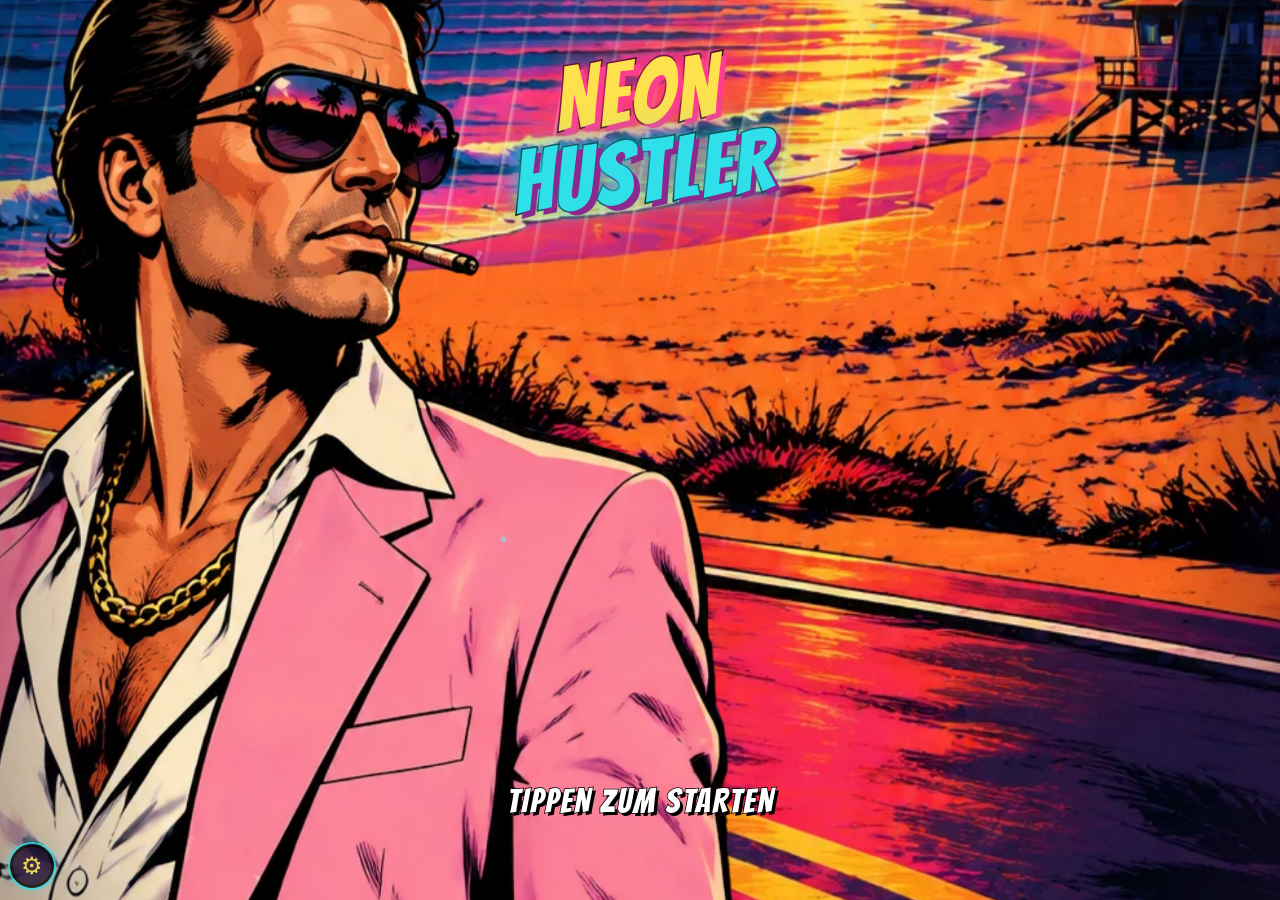
==== commit bfbd0f20: "Schmuggel-Routen, Immobilien mit Mieter-Ereignissen, Saison-Pass mit Neon-Outfits Co-Authored-By: Cl" ====
--- a/index.html
+++ b/index.html
@@ -1813,8 +1813,9 @@
     sakko_pink:['jacke','Pinkes Sakko',{Charme:1}],lederjacke:['jacke','Lederjacke',{Muskeln:2}],hawaiihemd:['jacke','Hawaiihemd',{'Glück':2}],trainingsjacke:['jacke','Trainingsjacke',{Ausdauer:2}],
     tarnweste:['jacke','Schutzweste',{},'Einsatz: −45 % Schaden'],anzug_weiss:['jacke','Weißer Anzug',{Charme:3,'Köpfchen':1}],
     panama:['kopf','Panamahut',{Charme:2,'Glück':2},null,1],goldbrille:['brille','Goldene Pilotenbrille',{Charme:3,'Glück':1},null,1],anzug_gold:['jacke','Goldener Anzug',{Charme:4,'Köpfchen':2,'Glück':1},null,1],krokoschuhe:['schuhe','Kroko-Slipper',{Charme:2,Ausdauer:2},null,1],
+    neon_cap:['kopf','Neon-Cap',{Charme:2,'Glück':1},null,2],neon_shades:['brille','Neon-Shades',{Charme:2,'Köpfchen':1},null,2],neon_kicks:['schuhe','Neon-Kicks',{Ausdauer:2,Charme:1},null,2],neon_jacke:['jacke','Neon-Nights-Jacke',{Charme:3,Ausdauer:2,'Glück':1},null,2],
     sneaker:['schuhe','Sneaker',{Ausdauer:1}],schleicher:['schuhe','Schleichschuhe',{},'Einsatz: Rennen fast lautlos'],loafer:['schuhe','Slipper',{Charme:1}],boots:['schuhe','Stiefel',{Muskeln:1}]};
-  Object.entries(CLOTH).forEach(([id,c])=>{ITEMS[id]={n:c[1],t:'cloth',slot:c[0],w:1,h:1,v:c[4]?400:40,rare:!!c[4],bonus:c[2],d:(c[3]||Object.entries(c[2]).map(([k,v])=>k+' +'+v).join(', '))+(c[4]?' · SELTEN':'')};});
+  Object.entries(CLOTH).forEach(([id,c])=>{ITEMS[id]={n:c[1],t:'cloth',slot:c[0],w:1,h:1,v:c[4]?400:40,rare:!!c[4],bonus:c[2],d:(c[3]||Object.entries(c[2]).map(([k,v])=>k+' +'+v).join(', '))+(c[4]===2?' · SAISON':c[4]?' · SELTEN':'')};});
   Object.assign(ITEMS,{elektronik:{n:'Videorekorder',t:'loot',w:2,h:1,v:220},gemaelde:{n:'Gemälde',t:'loot',w:2,h:2,v:1400},goldkette:{n:'Goldkette',t:'loot',w:1,h:1,v:320},
     aktenkoffer:{n:'Aktenkoffer',t:'loot',w:2,h:1,v:650},zigarren:{n:'Zigarrenkiste',t:'loot',w:1,h:1,v:90},chips:{n:'Casino-Chips',t:'loot',w:1,h:1,v:260}});
   const OSLOT={kopf:'KOPF',brille:'BRILLE',jacke:'JACKE',schuhe:'SCHUHE'};
@@ -1915,7 +1916,7 @@
   function dkey(d=new Date()){return d.getFullYear()+'-'+String(d.getMonth()+1).padStart(2,'0')+'-'+String(d.getDate()).padStart(2,'0');}
   function wkey(d=new Date()){const t=new Date(Date.UTC(d.getFullYear(),d.getMonth(),d.getDate()));const day=t.getUTCDay()||7;t.setUTCDate(t.getUTCDate()+4-day);const y=new Date(Date.UTC(t.getUTCFullYear(),0,1));return t.getUTCFullYear()+'-W'+Math.ceil(((t-y)/864e5+1)/7);}
   function srand(s){let h=2166136261;for(const c of s)h=Math.imul(h^c.charCodeAt(0),16777619);return()=>{h+=0x6D2B79F5;let t=h;t=Math.imul(t^t>>>15,t|1);t^=t+Math.imul(t^t>>>7,t|61);return((t^t>>>14)>>>0)/4294967296;};}
-  function track(k,n=1){if(!n)return;STAT[k]=(STAT[k]||0)+n;metaBadge();}
+  function track(k,n=1){if(!n)return;STAT[k]=(STAT[k]||0)+n;try{seasonAdd(k,n);}catch(e){}metaBadge();}
   // ---------- Spind ----------
   const SPIND=[[40,0],[60,500],[90,1500],[130,4000],[180,10000],[250,25000]];
   const spindCap=()=>SPIND[UPG.spind||0][0];
@@ -1937,6 +1938,7 @@
   const MATS=['metall','kabel','klebeband','chemie','platine','pillen'];
   function give(r){const out=[];
     if(r.cash){cash+=r.cash;out.push('$'+r.cash);}
+    if(r.sx2){EMP.sx2=Date.now()+18e5;out.push('30 min doppelte Saison-XP');}
     if(r.xp){addReward(0,r.xp,0);out.push(r.xp+' XP');}
     if(r.nrg){nrg=Math.min(NMAX+10,nrg+r.nrg);out.push('+'+r.nrg+' Energie');}
     if(r.mat){for(let i=0;i<r.mat;i++)STASH.push(MATS[Math.floor(Math.random()*MATS.length)]);out.push(r.mat+'× Material');}
@@ -2096,16 +2098,16 @@
         return `<div class="mrow ${lk?'cl':''}"><img src="${ico(m.ic)}" alt="" style="width:34px;height:34px;object-fit:contain"><div><b>${m.n}${s.lv?' · Stufe '+s.lv:''}</b><small>${desc}</small></div>
           ${lk?`<span style="font-size:11px;color:#cbbbe6">ab Stufe ${m.req}</span>`:!nx?'<span>MAX</span>':`<button type="button" data-mod="${k}">${s.lv?'AUSBAU':'BAUEN'}<br><small>$${fmt(nx.c)}</small></button>`}</div>`;}).join('')+
         `<div class="mh">AUSBAU-ÜBERSICHT</div><div class="st2"><div><small>Bett</small><b>${BEDS[UPG.bett][0]} · ${NMAX} ⚡</b></div><div><small>Werkbank</small><b>Stufe ${UPG.werkbank+1}</b></div><div><small>Spind</small><b>${spindCap()} Felder</b></div><div><small>Rucksack</small><b>${BAGS[BAGLV][0]}×${BAGS[BAGLV][1]}</b></div></div>`;}
-    if(empTab==='turf')body=turfHTML();
+    if(empTab==='turf')body=turfHTML();if(empTab==='props')body=propHTML();
     P.innerHTML=`<div class="seth"><b>IMPERIUM</b><button type="button" id="empx">✕</button></div>
       <div class="empsum"><div><small>EINNAHMEN</small><b>$${fmt(total)}/h</b></div><div><small>BEREIT</small><b>${p.cash?'$'+fmt(p.cash):''}${Object.entries(p.items).map(([id,n])=>' +'+n+'× '+(id==='_mat'?'Mat.':ITEMS[id].n)).join('')||(p.cash?'':'–')}</b></div>
       <button type="button" id="empc" ${pend?'':'disabled'}>KASSIEREN</button></div>
       ${EMP.last&&adsLeft()>0?`<button type="button" class="empad" id="empad">▶ Werbung: letzte Einnahme verdoppeln (+$${fmt(EMP.last)})</button>`:''}
-      <div class="mtabs"><button type="button" class="${empTab==='biz'?'on':''}" data-et="biz">Tarnfirmen</button><button type="button" class="${empTab==='mods'?'on':''}" data-et="mods">Versteck</button><button type="button" class="${empTab==='turf'?'on':''}" data-et="turf">Viertel</button></div><div class="mbody">${body}</div>`;
+      <div class="mtabs"><button type="button" class="${empTab==='biz'?'on':''}" data-et="biz">Tarnfirmen</button><button type="button" class="${empTab==='mods'?'on':''}" data-et="mods">Versteck</button><button type="button" class="${empTab==='turf'?'on':''}" data-et="turf">Viertel</button><button type="button" class="${empTab==='props'?'on':''}" data-et="props">Immobilien</button></div><div class="mbody">${body}</div>`;
     $('empx').onclick=closeEmp;
     $('empc').onclick=()=>{const t=empCollect();if(t)toastMsg('KASSIERT: '+t);renderEmp();};
     const ad=$('empad');if(ad)ad.onclick=()=>{const v=EMP.last;EMP.last=0;watchAd({cash:v});setTimeout(renderEmp,3300);};
-    P.querySelectorAll('[data-et]').forEach(b=>b.onclick=()=>{empTab=b.dataset.et;renderEmp();});const eb=$('empbase');if(eb)eb.onclick=()=>{closeEmp();openBase();};P.querySelectorAll('[data-boss]').forEach(b=>b.onclick=()=>turfAttack(b.dataset.boss));
+    P.querySelectorAll('[data-et]').forEach(b=>b.onclick=()=>{empTab=b.dataset.et;renderEmp();});const eb=$('empbase');if(eb)eb.onclick=()=>{closeEmp();openBase();};P.querySelectorAll('[data-boss]').forEach(b=>b.onclick=()=>turfAttack(b.dataset.boss));if(empTab==='props')propBind(P);
     P.querySelectorAll('[data-visit]').forEach(b=>b.onclick=()=>{closeEmp();openBiz(b.dataset.visit);});
     P.querySelectorAll('[data-biz]').forEach(b=>b.onclick=()=>{const k=b.dataset.biz,s=EMP.biz[k]||{lv:0,t:Date.now()};const c=s.lv?bizUp(k,s.lv):BIZ[k].cost;if(cash<c){toastMsg('ZU WENIG GELD');return;}
       if(s.lv)empCollect();cash-=c;s.lv++;if(s.lv===1)s.t=Date.now();EMP.biz[k]=s;track('biz');sfx('stamp');hud();renderEmp();});
@@ -2272,7 +2274,7 @@
     let body='';const rk=own?bizRank(k):0;
     if(!own){body=`<div class="bzbox"><p>${B.where} · Startet mit 1× ${X.st[0][1]} ${X.st[0][0]}. Danach Geräte kaufen und leveln, Personal einstellen und dein <b>Schwarzgeld</b> aus den Heists hier sauber waschen.</p>${lvl<B.req?`<p>Ab Stufe ${B.req}.</p>`:`<button type="button" class="mbig" id="bzbuy">KAUFEN · $${fmt(B.cost)}</button>`}</div>`;}
     else if(bzEvent){body=`<div class="bzbox ev"><b class="evt">${bzEvent.t}</b><p>${bzEvent.d}</p>${bzEvent.o.map((o,i)=>`<button type="button" class="bzopt" data-eo="${i}">${o.t}</button>`).join('')}</div>`;}
-    else{const tabs=[['kasse','💰 Kasse'],['geraete','⚙ Geräte'],['personal','👥 Personal'],['ausbau','🏗 Laden']];
+    else{const tabs=[['kasse','💰 Kasse'],['geraete','⚙ Geräte'],['personal','👥 Team'],['ausbau','🏗 Laden']].concat(SMUG_SHOPS.includes(k)?[['smug',k==='yacht'?'🚢 Schmuggel':'🚚 Schmuggel']]:[]);
       let tb='';
       if(bzTab==='kasse'){const cap=bizCapS(s),h=bizHours(s),wh=bizWashH(k,s);
         tb=`<div class="bzkasse"><div><small>KASSE · sauber</small><b id="bzlive">$${fmt(bizPending(k))}</b><div class="pb"><i id="bzlpb" style="width:${h/cap*100}%"></i></div><small>$${fmt(bizIncS(k,s))}/h netto · voll nach ${cap} h</small></div><button type="button" id="bzcol">KASSIEREN</button></div>
@@ -2295,6 +2297,7 @@
           `<div class="mh">BEWERBER<small>Neue Bewerber alle 2 h</small></div>`+(s.app||[]).map((a,i)=>`<div class="bzpp app"><span class="bzico">${ROLES[a.r][1]}</span><div><b>${a.n} ${stars(a.sk,5)}</b><small>${ROLES[a.r][0]}: ${ROLES[a.r][2]} · Lohn $${fmt(a.w)}/h</small></div>
             <div class="bzpb"><button type="button" data-hire="${i}" ${s.staff.length>=sl||cash<a.w*5?'class="poor"':''}>Einstellen<small>$${fmt(a.w*5)}</small></button></div></div>`).join('')+
           `<button type="button" class="bzopt" id="bzads">📰 Stellenanzeige schalten · $${fmt(Math.round(BIZ[k].inc*1.5))}</button>`;}
+      if(bzTab==='smug')tb=smugHTML(k,s);
       if(bzTab==='ausbau'){tb=`<div class="mh">LADEN-RANG ${rk}/10<small>Steigt mit Geräten, Leveln, Ausbau und Personal</small></div>`+TRK.map(tr=>{const l=s.up[tr],c=upCost(k,tr,l),[n,d]=UPN[tr];
         return `<div class="bztr"><div><b>${n} ${stars(l,TMAX)}</b><small>${d}</small></div>${l>=TMAX?'<span>MAX</span>':`<button type="button" data-tr="${tr}" ${cash<c?'class="poor"':''}>+1<br><small>$${fmt(c)}</small></button>`}</div>`;}).join('');}
       body=`<div class="bztabs">${tabs.map(([t,n])=>`<button type="button" data-bt="${t}" class="${bzTab===t?'on':''}">${n}</button>`).join('')}</div>${bzMsg?`<div class="bzmsg">${bzMsg}</div>`:''}<div class="bzbox">${tb}</div>`;}
@@ -2315,6 +2318,7 @@
     P.querySelectorAll('[data-fire]').forEach(b=>b.onclick=()=>{const p=s.staff[+b.dataset.fire];bizCollect(k,1);s.staff.splice(+b.dataset.fire,1);done(`${p.n} wurde gefeuert.`);});
     P.querySelectorAll('[data-bonus]').forEach(b=>b.onclick=()=>{const p=s.staff[+b.dataset.bonus];if(cash<p.w*4)return done('Zu wenig Geld.');cash-=p.w*4;p.loy=Math.min(100,p.loy+25);sfx('cash');done(`${p.n} freut sich über den Umschlag. (Loyalität +25)`);});
     P.querySelectorAll('[data-train]').forEach(b=>b.onclick=()=>{const p=s.staff[+b.dataset.train],c=p.w*25*p.sk;if(cash<c)return done('Zu wenig Geld.');bizCollect(k,1);cash-=c;p.sk++;p.w=Math.round(p.w*1.25);p.loy=Math.min(100,p.loy+10);sfx('stamp');done(`${p.n} ist jetzt ${p.sk}★ – verlangt aber mehr Lohn.`);});
+    if(own&&!bzEvent&&bzTab==='smug')smugBind(k,s,P,done);
     const ad=$('bzads');if(ad)ad.onclick=()=>{const c=Math.round(BIZ[k].inc*1.5);if(cash<c)return done('Zu wenig Geld.');cash-=c;refreshApps(k,1);done('Neue Bewerber stehen Schlange.');};
     P.querySelectorAll('[data-eo]').forEach(b=>b.onclick=()=>{const r=bzEvent.o[+b.dataset.eo].f();bzEvent=null;done(r);});
   }
@@ -2454,6 +2458,82 @@
         else{heat=Math.min(5,heat+1);hud();sayRaw('doyle','„Netter Versuch.“ Er nimmt den Koffer als Beweismittel mit. (+1 Heat)',[{t:'Mist',f:closeDlg}]);}}}]);}
   setInterval(()=>{if(!window.__nhReady||heat<4||(scene!=='hide'&&scene!=='map'))return;if(document.getElementById('pixh'))return;const dl=$('dlg');if(dl&&dl.classList.contains('on'))return;
     if(EMP.doyleT&&Date.now()<EMP.doyleT)return;if(EMP.doyleL&&Date.now()-EMP.doyleL<20*6e4)return;if(Math.random()<.5){EMP.doyleL=Date.now();doyleEvent();}},60000);
+  // ================= SCHMUGGEL-ROUTEN (Yacht & Autowäsche) =================
+  const SMUG_SHOPS=['yacht','autowasch'];
+  const ROUTES=[{k:'safe',n:'Sichere Route',ic:'🛟',min:30,mul:1.35,risk:.05,d:'Lange Umwege, kaum Kontrollen'},{k:'mid',n:'Normale Route',ic:'🚤',min:60,mul:1.8,risk:.2,d:'Küstenstraße / offenes Meer'},{k:'risk',n:'Riskante Route',ic:'🔥',min:120,mul:2.7,risk:.38,d:'Direkt an der Küstenwache vorbei'}];
+  const smugRisk=(k,s,r)=>Math.max(.02,r.risk-.03*(s.up.s||0)-(turfBonus(k)>1?.05:0));
+  function smugHTML(k,s){const B=BIZ[k],sm=s.smug;
+    if(sm){const r=ROUTES.find(x=>x.k===sm.r),left=sm.t+sm.min*6e4-Date.now();
+      return `<div class="mh">${k==='yacht'?'🚢 LADUNG AUF SEE':'🚚 LADUNG UNTERWEGS'}<small>${r.ic} ${r.n} · Einsatz $${fmt(sm.amt)}</small></div>
+        <div class="bzwash"><small>${left>0?'Ankunft in '+Math.ceil(left/6e4)+' min':'Angekommen!'}</small><b>→ $${fmt(Math.round(sm.amt*r.mul))}</b><small>Risiko ${Math.round(smugRisk(k,s,r)*100)} %</small></div>
+        ${left<=0?'<button type="button" class="mbig" id="smgo">LADUNG ABHOLEN</button>':''}`;}
+    const amts=[B.inc*2,B.inc*6,B.inc*15].map(Math.round);if(!s.smA||!amts.includes(s.smA))s.smA=amts[0];
+    return `<div class="mh">${k==='yacht'?'🚢 SCHMUGGEL ÜBERS MEER':'🚚 SCHMUGGEL IM KOFFERRAUM'}<small>Bezahlt wird zuerst mit Schwarzgeld 🧼, dann mit Bargeld · Gewinn kommt sauber zurück</small></div>
+      <div class="bztabs">${amts.map(a=>`<button type="button" data-sma="${a}" class="${s.smA===a?'on':''}">$${fmt(a)}</button>`).join('')}</div>
+      ${ROUTES.map(r=>`<button type="button" class="bzopt" data-smr="${r.k}">${r.ic} ${r.n} · ${r.min} min · ×${r.mul} <small style="display:block;font-family:Oswald,sans-serif;font-size:11px;color:#cbbbe6">${r.d} · Risiko ${Math.round(smugRisk(k,s,r)*100)} % · Gewinn $${fmt(Math.round(s.smA*r.mul))}</small></button>`).join('')}
+      <small style="display:block;margin-top:6px;color:#cbbbe6;font-size:11px">Sicherheit im Laden und ein erobertes Viertel senken das Risiko.</small>`;}
+  function smugBind(k,s,P,done){P.querySelectorAll('[data-sma]').forEach(b=>b.onclick=()=>{s.smA=+b.dataset.sma;done('');});
+    P.querySelectorAll('[data-smr]').forEach(b=>b.onclick=()=>{const r=ROUTES.find(x=>x.k===b.dataset.smr),a=s.smA;const d=Math.min(EMP.dirty||0,a),c=a-d;if(cash<c)return done('Zu wenig Geld für diese Ladung.');
+      EMP.dirty=(EMP.dirty||0)-d;cash-=c;s.smug={amt:a,r:r.k,min:r.min,t:Date.now()};sfx('stamp');track('smuggle');done(`${r.ic} Ladung ist unterwegs!${d?' ($'+fmt(d)+' Schwarzgeld eingesetzt)':''}`);});
+    const g=$('smgo');if(g)g.onclick=()=>{const sm=s.smug,r=ROUTES.find(x=>x.k===sm.r);s.smug=null;
+      if(Math.random()<smugRisk(k,s,r)){heat=Math.min(5,heat+1);done(`🚨 Erwischt! ${k==='yacht'?'Die Küstenwache':'Eine Straßenkontrolle'} hat die Ladung beschlagnahmt. (+1 Heat)`);return;}
+      const v=Math.round(sm.amt*r.mul);cash+=v;track('income',v-sm.amt);addReward(0,10+r.min/6,0);sfx('cash');done(`💰 Ladung verkauft: +$${fmt(v)}`);};}
+  // ================= IMMOBILIEN =================
+  const PROPS={wohnung:{n:'Wohnung Little Havana',ic:'🏠',cost:3000,inc:60,req:3},bungalow:{n:'Strandbungalow',ic:'🏖',cost:8000,inc:150,req:5},penthouse:{n:'Penthouse Ocean Drive',ic:'🏙',cost:25000,inc:420,req:7},
+    motel:{n:'Motel „Sunset Inn“',ic:'🏨',cost:40000,inc:650,req:9},hotel:{n:'Art-Déco-Hotel',ic:'🏛',cost:90000,inc:1400,req:11},villa:{n:'Villa auf Star Island',ic:'🌴',cost:200000,inc:3000,req:13}};
+  function propGet(){if(!EMP.props)EMP.props={};return EMP.props;}
+  const propInc=(k,p)=>Math.round(PROPS[k].inc*(1+.25*((p.lv||1)-1)));
+  const propCap=10;
+  function propPend(k){const p=propGet()[k];if(!p)return 0;return Math.floor(Math.min(propCap,(Date.now()-p.t)/36e5)*propInc(k,p)*(p.half?.5:1));}
+  let propMsg='',propEv=null;
+  function propHTML(){const P_=propGet();let tot=0;Object.keys(P_).forEach(k=>tot+=propInc(k,P_[k]));
+    if(propEv)return `<div class="mh">${propEv.t}</div><div class="bzbox ev"><p>${propEv.d}</p>${propEv.o.map((o,i)=>`<button type="button" class="bzopt" data-pe="${i}">${o.t}</button>`).join('')}</div>`;
+    return `<div class="mh">IMMOBILIEN<small>Miete $${fmt(tot)}/h · Kasse je Objekt voll nach ${propCap} h</small></div>${propMsg?`<div class="bzmsg">${propMsg}</div>`:''}`+Object.entries(PROPS).map(([k,d])=>{const p=P_[k],lk=lvl<d.req;
+      if(!p)return `<div class="mrow ${lk?'cl':''}"><span class="pic">${d.ic}</span><div><b>${d.n}</b><small>Miete $${fmt(d.inc)}/h</small></div>${lk?`<span style="font-size:11px;color:#cbbbe6">ab Stufe ${d.req}</span>`:`<button type="button" data-pbuy="${k}">KAUFEN<br><small>$${fmt(d.cost)}</small></button>`}</div>`;
+      const pend=propPend(k),up=Math.round(d.cost*.4*(p.lv||1));
+      return `<div class="mrow"><span class="pic">${d.ic}</span><div><b>${d.n} ${'★'.repeat(p.lv||1)}</b><small>$${fmt(propInc(k,p))}/h${p.half?' · ⚠ Schaden: halbe Miete':''}</small><div class="pb"><i style="width:${Math.min(100,(Date.now()-p.t)/36e5/propCap*100)}%"></i></div></div>
+        <div style="display:flex;flex-direction:column;gap:3px"><button type="button" data-pcol="${k}" ${pend?'':'disabled'}>$${fmt(pend)}</button>${(p.lv||1)<5?`<button type="button" data-pup="${k}" style="background:#2fe0ea">RENOV.<br><small>$${fmt(up)}</small></button>`:''}</div></div>`;}).join('');}
+  function propEvent(k,v){const d=PROPS[k],p=propGet()[k];const E=[
+    {t:'😤 Mieter zahlt nicht',d:`Der Mieter in „${d.n}“ hat die Miete nicht bezahlt: $${fmt(v)} fehlen.`,o:[
+      {t:'Freundliche Mahnung · Charme',f:()=>{if(Math.random()*100<45+(statVal('Charme')-10)*3){cash+=v;sfx('cash');return `Er zahlt – mit Entschuldigungs-Pralinen. +$${fmt(v)}`;}return 'Er schlägt dir die Tür vor der Nase zu.';}},
+      {t:'Rausschmeißen · Muskeln',f:()=>{if(Math.random()*100<50+(statVal('Muskeln')-10)*3){cash+=Math.round(v*.6);return `Er packt seine Sachen – und lässt $${fmt(Math.round(v*.6))} da.`;}heat=Math.min(5,heat+1);hud();return 'Er ruft die Polizei. (+1 Heat)';}},
+      {t:'Abschreiben',f:()=>'Du lässt es gut sein.'}]},
+    {t:'🎉 Party-Schaden',d:`In „${d.n}“ gab es eine wilde Party. Die Bude ist verwüstet – bis zur Reparatur gibt's nur halbe Miete.`,o:[
+      {t:`Reparieren · $${fmt(Math.round(d.inc*4))}`,f:()=>{const c=Math.round(d.inc*4);if(cash<c){p.half=1;return 'Zu wenig Geld – halbe Miete, bis du reparierst.';}cash-=c;p.half=0;hud();return 'Alles wieder schick.';}},
+      {t:'Später',f:()=>{p.half=1;return 'Halbe Miete, bis du reparierst (Renovieren hebt es auch auf).';}}]},
+    {t:'🛋 Mieter will renovieren',d:`Der Mieter in „${d.n}“ will auf eigene Kosten renovieren – wenn du ihm einen Monat Miete erlässt.`,o:[
+      {t:'Deal!',f:()=>{if((p.lv||1)<5){p.lv=(p.lv||1)+1;return `Neuer Stern für ${d.n}! Miete jetzt $${fmt(propInc(k,p))}/h.`;}cash+=v;return 'Schon top – er zahlt stattdessen pünktlich. +$'+fmt(v);}},
+      {t:'Lieber Bargeld',f:()=>{cash+=v;return `+$${fmt(v)}`;}}]}];
+    return E[Math.floor(Math.random()*E.length)];}
+  function propBind(P){P.querySelectorAll('[data-pbuy]').forEach(b=>b.onclick=()=>{const k=b.dataset.pbuy;if(cash<PROPS[k].cost){toastMsg('ZU WENIG GELD');return;}cash-=PROPS[k].cost;propGet()[k]={lv:1,t:Date.now()};track('props');sfx('stamp');hud();propMsg=`${PROPS[k].ic} ${PROPS[k].n} gehört dir!`;renderEmp();});
+    P.querySelectorAll('[data-pcol]').forEach(b=>b.onclick=()=>{const k=b.dataset.pcol,v=propPend(k);if(!v)return;propGet()[k].t=Date.now();if(Math.random()<.3){propEv=propEvent(k,v);sfx('alert');renderEmp();return;}cash+=v;track('income',v);sfx('cash');hud();propMsg=`+$${fmt(v)} Miete kassiert.`;renderEmp();});
+    P.querySelectorAll('[data-pup]').forEach(b=>b.onclick=()=>{const k=b.dataset.pup,p=propGet()[k],c=Math.round(PROPS[k].cost*.4*(p.lv||1));if(cash<c){toastMsg('ZU WENIG GELD');return;}const v=propPend(k);cash+=v-c;p.t=Date.now();p.lv=(p.lv||1)+1;p.half=0;sfx('stamp');hud();propMsg=`Renoviert! ${PROPS[k].n} ★${p.lv}`;renderEmp();});
+    P.querySelectorAll('[data-pe]').forEach(b=>b.onclick=()=>{const r=propEv.o[+b.dataset.pe].f();propEv=null;hud();propMsg=r;renderEmp();});}
+  ACHS.push(AC('prop1','Erste Immobilie',()=>Object.keys(propGet()).length>=1,{cash:1000}),AC('prop6','Immobilien-Hai',()=>Object.keys(PROPS).every(k=>propGet()[k]),{cash:50000,cloth:1}),AC('smug10','10 Schmuggelfahrten',()=>(STAT.smuggle||0)>=10,{cash:8000}));
+  // ================= SAISON-PASS =================
+  const S_EPOCH=Date.UTC(2026,10,2),S_LEN=56*864e5,S_TIERS=50,S_XP=120;
+  const seasonId=()=>Math.floor((Date.now()-S_EPOCH)/S_LEN)+1;
+  const SXP={heists:40,jobs:12,bizup:4,crafted:6,pola:30,daily:25,sold:0,smuggle:15,props:20,biz:30,hired:5,basebuild:2,ko:6,clean:20};
+  function seasonGet(){const id=seasonId();if(!EMP.season||EMP.season.id!==id)EMP.season={id,xp:0,cl:[]};return EMP.season;}
+  function seasonAdd(k,n){const v=SXP[k];if(!v||!window.__nhReady)return;const S=seasonGet();const m=EMP.sx2&&Date.now()<EMP.sx2?2:1;S.xp+=v*Math.max(1,Math.min(n||1,k==='ko'?5:1))*m;}
+  const STIER={10:{cloth:'neon_cap'},20:{cloth:'neon_shades'},30:{cloth:'neon_kicks'},40:{cloth:'neon_jacke'},25:{rare:1},50:{cash:50000,title:1}};
+  function tierReward(i){if(STIER[i])return STIER[i];const r=i%4;return r===1?{cash:300+i*120}:r===2?{mat:3+Math.floor(i/10)}:r===3?{nrg:3}:{cash:500+i*150,xp:40+i*4};}
+  const tierTxt=r=>r.cloth?'👕 '+ITEMS[r.cloth].n:r.rare?'★ Seltenes Kleidungsstück':r.title?'👑 $50.000 + Titel „Saison-Legende“':[r.cash?'$'+fmt(r.cash):'',r.mat?r.mat+'× Material':'',r.nrg?'+'+r.nrg+' ⚡':'',r.xp?r.xp+' XP':''].filter(Boolean).join(' · ');
+  function seasonHTML(){const S=seasonGet(),tier=Math.min(S_TIERS,Math.floor(S.xp/S_XP)),days=Math.ceil((S_EPOCH+seasonId()*S_LEN-Date.now())/864e5),dbl=EMP.sx2&&Date.now()<EMP.sx2;
+    return `<div class="mh">SAISON ${S.id}: NEON NIGHTS<small>noch ${days} Tage · Stufe ${tier}/${S_TIERS}</small></div>
+      <div class="sxbar"><i style="width:${tier>=S_TIERS?100:(S.xp%S_XP)/S_XP*100}%"></i><span>${tier>=S_TIERS?'MAX':(S.xp%S_XP)+'/'+S_XP+' XP'}</span></div>
+      <small style="display:block;color:#cbbbe6;font-size:11px;margin:4px 0">Saison-XP gibt's für Einsätze, Jobs, Ausbau, Schmuggel, Fotos und Tagesaufgaben. Alle 10 Stufen ein exklusives Neon-Outfit!</small>
+      ${dbl?'<div class="bzmsg">⚡ Doppelte Saison-XP aktiv!</div>':adsLeft()>0?'<button type="button" class="empad" data-sxad="1">▶ Werbung: 30 min doppelte Saison-XP</button>':''}
+      <div class="stiers">${Array.from({length:S_TIERS},(_,j)=>{const i=j+1,r=tierReward(i),got=S.cl.includes(i),ok=tier>=i;return `<div class="stier ${STIER[i]?'big':''} ${got?'got':ok?'ok':''}"><b>${i}</b><span>${r.cloth?`<img src="${ico(r.cloth)}" alt="">`:''}${tierTxt(r)}</span>${got?'<em>✔</em>':ok?`<button type="button" data-st="${i}">HOLEN</button>`:'<em>🔒</em>'}</div>`;}).join('')}</div>`;}
+  function seasonBind(P){P.querySelectorAll('[data-st]').forEach(b=>b.onclick=()=>{const i=+b.dataset.st,S=seasonGet();if(S.cl.includes(i))return;S.cl.push(i);const r=tierReward(i);let t;
+      if(r.cloth){STASH.push(r.cloth);t=ITEMS[r.cloth].n;}else if(r.rare){const pool=Object.keys(CLOTH).filter(c=>CLOTH[c][4]===1);const c=pool[Math.floor(Math.random()*pool.length)];STASH.push(c);t=ITEMS[c].n;}
+      else if(r.title){cash+=50000;EMP.title='Saison-Legende';t='$50.000 + Titel';}else t=give(r);sfx('cash');hud();toastMsg('SAISON: '+t);renderMeta();});
+    P.querySelectorAll('[data-sxad]').forEach(b=>b.onclick=()=>{watchAd({sx2:1});setTimeout(renderMeta,3300);});}
+  window.seasonHTML=seasonHTML;window.seasonBind=seasonBind;
+  const st11=document.createElement('style');st11.textContent=`.sxbar{position:relative;height:16px;background:#0b0616;border:2px solid #000;border-radius:8px;overflow:hidden}.sxbar i{position:absolute;inset:0 auto 0 0;background:linear-gradient(90deg,#ff3d8b,#2fe0ea)}.sxbar span{position:relative;display:block;text-align:center;font-size:11px;font-weight:700;line-height:12px}
+    .stiers{display:flex;flex-direction:column;gap:4px;margin-top:6px}.stier{display:flex;align-items:center;gap:8px;background:#1d1030;border:1px solid #4b3a6e;border-radius:8px;padding:4px 8px;opacity:.6}.stier.ok,.stier.got{opacity:1}.stier.big{border-color:#ffe14d;background:#2a1f10}
+    .stier b{font-family:'Bangers',cursive;font-size:20px;width:28px;color:#2fe0ea}.stier span{flex:1;font-size:12px;display:flex;align-items:center;gap:6px}.stier img{width:28px;height:28px;object-fit:contain}.stier em{font-style:normal}.stier button{background:#7dffb2;border:2px solid #000;font-family:'Bangers',cursive;font-size:14px;padding:3px 8px;border-radius:6px;cursor:pointer}
+    .mrow .pic{flex:none;width:40px;height:40px;display:flex;align-items:center;justify-content:center;font-size:24px;background:#0b0616;border-radius:6px}`;document.head.appendChild(st11);
   // ================= POLAROIDS =================
   const POLA=[['pl_hafen','Containerhafen, 3 Uhr nachts'],['pl_beach','Strand nach dem Coup'],['pl_casino','Jackpot-Nacht'],['pl_club','Club Paradiso, VIP-Eingang'],['pl_junk','Joes Schrottplatz'],['pl_motel','Zimmer 12, keine Fragen'],
     ['pl_pawn','Dees Pfandleihe'],['pl_pier','Übergabe am Pier'],['pl_police','Fast erwischt'],['pl_shop','Boulevard bei Neonlicht'],['pl_slum','Die Siedlung'],['pl_towers','Innenstadt-Türme'],['pl_villa','Villa am Wasser'],['pl_yacht','Auf der Yacht'],
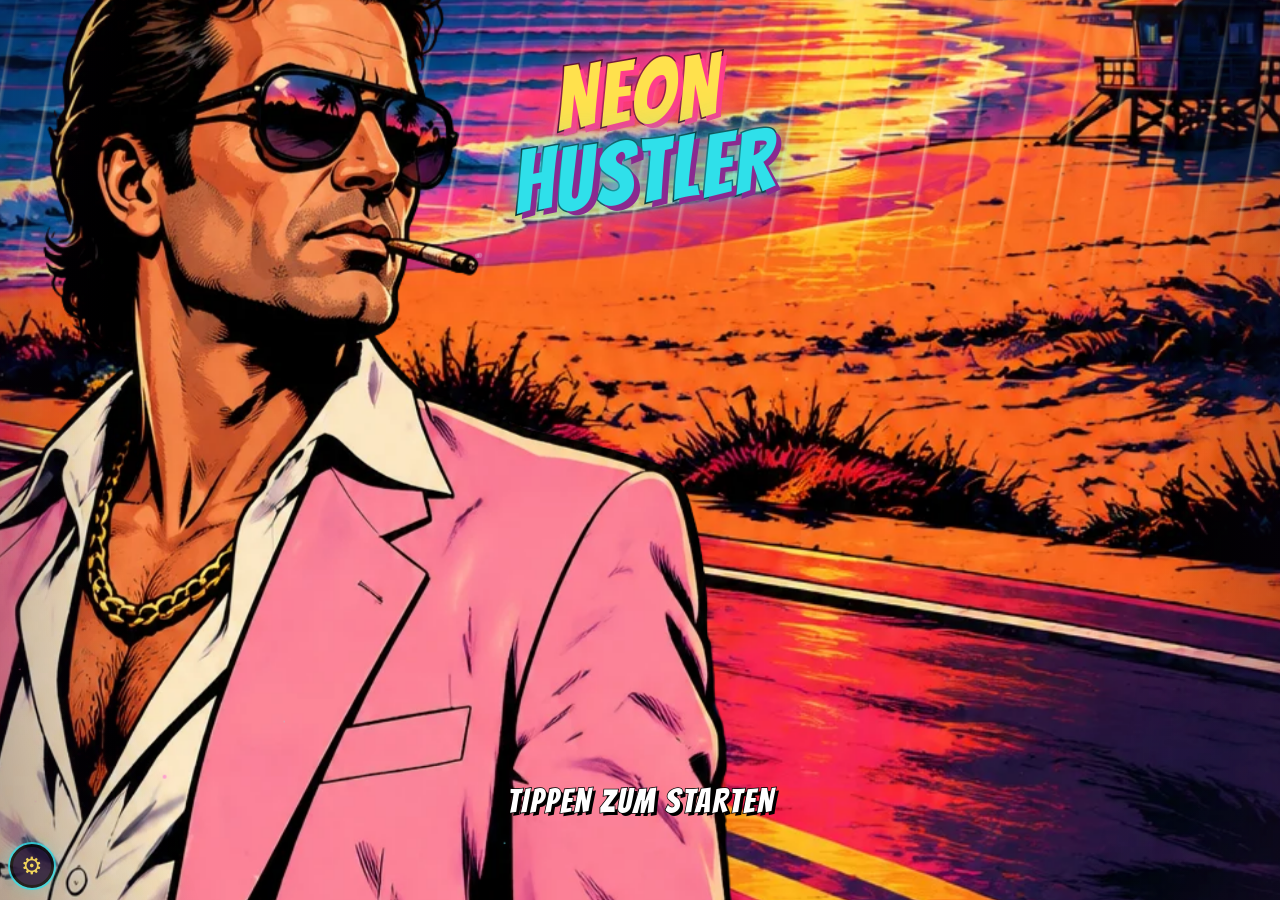
==== commit 900592c2: "Fähigkeiten-Baum, Ausrüstung aufwerten; NEXT: neuer Neon-Look fürs Hauptspiel Co-Authored-By: Claude" ====
--- a/index.html
+++ b/index.html
@@ -1748,7 +1748,7 @@
       const need=Object.entries(r.need).map(([k,v])=>`<i class="${cnt(k)>=v?'y':'n'}"><img src="${ico(k)}" alt="">${cnt(k)}/${v}</i>`).join('');
       const sub=r.id==='_bag'?(maxed?'Maximal ausgebaut':`${BAGS[BAGLV][0]}×${BAGS[BAGLV][1]} → ${BAGS[BAGLV+1][0]}×${BAGS[BAGLV+1][1]}`):(ITEMS[r.id].d||'');
       return `<div class="rcp"><img class="ri" src="${ico(r.id==='_bag'?'tasche':r.id)}" alt=""><div><b>${rname(r.id)}</b><small>${sub}</small><div class="need">${need}</div></div><button type="button" class="ok mk" data-a="craft" data-r="${r.id}" ${ok?'':'disabled'}>BAUEN</button></div>`;}).join('');
-    return `<span class="tag">STUFE ${UPG.werkbank+1}</span><h2>Werkbank</h2><p class="qline">Material bringst du von Einbrüchen mit. Fertiges landet im Spind.</p><div class="rlist">${rows}</div>
+    return `<span class="tag">STUFE ${UPG.werkbank+1}</span><h2>Werkbank</h2><p class="qline">Material bringst du von Einbrüchen mit. Fertiges landet im Spind.</p><div class="rlist">${rows}${gearHTML()}</div>
       <div class="row"><button type="button" class="no" data-a="close">Zurück</button>${UPG.werkbank<1?'<button type="button" class="ok" data-a="benchup">Ausbau $600</button>':''}</div>`;
   }
   function craft(id){const r=RECIPES.find(x=>x.id===id);if(!r)return;
@@ -2014,7 +2014,7 @@
   function openMeta(t){if(t)metaTab=t;$('metaov').classList.add('on');renderMeta();}
   function closeMeta(){$('metaov').classList.remove('on');saveGame();}
   function renderMeta(){roll();const P=$('metap');if(!P)return;
-    const tabs=[['daily','Aufgaben'],['season','Saison'],['ach','Erfolge'],['album','Album'],['pola','Fotos'],['bonus','Bonus'],['stats','Profil']];
+    const tabs=[['daily','Aufgaben'],['skill','Skills'],['season','Saison'],['ach','Erfolge'],['album','Album'],['pola','Fotos'],['bonus','Bonus'],['stats','Profil']];
     let body='';
     if(metaTab==='daily'){const sec=(title,box,pool,sub,stat)=>`<div class="mh">${title}<small>${sub}</small></div>`+box.ids.map(k=>{const M=pool.find(m=>m.k===k);const p=prog(M,box,k),done=p>=M.g,cl=box.cl.includes(k);
         return `<div class="mrow ${cl?'cl':''}"><div><b>${M.t}</b><div class="pb"><i style="width:${p/M.g*100}%"></i></div><small>${fmt(p)}/${fmt(M.g)} · ${rtxt(M.r)}</small></div>${cl?'<span>✔</span>':`<button type="button" ${done?'':'disabled'} data-mc="${stat}:${k}">HOLEN</button>`}</div>`;}).join('');
@@ -2547,6 +2547,67 @@
     .pola span{display:block;font-family:'Permanent Marker',cursive;color:#222;font-size:10px;line-height:1.1;padding:3px 1px 5px;min-height:24px}.pola.no{background:#2a1f3a}.pola.no i{display:flex;aspect-ratio:1;align-items:center;justify-content:center;font-style:normal;font-size:28px;color:#4b3a6e;background:#160d22}.pola.no span{color:#6b5a8e}`;document.head.appendChild(st9);
   function metaExtra(t){if(t==='pola')return polaHTML();if(t==='season'&&window.seasonHTML)return seasonHTML();return '';}
   function metaExtraBind(P){P.querySelectorAll('[data-polad]').forEach(b=>b.onclick=()=>{EMP.polaDone=1;cash+=25000;sfx('cash');hud();toastMsg('ALBUM KOMPLETT: +$25.000');renderMeta();});if(window.seasonBind)seasonBind(P);}
+  // ================= FÄHIGKEITEN =================
+  const SKB={stealth:{n:'SCHLEICHER',ic:'🥷',c:'#2fe0ea'},brawl:{n:'SCHLÄGER',ic:'👊',c:'#ff3d6e'},tech:{n:'TECHNIKER',ic:'🛠',c:'#ffe14d'}};
+  const SKL={
+    leise:['stealth','Leise Sohlen','👟','Deine Geräusche tragen 15 % weniger weit',3,0],
+    finger:['stealth','Flinke Finger','🖐','Durchsuchen geht 12 % schneller',3,0],
+    schatten:['stealth','Im Schatten','🌑','Wachen sehen 7 % weniger weit',3,2],
+    dietrich:['stealth','Meisterdieb','🗝','Größeres Feld beim Schlossknacken',3,4],
+    geist:['stealth','Geist','👻','Wachen werden 15 % langsamer misstrauisch',3,6],
+    hart:['brawl','Harter Hund','❤️','+15 Gesundheit im Einsatz',3,0],
+    wucht:['brawl','Wucht','💥','+8 % Trefferchance im Nahkampf',3,0],
+    sprint:['brawl','Sprinter','🏃','5 % schneller unterwegs',3,2],
+    schuetze:['brawl','Scharfschütze','🎯','+12 % Schaden mit Schusswaffen',3,4],
+    adrenalin:['brawl','Adrenalin','⚡','Unter 35 Gesundheit 15 % weniger Schaden',3,6],
+    zeit:['tech','Zeitplan','⏱','+30 Sekunden Einsatzzeit',3,0],
+    haendler:['tech','Händler','🤝','Hehler zahlen 4 % mehr',3,0],
+    hacker:['tech','Hacker','📹','Kameras erkennen dich 20 % langsamer',3,2],
+    funk:['tech','Polizeifunk','📻','Polizei braucht 6 Sekunden länger',3,4],
+    fahrer:['tech','Fluchtfahrer','🚗','+1 Leben in der Verfolgungsjagd',2,6]};
+  function skGet(){if(!EMP.sk)EMP.sk={};return EMP.sk;}
+  const skv=k=>skGet()[k]||0;
+  const skSpent=b=>Object.entries(skGet()).reduce((a,[k,v])=>a+(SKL[k]&&(!b||SKL[k][0]===b)?v:0),0);
+  const skPoints=()=>Math.max(0,lvl-1-skSpent());
+  let skMsg='';
+  function skillHTML(){const pts=skPoints();
+    return `<div class="mh">FÄHIGKEITEN<small>1 Punkt pro Stufe · spätere Fähigkeiten brauchen Punkte im selben Weg</small></div>
+      <div class="skpts ${pts?'has':''}">${pts?`<b>${pts}</b> ${pts===1?'Punkt':'Punkte'} frei`:'Keine Punkte frei – steig auf für mehr'}</div>${skMsg?`<div class="bzmsg">${skMsg}</div>`:''}
+      ${Object.entries(SKB).map(([b,B])=>`<div class="skb" style="--c:${B.c}"><div class="skh"><span>${B.ic}</span><b>${B.n}</b><small>${skSpent(b)} Punkte</small></div>
+        ${Object.entries(SKL).filter(([,s])=>s[0]===b).map(([k,s])=>{const r=skv(k),lock=skSpent(b)<s[5],max=r>=s[4];
+          return `<div class="skr ${lock?'lock':''} ${max?'max':''}"><span class="ski">${s[2]}</span><div><b>${s[1]}</b><small>${lock?`Braucht ${s[5]} Punkte in ${B.n}`:s[3]+' je Rang'}</small><div class="skd">${Array.from({length:s[4]},(_,i)=>`<i class="${i<r?'on':''}"></i>`).join('')}</div></div>
+            ${max?'<em>MAX</em>':lock?'<em>🔒</em>':`<button type="button" data-sk="${k}" ${pts?'':'disabled'}>+1</button>`}</div>`;}).join('')}</div>`).join('')}
+      ${skSpent()?`<button type="button" class="bzopt" data-skr="1">↺ Alle Punkte zurücksetzen · $${fmt(400*lvl)}</button>`:''}`;}
+  function skillBind(P){P.querySelectorAll('[data-sk]').forEach(b=>b.onclick=()=>{const k=b.dataset.sk,s=SKL[k];if(!skPoints()||skv(k)>=s[4]||skSpent(s[0])<s[5])return;skGet()[k]=skv(k)+1;sfx('stamp');track('skill');skMsg=`${s[2]} ${s[1]} – Rang ${skv(k)}`;renderMeta();metaBadge();});
+    P.querySelectorAll('[data-skr]').forEach(b=>b.onclick=()=>{const c=400*lvl;if(cash<c){skMsg='Zu wenig Geld zum Zurücksetzen.';return renderMeta();}cash-=c;EMP.sk={};sfx('whoosh');hud();skMsg='Alle Punkte sind wieder frei.';renderMeta();});}
+  const _mx=metaExtra,_mb=metaExtraBind;
+  metaExtra=function(t){return t==='skill'?skillHTML():_mx(t);};
+  metaExtraBind=function(P){_mb(P);skillBind(P);};
+  const _hp=heistPerks;heistPerks=function(){const p=_hp();p.sk=Object.assign({},skGet());return p;};
+  // ================= AUSRÜSTUNG AUFWERTEN =================
+  const GTIER=[['Standard','#cbbbe6'],['Verbessert','#7dffb2'],['Profi','#2fe0ea'],['Elite','#b98cff'],['Legendär','#ffd34d']];
+  const GEARUP={schlaeger:'+6 % Trefferchance',messer:'+6 % Trefferchance',schlagring:'+6 % Trefferchance',revolver:'+10 % Schaden',pistole:'+10 % Schaden',schrotflinte:'+10 % Schaden',uzi:'+10 % Schaden',
+    dietrich:'Größeres Feld beim Knacken',dietrich2:'Größeres Feld beim Knacken',brecheisen:'10 % schneller',bohrer:'10 % schneller'};
+  function gearGet(){if(!EMP.gear)EMP.gear={};return EMP.gear;}
+  const gearLv=id=>gearGet()[id]||0;
+  function gearCost(id,l){const v=Math.max(40,(ITEMS[id]&&ITEMS[id].v)||40);return {cash:Math.round(v*2.5*Math.pow(l+1,1.7)),need:l<2?{metall:3+l*2}:l<3?{metall:6,kabel:4}:{metall:8,platine:4}};}
+  const gearOwned=id=>STASH.includes(id)||Object.values(LOADOUT).includes(id);
+  function gearHTML(){const ids=Object.keys(GEARUP).filter(id=>ITEMS[id]&&(gearOwned(id)||gearLv(id)));
+    if(!ids.length)return `<div class="rcp lock"><span class="ri">⬆</span><div><b>Ausrüstung aufwerten</b><small>Sobald du Waffen oder Werkzeug besitzt, kannst du sie hier verbessern.</small></div></div>`;
+    return `<div class="gearh">⬆ AUSRÜSTUNG AUFWERTEN<small>Gilt für alle Teile dieser Sorte – auch für neu gebaute</small></div>`+ids.map(id=>{const l=gearLv(id),T=GTIER[l];
+      if(l>=4)return `<div class="rcp"><img class="ri" src="${ico(id)}" alt=""><div><b>${ITEMS[id].n} <span style="color:${T[1]}">· ${T[0]}</span></b><small>${GEARUP[id]} je Stufe · voll ausgebaut</small></div><span style="color:#ffd34d;font-family:Bangers,cursive">MAX</span></div>`;
+      const c=gearCost(id,l),ok=cash>=c.cash&&Object.entries(c.need).every(([k,v])=>cnt(k)>=v);
+      const need=Object.entries(c.need).map(([k,v])=>`<i class="${cnt(k)>=v?'y':'n'}"><img src="${ico(k)}" alt="">${cnt(k)}/${v}</i>`).join('')+`<i class="${cash>=c.cash?'y':'n'}">$${fmt(c.cash)}</i>`;
+      return `<div class="rcp"><img class="ri" src="${ico(id)}" alt=""><div><b>${ITEMS[id].n} <span style="color:${T[1]}">· ${T[0]}</span></b><small>${GEARUP[id]} je Stufe → <span style="color:${GTIER[l+1][1]}">${GTIER[l+1][0]}</span></small><div class="need">${need}</div></div><button type="button" class="ok mk" data-a="gearup" data-r="${id}" ${ok?'':'disabled'}>⬆</button></div>`;}).join('');}
+  acts.gearup=a=>{const id=a.dataset.r,l=gearLv(id);if(l>=4)return;const c=gearCost(id,l);if(cash<c.cash||!Object.entries(c.need).every(([k,v])=>cnt(k)>=v))return;
+    cash-=c.cash;Object.entries(c.need).forEach(([k,v])=>takeMat(k,v));gearGet()[id]=l+1;sfx('stamp');track('gearup');hud();open(benchHTML());toastMsg(`${ITEMS[id].n.toUpperCase()}: ${GTIER[l+1][0].toUpperCase()}`);};
+  ACHS.push(AC('sk5','5 Fähigkeitspunkte verteilt',()=>skSpent()>=5,{cash:1500}),AC('gearmax','Ein Teil auf Legendär',()=>Object.values(gearGet()).some(v=>v>=4),{cash:10000}));
+  const st12=document.createElement('style');st12.textContent=`.skpts{text-align:center;font-size:13px;color:#cbbbe6;background:#1d1030;border:1px solid #4b3a6e;border-radius:8px;padding:5px;margin-bottom:6px}.skpts.has{border-color:#ffe14d;color:#fff;box-shadow:0 0 12px rgba(255,225,77,.35)}.skpts b{font-family:'Bangers',cursive;font-size:22px;color:#ffe14d}
+    .skb{border:1px solid var(--c);border-radius:10px;padding:6px;margin-bottom:8px;background:rgba(0,0,0,.25)}.skh{display:flex;align-items:center;gap:6px;margin-bottom:4px}.skh span{font-size:20px}.skh b{font-family:'Bangers',cursive;font-size:19px;letter-spacing:1px;color:var(--c);flex:1}.skh small{font-size:11px;color:#cbbbe6}
+    .skr{display:flex;align-items:center;gap:8px;background:#1d1030;border-radius:8px;padding:5px 8px;margin-bottom:4px}.skr.lock{opacity:.45}.skr>div{flex:1;min-width:0}.skr b{display:block;font-size:13px}.skr small{display:block;font-size:10.5px;color:#cbbbe6;line-height:1.2}.ski{font-size:22px;width:28px;text-align:center}
+    .skd{display:flex;gap:3px;margin-top:3px}.skd i{width:16px;height:5px;border-radius:3px;background:#07030f;border:1px solid #4b3a6e}.skd i.on{background:var(--c);border-color:var(--c);box-shadow:0 0 6px var(--c)}
+    .skr button{background:var(--c);border:2px solid #000;border-radius:8px;font-family:'Bangers',cursive;font-size:18px;width:42px;height:34px;cursor:pointer}.skr button:disabled{opacity:.35}.skr em{font-style:normal;font-family:'Bangers',cursive;color:var(--c);font-size:14px}
+    .gearh{font-family:'Bangers',cursive;font-size:18px;letter-spacing:1px;color:#ffe14d;margin-top:8px}.gearh small{display:block;font-family:'Oswald',sans-serif;font-size:11px;color:#cbbbe6;letter-spacing:0}`;document.head.appendChild(st12);
   window.__continue=continueGame;window.__nhReady=true;roll();
   if(hasSave()){try{const d=JSON.parse(localStorage.getItem(SKEY));$('tap').innerHTML='TIPPEN ZUM WEITERSPIELEN<br><small style="font-size:.55em">Spielstand: Stufe '+d.lvl+'</small>';}catch(e){}}
   // ---------- Pixel-Einsatz (iframe) ----------
@@ -2562,7 +2623,7 @@
   window.addEventListener('message',e=>{
     const d=e.data||{}; const f=$('pixh'); if(!f||e.source!==f.contentWindow)return;
     const T=JSON.parse(f.dataset.t||'{}');
-    if(d.type==='heistReady'){f.contentWindow.postMessage({type:'heistStart',lo:Object.assign({},LOADOUT),cfg:{boss:T.boss,bossName:T.bossName,tod:(()=>{const h=new Date().getHours();return h>=6&&h<19?'day':'night';})(),rain:Math.random()<.25,crew:CREW_ON.slice(),base:T.base,owner:T.owner,kind:T.kind,type:T.type,diff:T.diff,seed:T.seed||Math.floor(Math.random()*1e9),name:T.name,bagW:BAGS[BAGLV][0],bagH:BAGS[BAGLV][1]+(heistPerks().bag?1:0),heat,perks:Object.assign(heistPerks(),{heat:(heistPerks().heat||0)+(VEHS[CAR].heat||0)}),outfit:Object.assign({},OUTFIT_EQ),car:carCfg()}},'*');return;}
+    if(d.type==='heistReady'){f.contentWindow.postMessage({type:'heistStart',lo:Object.assign({},LOADOUT),cfg:{gear:EMP.gear||{},boss:T.boss,bossName:T.bossName,tod:(()=>{const h=new Date().getHours();return h>=6&&h<19?'day':'night';})(),rain:Math.random()<.25,crew:CREW_ON.slice(),base:T.base,owner:T.owner,kind:T.kind,type:T.type,diff:T.diff,seed:T.seed||Math.floor(Math.random()*1e9),name:T.name,bagW:BAGS[BAGLV][0],bagH:BAGS[BAGLV][1]+(heistPerks().bag?1:0),heat,perks:Object.assign(heistPerks(),{heat:(heistPerks().heat||0)+(VEHS[CAR].heat||0)}),outfit:Object.assign({},OUTFIT_EQ),car:carCfg()}},'*');return;}
     if(d.type==='sfx'){if(window.NHA)NHA.sfx(d.n);return;}
     if(d.type==='mood'){if(window.NHA)NHA.mood(d.m);return;}
     if(d.type!=='heistEnd')return;
@@ -2618,7 +2679,7 @@
   // Dee kauft Beute
   // ---------- Verkaufen mit Auswahl ----------
   let SELL={rate:.6,who:'dee',sel:{},after:null};
-  function openSell(rate,who,after){SELL={rate,who,sel:{},after,dirty:Object.values(EMP.biz).some(x=>x.lv)};const ids=[...new Set(STASH.filter(id=>ITEMS[id]&&ITEMS[id].t==='loot'))];ids.forEach(id=>SELL.sel[id]=STASH.filter(x=>x===id).length);
+  function openSell(rate,who,after){rate=Math.min(1,rate*(1+.04*skv('haendler')));SELL={rate,who,sel:{},after,dirty:Object.values(EMP.biz).some(x=>x.lv)};const ids=[...new Set(STASH.filter(id=>ITEMS[id]&&ITEMS[id].t==='loot'))];ids.forEach(id=>SELL.sel[id]=STASH.filter(x=>x===id).length);
     if(!ids.length){toastMsg('KEINE BEUTE IM SPIND');if(after)after(0);return;}$('sellov').classList.add('on');renderSell();}
   function renderSell(){const P=$('sellp');const ids=[...new Set(STASH.filter(id=>ITEMS[id]&&ITEMS[id].t==='loot'))].sort((a,b)=>ITEMS[b].v-ITEMS[a].v);
     const R=SELL.dirty?Math.min(1,SELL.rate*1.4):SELL.rate;const tot=ids.reduce((s,id)=>s+Math.round(ITEMS[id].v*R)*(SELL.sel[id]||0),0);
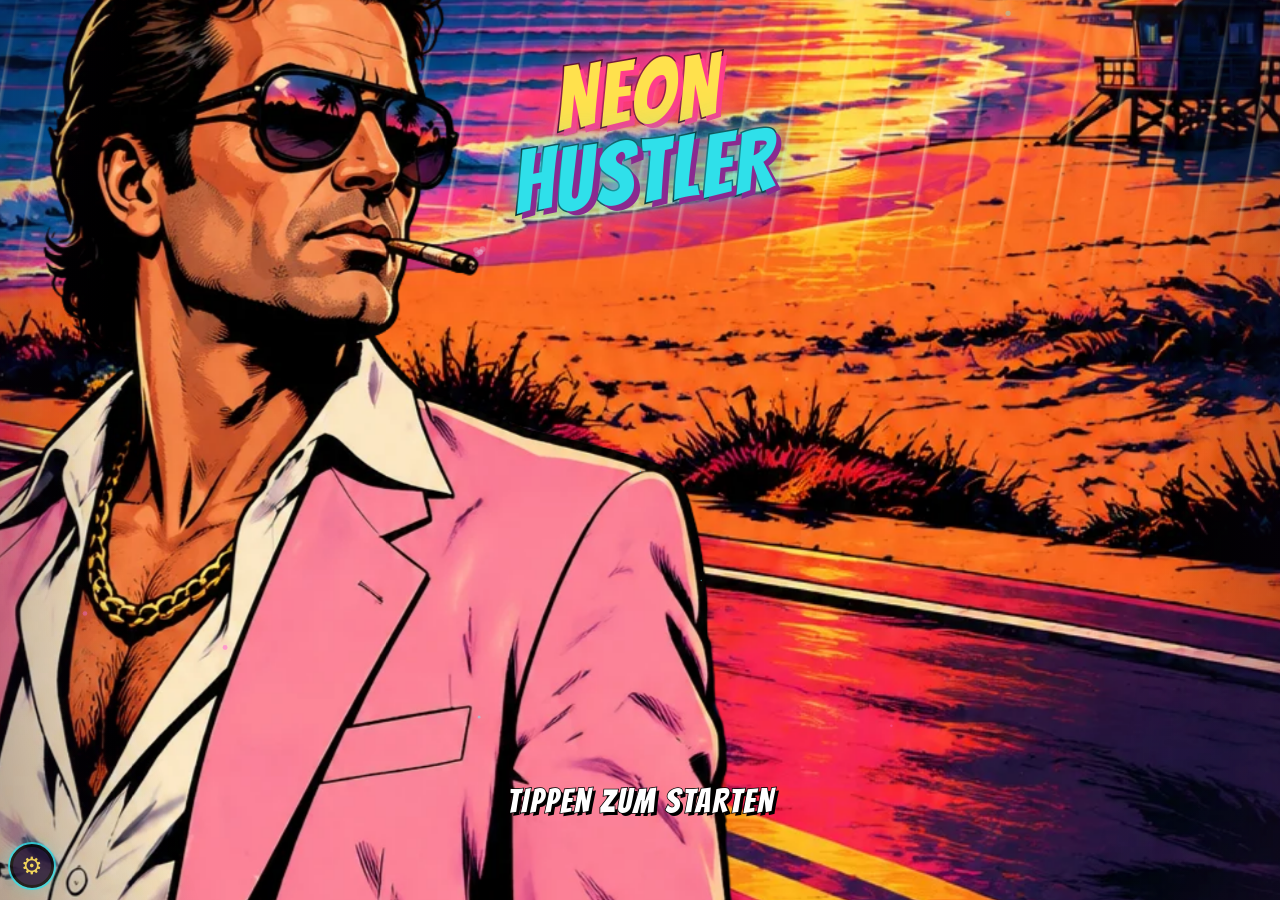
==== commit aef68190: "Heist-Planung vor dem Einsatz (6 Vorbereitungen, Minikarte) und wöchentlicher großer Coup mit 3 Vorb" ====
--- a/index.html
+++ b/index.html
@@ -517,6 +517,22 @@
   #inv .spcap>div{flex:1}#inv .spcap.full{border-color:#ff3d3d;background:#3a0f1a}
   #inv .spcap button,#inv .spbtn button{background:#0b0616;border:2px solid #ffe14d;color:#ffe14d;font-family:'Oswald',sans-serif;font-size:12px;padding:6px 8px;border-radius:6px;cursor:pointer}
   #inv .spbtn{display:flex;gap:6px;margin-top:6px}#inv .spbtn button{flex:1;border-color:#4b3a6e;color:#fff}#inv .spbtn .sptr.on{border-color:#ff3d3d;background:#3a0f1a}
+
+  #sheet .tgt.plan b{display:flex;justify-content:space-between;gap:8px}#sheet .tgt.plan b i{font-style:normal;color:#7dffb2;font-size:17px}
+  #sheet .tgt.plan{border-color:#4b3a6e}#sheet .tgt.plan.on{border-color:#7dffb2;background:linear-gradient(135deg,#0d3a2a,#1d1030);box-shadow:3px 3px 0 #7dffb2}
+  #sheet .plsum{display:flex;justify-content:space-between;align-items:center;gap:6px;font-size:12px;color:#c9bfe6;margin:6px 0 2px}#sheet .plsum b{color:#ffe14d;font-size:14px}
+  #sheet .tgt.bcoup{border-color:#b98cff;background:linear-gradient(135deg,#2a0f55,#1d1030 60%,#3a0f3a)}
+  #sheet .bcl{display:flex;flex-direction:column;gap:6px}
+  #sheet .bcst{display:flex;align-items:center;gap:8px;background:#1d1030;border:2px solid #4b3a6e;padding:6px 8px;text-align:left}
+  #sheet .bcst.ok{border-color:#7dffb2;opacity:.8}
+  #sheet .bcst>i{flex:none;width:28px;height:28px;border-radius:50%;background:#000;border:2px solid #b98cff;color:#ffe14d;font-style:normal;font-family:'Bangers',cursive;font-size:18px;display:flex;align-items:center;justify-content:center}
+  #sheet .bcst.ok>i{border-color:#7dffb2;color:#7dffb2}
+  #sheet .bcst>div{flex:1;display:flex;flex-direction:column;font-size:12px;color:#e4dcf5;min-width:0}
+  #sheet .bcst>div>b{font-family:'Bangers',cursive;font-size:18px;font-weight:400;letter-spacing:1px;color:#ffe14d}
+  #sheet .bcst small{color:#7ff6ff;font-size:11px}
+  #sheet .bcst>button{flex:none;width:auto;height:36px;padding:0 12px;font-size:16px}
+  #sheet .bcfin{margin-top:8px;border:2px solid #ffd34d;background:linear-gradient(135deg,#3a2400,#1d1030);padding:6px 10px;display:flex;flex-direction:column;text-align:left;font-size:12px;color:#e4dcf5}
+  #sheet .bcfin b{font-family:'Bangers',cursive;font-size:19px;font-weight:400;letter-spacing:1px;color:#ffd34d}#sheet .bcfin small{color:#7ff6ff}
   #sheet .tgt.coup{border-color:#ff9f43;background:linear-gradient(135deg,#3a1400,#1d1030)}
 
   #empire{position:fixed;left:calc(max(10px,env(safe-area-inset-left)) + 104px);bottom:max(12px,env(safe-area-inset-bottom));z-index:60;width:44px;height:44px;border-radius:50%;border:3px solid #000;background:#1d1030;font-size:20px;line-height:1;cursor:pointer;box-shadow:0 0 0 2px #7dffb2,0 0 14px rgba(125,255,178,.5);padding:0;opacity:.9}
@@ -1728,7 +1744,7 @@
     const list=TARGETS.map((x,i)=>{const lk=lvl<x.req;return `<button type="button" class="tgt ${lk?'lock':''}" data-a="plan" data-i="${i}"><b>${x.name}</b><span>${TINFO[x.type].n} · ${'★'.repeat(x.diff)}${'☆'.repeat(3-x.diff)} · ${TINFO[x.type].loot}</span><small>${lk?'ab Stufe '+x.req:'Energie '+x.e+' · zufälliger Grundriss'}${x.fac?` · <b style="color:${FACT[x.fac].col}">Auftrag ${FACT[x.fac].n} (+Ruf)</b>`:''}</small></button>`;}).join('');
     const bankOpen=Q>=17&&lvl>=7;
     const bank=Q>=17?`<button type="button" class="tgt gold ${bankOpen?'':'lock'}" data-a="bank"><b>★ FIRST PALM BANK</b><span>Akt-2-Finale · Tresor, Schließfächer, Goldwagen</span><small>${bankOpen?'Energie 5 · nimm deine Crew mit!':'ab Stufe 7'}</small></button>`:'';
-    return `<h2>Pinnwand</h2><p class="qline">Was du mitnimmst, kannst du verlieren. Jeder Einbruch hat einen neuen Grundriss.</p><div class="tlist">${coupCard()}${bank}${gold}${list}</div>${btns()}`;
+    return `<h2>Pinnwand</h2><p class="qline">Was du mitnimmst, kannst du verlieren. Jeder Einbruch hat einen neuen Grundriss.</p><div class="tlist">${bcCard()}${coupCard()}${bank}${gold}${list}</div>${btns()}`;
   }
   const RECIPES=[
     {id:'rauch',need:{chemie:3,klebeband:2}},{id:'medkit',need:{pillen:3,klebeband:2}},{id:'dietrich',need:{metall:3,klebeband:2}},
@@ -2608,6 +2624,80 @@
     .skd{display:flex;gap:3px;margin-top:3px}.skd i{width:16px;height:5px;border-radius:3px;background:#07030f;border:1px solid #4b3a6e}.skd i.on{background:var(--c);border-color:var(--c);box-shadow:0 0 6px var(--c)}
     .skr button{background:var(--c);border:2px solid #000;border-radius:8px;font-family:'Bangers',cursive;font-size:18px;width:42px;height:34px;cursor:pointer}.skr button:disabled{opacity:.35}.skr em{font-style:normal;font-family:'Bangers',cursive;color:var(--c);font-size:14px}
     .gearh{font-family:'Bangers',cursive;font-size:18px;letter-spacing:1px;color:#ffe14d;margin-top:8px}.gearh small{display:block;font-family:'Oswald',sans-serif;font-size:11px;color:#cbbbe6;letter-spacing:0}`;document.head.appendChild(st12);
+
+  // ---------- Heist-Planung ----------
+  const PLANS=[
+    {id:'grundriss',i:'🗺️',n:'Grundriss',d:'Minikarte: Räume, Ausgänge, Kisten und Tresor auf einen Blick.',c:100},
+    {id:'insider',i:'🤝',n:'Insider',d:'Ein Wachmann meldet sich „krank“ – eine Wache weniger.',c:280},
+    {id:'strom',i:'⚡',n:'Stromausfall',d:'Die ersten 90 s sind Kameras, Laser und Alarmanlage tot.',c:240},
+    {id:'code',i:'🔢',n:'Alarm-Code',d:'Die Alarmanlage ist schon aus, wenn du reinkommst.',c:200},
+    {id:'ablenk',i:'🚨',n:'Ablenkung',d:'Falscher Notruf am anderen Ende der Stadt: Die Polizei braucht 25 s länger.',c:160},
+    {id:'kanal',i:'🕳️',n:'Kanal',d:'Der Gullydeckel ist schon offen – leiser Ausgang ohne Brecheisen.',c:140}];
+  const PALARM={werkstatt:[0,0,1],lagerhalle:[0,1,1],viertel:[0,0,0]};
+  const planKey=T=>T?(T.kind||'gen')+':'+(T.seed||T.name):'';
+  const planCost=(p,T)=>Math.round(p.c*(.6+.4*(T.diff||1))*(1+lvl*.08)/10)*10;
+  function planOk(p,T){if(p.id==='code')return T.kind!=='golden'&&!!(PALARM[T.type]||[1,1,1])[Math.max(0,Math.min(2,(T.diff||1)-1))];
+    if(p.id==='kanal')return T.kind!=='golden';return true;}
+  let PLSEL={k:'',ids:[],paid:[]};const PLMAX=3;
+  function planFor(T){const o={};if(PLSEL.k===planKey(T)){PLSEL.paid.forEach(id=>o[id]=1);PLSEL={k:'',ids:[],paid:[]};}
+    if(T.bfin){const c=bcGet();if(c.st[0])o.safecode=1;if(c.st[1])o.strom=1;if(c.st[2]){o.nochase=1;o.insider=1;}o.big=1;}
+    return Object.keys(o).length?o:null;}
+  function planHTML(){const T=PEND;const tot=PLSEL.ids.filter(id=>!PLSEL.paid.includes(id)).reduce((s,id)=>s+planCost(PLANS.find(p=>p.id===id),T),0);
+    const rows=PLANS.filter(p=>planOk(p,T)).map(p=>{const on=PLSEL.ids.includes(p.id),paid=PLSEL.paid.includes(p.id);
+      return `<button type="button" class="tgt plan ${on?'on':''}" data-a="pltog" data-id="${p.id}"><b>${p.i} ${p.n}<i>${paid?'BEZAHLT':'$'+fmt(planCost(p,T))}</i></b><span>${p.d}</span></button>`;}).join('');
+    return `<h2>Planung</h2><p class="qline"><b style="color:#ffe14d">${T.name}</b> – Sal kennt Leute. Bis zu ${PLMAX} Vorbereitungen, bezahlt wird sofort.</p><div class="tlist">${rows}</div>
+      <div class="plsum"><span>${PLSEL.ids.length}/${PLMAX} gewählt</span><b>${tot?'Kosten: $'+fmt(tot):'Keine Kosten'}</b><span>Du hast $${fmt(cash)}</span></div>
+      ${btns(PLSEL.ids.length?(tot?'Bezahlen':'Weiter'):'Ohne Plan rein','plgo')}`;}
+  function openPlan(){const k=planKey(PEND);if(PLSEL.k!==k)PLSEL={k,ids:[],paid:[]};open(planHTML());}
+  acts.pltog=a=>{const id=a.dataset.id;if(PLSEL.paid.includes(id)){toastMsg('SCHON BEZAHLT');return;}const i=PLSEL.ids.indexOf(id);
+    if(i>=0)PLSEL.ids.splice(i,1);else{if(PLSEL.ids.length>=PLMAX){toastMsg('MAXIMAL '+PLMAX+' VORBEREITUNGEN');return;}PLSEL.ids.push(id);}sfx('tick');open(planHTML());};
+  acts.plgo=()=>{const T=PEND;const todo=PLSEL.ids.filter(id=>!PLSEL.paid.includes(id));const tot=todo.reduce((s,id)=>s+planCost(PLANS.find(p=>p.id===id),T),0);
+    if(cash<tot){toastMsg('ZU WENIG GELD');return;}if(tot){addReward(-tot,0,0);sfx('cash');track('plans',todo.length);}PLSEL.paid.push(...todo);close();invOpen0('heist');};
+  const invOpen0=invOpen;
+  invOpen=function(mode){if(mode==='heist'&&PEND&&PEND.kind!=='base'&&!PEND.practice){openPlan();return;}invOpen0(mode);};
+
+  // ---------- Der große Coup (mehrstufig, wöchentlich) ----------
+  const BCOUPS=[
+    {n:'Das Casino-Ding',t:'nachtclub',s:'Im Hinterzimmer vom „Flamingo“ wird jeden Freitag die Wochenkasse gezählt. Einmal im Leben, Kleiner.'},
+    {n:'Der Diamanten-Express',t:'juwelier',s:'Ein Kurier aus Antwerpen lagert seine Steine für eine Nacht im Tresor an der Ocean Avenue.'},
+    {n:'Villa Montoya',t:'villa',s:'Der alte Montoya ist auf seiner Yacht. Sein Safe ist es nicht.'},
+    {n:'Das Hafengold',t:'lagerhalle',s:'Halle 7, eine Lieferung ohne Papiere. Wer sie klaut, kann keiner anzeigen.'},
+    {n:'Der Schrauber-Schatz',t:'werkstatt',s:'In Rustys Werkstatt parkt die Mafia ihr Bargeld. Zwischen Ölfässern sucht niemand.'}];
+  const BSTEP=[
+    {n:'Die Akte',d:'Brich ein, finde die <b>Coup-Akte</b> in einer Kiste und bring sie raus.',b:'Tresor-Code bekannt'},
+    {n:'Generalprobe',d:'Zieh einen Einbruch durch, <b>ohne dass die Polizei gerufen wird</b>.',b:'Stromausfall (90 s)'},
+    {n:'Der Fluchtweg',d:'',b:'Keine Verfolgungsjagd · eine Wache weniger'}];
+  function wkey(){const d=new Date();d.setDate(d.getDate()-(d.getDay()+6)%7);return dkey(d);}
+  const bcCar=()=>lvl>=((TINFO.viertel||{}).req||99);
+  function bcGet(){const w=wkey();if(!EMP.bc||EMP.bc.w!==w){const R=srand('bc'+w);const av=BCOUPS.filter(c=>TINFO[c.t]&&lvl>=TINFO[c.t].req);const c=av[Math.floor(R()*av.length)]||BCOUPS[4];
+      EMP.bc={w,id:BCOUPS.indexOf(c),st:[0,0,0],done:0,seed:1+Math.floor(R()*1e9)};}return EMP.bc;}
+  const bcCash=()=>3000+lvl*600;
+  function bcCard(){if(Q<3)return '';const c=bcGet(),C=BCOUPS[c.id],n=c.st.filter(Boolean).length;
+    return `<button type="button" class="tgt bcoup ${c.done?'lock':''}" data-a="bigcoup"><b>💎 DER GROSSE COUP: ${C.n.toUpperCase()}</b><span>${TINFO[C.t].n} · ★★★ · 3 Vorbereitungen + Finale</span><small>${c.done?'Diese Woche erledigt – Montag kommt der nächste':'Vorbereitung '+n+'/3 · Beute ×2 · $'+fmt(bcCash())+' Bonus'}</small></button>`;}
+  function bcHTML(){const c=bcGet(),C=BCOUPS[c.id];const n=c.st.filter(Boolean).length;
+    const steps=BSTEP.map((s,i)=>{const d=i===2?(bcCar()?'Klau im <b>Viertel</b> einen Wagen und fahr damit weg.':'Schalte <b>2 Wachen</b> aus und entkomme.'):s.d;
+      return `<div class="bcst ${c.st[i]?'ok':''}"><i>${c.st[i]?'✔':i+1}</i><div><b>${s.n}</b><span>${d}</span><small>Bonus fürs Finale: ${s.b}</small></div>${c.st[i]||c.done?'':`<button type="button" data-a="bcprep" data-i="${i}">Los</button>`}</div>`;}).join('');
+    return `<h2>Der große Coup</h2><p class="qline"><b style="color:#ffe14d">${C.n}</b> – ${C.s}</p>
+      <div class="bcl">${steps}</div>
+      <div class="bcfin"><b>FINALE: ${TINFO[C.t].n} ★★★</b><span>Doppelte Beute in jeder Kiste · $${fmt(bcCash())} Bonus · seltene Kleidung · Polaroid</span><small>${c.done?'Erledigt. Montag gibt’s einen neuen Coup.':n?'Mit '+n+' von 3 Vorteilen. Jede Vorbereitung macht es leichter.':'Erst mindestens eine Vorbereitung erledigen.'}</small></div>
+      ${btns(n&&!c.done?'Finale starten (5 ⚡)':'','bcfin')}`;}
+  acts.bigcoup=()=>open(bcHTML());
+  acts.bcprep=a=>{const i=+a.dataset.i,c=bcGet(),C=BCOUPS[c.id];if(c.st[i]||c.done)return;if(spindBlock())return;
+    const av=Object.keys(TINFO).filter(x=>lvl>=TINFO[x].req&&x!=='bank'&&x!=='viertel');
+    const ty=i===2&&bcCar()?'viertel':i===0&&lvl>=TINFO[C.t].req?C.t:av[Math.floor(Math.random()*av.length)]||'werkstatt';
+    const T=mkTarget(ty);T.name='Coup-Vorbereitung: '+BSTEP[i].n;T.req=1;T.bstep=i;T.bw=c.w;if(i===0)T.obj='akte';delete T.fac;
+    if(nrg<T.e){toastMsg('ZU MÜDE – ERST AUSRUHEN');return;}PEND=T;close();invOpen('heist');};
+  acts.bcfin=()=>{const c=bcGet(),C=BCOUPS[c.id];if(c.done||!c.st.some(Boolean))return;if(spindBlock())return;if(nrg<5){toastMsg('ZU MÜDE – ERST AUSRUHEN');return;}
+    const ty=lvl>=TINFO[C.t].req?C.t:'werkstatt';PEND={kind:'gen',type:ty,name:C.n,diff:3,req:1,e:5,seed:c.seed,bfin:1,bw:c.w};close();invOpen('heist');};
+  function bcEnd(T,d){if(T.bstep==null&&!T.bfin)return '';const c=bcGet();if(T.bw!==c.w)return '';
+    if(T.bfin){if(c.done)return '';c.done=1;const rw=bcCash();addReward(rw,400,0);track('bigcoup');let o=`<b class="x" style="color:#ffd34d">💎 COUP GELUNGEN: +$${fmt(rw)} · +400 XP</b>`;
+      const own=new Set([...STASH,...Object.values(OUTFIT_EQ)]);const pool=Object.keys(ITEMS).filter(k=>ITEMS[k].rare&&!own.has(k));
+      if(pool.length){const k=pool[Math.floor(Math.random()*pool.length)];STASH.push(k);o+=`<b class="x" style="color:#ffe14d">★ SELTEN: ${ITEMS[k].n}</b>`;}
+      const po=polaDrop(true);if(po)o+=`<b class="x" style="color:#f4f1e8">📸 Polaroid: ${po[1]}</b>`;return o;}
+    const i=T.bstep;if(c.st[i])return '';
+    const ok=i===0?(d.bag||[]).includes('coupakte'):i===1?(d.alarm||0)<100:(T.type==='viertel'?!!d.stolen:(d.ko||0)>=2);
+    if(ok){c.st[i]=1;return `<b class="x" style="color:#ffd34d">💎 Vorbereitung „${BSTEP[i].n}“ erledigt – ${BSTEP[i].b}</b>`;}
+    return `<b class="h">Coup-Ziel verfehlt: ${i===0?'Akte nicht dabei':i===1?'Die Polizei wurde gerufen':T.type==='viertel'?'Kein Wagen geklaut':'Keine 2 Wachen ausgeschaltet'} – versuch’s nochmal.</b>`;}
   window.__continue=continueGame;window.__nhReady=true;roll();
   if(hasSave()){try{const d=JSON.parse(localStorage.getItem(SKEY));$('tap').innerHTML='TIPPEN ZUM WEITERSPIELEN<br><small style="font-size:.55em">Spielstand: Stufe '+d.lvl+'</small>';}catch(e){}}
   // ---------- Pixel-Einsatz (iframe) ----------
@@ -2615,7 +2705,7 @@
     let f=$('pixh'); if(f)f.remove();
     f=document.createElement('iframe'); f.id='pixh'; f.src='heist.html'; f.allow='fullscreen'; f.setAttribute('allowfullscreen','');
     f.style.cssText='position:fixed;inset:0;width:100%;height:100%;border:0;z-index:900;background:#05020b';
-    f.dataset.t=JSON.stringify(T);
+    T=Object.assign({},T,{plan:planFor(T)});f.dataset.t=JSON.stringify(T);
     if(window.NHA){NHA.sfx('door');NHA.mood('action');}
     wipeTo(()=>document.body.appendChild(f));
   }
@@ -2623,7 +2713,7 @@
   window.addEventListener('message',e=>{
     const d=e.data||{}; const f=$('pixh'); if(!f||e.source!==f.contentWindow)return;
     const T=JSON.parse(f.dataset.t||'{}');
-    if(d.type==='heistReady'){f.contentWindow.postMessage({type:'heistStart',lo:Object.assign({},LOADOUT),cfg:{gear:EMP.gear||{},boss:T.boss,bossName:T.bossName,tod:(()=>{const h=new Date().getHours();return h>=6&&h<19?'day':'night';})(),rain:Math.random()<.25,crew:CREW_ON.slice(),base:T.base,owner:T.owner,kind:T.kind,type:T.type,diff:T.diff,seed:T.seed||Math.floor(Math.random()*1e9),name:T.name,bagW:BAGS[BAGLV][0],bagH:BAGS[BAGLV][1]+(heistPerks().bag?1:0),heat,perks:Object.assign(heistPerks(),{heat:(heistPerks().heat||0)+(VEHS[CAR].heat||0)}),outfit:Object.assign({},OUTFIT_EQ),car:carCfg()}},'*');return;}
+    if(d.type==='heistReady'){f.contentWindow.postMessage({type:'heistStart',lo:Object.assign({},LOADOUT),cfg:{gear:EMP.gear||{},plan:T.plan||null,obj:T.obj||null,boss:T.boss,bossName:T.bossName,tod:(()=>{const h=new Date().getHours();return h>=6&&h<19?'day':'night';})(),rain:Math.random()<.25,crew:CREW_ON.slice(),base:T.base,owner:T.owner,kind:T.kind,type:T.type,diff:T.diff,seed:T.seed||Math.floor(Math.random()*1e9),name:T.name,bagW:BAGS[BAGLV][0],bagH:BAGS[BAGLV][1]+(heistPerks().bag?1:0),heat,perks:Object.assign(heistPerks(),{heat:(heistPerks().heat||0)+(VEHS[CAR].heat||0)}),outfit:Object.assign({},OUTFIT_EQ),car:carCfg()}},'*');return;}
     if(d.type==='sfx'){if(window.NHA)NHA.sfx(d.n);return;}
     if(d.type==='mood'){if(window.NHA)NHA.mood(d.m);return;}
     if(d.type!=='heistEnd')return;
@@ -2654,6 +2744,7 @@
       else if(T.raid&&window.NH_ONLINE){NH_ONLINE.raidFinish(T.raid,true).then(l=>{if(l>0){addReward(l,0,0);setTimeout(()=>toastMsg('TRESOR GEKNACKT: +$'+fmt(l)),1500);}else if(l===0)setTimeout(()=>toastMsg('TRESOR WAR LEER'),1500);});}
       if(FACTION&&window.NH_ONLINE)NH_ONLINE.factionPoints(Math.min(500,10+Math.round(val/100)+(typ==='bank'?150:0)));
       if(d.stolen&&VEHS[d.stolen]){track('stolen');if(GARAGE.includes(d.stolen)){const pv=Math.round(VEHS[d.stolen].v*.4);cash+=pv;pl+=`<b>🚗 ${VEHS[d.stolen].n} an Mags verkauft: +$${fmt(pv)}</b>`;}else{GARAGE.push(d.stolen);pl+=`<b class="x">🚗 Neu in der Garage: ${VEHS[d.stolen].n}</b>`;}}
+      pl+=bcEnd(T,d);
       html=`<div class="rbig">ENTKOMMEN!</div>${T.name}: erledigt.<div class="reward"><b>Beute $${val}</b><b class="x">+ ${xpG} XP</b>${d.heat?`<b class="h">+${d.heat} Heat</b>`:''}${pl}</div>${ml?`<div class="dsub">Material ins Lager: ${ml}</div>`:''}${T.coup?'<div class="dsub">Coup des Tages: XP ×1,5 und $300 Bonus!</div>':''}${spindFull()?'<div class="dsub" style="color:#ff6f6f">⚠ Dein Spind ist übervoll – verkauf Beute oder bau ihn aus, bevor du wieder losziehst.</div>':''}<div class="dsub">Alles liegt im Spind. Beute verkaufst du bei Dee, Material verbaust du an der Werkbank.</div>`;
     } else {
       const lost=Object.values(LOADOUT).filter(x=>x).length; const safe=LOADOUT.safe;
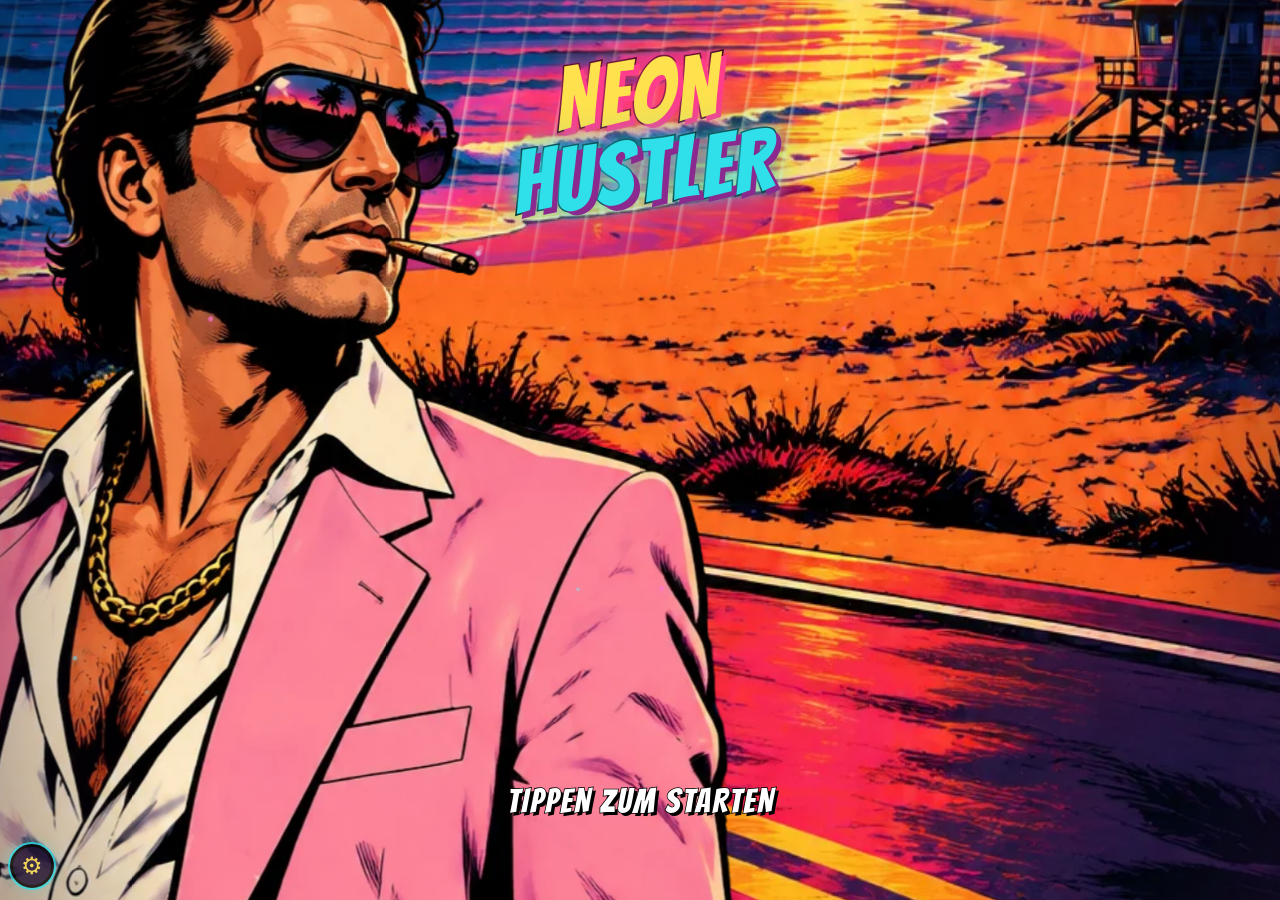
==== commit 2d83eb01: "Karriere: Freischaltungen nach Stufe, Meisterschaft pro Zieltyp mit Albtraum-Modus, Vitrine, Qualitä" ====
--- a/index.html
+++ b/index.html
@@ -533,6 +533,12 @@
   #sheet .bcst>button{flex:none;width:auto;height:36px;padding:0 12px;font-size:16px}
   #sheet .bcfin{margin-top:8px;border:2px solid #ffd34d;background:linear-gradient(135deg,#3a2400,#1d1030);padding:6px 10px;display:flex;flex-direction:column;text-align:left;font-size:12px;color:#e4dcf5}
   #sheet .bcfin b{font-family:'Bangers',cursive;font-size:19px;font-weight:400;letter-spacing:1px;color:#ffd34d}#sheet .bcfin small{color:#7ff6ff}
+
+  .kart{display:flex;gap:4px;margin-bottom:8px}.kart button{flex:1;height:34px;font-size:13px;background:#1d1030;color:#c9bfe6;border:2px solid #4b3a6e;font-family:'Oswald',sans-serif;font-weight:700}.kart button.on{border-color:#ffe14d;color:#ffe14d}
+  .vitb{background:#1d1030;border:2px solid #4b3a6e;border-radius:8px;padding:6px 8px;margin-bottom:6px}.vith b{font-family:'Bangers',cursive;font-weight:400;font-size:18px;letter-spacing:1px;color:#ffe14d}.vith b span{color:#ffd34d}.vith small{display:block;color:#7ff6ff;font-size:11px}
+  .vitg{display:grid;grid-template-columns:repeat(4,1fr);gap:5px;margin-top:5px}.vitg button{height:auto;padding:4px 2px;background:#0d0618;border:2px solid #4b3a6e;color:#fff;display:flex;flex-direction:column;align-items:center;font-size:11px;box-shadow:none}
+  .vitg button img{width:34px;height:34px;object-fit:contain}.vitg button.ok{border-color:#7dffb2}.vitg button:disabled{opacity:.6}.vitg button:not(:disabled){border-color:#ffe14d}.vitg button small{color:#c9bfe6;font-size:9px;white-space:nowrap;overflow:hidden;max-width:100%}
+  #sheet .tgt.plan.nm{border-color:#ff3d3d}#sheet .tgt.plan.nm.on{background:linear-gradient(135deg,#4a0a0a,#1d1030);box-shadow:3px 3px 0 #ff3d3d}#sheet .tgt.plan.lock b i{color:#ff9f43}
   #sheet .tgt.coup{border-color:#ff9f43;background:linear-gradient(135deg,#3a1400,#1d1030)}
 
   #empire{position:fixed;left:calc(max(10px,env(safe-area-inset-left)) + 104px);bottom:max(12px,env(safe-area-inset-bottom));z-index:60;width:44px;height:44px;border-radius:50%;border:3px solid #000;background:#1d1030;font-size:20px;line-height:1;cursor:pointer;box-shadow:0 0 0 2px #7dffb2,0 0 14px rgba(125,255,178,.5);padding:0;opacity:.9}
@@ -1446,7 +1452,7 @@
   let LOADOUT={weapon:null,tool1:null,tool2:null,q1:null,q2:null,safe:null};
   const SLOTN={weapon:'WAFFE',tool1:'WERKZEUG',tool2:'WERKZEUG',q1:'SCHNELL',q2:'SCHNELL',safe:'SICHER (1×1)'};
   const BAGW=4,BAGH=3; let BAG=[]; // {id,x,y}
-  const ico=id=>`it_${id}.webp`;
+  const ico=id=>`it_${String(id).split('~')[0]}.webp`;
   function slotFits(slot,id){const t=ITEMS[id].t;
     if(slot==='weapon')return t==='weapon'; if(slot.startsWith('tool'))return t==='tool'; if(slot.startsWith('q'))return t==='cons';
     if(slot==='safe')return ITEMS[id].w*ITEMS[id].h===1; return false;}
@@ -1503,7 +1509,7 @@
 
   // ---------- Heist-Zustand ----------
   let H=null;
-  const has=id=>Object.values(LOADOUT).includes(id);
+  const has=id=>Object.values(LOADOUT).some(x=>x&&x.split('~')[0]===id);
   const hasT=t=>Object.values(LOADOUT).some(id=>id&&ITEMS[id].t===t);
   const ROOMS={
     gasse:{n:'HINTERGASSE',img:'h_gasse.webp',spots:[
@@ -1770,7 +1776,7 @@
   function craft(id){const r=RECIPES.find(x=>x.id===id);if(!r)return;
     if(!Object.entries(r.need).every(([k,v])=>cnt(k)>=v))return;
     Object.entries(r.need).forEach(([k,v])=>{if(MATL.includes(k))takeMat(k,v);else for(let i=0;i<v;i++)STASH.splice(STASH.indexOf(k),1);});
-    if(id==='_bag'){BAGLV=Math.min(BAGS.length-1,BAGLV+1);toastMsg('RUCKSACK GRÖSSER!');}else{STASH.push(id);toastMsg(rname(id).toUpperCase()+' GEBAUT');}
+    if(id==='_bag'){BAGLV=Math.min(BAGS.length-1,BAGLV+1);toastMsg('RUCKSACK GRÖSSER!');}else{const q=qRoll(id,1+.25*(UPG.werkbank||0));STASH.push(q);toastMsg(q!==id?'★ '+ITEMS[q].n.toUpperCase()+'!':rname(id).toUpperCase()+' GEBAUT');}
     sfx('click');addReward(0,8,0);track('crafted');
     if(hasSet('werkzeug')&&id!=='_bag'&&Math.random()<.25){STASH.push(id);setTimeout(()=>toastMsg('GLÜCK: DOPPELT GEBAUT!'),900);}
     if(Q===4){Q=5;}
@@ -1948,7 +1954,7 @@
     klamotten:{n:'Kleiderschrank',ids:Object.keys(CLOTH),bonus:'+1 auf alle Werte'}};
   const hasSet=k=>ALBUMC.includes(k);
   const deeRate=()=>(hasSet('schmuck')?.7:.6)+PRESTIGE*.05;
-  const xpMul=()=>1+PRESTIGE*.15;
+  const xpMul=()=>1+PRESTIGE*.15+(EMP.vit?.04*vitT('kunst'):0);
   function albumScan(){let ch=false;[...STASH,...Object.values(LOADOUT),...Object.values(OUTFIT_EQ)].forEach(id=>{if(id&&ITEMS[id]&&!ALBUM.includes(id)){ALBUM.push(id);ch=true;}});if(ch)metaBadge();}
   // ---------- Belohnungen ----------
   const MATS=['metall','kabel','klebeband','chemie','platine','pillen'];
@@ -2030,7 +2036,7 @@
   function openMeta(t){if(t)metaTab=t;$('metaov').classList.add('on');renderMeta();}
   function closeMeta(){$('metaov').classList.remove('on');saveGame();}
   function renderMeta(){roll();const P=$('metap');if(!P)return;
-    const tabs=[['daily','Aufgaben'],['skill','Skills'],['season','Saison'],['ach','Erfolge'],['album','Album'],['pola','Fotos'],['bonus','Bonus'],['stats','Profil']];
+    const tabs=[['daily','Aufgaben'],['skill','Skills'],['kar','Karriere'],['season','Saison'],['ach','Erfolge'],['album','Album'],['pola','Fotos'],['bonus','Bonus'],['stats','Profil']];
     let body='';
     if(metaTab==='daily'){const sec=(title,box,pool,sub,stat)=>`<div class="mh">${title}<small>${sub}</small></div>`+box.ids.map(k=>{const M=pool.find(m=>m.k===k);const p=prog(M,box,k),done=p>=M.g,cl=box.cl.includes(k);
         return `<div class="mrow ${cl?'cl':''}"><div><b>${M.t}</b><div class="pb"><i style="width:${p/M.g*100}%"></i></div><small>${fmt(p)}/${fmt(M.g)} · ${rtxt(M.r)}</small></div>${cl?'<span>✔</span>':`<button type="button" ${done?'':'disabled'} data-mc="${stat}:${k}">HOLEN</button>`}</div>`;}).join('');
@@ -2607,7 +2613,7 @@
   function gearGet(){if(!EMP.gear)EMP.gear={};return EMP.gear;}
   const gearLv=id=>gearGet()[id]||0;
   function gearCost(id,l){const v=Math.max(40,(ITEMS[id]&&ITEMS[id].v)||40);return {cash:Math.round(v*2.5*Math.pow(l+1,1.7)),need:l<2?{metall:3+l*2}:l<3?{metall:6,kabel:4}:{metall:8,platine:4}};}
-  const gearOwned=id=>STASH.includes(id)||Object.values(LOADOUT).includes(id);
+  const gearOwned=id=>STASH.some(x=>x.split('~')[0]===id)||Object.values(LOADOUT).some(x=>x&&x.split('~')[0]===id);
   function gearHTML(){const ids=Object.keys(GEARUP).filter(id=>ITEMS[id]&&(gearOwned(id)||gearLv(id)));
     if(!ids.length)return `<div class="rcp lock"><span class="ri">⬆</span><div><b>Ausrüstung aufwerten</b><small>Sobald du Waffen oder Werkzeug besitzt, kannst du sie hier verbessern.</small></div></div>`;
     return `<div class="gearh">⬆ AUSRÜSTUNG AUFWERTEN<small>Gilt für alle Teile dieser Sorte – auch für neu gebaute</small></div>`+ids.map(id=>{const l=gearLv(id),T=GTIER[l];
@@ -2635,26 +2641,30 @@
     {id:'kanal',i:'🕳️',n:'Kanal',d:'Der Gullydeckel ist schon offen – leiser Ausgang ohne Brecheisen.',c:140}];
   const PALARM={werkstatt:[0,0,1],lagerhalle:[0,1,1],viertel:[0,0,0]};
   const planKey=T=>T?(T.kind||'gen')+':'+(T.seed||T.name):'';
-  const planCost=(p,T)=>Math.round(p.c*(.6+.4*(T.diff||1))*(1+lvl*.08)/10)*10;
+  const planCost=(p,T)=>Math.round(p.c*(.6+.4*(T.diff||1))*(1+lvl*.08)*(1-.08*vitT('nacht'))*(masLv(T.type)>=3?.8:1)/10)*10;
   function planOk(p,T){if(p.id==='code')return T.kind!=='golden'&&!!(PALARM[T.type]||[1,1,1])[Math.max(0,Math.min(2,(T.diff||1)-1))];
     if(p.id==='kanal')return T.kind!=='golden';return true;}
-  let PLSEL={k:'',ids:[],paid:[]};const PLMAX=3;
-  function planFor(T){const o={};if(PLSEL.k===planKey(T)){PLSEL.paid.forEach(id=>o[id]=1);PLSEL={k:'',ids:[],paid:[]};}
+  let PLSEL={k:'',ids:[],paid:[]};const PLV={grundriss:3,ablenk:4,kanal:5,code:6,strom:8,insider:10};const plMax=()=>lvl>=12?3:lvl>=7?2:1;
+  function planFor(T){const o={};if(PLSEL.k===planKey(T)){PLSEL.paid.forEach(id=>o[id]=1);if(PLSEL.nm){o.nm=1;o.big=1;}PLSEL={k:'',ids:[],paid:[]};}
+    if(T.type&&T.kind!=='base'&&masLv(T.type)>=5)o.more=1;
     if(T.bfin){const c=bcGet();if(c.st[0])o.safecode=1;if(c.st[1])o.strom=1;if(c.st[2]){o.nochase=1;o.insider=1;}o.big=1;}
     return Object.keys(o).length?o:null;}
   function planHTML(){const T=PEND;const tot=PLSEL.ids.filter(id=>!PLSEL.paid.includes(id)).reduce((s,id)=>s+planCost(PLANS.find(p=>p.id===id),T),0);
-    const rows=PLANS.filter(p=>planOk(p,T)).map(p=>{const on=PLSEL.ids.includes(p.id),paid=PLSEL.paid.includes(p.id);
+    const nmOk=T.kind!=='golden'&&masLv(T.type)>=10&&!T.bfin;
+    const rows=(nmOk?`<button type="button" class="tgt plan nm ${PLSEL.nm?'on':''}" data-a="plnm"><b>☠ Albtraum-Modus<i>${PLSEL.nm?'AN':'AUS'}</i></b><span>Härtere, bewaffnete Wachen, Polizei schneller da – dafür doppelte Beute, XP ×2 und dreifache Meisterschaft.</span></button>`:'')+PLANS.filter(p=>planOk(p,T)).map(p=>{const on=PLSEL.ids.includes(p.id),paid=PLSEL.paid.includes(p.id);
+      if(lvl<PLV[p.id])return `<div class="tgt plan lock"><b>🔒 ${p.n}<i>ab Stufe ${PLV[p.id]}</i></b><span>${p.d}</span></div>`;
       return `<button type="button" class="tgt plan ${on?'on':''}" data-a="pltog" data-id="${p.id}"><b>${p.i} ${p.n}<i>${paid?'BEZAHLT':'$'+fmt(planCost(p,T))}</i></b><span>${p.d}</span></button>`;}).join('');
-    return `<h2>Planung</h2><p class="qline"><b style="color:#ffe14d">${T.name}</b> – Sal kennt Leute. Bis zu ${PLMAX} Vorbereitungen, bezahlt wird sofort.</p><div class="tlist">${rows}</div>
-      <div class="plsum"><span>${PLSEL.ids.length}/${PLMAX} gewählt</span><b>${tot?'Kosten: $'+fmt(tot):'Keine Kosten'}</b><span>Du hast $${fmt(cash)}</span></div>
+    return `<h2>Planung</h2><p class="qline"><b style="color:#ffe14d">${T.name}</b> – Sal kennt Leute. Bis zu ${plMax()} Vorbereitungen, bezahlt wird sofort.${plMax()<3?' Mehr Plätze ab Stufe '+(plMax()<2?7:12)+'.':''}</p><div class="tlist">${rows}</div>
+      <div class="plsum"><span>${PLSEL.ids.length}/${plMax()} gewählt</span><b>${tot?'Kosten: $'+fmt(tot):'Keine Kosten'}</b><span>Du hast $${fmt(cash)}</span></div>
       ${btns(PLSEL.ids.length?(tot?'Bezahlen':'Weiter'):'Ohne Plan rein','plgo')}`;}
   function openPlan(){const k=planKey(PEND);if(PLSEL.k!==k)PLSEL={k,ids:[],paid:[]};open(planHTML());}
   acts.pltog=a=>{const id=a.dataset.id;if(PLSEL.paid.includes(id)){toastMsg('SCHON BEZAHLT');return;}const i=PLSEL.ids.indexOf(id);
-    if(i>=0)PLSEL.ids.splice(i,1);else{if(PLSEL.ids.length>=PLMAX){toastMsg('MAXIMAL '+PLMAX+' VORBEREITUNGEN');return;}PLSEL.ids.push(id);}sfx('tick');open(planHTML());};
+    if(i>=0)PLSEL.ids.splice(i,1);else{if(PLSEL.ids.length>=plMax()){toastMsg(plMax()<3?'MEHR PLÄTZE AB STUFE '+(plMax()<2?7:12):'MAXIMAL 3 VORBEREITUNGEN');return;}PLSEL.ids.push(id);}sfx('tick');open(planHTML());};
+  acts.plnm=()=>{PLSEL.nm=!PLSEL.nm;sfx('stamp');open(planHTML());};
   acts.plgo=()=>{const T=PEND;const todo=PLSEL.ids.filter(id=>!PLSEL.paid.includes(id));const tot=todo.reduce((s,id)=>s+planCost(PLANS.find(p=>p.id===id),T),0);
     if(cash<tot){toastMsg('ZU WENIG GELD');return;}if(tot){addReward(-tot,0,0);sfx('cash');track('plans',todo.length);}PLSEL.paid.push(...todo);close();invOpen0('heist');};
   const invOpen0=invOpen;
-  invOpen=function(mode){if(mode==='heist'&&PEND&&PEND.kind!=='base'&&!PEND.practice){openPlan();return;}invOpen0(mode);};
+  invOpen=function(mode){if(mode==='heist'&&PEND&&PEND.kind!=='base'&&!PEND.practice&&lvl>=3){openPlan();return;}invOpen0(mode);};
 
   // ---------- Der große Coup (mehrstufig, wöchentlich) ----------
   const BCOUPS=[
@@ -2672,7 +2682,7 @@
   function bcGet(){const w=wkey();if(!EMP.bc||EMP.bc.w!==w){const R=srand('bc'+w);const av=BCOUPS.filter(c=>TINFO[c.t]&&lvl>=TINFO[c.t].req);const c=av[Math.floor(R()*av.length)]||BCOUPS[4];
       EMP.bc={w,id:BCOUPS.indexOf(c),st:[0,0,0],done:0,seed:1+Math.floor(R()*1e9)};}return EMP.bc;}
   const bcCash=()=>3000+lvl*600;
-  function bcCard(){if(Q<3)return '';const c=bcGet(),C=BCOUPS[c.id],n=c.st.filter(Boolean).length;
+  function bcCard(){if(Q<3)return '';if(lvl<5)return `<div class="tgt lock"><b>🔒 DER GROSSE COUP</b><span>Mehrstufiger Wochen-Coup mit Finale.</span><small>ab Stufe 5</small></div>`;const c=bcGet(),C=BCOUPS[c.id],n=c.st.filter(Boolean).length;
     return `<button type="button" class="tgt bcoup ${c.done?'lock':''}" data-a="bigcoup"><b>💎 DER GROSSE COUP: ${C.n.toUpperCase()}</b><span>${TINFO[C.t].n} · ★★★ · 3 Vorbereitungen + Finale</span><small>${c.done?'Diese Woche erledigt – Montag kommt der nächste':'Vorbereitung '+n+'/3 · Beute ×2 · $'+fmt(bcCash())+' Bonus'}</small></button>`;}
   function bcHTML(){const c=bcGet(),C=BCOUPS[c.id];const n=c.st.filter(Boolean).length;
     const steps=BSTEP.map((s,i)=>{const d=i===2?(bcCar()?'Klau im <b>Viertel</b> einen Wagen und fahr damit weg.':'Schalte <b>2 Wachen</b> aus und entkomme.'):s.d;
@@ -2698,6 +2708,54 @@
     const ok=i===0?(d.bag||[]).includes('coupakte'):i===1?(d.alarm||0)<100:(T.type==='viertel'?!!d.stolen:(d.ko||0)>=2);
     if(ok){c.st[i]=1;return `<b class="x" style="color:#ffd34d">💎 Vorbereitung „${BSTEP[i].n}“ erledigt – ${BSTEP[i].b}</b>`;}
     return `<b class="h">Coup-Ziel verfehlt: ${i===0?'Akte nicht dabei':i===1?'Die Polizei wurde gerufen':T.type==='viertel'?'Kein Wagen geklaut':'Keine 2 Wachen ausgeschaltet'} – versuch’s nochmal.</b>`;}
+
+  // ---------- Karriere: Freischaltungen, Meisterschaft, Vitrine, Qualität ----------
+  const UNL=[[2,'🎯','Meisterschaft','Jeder Zieltyp hat eigene Stufen und Vorteile.'],[3,'🗺️','Heist-Planung','Erste Vorbereitung: Grundriss (1 Platz).'],[4,'🚨','Planung: Ablenkung',''],[4,'🖼️','Vitrine','Beute ausstellen für dauerhafte Boni.'],
+    [5,'💎','Der große Coup','Wochen-Coup mit 3 Vorbereitungen und Finale.'],[5,'🕳️','Planung: Kanal',''],[6,'◆','Qualitätsstufen','Gebaute und gefundene Ausrüstung kann besser ausfallen.'],[6,'🔢','Planung: Alarm-Code',''],
+    [7,'➕','2. Planungs-Platz',''],[8,'⚡','Planung: Stromausfall',''],[10,'🤝','Planung: Insider',''],[12,'➕','3. Planungs-Platz','']];
+  {const _ar=addReward;addReward=function(m,x,h){const l0=lvl;_ar(m,x,h);if(lvl>l0&&window.__nhReady){UNL.filter(u=>u[0]>l0&&u[0]<=lvl).forEach((u,i)=>setTimeout(()=>{sfx('stamp');toastMsg('NEU: '+u[2].toUpperCase());},2300*(i+1)));}};}
+  // Meisterschaft
+  const MASP=[[1,'+4 % XP je Stufe bei diesem Ziel'],[3,'Planung 20 % billiger'],[5,'+1 Beutestück in jeder Kiste'],[7,'1 Energie weniger'],[10,'☠ Albtraum-Modus wählbar']];
+  const masNeed=l=>Math.round(50*Math.pow(l,1.55));
+  function masGet(){if(!EMP.mas)EMP.mas={};return EMP.mas;}
+  function masInfo(t){let x=masGet()[t]||0,l=0;while(l<10&&x>=masNeed(l+1)){x-=masNeed(l+1);l++;}return{l,x,n:l<10?masNeed(l+1):0};}
+  const masLv=t=>lvl>=2&&t?masInfo(t).l:0;
+  function masEnd(T,d,xpG){const t=T.kind==='golden'?'golden':T.type;if(lvl<2||!t||T.kind==='base'||!TINFO[t])return '';const nm=!!(T.plan&&T.plan.nm);
+    const l0=masInfo(t).l;const g=(20+10*(T.diff||1)+((d.alarm||0)<60?10:0))*(nm?3:1);masGet()[t]=(masGet()[t]||0)+g;const l1=masInfo(t).l;
+    let o='';const bx=Math.round(xpG*(.04*l0+(nm?1:0)));if(bx>0){addReward(0,bx,0);o+=`<b class="x">+${bx} XP ${nm?'Albtraum & ':''}Meisterschaft</b>`;}
+    o+=`<b style="color:#7ff6ff">🎯 ${TINFO[t].n}: +${g} Meisterschaft</b>`;
+    if(l1>l0){const pk=MASP.find(p=>p[0]===l1);o+=`<b class="x" style="color:#ffd34d">🎯 ${TINFO[t].n} MEISTER-STUFE ${l1}${pk?' – '+pk[1]:''}</b>`;track('mastery',l1-l0);}return o;}
+  {const _mk=mkTarget;mkTarget=function(type){const T=_mk(type);if(masLv(type)>=7)T.e=Math.max(1,T.e-1);return T;};}
+  // Vitrine
+  const VIT=[{k:'schmuck',i:'💍',n:'Schmuckkästchen',ids:['ring','goldkette','collier','uhr'],b:'Hehler zahlen +3 % je Stufe'},
+    {k:'kunst',i:'🖼️',n:'Kunstkammer',ids:['gemaelde','diamant','gold'],b:'+4 % XP auf alles je Stufe'},
+    {k:'nacht',i:'🎰',n:'Nachtleben',ids:['chips','zigarren','aktenkoffer','elektronik'],b:'Planung 8 % billiger je Stufe'}];
+  const VITN=[1,4,10];
+  function vitGet(){if(!EMP.vit)EMP.vit={};return EMP.vit;}
+  function vitT(k){if(lvl<4)return 0;const V=VIT.find(v=>v.k===k),g=vitGet();let t=0;while(t<3&&V.ids.every(id=>(g[id]||0)>=VITN[t]))t++;return t;}
+  // Qualität
+  const QN=[null,['Gut','#7dffb2'],['Meisterstück','#b98cff'],['Unikat','#ffd34d']];
+  const qb=id=>String(id).split('~')[0],qv=id=>+(String(id).split('~')[1]||0);
+  Object.keys(GEARUP).forEach(id=>{const B=ITEMS[id];if(!B)return;for(let q=1;q<=3;q++)ITEMS[id+'~'+q]=Object.assign({},B,{n:B.n+' '+'◆'.repeat(q),v:Math.round(B.v*(1+q*.8)),q,d:`${QN[q][0]}: wirkt im Einsatz wie +${q} Aufwertungsstufe${q>1?'n':''}. ${B.d||''}`});});
+  function qRoll(id,f){if(lvl<6||!GEARUP[id]||!ITEMS[id+'~1'])return id;const r=Math.random()/(f||1);const q=r<.012?3:r<.06?2:r<.2?1:0;if(q)track('quality');if(q===3)track('unikat');return q?id+'~'+q:id;}
+  function loBase(){const o={};Object.keys(LOADOUT).forEach(k=>o[k]=LOADOUT[k]?qb(LOADOUT[k]):null);return o;}
+  function gearQ(){const g=Object.assign({},EMP.gear||{});Object.values(LOADOUT).forEach(id=>{if(id&&qv(id))g[qb(id)]=(g[qb(id)]||0)+qv(id);});return g;}
+  // Karriere-Tab
+  let karTab='mas',karMsg='';
+  function karHTML(){const tb=[['mas','🎯 Meister'],['vit','🖼️ Vitrine'],['weg','🔓 Aufstieg']].map(([k,n])=>`<button type="button" class="${karTab===k?'on':''}" data-kt="${k}">${n}</button>`).join('');let b='';
+    if(karTab==='mas'){if(lvl<2)b='<div class="mrow"><div><b>🔒 Meisterschaft</b><small>ab Stufe 2</small></div></div>';else b=`<div class="mh">MEISTERSCHAFT<small>Jeder Einbruch zählt für seinen Zieltyp</small></div>`+Object.keys(TINFO).map(t=>{const m=masInfo(t);const nx=MASP.find(p=>p[0]>m.l);
+        return `<div class="mrow"><div><b>${TINFO[t].n} <span style="color:#7ff6ff">· Stufe ${m.l}${m.l>=10?' MAX':''}</span></b><div class="pb"><i style="width:${m.n?m.x/m.n*100:100}%"></i></div><small>${m.n?m.x+'/'+m.n:'Meister'}${nx?' · Stufe '+nx[0]+': '+nx[1]:''}</small></div></div>`;}).join('')+`<div class="mh">VORTEILE<small></small></div>`+MASP.map(p=>`<div class="mrow"><div><b>Stufe ${p[0]}</b><small>${p[1]}</small></div></div>`).join('');}
+    if(karTab==='vit'){if(lvl<4)b='<div class="mrow"><div><b>🔒 Vitrine</b><small>ab Stufe 4 – Beute ausstellen für dauerhafte Boni</small></div></div>';else{const g=vitGet();b=`<div class="mh">VITRINE<small>Ausgestellte Beute bleibt für immer dort</small></div>${karMsg?`<div class="mrow cl"><div><b>${karMsg}</b></div></div>`:''}`+VIT.map(V=>{const t=vitT(V.k);
+        return `<div class="vitb"><div class="vith"><b>${V.i} ${V.n} <span>${'★'.repeat(t)}${'☆'.repeat(3-t)}</span></b><small>${V.b}${t<3?' · nächste Stufe: je '+VITN[t]+' Stück':' · voll'}</small></div><div class="vitg">`+V.ids.map(id=>{const h=g[id]||0,own=STASH.filter(x=>x===id).length,need=t<3?VITN[t]:VITN[2];
+          return `<button type="button" class="${h>=need?'ok':''}" data-vit="${id}" ${own&&t<3&&h<VITN[2]?'':'disabled'}><img src="${ico(id)}" alt=""><b>${Math.min(h,need)}/${need}</b><small>${own?'+'+own+' im Spind':ITEMS[id].n}</small></button>`;}).join('')+`</div></div>`;}).join('');}}
+    if(karTab==='weg'){b=`<div class="mh">AUFSTIEG<small>Du bist Stufe ${lvl}</small></div>`+UNL.map(u=>`<div class="mrow ${lvl>=u[0]?'cl':''}"><div><b>${lvl>=u[0]?'✔':'🔒'} ${u[1]} ${u[2]}</b><small>Stufe ${u[0]}${u[3]?' · '+u[3]:''}</small></div></div>`).join('');}
+    return `<div class="kart">${tb}</div>${b}`;}
+  function karBind(P){P.querySelectorAll('[data-kt]').forEach(x=>x.onclick=()=>{karTab=x.dataset.kt;karMsg='';renderMeta();});
+    P.querySelectorAll('[data-vit]').forEach(x=>x.onclick=()=>{const id=x.dataset.vit,g=vitGet();const V=VIT.find(v=>v.ids.includes(id)),t0=vitT(V.k);let n=0;while(STASH.includes(id)&&(g[id]||0)<VITN[2]&&(g[id]||0)<VITN[Math.min(2,t0)]){STASH.splice(STASH.indexOf(id),1);g[id]=(g[id]||0)+1;n++;}
+      if(!n)return;sfx('stamp');track('vitrine',n);const t1=vitT(V.k);karMsg=t1>t0?`${V.n} Stufe ${t1}: ${V.b}`:`${n}× ${ITEMS[id].n} ausgestellt`;if(t1>t0){sfx('cash');addReward(0,60*t1,0);}saveGame();renderMeta();});}
+  {const _mx2=metaExtra,_mb2=metaExtraBind;metaExtra=function(t){return t==='kar'?karHTML():_mx2(t);};metaExtraBind=function(P){_mb2(P);karBind(P);};}
+  ACHS.push(AC('mas5','Meister-Stufe 5 bei einem Ziel',()=>Object.keys(TINFO).some(t=>masInfo(t).l>=5),{cash:4000}),AC('mas10','Meister-Stufe 10 bei einem Ziel',()=>Object.keys(TINFO).some(t=>masInfo(t).l>=10),{cash:20000}),
+    AC('vit1','Eine Vitrine auf Stufe 1',()=>VIT.some(V=>vitT(V.k)>=1),{cash:2000}),AC('vit3','Eine Vitrine voll',()=>VIT.some(V=>vitT(V.k)>=3),{cash:15000}),AC('unikat','Ein Unikat besitzen',()=>(STAT.unikat||0)>=1,{cash:8000}));
   window.__continue=continueGame;window.__nhReady=true;roll();
   if(hasSave()){try{const d=JSON.parse(localStorage.getItem(SKEY));$('tap').innerHTML='TIPPEN ZUM WEITERSPIELEN<br><small style="font-size:.55em">Spielstand: Stufe '+d.lvl+'</small>';}catch(e){}}
   // ---------- Pixel-Einsatz (iframe) ----------
@@ -2713,7 +2771,7 @@
   window.addEventListener('message',e=>{
     const d=e.data||{}; const f=$('pixh'); if(!f||e.source!==f.contentWindow)return;
     const T=JSON.parse(f.dataset.t||'{}');
-    if(d.type==='heistReady'){f.contentWindow.postMessage({type:'heistStart',lo:Object.assign({},LOADOUT),cfg:{gear:EMP.gear||{},plan:T.plan||null,obj:T.obj||null,boss:T.boss,bossName:T.bossName,tod:(()=>{const h=new Date().getHours();return h>=6&&h<19?'day':'night';})(),rain:Math.random()<.25,crew:CREW_ON.slice(),base:T.base,owner:T.owner,kind:T.kind,type:T.type,diff:T.diff,seed:T.seed||Math.floor(Math.random()*1e9),name:T.name,bagW:BAGS[BAGLV][0],bagH:BAGS[BAGLV][1]+(heistPerks().bag?1:0),heat,perks:Object.assign(heistPerks(),{heat:(heistPerks().heat||0)+(VEHS[CAR].heat||0)}),outfit:Object.assign({},OUTFIT_EQ),car:carCfg()}},'*');return;}
+    if(d.type==='heistReady'){f.contentWindow.postMessage({type:'heistStart',lo:loBase(),cfg:{gear:gearQ(),plan:T.plan||null,obj:T.obj||null,boss:T.boss,bossName:T.bossName,tod:(()=>{const h=new Date().getHours();return h>=6&&h<19?'day':'night';})(),rain:Math.random()<.25,crew:CREW_ON.slice(),base:T.base,owner:T.owner,kind:T.kind,type:T.type,diff:T.diff,seed:T.seed||Math.floor(Math.random()*1e9),name:T.name,bagW:BAGS[BAGLV][0],bagH:BAGS[BAGLV][1]+(heistPerks().bag?1:0),heat,perks:Object.assign(heistPerks(),{heat:(heistPerks().heat||0)+(VEHS[CAR].heat||0)}),outfit:Object.assign({},OUTFIT_EQ),car:carCfg()}},'*');return;}
     if(d.type==='sfx'){if(window.NHA)NHA.sfx(d.n);return;}
     if(d.type==='mood'){if(window.NHA)NHA.mood(d.m);return;}
     if(d.type!=='heistEnd')return;
@@ -2725,8 +2783,8 @@
     if(d.res==='escape'){
       const bag=(d.bag||[]).filter(known); const plans=bag.filter(id=>id==='bauplan').length; const items=bag.filter(id=>id!=='bauplan');
       const val=items.reduce((s,id)=>s+(ITEMS[id].t==='mat'||ITEMS[id].t==='cloth'?0:ITEMS[id].v),0);
-      items.forEach(id=>STASH.push(id));
-      Object.values(d.lo||{}).forEach(id=>{if(id&&known(id))STASH.push(id);});
+      items.forEach(id=>STASH.push(qRoll(id,1.5)));
+      Object.entries(d.lo||{}).forEach(([k,id])=>{if(id&&known(id)){const o=LOADOUT[k];STASH.push(o&&qb(o)===id?o:id);}});
       Object.keys(LOADOUT).forEach(k=>LOADOUT[k]=null);
       track('heists');track('searched',d.searched||0);track('ko',d.ko||0);if((d.alarm||0)<60)track('clean');track('loot',val);
       let xpG=(XPB[typ]||40)+Math.min(80,Math.round(val/60));if(hasSet('luxus'))xpG=Math.round(xpG*1.1);if(T.coup){xpG=Math.round(xpG*1.5);cash+=300;DAILYCOUP=T.coup;}
@@ -2744,7 +2802,7 @@
       else if(T.raid&&window.NH_ONLINE){NH_ONLINE.raidFinish(T.raid,true).then(l=>{if(l>0){addReward(l,0,0);setTimeout(()=>toastMsg('TRESOR GEKNACKT: +$'+fmt(l)),1500);}else if(l===0)setTimeout(()=>toastMsg('TRESOR WAR LEER'),1500);});}
       if(FACTION&&window.NH_ONLINE)NH_ONLINE.factionPoints(Math.min(500,10+Math.round(val/100)+(typ==='bank'?150:0)));
       if(d.stolen&&VEHS[d.stolen]){track('stolen');if(GARAGE.includes(d.stolen)){const pv=Math.round(VEHS[d.stolen].v*.4);cash+=pv;pl+=`<b>🚗 ${VEHS[d.stolen].n} an Mags verkauft: +$${fmt(pv)}</b>`;}else{GARAGE.push(d.stolen);pl+=`<b class="x">🚗 Neu in der Garage: ${VEHS[d.stolen].n}</b>`;}}
-      pl+=bcEnd(T,d);
+      pl+=bcEnd(T,d)+masEnd(T,d,xpG);
       html=`<div class="rbig">ENTKOMMEN!</div>${T.name}: erledigt.<div class="reward"><b>Beute $${val}</b><b class="x">+ ${xpG} XP</b>${d.heat?`<b class="h">+${d.heat} Heat</b>`:''}${pl}</div>${ml?`<div class="dsub">Material ins Lager: ${ml}</div>`:''}${T.coup?'<div class="dsub">Coup des Tages: XP ×1,5 und $300 Bonus!</div>':''}${spindFull()?'<div class="dsub" style="color:#ff6f6f">⚠ Dein Spind ist übervoll – verkauf Beute oder bau ihn aus, bevor du wieder losziehst.</div>':''}<div class="dsub">Alles liegt im Spind. Beute verkaufst du bei Dee, Material verbaust du an der Werkbank.</div>`;
     } else {
       const lost=Object.values(LOADOUT).filter(x=>x).length; const safe=LOADOUT.safe;
@@ -2770,7 +2828,7 @@
   // Dee kauft Beute
   // ---------- Verkaufen mit Auswahl ----------
   let SELL={rate:.6,who:'dee',sel:{},after:null};
-  function openSell(rate,who,after){rate=Math.min(1,rate*(1+.04*skv('haendler')));SELL={rate,who,sel:{},after,dirty:Object.values(EMP.biz).some(x=>x.lv)};const ids=[...new Set(STASH.filter(id=>ITEMS[id]&&ITEMS[id].t==='loot'))];ids.forEach(id=>SELL.sel[id]=STASH.filter(x=>x===id).length);
+  function openSell(rate,who,after){rate=Math.min(1,rate*(1+.04*skv('haendler'))*(1+.03*vitT('schmuck')));SELL={rate,who,sel:{},after,dirty:Object.values(EMP.biz).some(x=>x.lv)};const ids=[...new Set(STASH.filter(id=>ITEMS[id]&&ITEMS[id].t==='loot'))];ids.forEach(id=>SELL.sel[id]=STASH.filter(x=>x===id).length);
     if(!ids.length){toastMsg('KEINE BEUTE IM SPIND');if(after)after(0);return;}$('sellov').classList.add('on');renderSell();}
   function renderSell(){const P=$('sellp');const ids=[...new Set(STASH.filter(id=>ITEMS[id]&&ITEMS[id].t==='loot'))].sort((a,b)=>ITEMS[b].v-ITEMS[a].v);
     const R=SELL.dirty?Math.min(1,SELL.rate*1.4):SELL.rate;const tot=ids.reduce((s,id)=>s+Math.round(ITEMS[id].v*R)*(SELL.sel[id]||0),0);
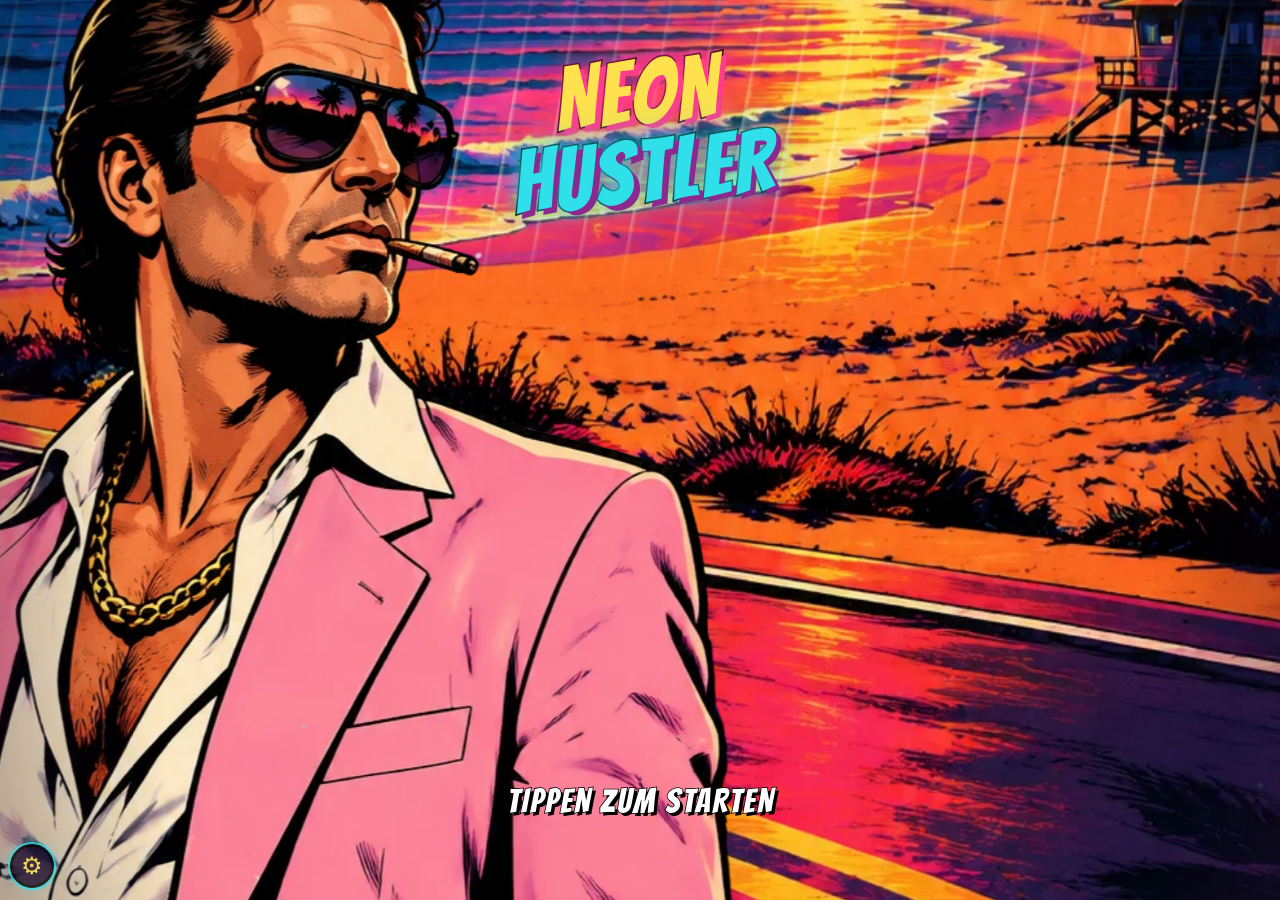
==== commit db10eb35: "Fix: Neues Spiel löscht den Spielstand wirklich (Speichern beim Neuladen hat ihn zurückgeschrieben) " ====
--- a/index.html
+++ b/index.html
@@ -1911,7 +1911,7 @@
   setInterval(regen,10000);
   // ---------- Speichern ----------
   const SKEY='nh_save_v1';let saveT=0;
-  function saveGame(){clearTimeout(saveT);saveT=setTimeout(()=>{if(scene==='start'||scene==='intro')return;
+  function saveGame(){clearTimeout(saveT);saveT=setTimeout(()=>{if(window.__nhWipe||scene==='start'||scene==='intro')return;
     try{localStorage.setItem(SKEY,JSON.stringify(snap()));}catch(e){}},400);}
   function snap(){return {v:1,t:Date.now(),cash,nrg,jobTaken,job,xp,lvl,heat,buff,Q,BAGLV,KNOWN,TARGETS,STASH,LOADOUT,OUTFIT_EQ,FACTION,REP,CREW,CREW_ON,UPG,NMAX,lastRegen,JOB,STAT,DAILY,WEEKLY,LOGIN,ACH,ALBUM,ALBUMC,PRESTIGE,ADS,DAILYCOUP,EMP,GARAGE,CAR,MAT};}
   function hasSave(){try{return !!localStorage.getItem(SKEY);}catch(e){return false;}}
@@ -1921,7 +1921,7 @@
     MAT=d.MAT||{};CREW.splice(0,CREW.length,...(d.CREW||[]));CREW_ON.splice(0,CREW_ON.length,...(d.CREW_ON||[]));TARGETS.splice(0,TARGETS.length,...(d.TARGETS||[]));
     if(d.JOB){JOB=d.JOB;clearInterval(jobTimer);jobTimer=setInterval(renderJob,250);}
     return true;}
-  window.addEventListener('pagehide',()=>{clearTimeout(saveT);if(scene!=='start'&&scene!=='intro')try{localStorage.setItem(SKEY,JSON.stringify(snap()));}catch(e){}});
+  window.addEventListener('pagehide',()=>{clearTimeout(saveT);if(window.__nhWipe)return;if(scene!=='start'&&scene!=='intro')try{localStorage.setItem(SKEY,JSON.stringify(snap()));}catch(e){}});
   function continueGame(){loadGame();regen();wipeTo(()=>{show('hide');enterHideout();
       $('h-phone').classList.toggle('alert',job===0||CALLS.includes(Q));$('h-door').classList.toggle('alert',job===1||job===2);hud();renderJob();
       setTimeout(()=>{roll();if(loginState().can)openMeta('bonus');else toastMsg('WILLKOMMEN ZURÜCK');},900);});}
@@ -2894,7 +2894,7 @@
     upd();$('sInstTxt').style.color='#ffe14d';};
   window.addEventListener('appinstalled',()=>{$('sInstTxt').textContent='Installiert ✔';});
   $('sFull').onclick=async()=>{try{if(document.fullscreenElement)await document.exitFullscreen();else await document.documentElement.requestFullscreen();}catch(e){}};
-  let rs=0;$('sReset').onclick=()=>{if(rs){if(window.NH_GAME)NH_GAME.wipe();window.__nhReady=false;location.reload();return;}rs=1;$('sReset').querySelector('b').textContent='Nochmal tippen = alles löschen';setTimeout(()=>{rs=0;$('sReset').querySelector('b').textContent='Neues Spiel';},3000);};
+  let rs=0;$('sReset').onclick=()=>{if(rs){window.__nhWipe=true;if(window.NH_GAME)NH_GAME.wipe();window.__nhReady=false;location.reload();return;}rs=1;$('sReset').querySelector('b').textContent='Nochmal tippen = alles löschen';setTimeout(()=>{rs=0;$('sReset').querySelector('b').textContent='Neues Spiel';},3000);};
   document.querySelectorAll(".tsth button").forEach(b=>b.onclick=()=>{if(window.NH_GAME)NH_GAME.cheat(b.dataset.c);b.style.background='#7dffb2';setTimeout(()=>b.style.background='',300);});
   setInterval(()=>{const m=$('map'),s=$('start'),i=$('intro');const vis=id=>{const x=document.getElementById(id);return x&&x.classList.contains('on');};const sh=document.getElementById('sheet');
     const hide=vis('map')||!!document.getElementById('pixh')||vis('dlg')||vis('inv')||(sh&&sh.classList.contains('open'))||vis('paper')||vis('menu2');$('gear').style.display=hide?'none':'';const tr=$('trophy');if(tr)tr.style.display=(hide||vis('start')||vis('intro'))?'none':'';const em=$('empire');if(em)em.style.display=(hide||vis('start')||vis('intro'))?'none':'';const pb=$('phoneb');if(pb)pb.style.display=(hide||vis('start')||vis('intro'))?'none':'';},400);
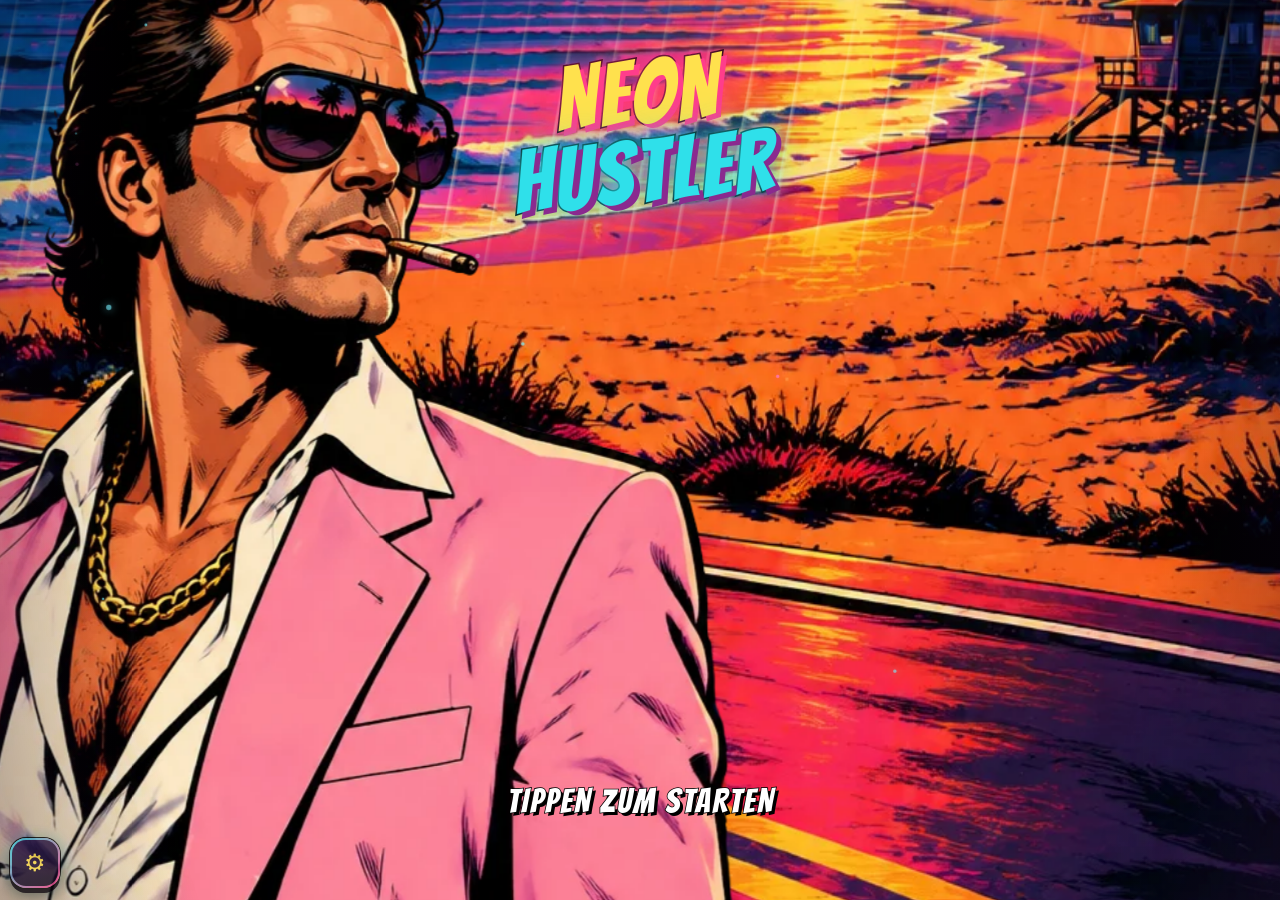
==== commit 1fa8efd9: "Neue Optik ist jetzt Standard: index.html wird aus classic.html gebaut, alte Optik bleibt unter clas" ====
--- a/index.html
+++ b/index.html
@@ -2761,7 +2761,7 @@
   // ---------- Pixel-Einsatz (iframe) ----------
   function startPixHeist(T){
     let f=$('pixh'); if(f)f.remove();
-    f=document.createElement('iframe'); f.id='pixh'; f.src='heist.html'; f.allow='fullscreen'; f.setAttribute('allowfullscreen','');
+    f=document.createElement('iframe'); f.id='pixh'; f.src='heist2.html'; f.allow='fullscreen'; f.setAttribute('allowfullscreen','');
     f.style.cssText='position:fixed;inset:0;width:100%;height:100%;border:0;z-index:900;background:#05020b';
     T=Object.assign({},T,{plan:planFor(T)});f.dataset.t=JSON.stringify(T);
     if(window.NHA){NHA.sfx('door');NHA.mood('action');}
@@ -2901,5 +2901,220 @@
 })();
 </script>
 <script src="online.js"></script>
+<!-- ================= NEON HUSTLER NEXT: Animationen & Effekte ================= -->
+<style>
+  #fxc{position:fixed;inset:0;width:100%;height:100%;z-index:3000;pointer-events:none}
+  #fxbanner{position:fixed;left:0;right:0;top:30%;z-index:3001;text-align:center;pointer-events:none;display:none}
+  #fxbanner.on{display:block}
+  #fxbanner b{display:inline-block;font-family:'Bangers',cursive;font-weight:400;font-size:min(22vw,110px);line-height:.9;letter-spacing:3px;color:#ffe14d;-webkit-text-stroke:3px #000;paint-order:stroke fill;text-shadow:6px 6px 0 #ff3d8b,0 0 40px rgba(255,61,139,.9);animation:fxBan 2.2s cubic-bezier(.2,1.5,.4,1) both}
+  #fxbanner i{display:block;font-style:normal;font-family:'Oswald',sans-serif;font-weight:700;letter-spacing:6px;font-size:16px;color:#fff;text-shadow:2px 2px 0 #000,0 0 12px #2fe0ea;margin-top:10px;animation:fxBan2 2.2s both}
+  #fxbanner::before{content:"";position:fixed;inset:0;background:radial-gradient(circle at 50% 38%,rgba(255,225,77,.35),rgba(255,61,139,.12) 40%,transparent 70%);animation:fxFlash 2.2s both;z-index:-1}
+  @keyframes fxBan{0%{transform:scale(.1) rotate(-14deg);opacity:0}14%{transform:scale(1.15) rotate(-4deg);opacity:1}22%{transform:scale(1) rotate(-4deg)}82%{transform:scale(1) rotate(-4deg);opacity:1}100%{transform:scale(1.6) rotate(-4deg);opacity:0}}
+  @keyframes fxBan2{0%,12%{opacity:0;transform:translateY(14px)}24%{opacity:1;transform:none}82%{opacity:1}100%{opacity:0}}
+  @keyframes fxFlash{0%{opacity:0}10%{opacity:1}80%{opacity:1}100%{opacity:0}}
+  /* Zahlen im HUD */
+  #cash{display:none!important}
+  #cashfx{display:inline-block;font-variant-numeric:tabular-nums}
+  .pill.fxup{animation:fxUp .5s}.pill.fxdn{animation:fxDn .4s}
+  @keyframes fxUp{0%{transform:scale(1)}30%{transform:scale(1.22);box-shadow:0 0 18px #7dffb2;border-color:#7dffb2;color:#7dffb2}100%{transform:scale(1)}}
+  @keyframes fxDn{0%,100%{transform:translateX(0)}20%{transform:translateX(-5px);border-color:#ff3d6e;color:#ff8a9e}40%{transform:translateX(5px)}60%{transform:translateX(-3px)}80%{transform:translateX(2px)}}
+  /* Szenenwechsel */
+  .screen.on{animation:fxScene .55s ease-out}
+  @keyframes fxScene{0%{opacity:0;filter:brightness(2.2) saturate(1.8) blur(3px)}100%{opacity:1;filter:none}}
+  /* Fenster */
+  #metaov,#empov,#setov,#sellov,#netov,#baseov{-webkit-backdrop-filter:blur(5px);backdrop-filter:blur(5px)}
+  #metaov.on,#empov.on,#setov.on,#sellov.on,#netov.on,#baseov.on{animation:fxFade .2s ease-out}
+  #metaov.on>div,#empov.on>div,#setov.on>div,#sellov.on>div,#netov.on>div,#baseov.on>div{animation:fxPop .34s cubic-bezier(.2,1.35,.4,1)}
+  @keyframes fxFade{from{opacity:0}}
+  @keyframes fxPop{0%{transform:scale(.82) translateY(26px);opacity:0}100%{transform:none;opacity:1}}
+  #inv.fxfresh>*{animation:fxRise .32s cubic-bezier(.2,1.2,.4,1) both}
+  @keyframes fxRise{from{transform:translateY(30px);opacity:0}}
+  .fxfresh .mrow,.fxfresh .nrow,.fxfresh .bztr,.fxfresh .bzst,.fxfresh .bzdev,.fxfresh .bzpp,.fxfresh .stier,.fxfresh .pola{animation:fxRow .34s cubic-bezier(.2,1.2,.4,1) both}
+  .fxfresh :is(.mrow,.nrow,.bztr,.bzst,.bzdev,.bzpp,.stier,.pola):nth-child(2){animation-delay:.04s}.fxfresh :is(.mrow,.nrow,.bztr,.bzst,.bzdev,.bzpp,.stier,.pola):nth-child(3){animation-delay:.08s}
+  .fxfresh :is(.mrow,.nrow,.bztr,.bzst,.bzdev,.bzpp,.stier,.pola):nth-child(4){animation-delay:.12s}.fxfresh :is(.mrow,.nrow,.bztr,.bzst,.bzdev,.bzpp,.stier,.pola):nth-child(5){animation-delay:.16s}
+  .fxfresh :is(.mrow,.nrow,.bztr,.bzst,.bzdev,.bzpp,.stier,.pola):nth-child(6){animation-delay:.2s}.fxfresh :is(.mrow,.nrow,.bztr,.bzst,.bzdev,.bzpp,.stier,.pola):nth-child(n+7){animation-delay:.24s}
+  @keyframes fxRow{from{transform:translateX(-18px);opacity:0}}
+  #bizscr.on{animation:fxBiz .5s ease-out}#bizscr.on #bizimg{animation:fxKen 18s ease-in-out infinite alternate}
+  @keyframes fxBiz{from{opacity:0;filter:brightness(2) saturate(1.6)}}
+  @keyframes fxKen{from{transform:scale(1)}to{transform:scale(1.07) translateY(-1.2%)}}
+  /* Dialog, Meldungen */
+  #dlg .box{animation:fxDlg .3s cubic-bezier(.2,1.3,.4,1)}
+  @keyframes fxDlg{from{transform:translateY(40px) scale(.96);opacity:0}}
+  #dlg .ch button{animation:fxRise .3s cubic-bezier(.2,1.2,.4,1) both}#dlg .ch button:nth-child(2){animation-delay:.06s}#dlg .ch button:nth-child(3){animation-delay:.12s}#dlg .ch button:nth-child(4){animation-delay:.18s}
+  .rbig{animation:fxBig .6s cubic-bezier(.2,1.6,.4,1) both;position:relative;overflow:hidden}
+  .rbig::after{content:"";position:absolute;top:0;bottom:0;width:40%;left:-60%;background:linear-gradient(100deg,transparent,rgba(255,255,255,.55),transparent);animation:fxShine 1.1s .35s both}
+  @keyframes fxBig{0%{transform:scale(.3) rotate(-8deg);opacity:0}100%{transform:none;opacity:1}}
+  @keyframes fxShine{to{left:130%}}
+  #toast.on,.tst.on{animation:fxToast .38s cubic-bezier(.2,1.7,.4,1)}
+  @keyframes fxToast{0%{scale:.4;opacity:0}100%{scale:1;opacity:1}}
+  /* Balken, Knöpfe */
+  .pb i,.xp i,#xpbar,.bzloy i,.sxbar i{transition:width .6s cubic-bezier(.2,.9,.3,1)}
+  #xpbar,.sxbar i{background-image:linear-gradient(100deg,transparent 0 40%,rgba(255,255,255,.5) 50%,transparent 60% 100%);background-size:220% 100%;animation:fxBar 2.4s linear infinite}
+  @keyframes fxBar{from{background-position:120% 0}to{background-position:-120% 0}}
+  button{transition:filter .08s}button:active{filter:brightness(1.35) saturate(1.2)}
+  .fxpunch{animation:fxPunch .28s cubic-bezier(.2,1.6,.4,1)}
+  @keyframes fxPunch{0%{scale:1}35%{scale:.9}70%{scale:1.07}100%{scale:1}}
+  #gear,#trophy,#empire,#phoneb{transition:translate .15s,box-shadow .15s}#gear:active,#trophy:active,#empire:active,#phoneb:active{translate:0 2px}
+  @media (prefers-reduced-motion:reduce){.screen.on,#bizscr.on #bizimg,.fxfresh *{animation:none!important}}
+</style>
+<canvas id="fxc"></canvas><div id="fxbanner"><b></b><i></i></div>
+<script>
+(function(){
+  const cv=document.getElementById('fxc'),g=cv.getContext('2d');let W=0,H=0,DPR=1,P=[],run=false,last=0,px=innerWidth/2,py=innerHeight/2,lastBtn=null,amb=[];
+  const $=id=>document.getElementById(id);
+  function size(){DPR=Math.min(2,devicePixelRatio||1);W=innerWidth;H=innerHeight;cv.width=W*DPR;cv.height=H*DPR;}
+  size();addEventListener('resize',size);
+  const fmt=n=>Math.round(n).toLocaleString('de-DE');
+  function kick(){if(!run){run=true;last=performance.now();requestAnimationFrame(loop);}}
+  function add(p){P.push(p);if(P.length>420)P.splice(0,P.length-420);kick();}
+  // ---- Effekte ----
+  function ring(x,y,col,r){add({k:'ring',x,y,l:0,m:.4,c:col||'#2fe0ea',r:r||34});}
+  function sparks(x,y,n,cols){for(let i=0;i<n;i++){const a=Math.random()*6.28,v=80+Math.random()*220;add({k:'sp',x,y,vx:Math.cos(a)*v,vy:Math.sin(a)*v,l:0,m:.3+Math.random()*.35,c:cols[i%cols.length],s:2+Math.random()*2.5});}}
+  function coins(x,y,n){const t=$('cashfx'),r=t&&t.offsetParent?t.getBoundingClientRect():null,tx=r?r.left+r.width/2:W-40,ty=r?r.top+r.height/2:30;
+    for(let i=0;i<n;i++){const a=Math.random()*6.28,v=120+Math.random()*260;add({k:'coin',x,y,vx:Math.cos(a)*v,vy:Math.sin(a)*v-160,l:0,m:.75+Math.random()*.35,tx,ty,ph:Math.random()*6,s:5+Math.random()*3});}}
+  function confetti(n){const cols=['#ff3d8b','#2fe0ea','#ffe14d','#7dffb2','#b98cff','#fff'];for(let i=0;i<n;i++)add({k:'conf',x:Math.random()*W,y:-20-Math.random()*H*.3,vx:(Math.random()-.5)*120,vy:160+Math.random()*260,l:0,m:2.4+Math.random(),c:cols[i%6],s:5+Math.random()*5,ph:Math.random()*6,rv:4+Math.random()*8});}
+  function ftext(x,y,t,col){add({k:'txt',x,y,l:0,m:1.2,t,c:col});}
+  function banner(big,small){const b=$('fxbanner');b.classList.remove('on');void b.offsetWidth;b.querySelector('b').textContent=big;b.querySelector('i').textContent=small||'';b.classList.add('on');clearTimeout(banner.t);banner.t=setTimeout(()=>b.classList.remove('on'),2250);}
+  function punch(el){if(!el||!el.classList)return;el.classList.remove('fxpunch');void el.offsetWidth;el.classList.add('fxpunch');}
+  // ---- Schleife ----
+  function ambientOn(){if(document.hidden||$('pixh')||document.querySelector('#metaov.on,#empov.on,#netov.on,#baseov.on,#sellov.on,#setov.on,#bizscr.on'))return false;const s=document.querySelector('.screen.on');return !!s&&['hide','map','diner','place'].includes(s.id);}
+  function loop(t){const dt=Math.min(.05,(t-last)/1000);last=t;g.setTransform(DPR,0,0,DPR,0,0);g.clearRect(0,0,W,H);
+    const aOn=ambientOn();
+    if(aOn){if(amb.length<26)amb.push({x:Math.random()*W,y:Math.random()*H,vx:(Math.random()-.5)*8,vy:-4-Math.random()*10,ph:Math.random()*6,s:1+Math.random()*2.2,c:['255,95,168','47,224,234','255,225,77'][amb.length%3]});
+      g.globalCompositeOperation='lighter';amb.forEach(a=>{a.x+=a.vx*dt+Math.sin(t/1400+a.ph)*.15;a.y+=a.vy*dt;if(a.y<-10){a.y=H+10;a.x=Math.random()*W;}const al=.25+.2*Math.sin(t/700+a.ph),gr=g.createRadialGradient(a.x,a.y,0,a.x,a.y,a.s*5);gr.addColorStop(0,`rgba(${a.c},${al})`);gr.addColorStop(1,`rgba(${a.c},0)`);g.fillStyle=gr;g.fillRect(a.x-a.s*5,a.y-a.s*5,a.s*10,a.s*10);});g.globalCompositeOperation='source-over';}
+    P.forEach(p=>{p.l+=dt;const k=Math.min(1,p.l/p.m);
+      if(p.k==='ring'){g.strokeStyle=p.c;g.globalAlpha=1-k;g.lineWidth=3*(1-k)+1;g.beginPath();g.arc(p.x,p.y,6+p.r*k,0,7);g.stroke();}
+      else if(p.k==='sp'){p.x+=p.vx*dt;p.y+=p.vy*dt;p.vx*=1-dt*4;p.vy=p.vy*(1-dt*4)+300*dt;g.globalAlpha=1-k;g.fillStyle=p.c;g.fillRect(p.x-p.s/2,p.y-p.s/2,p.s,p.s);}
+      else if(p.k==='coin'){if(k<.4){p.x+=p.vx*dt;p.y+=p.vy*dt;p.vy+=520*dt;p.vx*=1-dt*2;}else{const q=Math.min(1,dt*(6+k*14));p.x+=(p.tx-p.x)*q;p.y+=(p.ty-p.y)*q;}
+        const w=Math.abs(Math.cos(t/90+p.ph))*p.s+1;g.globalAlpha=k>.9?(1-k)/.1:1;g.fillStyle='#7a5a10';g.beginPath();g.ellipse(p.x,p.y,w+1,p.s+1,0,0,7);g.fill();g.fillStyle='#ffd34d';g.beginPath();g.ellipse(p.x,p.y,w,p.s,0,0,7);g.fill();g.fillStyle='#fff3b0';g.fillRect(p.x-w*.4,p.y-p.s*.55,w*.5,p.s*.35);}
+      else if(p.k==='conf'){p.x+=p.vx*dt+Math.sin(t/300+p.ph)*1.2;p.y+=p.vy*dt;g.globalAlpha=k>.8?(1-k)/.2:1;g.save();g.translate(p.x,p.y);g.rotate(p.ph+p.l*p.rv);g.fillStyle=p.c;g.fillRect(-p.s/2,-p.s/4,p.s,p.s/2*Math.abs(Math.cos(p.l*p.rv))+1);g.restore();}
+      else if(p.k==='txt'){const y=p.y-k*46,sc=k<.15?.5+k/.15*.7:1.2-Math.min(.2,(k-.15));g.globalAlpha=k>.7?(1-k)/.3:1;g.save();g.translate(p.x,y);g.scale(sc,sc);g.font="28px Bangers, cursive";g.textAlign='center';g.lineWidth=5;g.strokeStyle='#000';g.strokeText(p.t,0,0);g.fillStyle=p.c;g.fillText(p.t,0,0);g.restore();}
+      g.globalAlpha=1;});
+    P=P.filter(p=>p.l<p.m);
+    if(P.length||aOn)requestAnimationFrame(loop);else{run=false;amb=[];g.clearRect(0,0,W,H);}}
+  setInterval(()=>{if(ambientOn())kick();},1200);
+  // ---- Eingaben ----
+  addEventListener('pointerdown',e=>{px=e.clientX;py=e.clientY;const b=e.target.closest&&e.target.closest('button,.hs,[data-app]');lastBtn=b;if(b&&!$('pixh')){ring(px,py,b.classList.contains('hs')?'#ffe14d':'#2fe0ea',b.classList.contains('hs')?46:28);}},true);
+  // ---- Geld-Anzeige ----
+  const cash=$('cash');let shown=null,target=0,anim=null;
+  if(cash){const m=document.createElement('span');m.id='cashfx';cash.after(m);const pill=cash.closest('.pill');
+    const read=()=>parseInt(cash.textContent.replace(/[^\d-]/g,''),10)||0;
+    const set=()=>{const v=read();if(shown===null){shown=target=v;m.textContent=fmt(v);return;}if(v===target)return;const d=v-target,from=shown;target=v;
+      if(pill){pill.classList.remove('fxup','fxdn');void pill.offsetWidth;pill.classList.add(d>0?'fxup':'fxdn');}
+      const ready=!!window.__nhReady&&!document.querySelector('#start.on');
+      if(ready&&d>0&&!$('pixh')){coins(px,py,Math.min(26,4+Math.floor(Math.log10(d+1)*5)));ftext(px,py-20,'+$'+fmt(d),'#7dffb2');}
+      else if(ready&&d<0&&!$('pixh')){ftext(px,py-20,'−$'+fmt(-d),'#ff6f8a');}
+      const t0=performance.now(),dur=Math.min(900,300+Math.abs(d)/4);cancelAnimationFrame(anim);
+      const step=t=>{const k=Math.min(1,(t-t0)/dur),e=1-Math.pow(1-k,3);shown=from+(v-from)*e;m.textContent=fmt(shown);if(k<1)anim=requestAnimationFrame(step);else{shown=v;m.textContent=fmt(v);}};anim=requestAnimationFrame(step);};
+    new MutationObserver(set).observe(cash,{childList:true,characterData:true,subtree:true});set();}
+  // ---- Stufenaufstieg ----
+  const lvl=$('lvl');if(lvl){let lv=parseInt(lvl.textContent,10)||1;new MutationObserver(()=>{const v=parseInt(lvl.textContent,10)||1;if(v>lv&&window.__nhReady&&v-lv<=2&&!document.querySelector('#start.on')){banner('STUFE '+v+'!','NEUE MÖGLICHKEITEN FREIGESCHALTET');confetti(90);sparks(W/2,H*.38,40,['#ffe14d','#ff3d8b','#2fe0ea','#fff']);}lv=v;}).observe(lvl,{childList:true,characterData:true,subtree:true});}
+  const heat=$('heat');if(heat){let hv=heat.textContent;new MutationObserver(()=>{if(heat.textContent!==hv){hv=heat.textContent;const p=heat.closest('.pill');if(p){p.classList.remove('fxdn');void p.offsetWidth;p.classList.add('fxdn');}}}).observe(heat,{childList:true,characterData:true,subtree:true});}
+  // ---- Fenster: frisch geöffnet ----
+  const fresh=el=>{el.classList.add('fxfresh');clearTimeout(el._fx);el._fx=setTimeout(()=>el.classList.remove('fxfresh'),650);};
+  const watch=el=>{let on=el.classList.contains('on')||getComputedStyle(el).display!=='none';new MutationObserver(()=>{const now=el.classList.contains('on')||(el.id==='inv'&&el.style.display&&el.style.display!=='none');if(now&&!on)fresh(el);on=now;}).observe(el,{attributes:true,attributeFilter:['class','style']});};
+  const hook=()=>['metaov','empov','setov','sellov','netov','baseov','inv','bizscr','phone'].forEach(id=>{const e=$(id);if(e&&!e._fxw){e._fxw=1;watch(e);}});
+  hook();setTimeout(hook,1500);setTimeout(hook,5000);
+  // Tab-Wechsel in Fenstern ebenfalls kurz animieren
+  addEventListener('click',e=>{const b=e.target.closest&&e.target.closest('[data-tab],[data-et],[data-nt],[data-bt]');if(!b)return;const ov=b.closest('#metaov,#empov,#netov,#bizscr');if(ov)setTimeout(()=>fresh(ov),0);},true);
+  // ---- Töne als Auslöser ----
+  const wrap=()=>{if(!window.NHA||NHA._fx)return;NHA._fx=1;const o=NHA.sfx.bind(NHA);NHA.sfx=function(n){try{if(!$('pixh')){if(n==='stamp'){punch(lastBtn);sparks(px,py,10,['#ffe14d','#fff','#ff3d8b']);ring(px,py,'#ffe14d',44);}
+        else if(n==='cash'){punch(lastBtn);sparks(px,py,8,['#ffd34d','#fff3b0']);}
+        else if(n==='alert'){add({k:'ring',x:W/2,y:H/2,l:0,m:.5,c:'#ff3d6e',r:Math.max(W,H)*.7});}
+        else if(n==='whoosh'){ring(px,py,'#b98cff',40);}}}catch(e){}return o.apply(NHA,arguments);};};
+  wrap();setTimeout(wrap,1000);setTimeout(wrap,4000);
+  window.NH_FX={coins,confetti,banner,sparks,ring,ftext};
+})();
+</script>
+
+<style>
+/* ================= NEON HUSTLER NEXT: einheitlicher Look fürs Hauptspiel ================= */
+:root{--pk:#ff3d8b;--cy:#2fe0ea;--yl:#ffe14d;--gn:#7dffb2;--glass:linear-gradient(165deg,rgba(40,16,66,.97),rgba(12,6,26,.98))}
+*{scrollbar-width:thin;scrollbar-color:#ff3d8b transparent}
+::-webkit-scrollbar{width:5px;height:5px}::-webkit-scrollbar-thumb{background:linear-gradient(#ff3d8b,#2fe0ea);border-radius:3px}
+/* ---- HUD ---- */
+#hud{background:linear-gradient(180deg,rgba(8,2,18,.92),rgba(8,2,18,.55) 70%,rgba(8,2,18,0))!important;padding-bottom:22px!important}
+#hud .who{position:relative;color:#fff!important;transform:none!important;border:2px solid transparent!important;border-radius:16px;padding:7px 12px 8px 58px!important;min-width:176px!important;
+  background:var(--glass) padding-box,linear-gradient(135deg,var(--pk),var(--cy)) border-box!important;box-shadow:0 0 0 1px #000,0 6px 18px rgba(0,0,0,.55),0 0 22px rgba(255,61,139,.3)!important}
+#hud .who::before{content:"";position:absolute;left:8px;top:8px;width:42px;height:42px;border-radius:50%;background:#1a0b2c url(figur.webp) 50% 6%/230% auto no-repeat;border:2px solid var(--yl);box-shadow:0 0 12px rgba(255,225,77,.6)}
+#hud .who b{font-size:20px!important;background:linear-gradient(90deg,#fff,var(--yl));-webkit-background-clip:text;background-clip:text;color:transparent;letter-spacing:1.5px!important}
+#hud .who small{color:#cbbbe6;font-size:11px!important;letter-spacing:.3px}
+#hud .who #lvl{color:var(--yl);font-weight:700;font-size:13px}
+#hud .who .xp{height:7px!important;border-radius:4px;background:#0a0416!important;border:1px solid rgba(255,255,255,.12)!important;overflow:hidden;margin-top:4px}
+#hud .who .xp i,#xpbar{background-color:var(--pk)!important;border-radius:4px;box-shadow:0 0 8px var(--pk)}
+#hud .qst{margin-top:5px;border-radius:8px!important;border:0!important;background:linear-gradient(90deg,var(--yl),#ffb84d)!important;color:#1a0b00!important;box-shadow:0 2px 0 #7a5200,0 0 12px rgba(255,225,77,.4)!important;font-size:11px!important;padding:2px 8px!important}
+#hud .stats{gap:6px!important}
+#hud .pill{border-radius:999px!important;border-width:1.5px!important;background:rgba(10,4,22,.82)!important;padding:3px 12px!important;font-size:14px!important;-webkit-backdrop-filter:blur(4px);backdrop-filter:blur(4px);box-shadow:0 0 12px rgba(47,224,234,.35),inset 0 0 10px rgba(47,224,234,.12)}
+#hud .pill.cash{box-shadow:0 0 14px rgba(125,255,178,.45),inset 0 0 10px rgba(125,255,178,.15);font-size:16px!important}
+#hud .pill.heat{box-shadow:0 0 12px rgba(255,61,139,.4),inset 0 0 10px rgba(255,61,139,.12)}
+#hud .pill.dirty{box-shadow:0 0 12px rgba(47,224,234,.5)}
+/* ---- Leiste unten ---- */
+#gear,#trophy,#empire,#phoneb{width:50px!important;height:50px!important;border-radius:16px!important;border:2px solid transparent!important;background:var(--glass) padding-box,linear-gradient(135deg,var(--cy),var(--pk)) border-box!important;
+  box-shadow:0 0 0 1px #000,0 5px 0 #05020b,0 8px 18px rgba(0,0,0,.6),0 0 16px rgba(47,224,234,.35)!important;font-size:24px!important}
+#trophy{left:calc(max(10px,env(safe-area-inset-left)) + 58px)!important}#empire{left:calc(max(10px,env(safe-area-inset-left)) + 116px)!important}#phoneb{left:calc(max(10px,env(safe-area-inset-left)) + 174px)!important}
+#gear:active,#trophy:active,#empire:active,#phoneb:active{translate:0 4px!important;box-shadow:0 0 0 1px #000,0 1px 0 #05020b,0 0 16px rgba(47,224,234,.5)!important}
+/* ---- Hotspots ---- */
+.hs .lb{transform:translateX(-50%)!important;background:rgba(10,4,22,.88)!important;color:#fff!important;border:1.5px solid var(--cy)!important;border-radius:9px;box-shadow:0 0 12px rgba(47,224,234,.6),0 3px 8px rgba(0,0,0,.6)!important;text-shadow:0 0 8px var(--cy);font-size:14px!important;padding:2px 9px!important;letter-spacing:1.5px!important}
+#h-phone .lb,#h-bench .lb,#h-locker .lb,#h-radio .lb{transform:none!important}
+.hs .mk{background:radial-gradient(circle at 35% 30%,#fff,var(--yl) 55%)!important;border:2px solid #1a0b00!important;width:15px!important;height:15px!important}
+.hs.alert .lb{border-color:var(--pk)!important;box-shadow:0 0 14px rgba(255,61,139,.8)!important;text-shadow:0 0 8px var(--pk)}
+/* ---- Fenster ---- */
+:is(#metaov,#empov,#setov,#sellov,#netov,#baseov)>div,#sheet,.sheetx,#dlg .box{border:2px solid transparent!important;border-radius:20px!important;background:var(--glass) padding-box,linear-gradient(140deg,var(--pk),#b98cff 45%,var(--cy)) border-box!important;
+  box-shadow:0 0 0 1px #000,0 18px 50px rgba(0,0,0,.7),0 0 40px rgba(255,61,139,.22),inset 0 1px 0 rgba(255,255,255,.12)!important}
+#inv{background:radial-gradient(120% 80% at 50% 0%,rgba(60,20,90,.92),rgba(6,2,14,.96))!important;-webkit-backdrop-filter:blur(6px);backdrop-filter:blur(6px)}
+.seth{margin-bottom:10px!important;align-items:center}
+.seth b,#inv .ih b,#sheet h2,.sheetx h2{font-size:30px!important;background:linear-gradient(90deg,#ff7fc0,var(--yl));-webkit-background-clip:text;background-clip:text;color:transparent!important;text-shadow:none!important;filter:drop-shadow(0 0 10px rgba(255,61,139,.55)) drop-shadow(2px 2px 0 #000);letter-spacing:2px!important}
+.seth button,#inv .ih button,#basex,#metax{width:38px!important;height:38px!important;border-radius:50%!important;border:1.5px solid rgba(255,255,255,.25)!important;background:rgba(255,255,255,.07)!important;color:#fff!important;box-shadow:none!important;font-size:16px!important;padding:0!important}
+.mtabs,.bztabs,.ntabs{gap:6px!important;background:rgba(0,0,0,.35);padding:4px;border-radius:14px;border:1px solid rgba(255,255,255,.07)}
+.mtabs button,.bztabs button,.ntabs button{border-radius:10px!important;border:0!important;background:transparent!important;color:#b9a8d8!important;box-shadow:none!important;padding:7px 4px!important;font-size:14px!important;letter-spacing:1px}
+.mtabs button.on,.bztabs button.on,.ntabs button.on{background:linear-gradient(135deg,var(--pk),#ff7a4d)!important;color:#fff!important;box-shadow:0 0 14px rgba(255,61,139,.6),inset 0 1px 0 rgba(255,255,255,.35)!important;text-shadow:1px 1px 0 rgba(0,0,0,.5)}
+.mh{font-size:20px!important;letter-spacing:1.5px;color:var(--yl)!important;margin:12px 0 6px!important;text-shadow:0 0 10px rgba(255,225,77,.4)}
+.mh small{color:#8fe9f2!important}
+.mrow,.nrow,.bztr,.bzst,.bzdev,.bzpp,.stier,.matl,.spcap,#sheet .tgt,#sheet .rcp,.bzbox,.ngang{border-radius:14px!important;border:1px solid rgba(255,255,255,.09)!important;background:linear-gradient(180deg,rgba(255,255,255,.06),rgba(255,255,255,.02))!important;box-shadow:inset 0 1px 0 rgba(255,255,255,.08),0 3px 10px rgba(0,0,0,.35)!important}
+.mrow,.nrow{padding:9px 10px!important;margin-bottom:7px!important}
+.mrow.cl,.bztr.cl{opacity:.45}
+.nrow.me,.stier.big{border-color:rgba(255,225,77,.6)!important;box-shadow:0 0 14px rgba(255,225,77,.2),inset 0 1px 0 rgba(255,255,255,.08)!important}
+#sheet .tgt.gold{border-color:rgba(255,211,77,.7)!important;background:linear-gradient(135deg,rgba(120,80,0,.5),rgba(255,255,255,.03))!important;box-shadow:0 0 18px rgba(255,211,77,.3)!important}
+:is(.mrow,.nrow,.bztr,.bzbtns,.bzpb,.stier,.bzkasse,.spcap,.sellp,.bedit) button,.bzbrk button{border-radius:11px!important;border:0!important;background:linear-gradient(180deg,#ffe96b,#ffb300)!important;color:#1a0b00!important;box-shadow:0 3px 0 #8a5a00,0 0 12px rgba(255,200,40,.35)!important;transition:translate .06s,box-shadow .06s,filter .08s}
+:is(.mrow,.nrow,.bztr,.bzbtns,.bzpb,.stier,.bzkasse,.spcap,.bedit) button:active{translate:0 3px;box-shadow:0 0 0 #8a5a00!important}
+:is(.mrow,.nrow,.bztr,.bzbtns,.bzpb) button:disabled,button.poor{filter:grayscale(.7) brightness(.7)}
+.bzpb button.red,.nleave{background:linear-gradient(180deg,#ff6f8f,#d81e4e)!important;color:#fff!important;box-shadow:0 3px 0 #7a0a26!important}
+.bedit button{background:rgba(255,255,255,.07)!important;color:#fff!important;box-shadow:inset 0 0 0 1.5px rgba(255,255,255,.2)!important}
+.mbig,.nbig,#bsave,#sheet .ok,.sheetx .ok,#bzbuy{border:0!important;border-radius:14px!important;background:linear-gradient(135deg,var(--pk),#b93dff)!important;color:#fff!important;box-shadow:0 4px 0 #6a1050,0 0 22px rgba(255,61,139,.5),inset 0 1px 0 rgba(255,255,255,.4)!important;text-shadow:1px 2px 0 rgba(0,0,0,.45);-webkit-text-stroke:0!important;letter-spacing:1.5px;position:relative;overflow:hidden}
+.mbig::after,.nbig::after,#sheet .ok::after,.sheetx .ok::after,#bzbuy::after{content:"";position:absolute;top:0;bottom:0;width:36%;left:-50%;background:linear-gradient(100deg,transparent,rgba(255,255,255,.4),transparent);animation:thShine 3.2s ease-in-out infinite}
+@keyframes thShine{0%,60%{left:-50%}100%{left:130%}}
+.mbig:active,.nbig:active,#sheet .ok:active,.sheetx .ok:active{translate:0 4px;box-shadow:0 0 0 #6a1050!important;transform:none!important}
+#btest,#sheet .no,.sheetx .no{border:0!important;border-radius:14px!important;background:linear-gradient(180deg,#3a2a58,#221538)!important;color:#fff!important;box-shadow:0 4px 0 #0c0518,inset 0 1px 0 rgba(255,255,255,.15)!important}
+#btest{background:linear-gradient(135deg,#2fe0ea,#2f8cea)!important;color:#04121a!important;box-shadow:0 4px 0 #0a4a66,0 0 18px rgba(47,224,234,.45)!important}
+#sheet button,.sheetx button{border-radius:14px!important}
+.empad,.bzopt{border-radius:12px!important;border:1px solid rgba(255,255,255,.14)!important;background:linear-gradient(180deg,rgba(255,255,255,.09),rgba(255,255,255,.03))!important;color:#fff!important;box-shadow:0 3px 0 rgba(0,0,0,.5)!important}
+.pb,.bzloy,.bzcyc,.sxbar{border-radius:6px!important;background:#07030f!important;border:1px solid rgba(255,255,255,.1)!important;overflow:hidden}
+.pb i{background:linear-gradient(90deg,var(--cy),var(--gn))!important;box-shadow:0 0 8px var(--cy)}
+/* ---- Spind ---- */
+#inv .slot,#inv .cell{border-radius:14px!important;background:linear-gradient(160deg,#2a1746,#150a26)!important;box-shadow:inset 0 1px 0 rgba(255,255,255,.1),0 3px 8px rgba(0,0,0,.4)}
+#inv .slot.full,#inv .cell{border:1.5px solid rgba(47,224,234,.7)!important;box-shadow:inset 0 0 14px rgba(47,224,234,.18),0 3px 8px rgba(0,0,0,.4)}
+#inv .slot.safe{border-color:var(--yl)!important;box-shadow:inset 0 0 14px rgba(255,225,77,.2)}
+#inv .cell:active,#inv .slot:active{scale:.94}
+.mtl span{border-radius:10px!important;background:#0c0518!important;border:1px solid rgba(255,255,255,.08)}
+/* ---- Dialog ---- */
+#dlg .nm{border-radius:10px!important;border:0!important;background:linear-gradient(135deg,var(--pk),#ff7a4d)!important;box-shadow:0 3px 0 #6a1030,0 0 14px rgba(255,61,139,.5)!important;color:#fff!important}
+#dlg .ch button{border-radius:12px!important;border:1px solid rgba(255,255,255,.16)!important;background:linear-gradient(180deg,rgba(255,255,255,.1),rgba(255,255,255,.03))!important;color:#fff!important;box-shadow:0 3px 0 rgba(0,0,0,.55)!important}
+#dlg .ch button:first-child{background:linear-gradient(135deg,var(--pk),#b93dff)!important;border:0!important;box-shadow:0 3px 0 #6a1050,0 0 16px rgba(255,61,139,.45)!important}
+#toast,.tst{border-radius:10px!important;box-shadow:0 5px 0 #000,0 0 24px rgba(255,225,77,.6)!important;background:linear-gradient(180deg,#fff27a,#ffc928)!important}
+/* ---- Karte & Orte ---- */
+#maptop button,#ptop button,#bzback{border-radius:12px!important;border:1.5px solid var(--cy)!important;background:rgba(10,4,22,.85)!important;color:#fff!important;box-shadow:0 0 14px rgba(47,224,234,.5),0 3px 0 #05020b!important;-webkit-backdrop-filter:blur(4px);backdrop-filter:blur(4px)}
+#ptalk,#pbiz{border-radius:999px!important;-webkit-backdrop-filter:blur(4px);backdrop-filter:blur(4px)}
+#pname{text-shadow:0 0 14px var(--pk),3px 3px 0 #000!important}
+/* ---- Läden ---- */
+.bzkasse,.bzwash{border-radius:14px!important}
+#bzcol{background:linear-gradient(180deg,#9dffc6,#2fd27a)!important;color:#04220f!important;box-shadow:0 3px 0 #0a5a2c,0 0 16px rgba(125,255,178,.5)!important;border:0!important;border-radius:12px!important}
+.btools button{border-radius:12px!important}
+
+#hud .pill{white-space:nowrap}#hud .who{min-width:150px!important}
+.skb{border-radius:16px!important;background:linear-gradient(180deg,rgba(255,255,255,.05),rgba(0,0,0,.2))!important;box-shadow:0 0 16px color-mix(in srgb,var(--c) 25%,transparent)}.skr{border-radius:12px!important;background:rgba(255,255,255,.05)!important;border:1px solid rgba(255,255,255,.08)}.skr button{border:0!important;border-radius:10px!important;box-shadow:0 3px 0 rgba(0,0,0,.6),0 0 12px var(--c)}.skpts{border-radius:12px!important}
+#sheet .tgt.plan.on{border-color:#7dffb2!important;background:linear-gradient(135deg,rgba(20,90,62,.75),rgba(29,16,48,.8))!important;box-shadow:0 0 14px rgba(125,255,178,.45)!important}
+#sheet .tgt.bcoup{border-color:#b98cff!important;box-shadow:0 0 14px rgba(185,140,255,.4)!important}
+
+</style>
 </body>
 </html>
